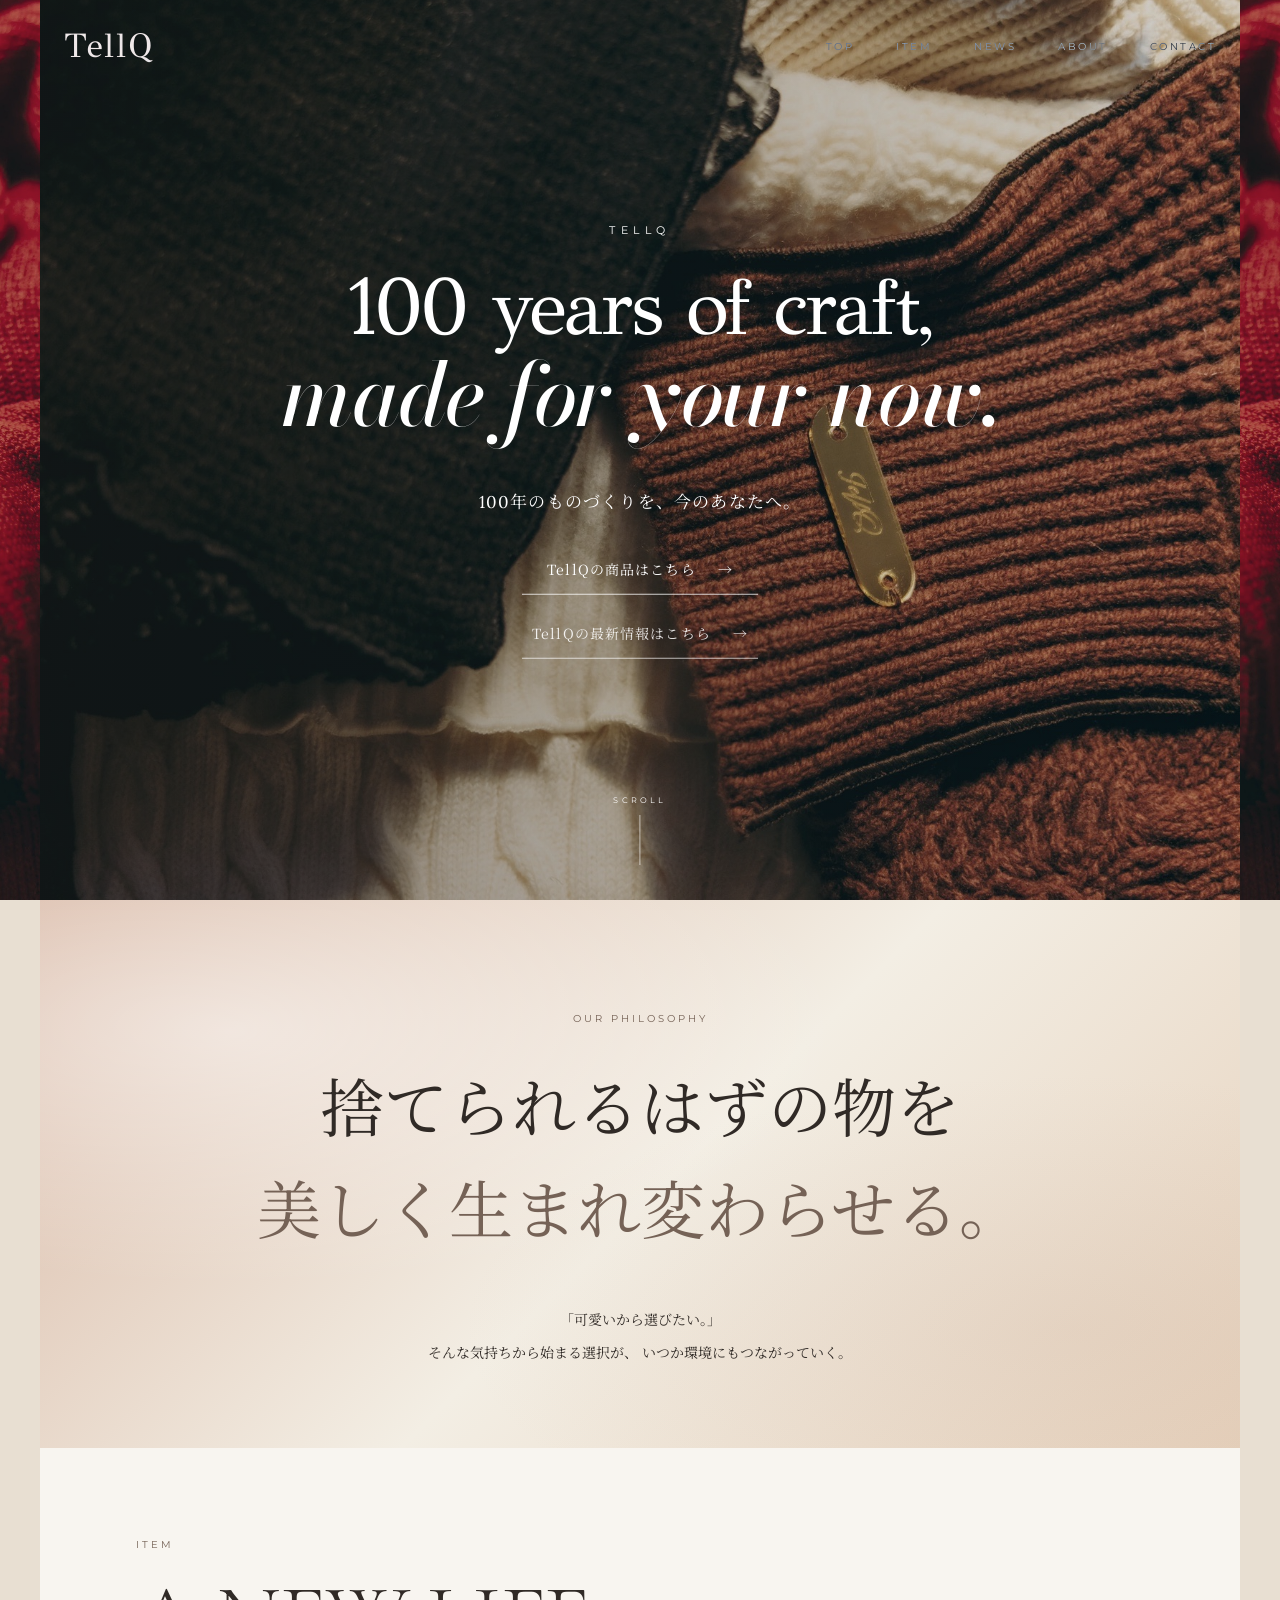
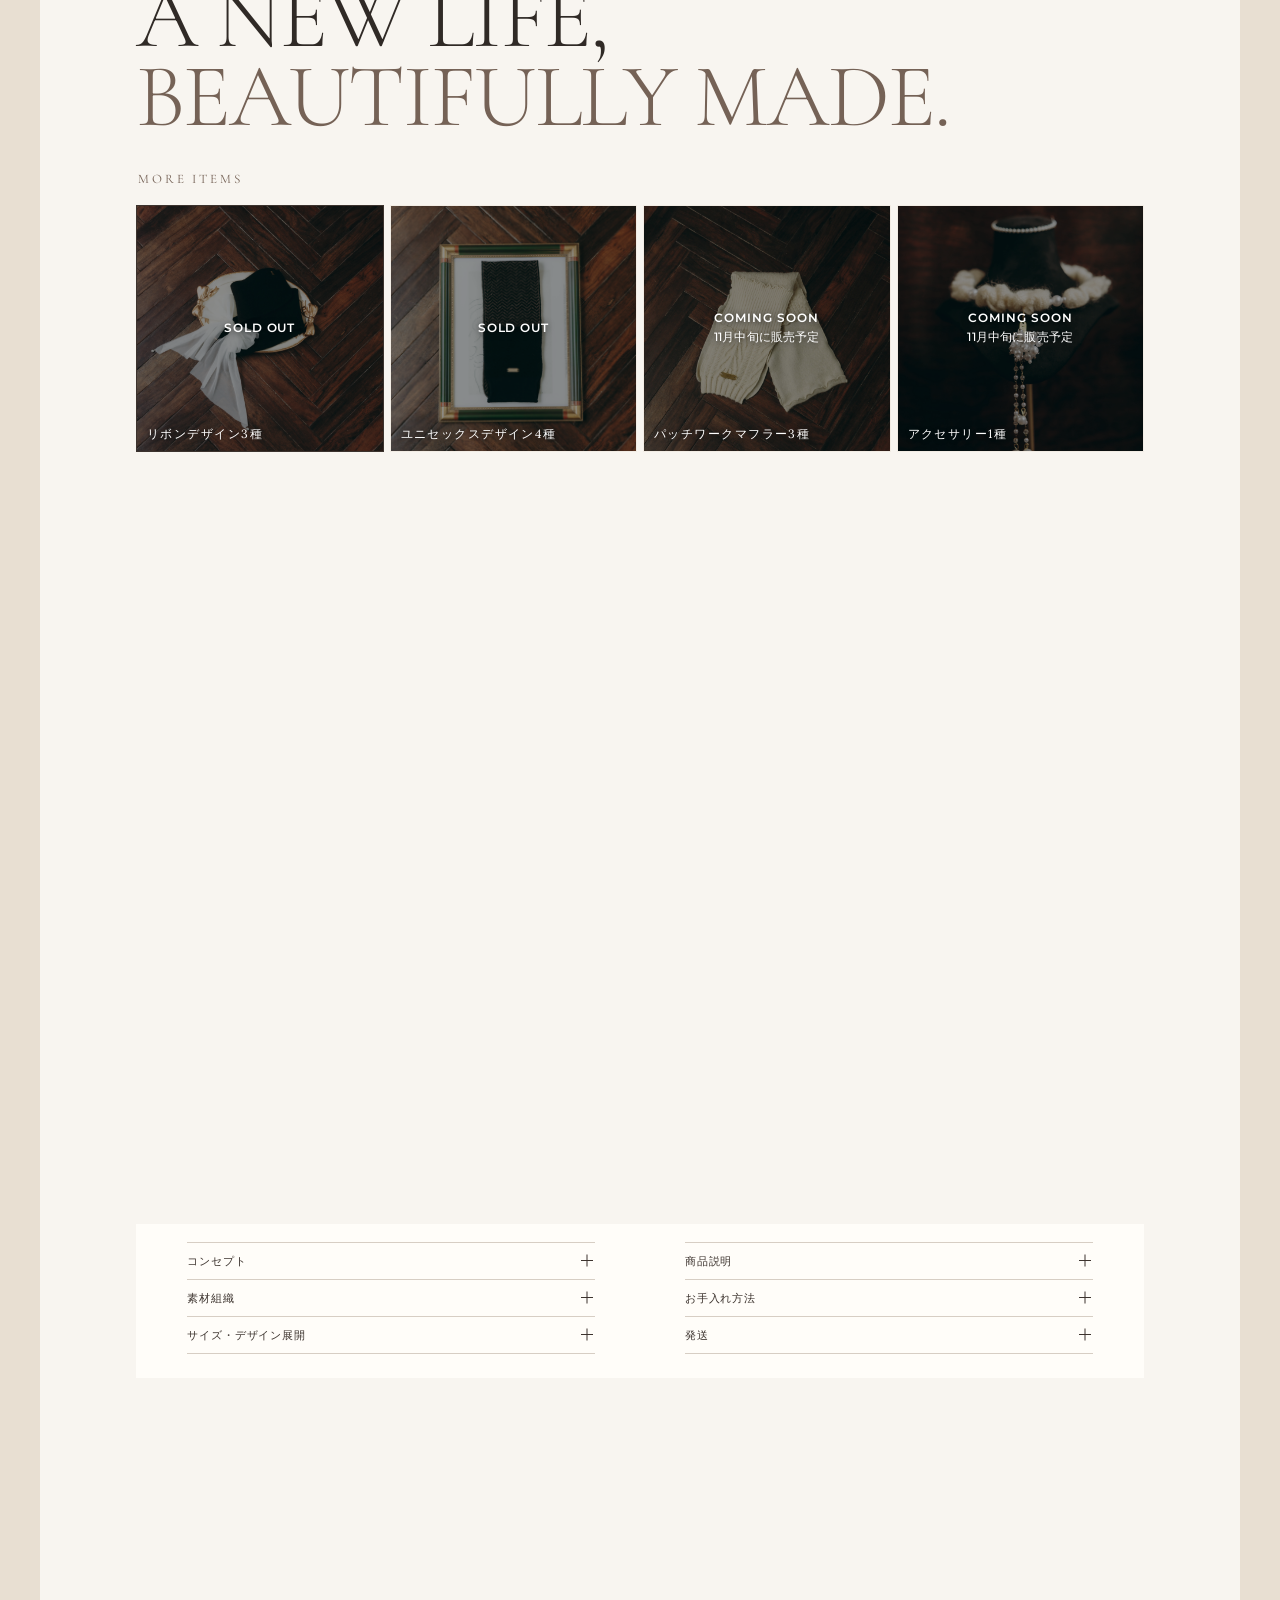
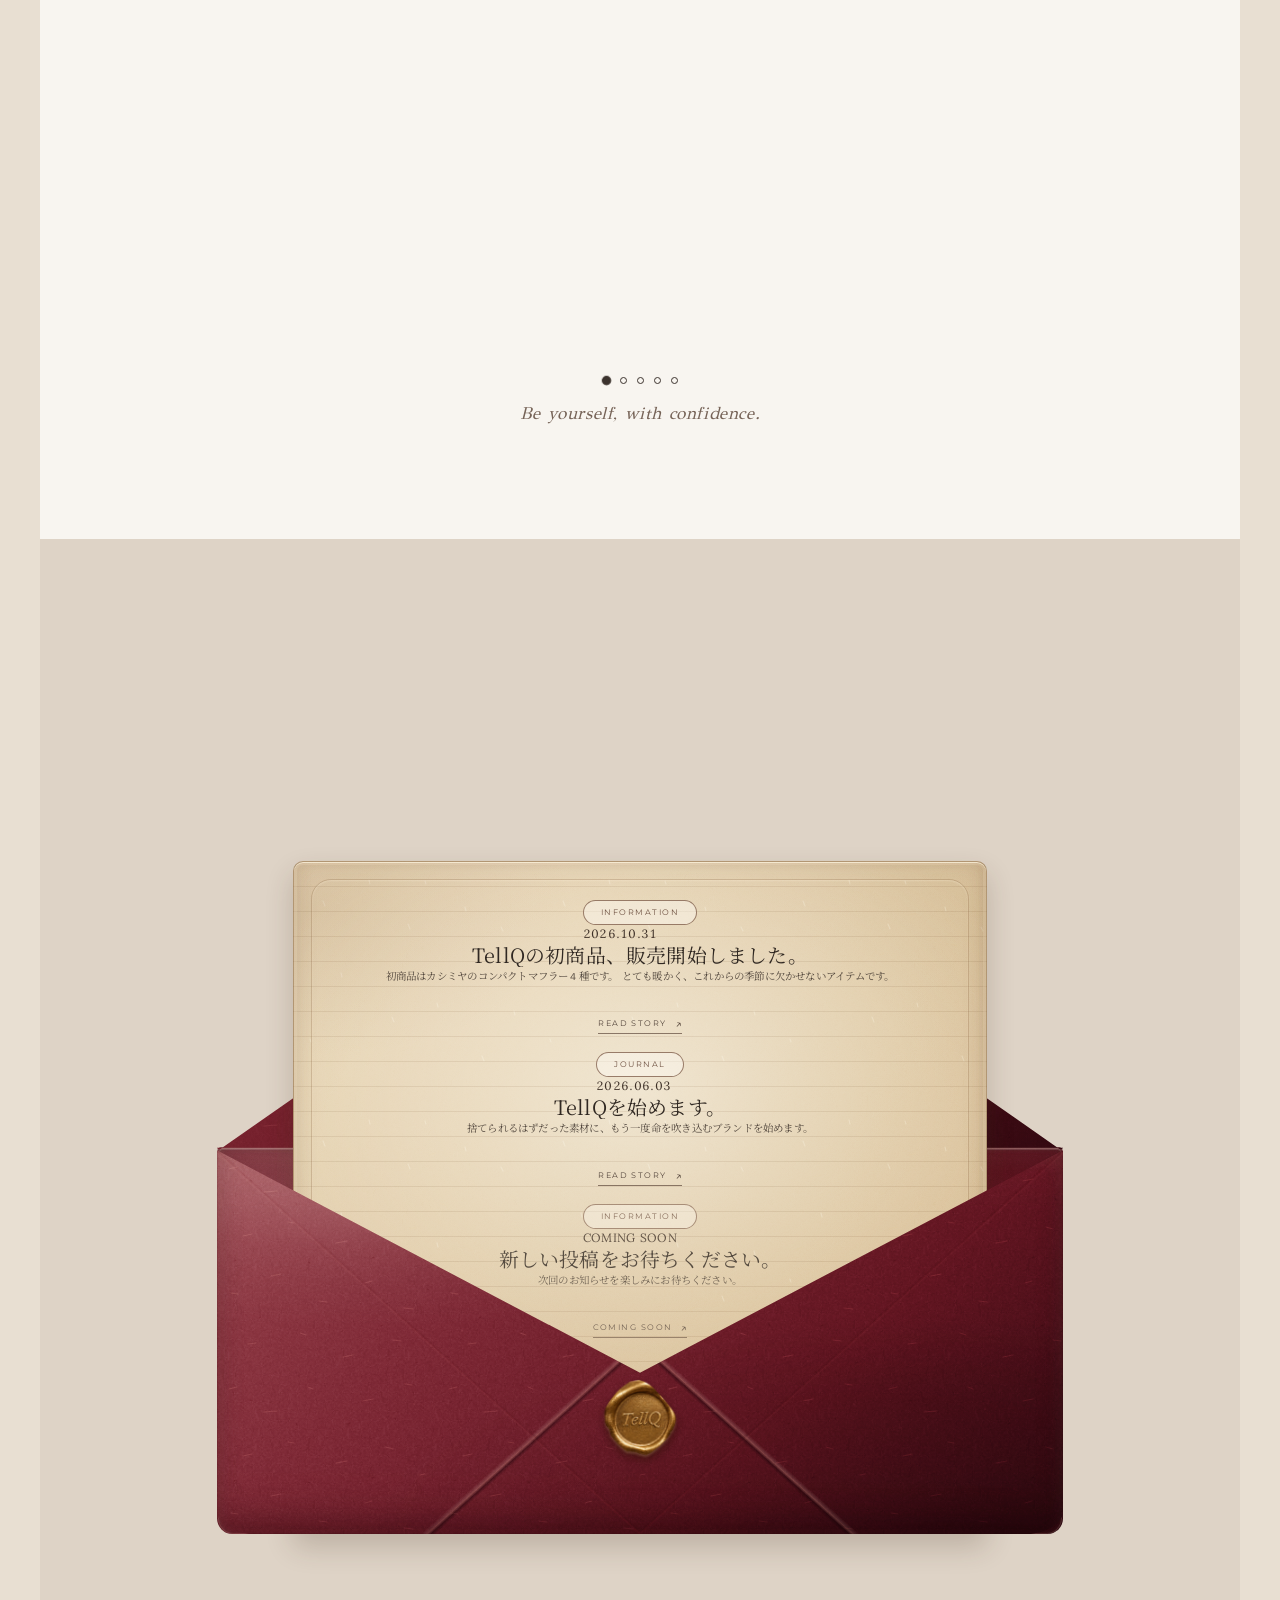
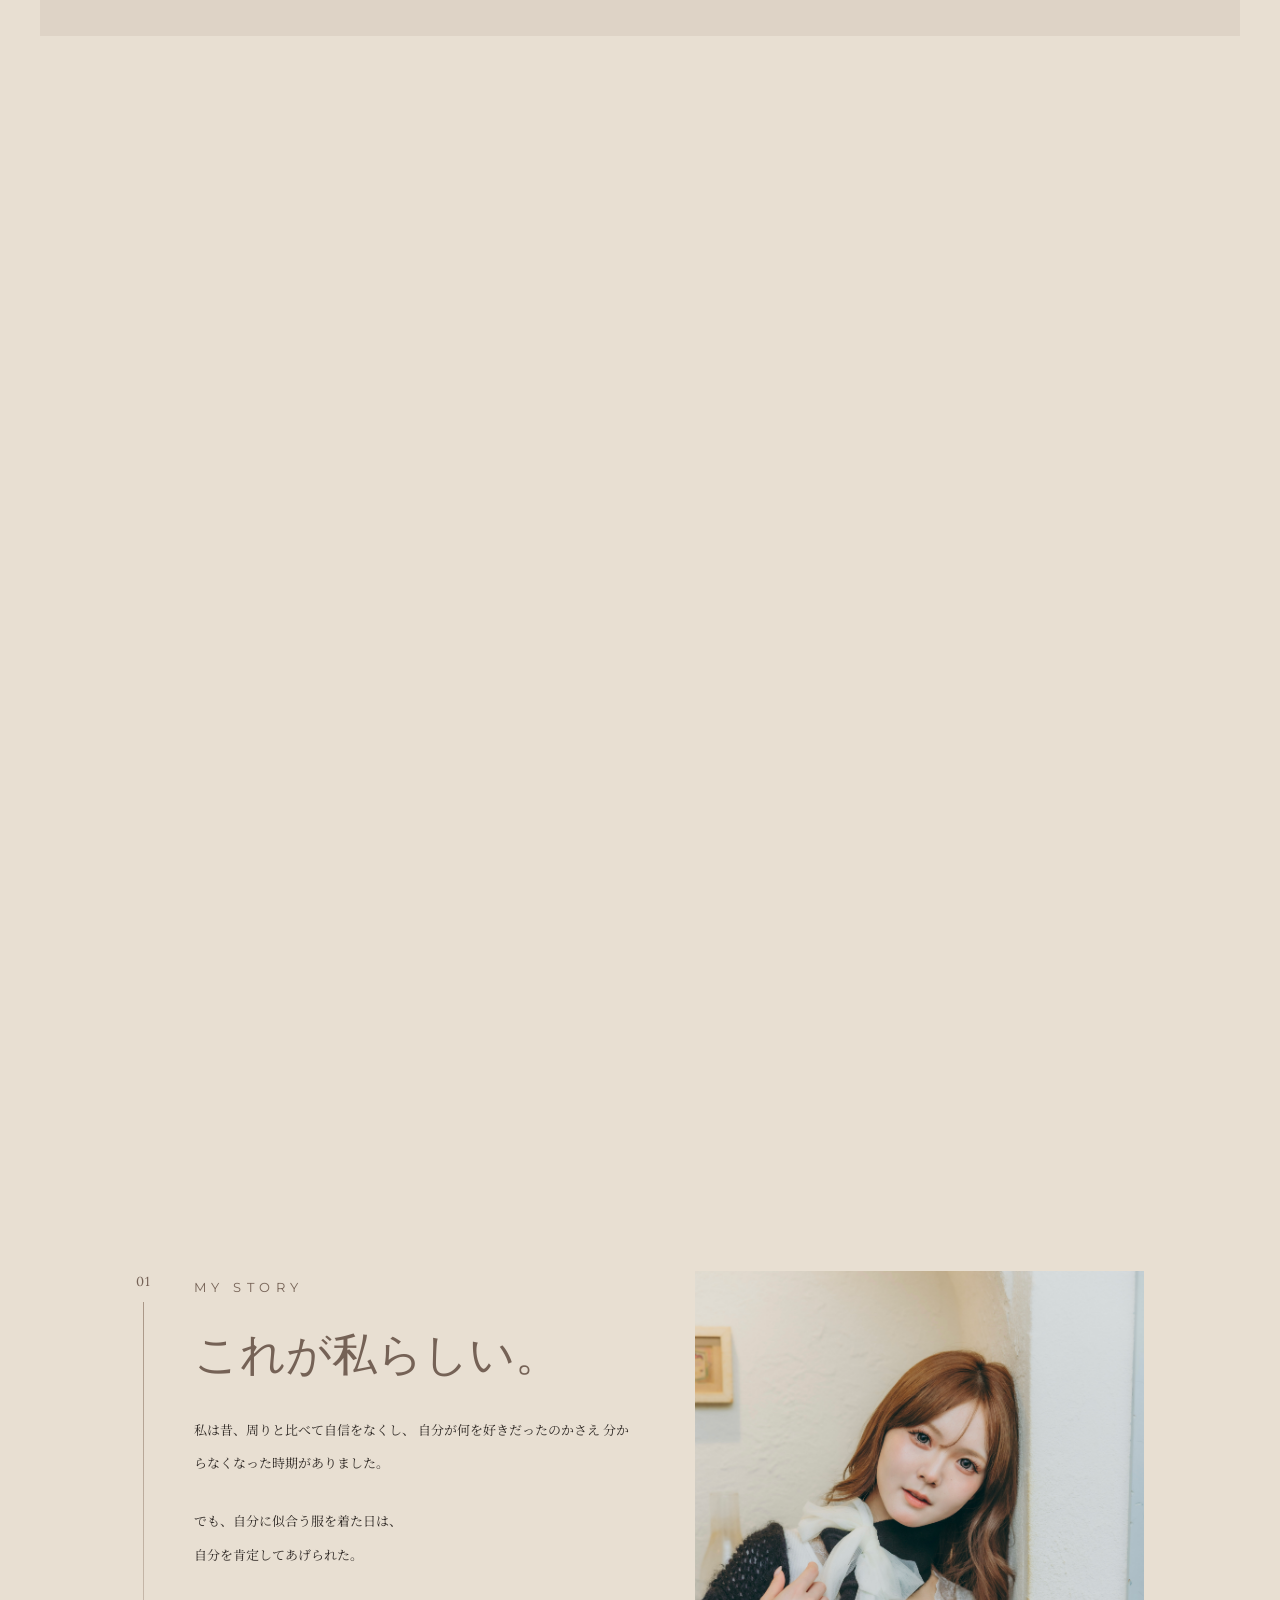
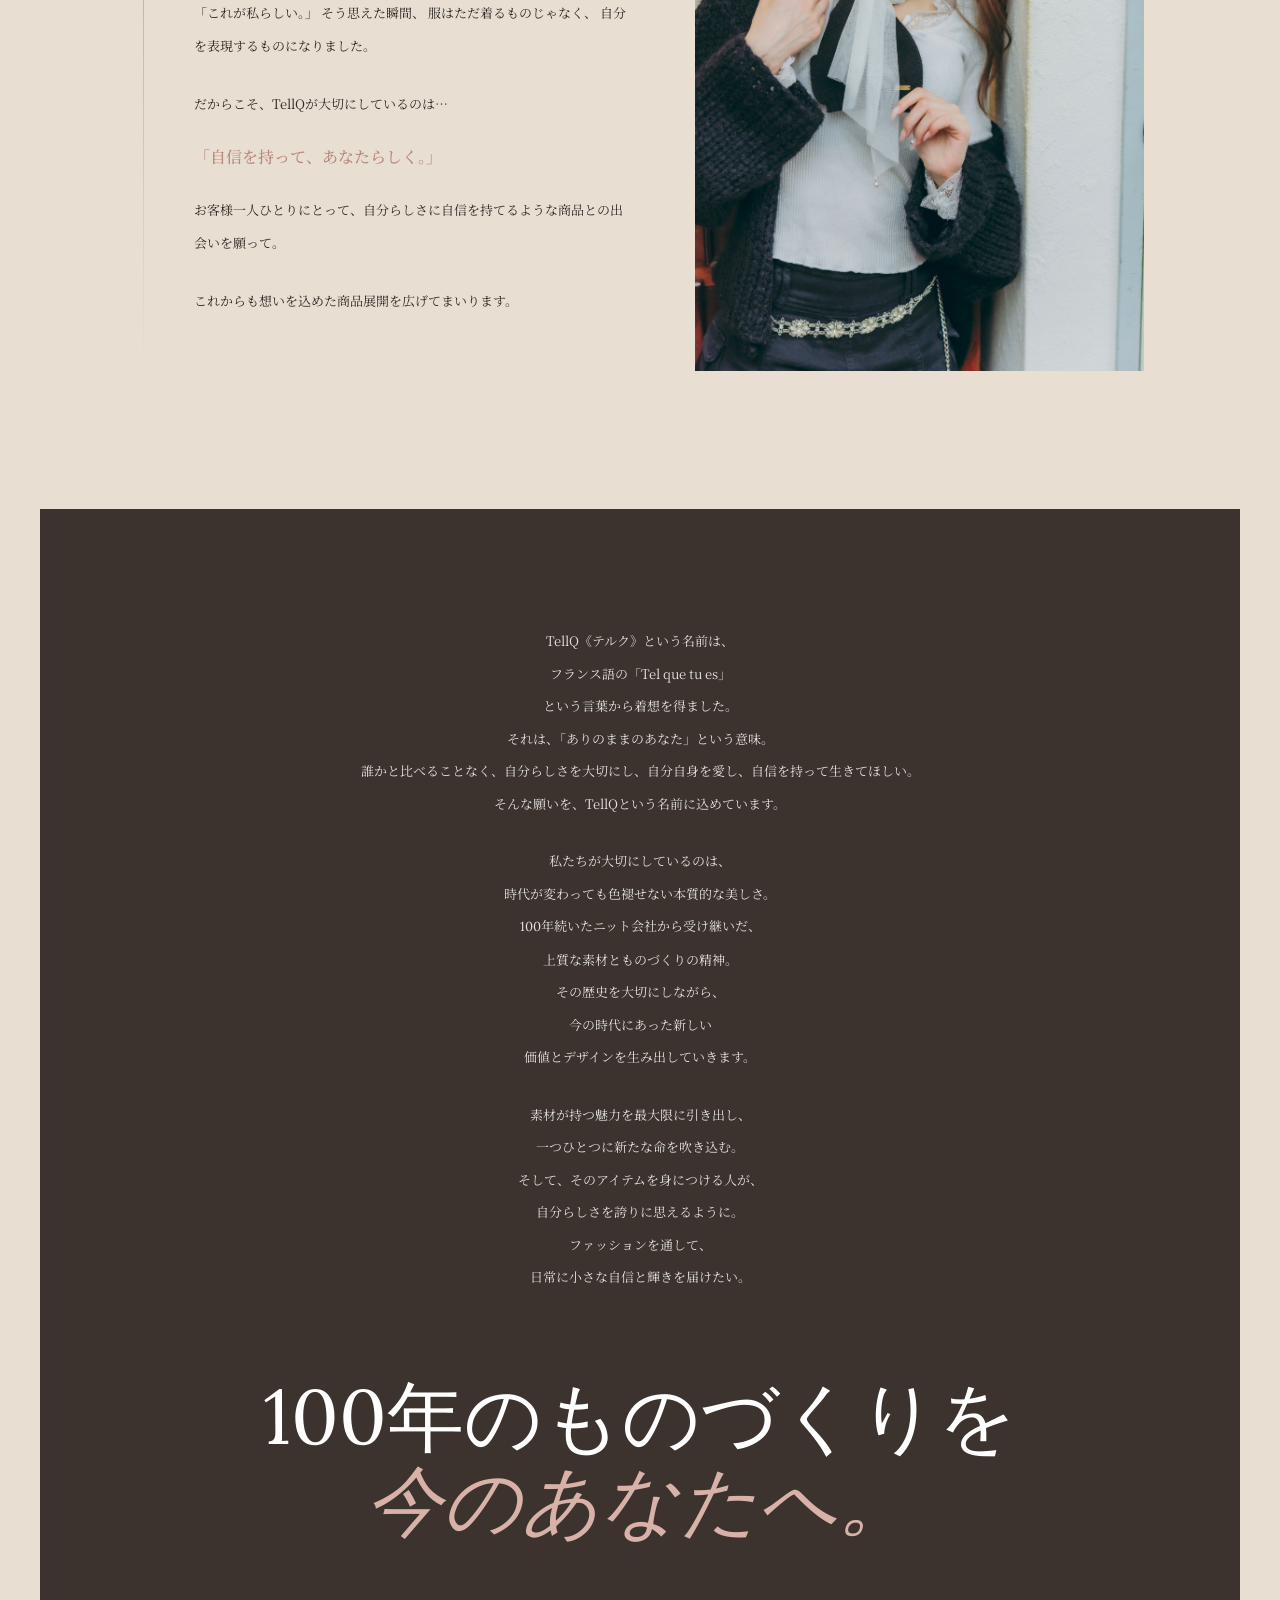
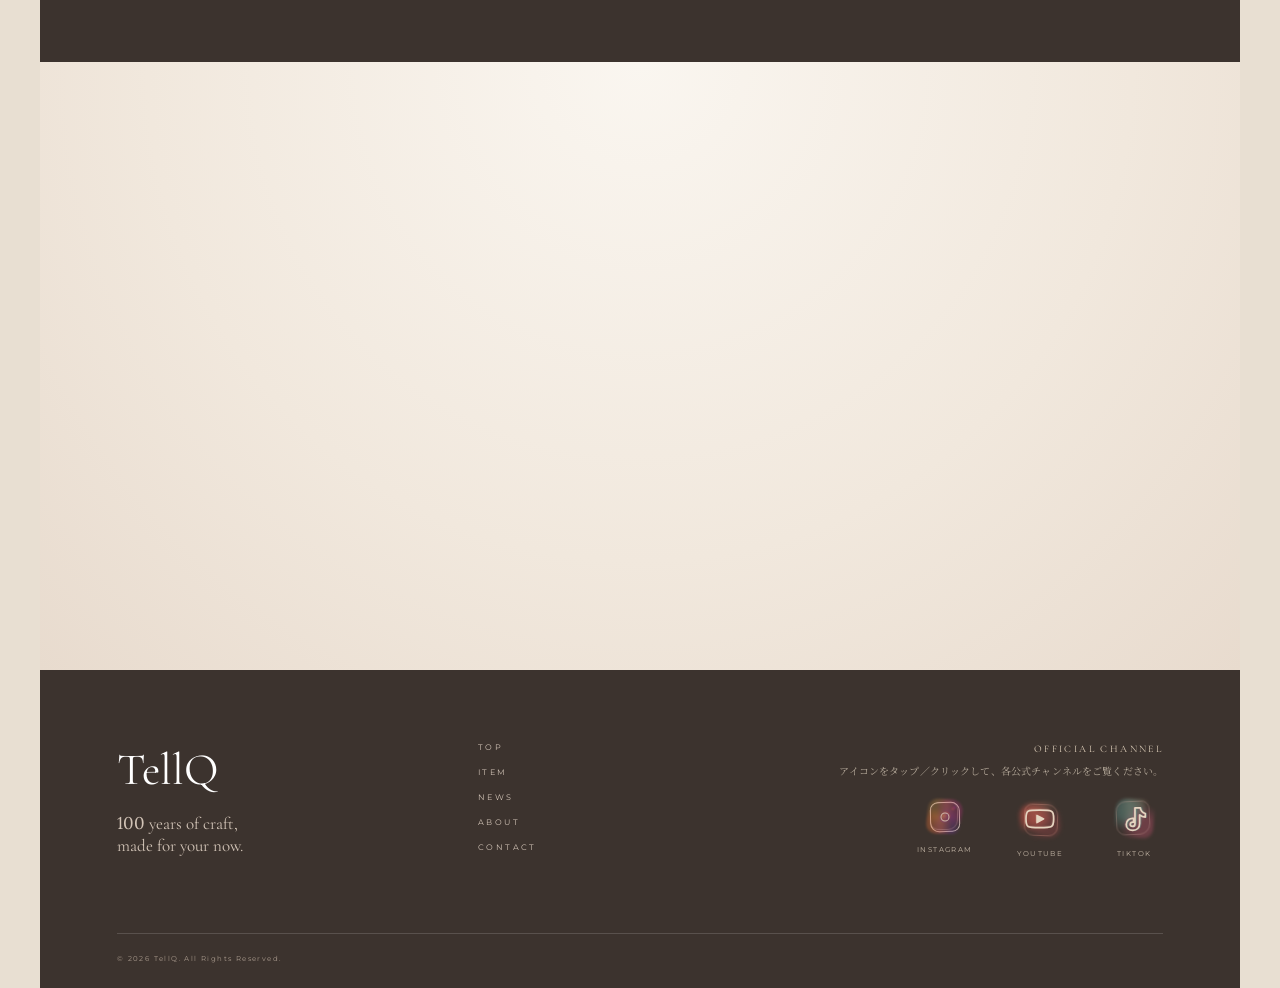
==== index.html @ e94c3a6c "Update TellQ homepage.v7.11" ====
<!DOCTYPE html>
<html lang="ja">

<head>
    <meta charset="UTF-8">
    <meta name="viewport" content="width=device-width, initial-scale=1.0">

    <title>TellQ | 100 years of craft, made for your now</title>

    <meta name="description"
        content="TellQ - 捨てられるはずの物を美しく生まれ変わらせる。100年のものづくりを、今のあなたへ。">

    <link rel="stylesheet" href="style.css?v=7.10">

    <!-- Google Fonts -->
    <link rel="preconnect" href="https://fonts.googleapis.com">
    <link rel="preconnect" href="https://fonts.gstatic.com" crossorigin>

    <link
        href="https://fonts.googleapis.com/css2?family=Cormorant+Garamond:wght@300;400;500;600&family=Lora:wght@400;500;600&family=Noto+Serif+JP:wght@300;400;500;600&family=Montserrat:wght@300;400;500&family=Fraunces:ital,opsz,wght,SOFT,WONK@0,9..144,300..600,0..100,0..1;1,9..144,300..600,0..100,0..1&family=GFS+Didot&display=swap"
        rel="stylesheet">
    <!-- Bodoni Moda Italic: TOP headline -->
    <link href="https://fonts.googleapis.com/css2?family=Bodoni+Moda:ital,opsz,wght@1,6..96,400..900&display=swap" rel="stylesheet">
    <!-- Cormorant Garamond Italic: refined, legible serif italic for the lower TOP headline -->
    <link href="https://fonts.googleapis.com/css2?family=Cormorant+Garamond:ital,wght@1,400;1,500;1,600&display=swap" rel="stylesheet">
</head>

<body>

    <div class="side-background side-background-left" aria-hidden="true"></div>
    <div class="side-background side-background-right" aria-hidden="true"></div>

    <!-- =========================================
         FIXED SIDE BACKGROUNDS / PARALLAX

         左右の背景は固定され、中央のコンテンツだけが
         その上をスクロールするように見えます。
         画像は test0001.jpg を使用しています。
    ========================================== -->
    <!-- =========================
         HEADER
    ========================== -->

    <header class="header">

        <div class="header-inner">

            <a href="#top" class="logo">
                TellQ
            </a>

            <nav class="nav">

                <a href="#top">TOP</a>
                <a href="#products">ITEM</a>
                <a href="#news">NEWS</a>
                <a href="#about">ABOUT</a>
                <a href="#contact">CONTACT</a>

            </nav>

            <button class="menu-button" aria-label="メニュー">
                <span></span>
                <span></span>
            </button>

        </div>

    </header>


    <!-- =========================
         MOBILE MENU
    ========================== -->

    <div class="mobile-menu">

        <a href="#top">TOP</a>
        <a href="#products">ITEM</a>
        <a href="#news">NEWS</a>
        <a href="#about">ABOUT</a>
        <a href="#contact">CONTACT</a>

    </div>


    <main>

        <!-- =========================
             HERO / TOP
        ========================== -->

        <section id="top" class="hero">

            <div class="hero-image">

                <!-- =========================================
                     HERO SLIDESHOW IMAGE INSERT HERE

                     初期状態は5枚とも test0001.jpg です。
                     後から script.js の HERO_IMAGES を変更すると
                     5枚の画像を自由に差し替えられます。
                ========================================== -->
                <div class="hero-slides" aria-hidden="true">
                    <img class="hero-slide active" src="test0001.jpg" alt="TellQ">
                    <img class="hero-slide" src="test0001.jpg" alt="TellQ">
                    <img class="hero-slide" src="test0001.jpg" alt="TellQ">
                    <img class="hero-slide" src="test0001.jpg" alt="TellQ">
                    <img class="hero-slide" src="test0001.jpg" alt="TellQ">
                </div>

            </div>

            <div class="hero-overlay"></div>

            <div class="hero-content">

                <p class="hero-small">TELLQ</p>

                <h1>
                    <span class="hero-heading-roman">100 years of craft,</span>
                    <em class="hero-heading-italic">made for your now.</em>
                </h1>

                <p class="hero-japanese hero-japanese-desktop">
                    100年のものづくりを、今のあなたへ。
                </p>
                <p class="hero-japanese hero-japanese-mobile">
                    100年のものづくりを、今のあなたへ。
                </p>

                <a href="#products" class="hero-button">
                    TellQの商品はこちら
                    <span>→</span>
                </a>

                <a href="#news" class="hero-button hero-button-news">
                    TellQの最新情報はこちら
                    <span>→</span>
                </a>

            </div>

            <div class="hero-scroll">
                <span>SCROLL</span>
                <div></div>
            </div>

            </section>


        <!-- =========================
             INTRO
        ========================== -->

        <section class="intro section-padding">

            <div class="intro-inner reveal">

                <p class="section-label">OUR PHILOSOPHY</p>

                <h2>
                    捨てられるはずの物を<br>
                    <span>美しく生まれ変わらせる。</span>
                </h2>

                <p class="intro-text">
                    「可愛いから選びたい。」<br/>
                    そんな気持ちから始まる選択が、
                    いつか環境にもつながっていく。
                </p>

                <!--<p class="intro-concept">
                    自信を持って、あなたらしく。
                </p>-->

            </div>

        </section>


        <!-- =========================
             PRODUCTS
        ========================== -->

        <section id="products" class="products section-padding">

            <div class="section-title reveal">

                <p class="section-label">ITEM</p>

                <h2>
                    A NEW LIFE,<br>
                    <span>BEAUTIFULLY MADE.</span>
                </h2>

            </div>

            <!-- 商品一覧の小さいアイコン（既存の商品切り替え機能を維持） -->
            <p class="more-items-label">MORE ITEMS</p>
            <div class="product-thumbnails" id="productThumbnails" aria-label="商品一覧"></div>

            <!-- PRODUCT SLIDER -->
            <!-- 商品画像は product-data.js の PRODUCT_DATA から変更できます。 -->
            <div class="product-showcase reveal">

                <div class="product-visual-column">
                    <div class="product-main">

                        <button class="product-arrow product-prev" id="productPrev" aria-label="前の商品">←</button>

                        <div class="product-image">
                            <img id="productMainImage" src="image/test-A-M-01.jpg" alt="TellQトートバッグ">
                            <div class="product-number" id="productNumber">01</div>
                        </div>

                        <button class="product-arrow product-next" id="productNext" aria-label="次の商品">→</button>

                    </div>

                    <div class="product-photo-indicator" id="productPhotoIndicator" aria-label="商品写真の表示位置" aria-live="polite">
                        <div class="product-photo-indicator-dots" id="productPhotoIndicatorDots"></div>
                        <span class="product-photo-indicator-count" id="productPhotoIndicatorCount">01 / 01</span>
                    </div>
                </div>

                <div class="product-info">
                    <p class="product-category" id="productCategory">TELLQ / UPCYCLED COLLECTION</p>

                    <h3 id="productName">TellQ<br>トートバッグ</h3>

                    <p class="product-price" id="productPrice">¥2,400 <small>(tax included)</small></p>
                    <p class="product-status" id="productStatus" data-status="available" aria-live="polite">販売中</p>

                    <div class="product-line"></div>

                    <!-- 商品説明は下部のアコーディオンに集約 -->
                    <div class="product-detail">
                        <div>
                            <span>MATERIAL</span>
                            <strong id="productMaterial">UPCYCLING KNIT</strong>
                        </div>

                        <div class="product-color-detail">
                            <span>COLOR VARIATION</span>
                            <strong id="productColorLabel">3 COLORS</strong>
                        </div>
                    </div>

                    <!-- カラー選択：商品A・Bの仮設定。黒=1枚目、白=3枚目、茶=5枚目 -->
                    <div class="product-color-swatches" id="productColorSwatches" aria-label="カラーバリエーション"></div>

                    <button class="buy-button" id="buyButton" type="button">
                        <span id="buyButtonLabel">PURCHASE</span>
                        <span id="buyButtonArrow" aria-hidden="true">→</span>
                    </button>
                </div>

            </div>

            <!-- =====================================================
                 商品説明群（全商品共通の配置／文章は商品ごとにJSで切り替え）
                 左列：コンセプト・商品説明・素材組織
                 右列：サイズ・デザイン展開・お手入れ方法・発送
                 各列を独立させ、片側の開閉で反対側に空白ができない構造です。
            ====================================================== -->
            <div class="product-information" id="productInformation" aria-label="商品詳細情報"></div>

            <!-- =====================================================
                 STAFF SNAP
                 画像は product-data.js の PRODUCT_DATA から自動生成します。
                 保存場所：image/
                 命名：test-[商品A～D]-S-[番号01～05].webp
                 例：image/test-A-S-01.webp
                 商品メイン画像（M）とは別管理です。
            ====================================================== -->
            <div class="staff-snap">

                <div class="staff-heading reveal">
                    <p class="section-label">STAFF SNAP</p>
                    <h3>TellQ <span>STYLE.</span></h3>
                </div>

                <div class="staff-slider reveal">
                    <div class="staff-track-window">
                        <div class="staff-track" id="staffTrack"></div>
                    </div>

                </div>

                <div class="staff-dots" id="staffDots" aria-label="スタッフスナップ選択"></div>

                <p class="staff-tagline">Be yourself, with confidence.</p>

            </div>

        </section>


        <!-- =========================
             NEWS
        ========================== -->

        <section id="news" class="news">

            <div class="news-inner">

                <div class="section-title reveal">

                    <p class="section-label">NEWS</p>

                    <h2>
                        JOURNAL &<br>
                        <span>NEWS.</span>
                    </h2>

                </div>


                <div class="news-list" id="homeJournalList" aria-live="polite">
                    <!-- JOURNAL & NEWSの記事は journal-data.js から自動生成されます。 -->
                </div>

                <div class="news-actions reveal">
                    <a class="news-view-all" href="journal.html">VIEW ALL JOURNAL &amp; NEWS <span aria-hidden="true">↗</span></a>
                </div>

            </div>

        </section>


        <!-- =========================
             ABOUT
        ========================== -->

        <section id="about" class="about">

            <div class="about-heading reveal">

                <p class="section-label">ABOUT TELLQ</p>

                <h2>
                    BEAUTY<br>
                    <span>FROM WHAT<span class="mobile-about-break"><br></span> REMAINS.</span>
                </h2>

            </div>


            <div class="about-story">

                <div class="about-image reveal">

                    <!-- =========================================
                         ABOUT IMAGE INSERT HERE

                         ファイル名：test0001.jpg
                         後から src のファイル名を変更できます。
                    ========================================== -->
                    <div class="image-frame">
                        <img src="image/mono.JPG" alt="TellQのものづくり">
                    </div>

                </div>


                <div class="about-text reveal">

                    <p class="lead">
                        ファッションの未来を、</br>もっと美しく
                    </p>

                    <p>
                        TellQが大切にしているのは、環境のために我慢して選ぶのではなく、
                        心から「可愛い」「欲しい」と思えるものづくりです。
                    </p>

                    <p>
                        実家の100年続いたニット工場に残されていた、百貨店品質のカシミヤや高級ニット素材。
                        使われずに眠っていたそれらの素材を、独自の感性とデザインで新しい価値へと生まれ変わらせます。
                    </p>

                    <p>
                        リメイクは、環境のためだけのものではありません。
                        まずは可愛いと思って手に取ってもらい長く愛用して欲しい。
                        そして、皆さんがTellQの商品を選んで下さることが、廃棄されるはずだった素材に新たな命を与え、
                        自然環境への配慮につながっていく。
                    </p>

                    <p>
                        「可愛いから選んだ」その選択が、未来にもやさしいものだった。
                    </p>

                    <p>
                        TellQは、ファッションを楽しむことと環境への配慮が自然に結びつく、新しい価値観を届けます。
                    </p>

                </div>

            </div>


            <div class="about-second">

                <div class="about-second-text reveal">

                    <p class="section-label">MY STORY</p>

                    <h3>
                        これが私らしい。
                    </h3>

                    <p>
                        私は昔、周りと比べて自信をなくし、
                        自分が何を好きだったのかさえ
                        分からなくなった時期がありました。
                    </p>

                    <p>
                        でも、自分に似合う服を着た日は、</br>
                        自分を肯定してあげられた。
                    </p>

                    <p>
                        「これが私らしい。」
                        そう思えた瞬間、
                        服はただ着るものじゃなく、
                        自分を表現するものになりました。
                    </p>

                    <p>
                        だからこそ、TellQが大切にしているのは…
                    </p>

                    <p>
                        <strong><h4>「自信を持って、あなたらしく。」</h4></strong>
                    </p>

                    <p>
                        お客様一人ひとりにとって、自分らしさに自信を持てるような商品との出会いを願って。
                    </p>

                    <p>
                        これからも想いを込めた商品展開を広げてまいります。
                    </p>

                </div>


                <div class="about-second-quote reveal">

                    <img src="image/Test0099.jpg" alt="TellQ / PHILOSOPHY" class="about-second-quote-image">

                </div>

            </div>


            <div class="about-final reveal">

                <div class="about-final-inner">

                    <p>
                        TellQ《テルク》という名前は、</br>
                        フランス語の「Tel que tu es」</br>
                        という言葉から着想を得ました。</br>
                        それは、「ありのままのあなた」という意味。</br>
                        誰かと比べることなく、自分らしさを大切にし、自分自身を愛し、自信を持って生きてほしい。</br>
                        そんな願いを、TellQという名前に込めています。
                    </p>

                    <p>
                        私たちが大切にしているのは、</br>
                        時代が変わっても色褪せない本質的な美しさ。</br>
                        100年続いたニット会社から受け継いだ、</br>
                        上質な素材とものづくりの精神。</br>
                        その歴史を大切にしながら、</br>
                        今の時代にあった新しい</br>
                        価値とデザインを生み出していきます。
                    </p>

                    <p>
                        素材が持つ魅力を最大限に引き出し、</br>
                        一つひとつに新たな命を吹き込む。</br>
                        そして、そのアイテムを身につける人が、</br>
                        自分らしさを誇りに思えるように。</br>
                        ファッションを通して、</br>
                        日常に小さな自信と輝きを届けたい。
                    </p>

                    <h3>
                        100年のものづくりを<br>
                        <em>今のあなたへ。</em>
                    </h3>

                </div>

            </div>

        </section>



        <!-- =========================
             CONTACT / INSTAGRAM DM + FAQ
             Instagramへの導線とお問い合わせを一つにまとめています。
        ========================== -->

        <section id="contact" class="contact section-padding">

            <div class="contact-inner">

                <div class="contact-heading reveal">
                    <p class="section-label">CONTACT</p>

                    <h2>
                        LET'S TALK<br>
                        <span>WITH TELLQ.</span>
                    </h2>

                    <p class="contact-lead">
                        商品について気になることや、ブランドへのご質問など、<br class="contact-desktop-break">
                        InstagramのDMからお気軽にお声がけください。
                    </p>
                </div>

                <div class="contact-details reveal">
                    <p class="contact-faq-label">BEFORE YOU MESSAGE</p>
                    <h3>こんなご質問をお待ちしています。</h3>

                    <div class="contact-faq-list">
                        <details class="contact-faq-item">
                            <summary>商品の素材・サイズ・色について</summary>
                            <p>素材の特徴やサイズ感、カラーバリエーションなど、購入前に確認しておきたいことをご相談いただけます。</p>
                        </details>

                        <details class="contact-faq-item">
                            <summary>販売時期・在庫・発送について</summary>
                            <p>販売状況や発送について気になることがあれば、お問い合わせください。確認のうえ、順次お返事します。</p>
                        </details>

                        <details class="contact-faq-item">
                            <summary>TellQやアップサイクルについて</summary>
                            <p>ブランドのことや、素材を生まれ変わらせるものづくりについてのご質問・ご感想も歓迎しています。</p>
                        </details>
                    </div>

                    <div class="contact-instagram-note">
                        <span class="instagram-icon" aria-hidden="true"><span class="instagram-icon-dot"></span></span>
                        <p>メッセージはInstagramのDMでお送りください。</p>
                    </div>

                    <a href="https://ig.me/m/tellq_you_" target="_blank" rel="noopener noreferrer"
                        class="instagram-button contact-instagram-button">
                        <span>@TELLQ</span>
                        <span>Instagram DM</span>
                        <span class="instagram-arrow">↗</span>
                    </a>
                </div>

            </div>

        </section>

    </main>


    <!-- =========================
         FOOTER
    ========================== -->

    <footer class="footer">

        <div class="footer-inner">

            <div class="footer-brand">

                <div class="footer-logo">
                    TellQ
                </div>

                <p>
                    100 years of craft,<br>
                    made for your now.
                </p>

            </div>


            <div class="footer-nav">

                <a href="#top">TOP</a>
                <a href="#products">ITEM</a>
                <a href="#news">NEWS</a>
                <a href="#about">ABOUT</a>
                <a href="#contact">CONTACT</a>

            </div>


            <div class="footer-social">

                <div class="footer-social-intro">
                    <p class="footer-social-heading">OFFICIAL CHANNEL</p>
                    <p class="footer-social-guide">アイコンをタップ／クリックして、各公式チャンネルをご覧ください。</p>
                </div>

                <div class="footer-social-links" aria-label="TellQ公式SNS">

                    <a class="footer-social-link"
                       href="https://www.instagram.com/tellq_you_?dlrf=OXVha3EwbWx5OXhh"
                       target="_blank"
                       rel="noopener noreferrer"
                       aria-label="Instagram（仮リンク）"
                       title="Instagram">
                        <span class="instagram-icon footer-instagram-icon" aria-hidden="true">
                            <span class="instagram-icon-dot"></span>
                        </span>
                        <span class="footer-social-label">INSTAGRAM</span>
                    </a>

                    <a class="footer-social-link"
                       href="https://youtube.com/@korenuu...?si=zLop8RUGh8aKfAM5"
                       target="_blank"
                       rel="noopener noreferrer"
                       aria-label="YouTube（仮リンク）"
                       title="YouTube">
                        <span class="footer-youtube-icon" aria-hidden="true">
                            <svg viewBox="0 0 34 30" focusable="false">
                                <path d="M5.1 7.2 C7.8 5.9 25.8 5.8 28.7 7.4
                                         C31.3 8.8 31.5 20.9 28.4 22.5
                                         C25.6 24 8 24.1 5.1 22.5
                                         C2.2 20.9 2.4 8.7 5.1 7.2Z"
                                      fill="none" stroke="currentColor"
                                      stroke-width="1.7" stroke-linejoin="round"/>
                                <path d="M14.1 10.8 C13.8 10.5 13.2 10.8 13.2 11.3
                                         L13.2 18.8 C13.2 19.4 13.8 19.6 14.3 19.2
                                         L21.1 15.4 C21.6 15.1 21.5 14.6 21 14.3Z"
                                      fill="currentColor"/>
                            </svg>
                        </span>
                        <span class="footer-social-label">YOUTUBE</span>
                    </a>

                    <a class="footer-social-link"
                       href="http://www.tiktok.com/@tellq_you_"
                       target="_blank"
                       rel="noopener noreferrer"
                       aria-label="TikTok（仮リンク）"
                       title="TikTok">
                        <span class="footer-tiktok-icon" aria-hidden="true">
                            <svg viewBox="0 0 32 32" focusable="false">
                                <path d="M18.2 4.1 H22 C22.5 7.2 24.1 9.1 27.1 9.8
                                         V13.5 C24.9 13.4 22.9 12.6 21.3 11.3
                                         V20.1 C21.3 24.4 18.5 27.2 14.2 27.2
                                         C10.3 27.2 7.5 24.7 7.5 21.1
                                         C7.5 17.1 10.9 14.3 15.1 14.8
                                         V18.7 C13.1 18.3 11.6 19.2 11.6 21
                                         C11.6 22.3 12.6 23.2 14 23.2
                                         C15.7 23.2 16.5 22.1 16.5 20.1
                                         V4.1 H18.2Z"
                                      fill="none" stroke="currentColor"
                                      stroke-width="1.8" stroke-linecap="round"
                                      stroke-linejoin="round"/>
                            </svg>
                        </span>
                        <span class="footer-social-label">TIKTOK</span>
                    </a>

                </div>

            </div>

        </div>


        <div class="footer-bottom">

            <p>
                © <span id="current-year"></span> TellQ. All Rights Reserved.
            </p>

        </div>

    </footer>


    <!-- =========================
         HIDDEN STORY PAGE
         5回のロゴクリックで開きます
    ========================== -->
    <div class="secret-page" id="secretPage" aria-hidden="true">
        <div class="secret-page-overlay" id="secretPageOverlay"></div>

        <div class="secret-page-content" role="dialog" aria-modal="true" aria-labelledby="secretPageTitle">
            <button class="secret-page-close" id="secretPageClose" aria-label="閉じる">×</button>

            <div class="secret-page-inner">
                <p class="section-label">A LITTLE SECRET</p>

                <h2 id="secretPageTitle">
                    <span class="secret-title-line secret-title-line-first">WELCOME TO</span>
                    <em class="secret-title-line secret-title-line-second">THE SECRET PAGE.</em>
                </h2>

                <div class="secret-intro">
                    <p>
                        このページを見つけてくれたあなたは、<br>
                        TellQの商品をお迎えしてくださった、大切なお客様です。<br>
                        数あるブランドの中からTellQを見つけ、<br>
                        商品を購入してくださり、本当にありがとうございます。
                    </p>

                    <p>
                        皆さんのお手元に商品が届いたことで、<br>
                        「100年の歴史を今のあなたへ」<br>
                        という夢がひとつ叶いました。<br>
                        そして、皆さんの笑顔や温かいお言葉が、<br>
                        これからの私の糧になっていくと思います。
                    </p>

                    <p>
                        ここから先は、普段のSNSではなかなかお見せすることのない、TellQのもうひとつの物語です。<br>
                        表では綺麗な部分ばかりを発信していますが、ここまで来るまでに、何度も何度も困難がありました。<br>
                        自信をなくすことも、不安になることもたくさんありました。
                    </p>

                    <p>
                        シークレットページでは、そんな普段は見せることのない、泥臭い部分も赤裸々に発信していきます。<br>
                        商品が生まれるまでの裏側や、悩み、失敗、挑戦。そして、まだ誰にも話していないことも。<br>
                        このページを見つけてくれた皆さんだからこそ、知ってもらいたいことを、ここに綴っていきます。<br>
                        ここでしか見られないTellQの姿を通して、もっと身近に感じていただき、今お手元にある商品にも、さらに愛着を持っていただけたら嬉しいです。
                    </p>

                    <p>
                        ここから先は、TellQをお迎えしてくれた<br>
                        あなたにだけ届ける物語。
                    </p>

                    <p>
                        これからも、どうぞよろしくお願いします。
                    </p>

                </div>

                <div class="secret-images">
                    <figure>
                        <img src="image/SE1.JPG" alt="TellQ デザイン案・試作写真 01">
                        <figcaption>DESIGN NOTE / 01</figcaption>
                    </figure>
                    <!--<figure>
                        <img src="image/SE2.JPG" alt="TellQ デザイン案・試作写真 02">
                        <figcaption>PROTOTYPE / 02</figcaption>
                    </figure> -->
                </div>

                <div class="secret-story">
                    <p class="secret-story-label">FROM THE PROCESS</p>

                    <h3>自信から出た不安</h3>

                    <p>
                        私は幼い頃からものづくりが好きで、ミシンも幼稚園の頃から母に教えてもらっていました。<br>
                        そんな環境で育った私は、自分の欲しいものは自分で作る、そんな日々を過ごしてきました。<br>
                        その延長で文化服装学院に進学し、卒業後もものづくりに励んできました。
                    </p>

                    <p>
                        TellQを立ち上げた当初も、自分で何度も試作品を作り、<br>
                        納得がいくまで試行錯誤を繰り返していました。<br>
                        しかし、最初に立ちはだかった壁は、自分には量産の経験も、<br>
                        既製品を作った経験もないということでした。<br>
                        自分が好きなものを作ることと、お客様に届けられる品質の商品を作ることは、全く違う。<br>
                        そのことに気づいた瞬間、一気に不安が押し寄せてきました。
                    </p>

                    <p>
                        「私一人ではブランドを続けていけないかもしれない」<br>
                    </p>

                    <p>
                        自分の力を過信していたことにも気づき、正直、とてもショックでした。
                        でも、そのときふと思い出したんです。<br>
                        私がこれまで自信を持ってものづくりを続けてこられたのは、<br>
                        いつも隣で母が支えてくれていたからだということを。<br>
                        分からないことがあれば、すぐに母に聞きに行く。無理なお願いをしても、
                        母はいつも器用に手直ししてくれました。<br>
                        振り返れば、私のものづくりの原点には、いつも母の存在がありました。<br>
                        だからこそ、これからのTellQも母と一緒に作っていきたい。<br>
                        そう強く思うようになりました。
                    </p>

                    <p>
                        自分一人の力だけではなく、生産のプロである母の力が必要だったのです。
                        2026年8月、母を説得し、9月からTellQのチームの一員として協力してもらえることになりました。<br>
                        一緒にブランドを作ってくれること、本当に感謝しています。<br>
                        ママ、ありがとう。<br>
                        そして10月31日、無事に皆さんへ販売開始をお知らせすることができました。
                        ここまで来られたことが、心から嬉しいです。
                    </p>

                    <p>
                        今では家族と過ごす時間も増え、以前よりも充実した気持ちでものづくりに向き合えています。<br>
                        一人で頑張ることだけが、自分の力ではない。<br>
                        誰かと支え合いながら、一緒に何かを作り上げていくことも、大切なものづくりの形なのだと気づきました。<br>
                    </p>

                    <p>
                        そんなかけがえのない時間と、<br>
                        支えてくれる家族への感謝を大切にしながら、<br>
                        これからも一つひとつの商品を作り続けていきます。
                    </p>

                    <p class="secret-final">
                        それまでは、次の更新をお楽しみに<br>
                        <em>We are still becoming.</em>
                    </p>
                </div>

                <!-- SECRET PAGE VIDEO CLIPS: サムネイル画像は image/Test-SE-01.JPG を使用 -->
                <section class="secret-video-section" aria-label="TellQ 動画の記録">
                    <p class="secret-story-label">MOVING MEMORIES</p>
                    <div class="secret-video-grid">
                        <article class="secret-video-card">
                            <button class="secret-video-frame" type="button" data-video-id="Gf3rqxO3U3I" data-start="504" data-end="542" aria-label="動画を8分24秒から9分02秒まで再生">
                                <img class="secret-video-cover" src="image/Test-SE-01.JPG" alt="動画を再生する">
                                <span class="secret-video-play" aria-hidden="true">▶</span>
                                <span class="secret-video-player" aria-hidden="true"></span>
                            </button>
                            <p class="secret-video-caption">文化服装学院での記録</p>
                            <a class="secret-video-source" href="https://youtu.be/Gf3rqxO3U3I" target="_blank" rel="noopener noreferrer">YouTubeで動画を見る <span aria-hidden="true">↗</span></a>
                        </article>
                    </div>
                </section>
            </div>
        </div>
    </div>


    <!-- =========================
         PURCHASE MODAL
    ========================== -->

    <!-- STAFF SNAP IMAGE LIGHTBOX -->
    <div class="staff-lightbox" id="staffLightbox" aria-hidden="true">
        <button class="staff-lightbox-close" id="staffLightboxClose" aria-label="閉じる">×</button>
        <!-- 拡大表示の初期画像もStaff Snapと同じWebP形式に統一 -->
        <img id="staffLightboxImage" src="image/test-A-S-01.webp" alt="スタッフスナップ拡大画像">
    </div>

    <div class="modal" id="purchaseModal">

        <div class="modal-overlay"></div>

        <div class="modal-content">

            <button class="modal-close" id="modalClose">
                ×
            </button>

            <p class="section-label">
                PURCHASE
            </p>

            <h2 id="modalProductName">
                TellQ<br>
                トートバッグ
            </h2>

            <p class="modal-price" id="modalProductPrice">
                ¥2,400
            </p>

            <p>
                商品の購入に進みます。
            </p>

            <a class="modal-button" id="modalBaseLink" href="https://thebase.in/" target="_blank" rel="noopener noreferrer">
                BASEで購入する <span>→</span>
            </a>

        </div>

    </div>


    <!-- =========================
         BACK TO TOP
    ========================== -->

    <button class="back-to-top" id="backToTop">
        ↑
    </button>


    <script src="product-data.js?v=6.30"></script>
    <script src="journal-data.js?v=6.84"></script>
    <script src="script.js?v=6.90"></script>

</body>

</html>
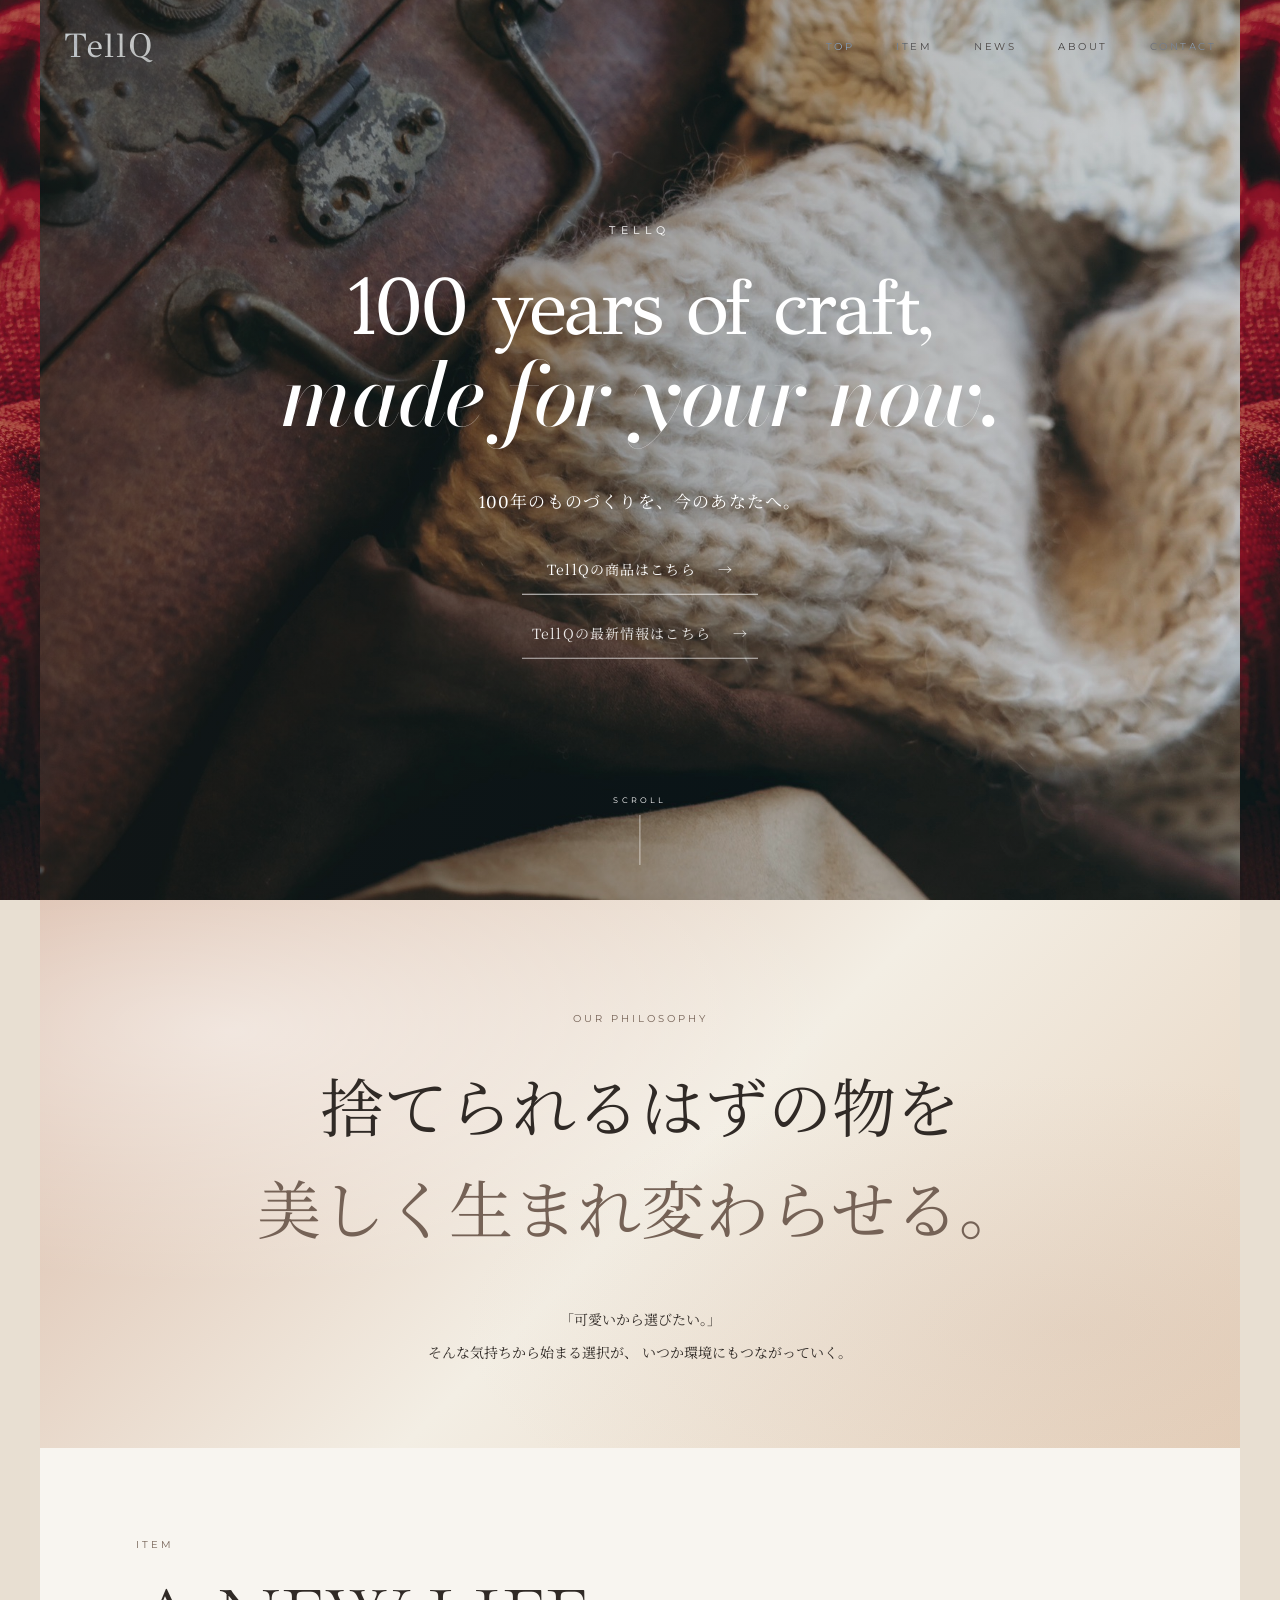
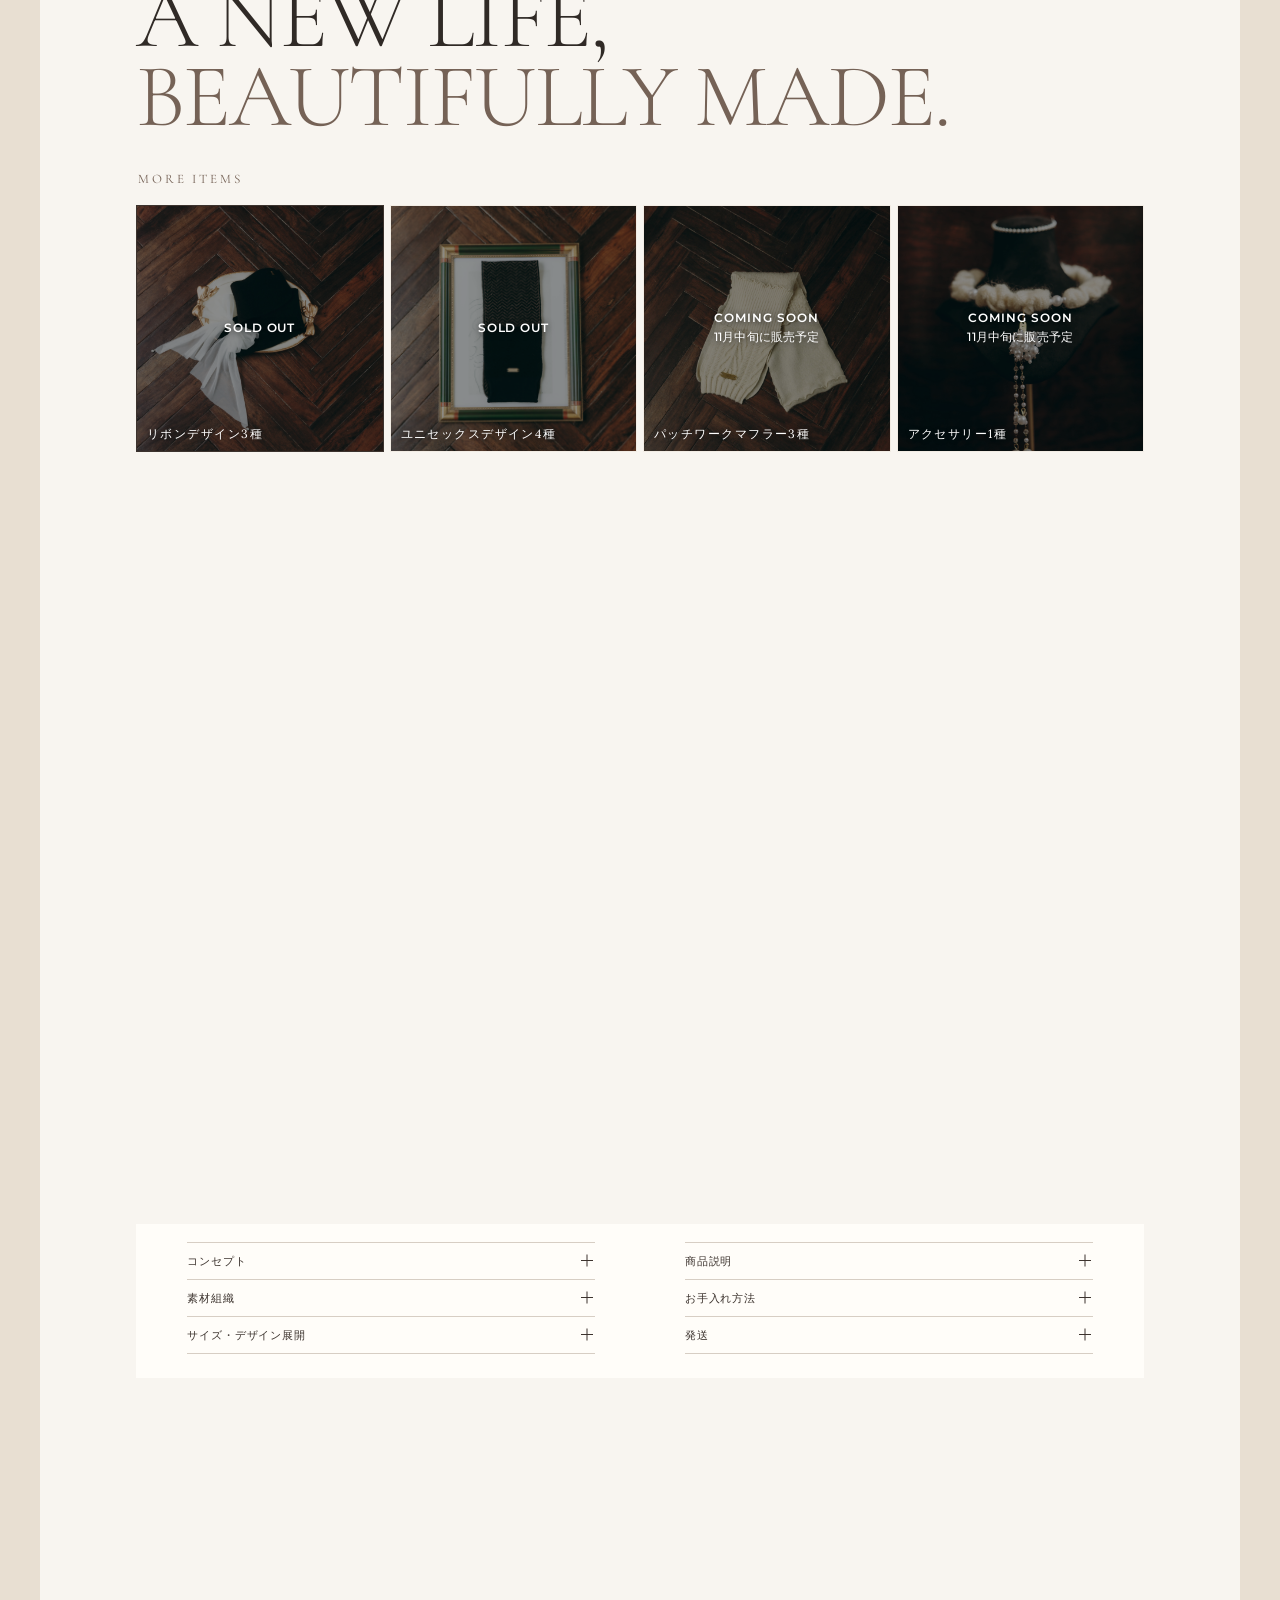
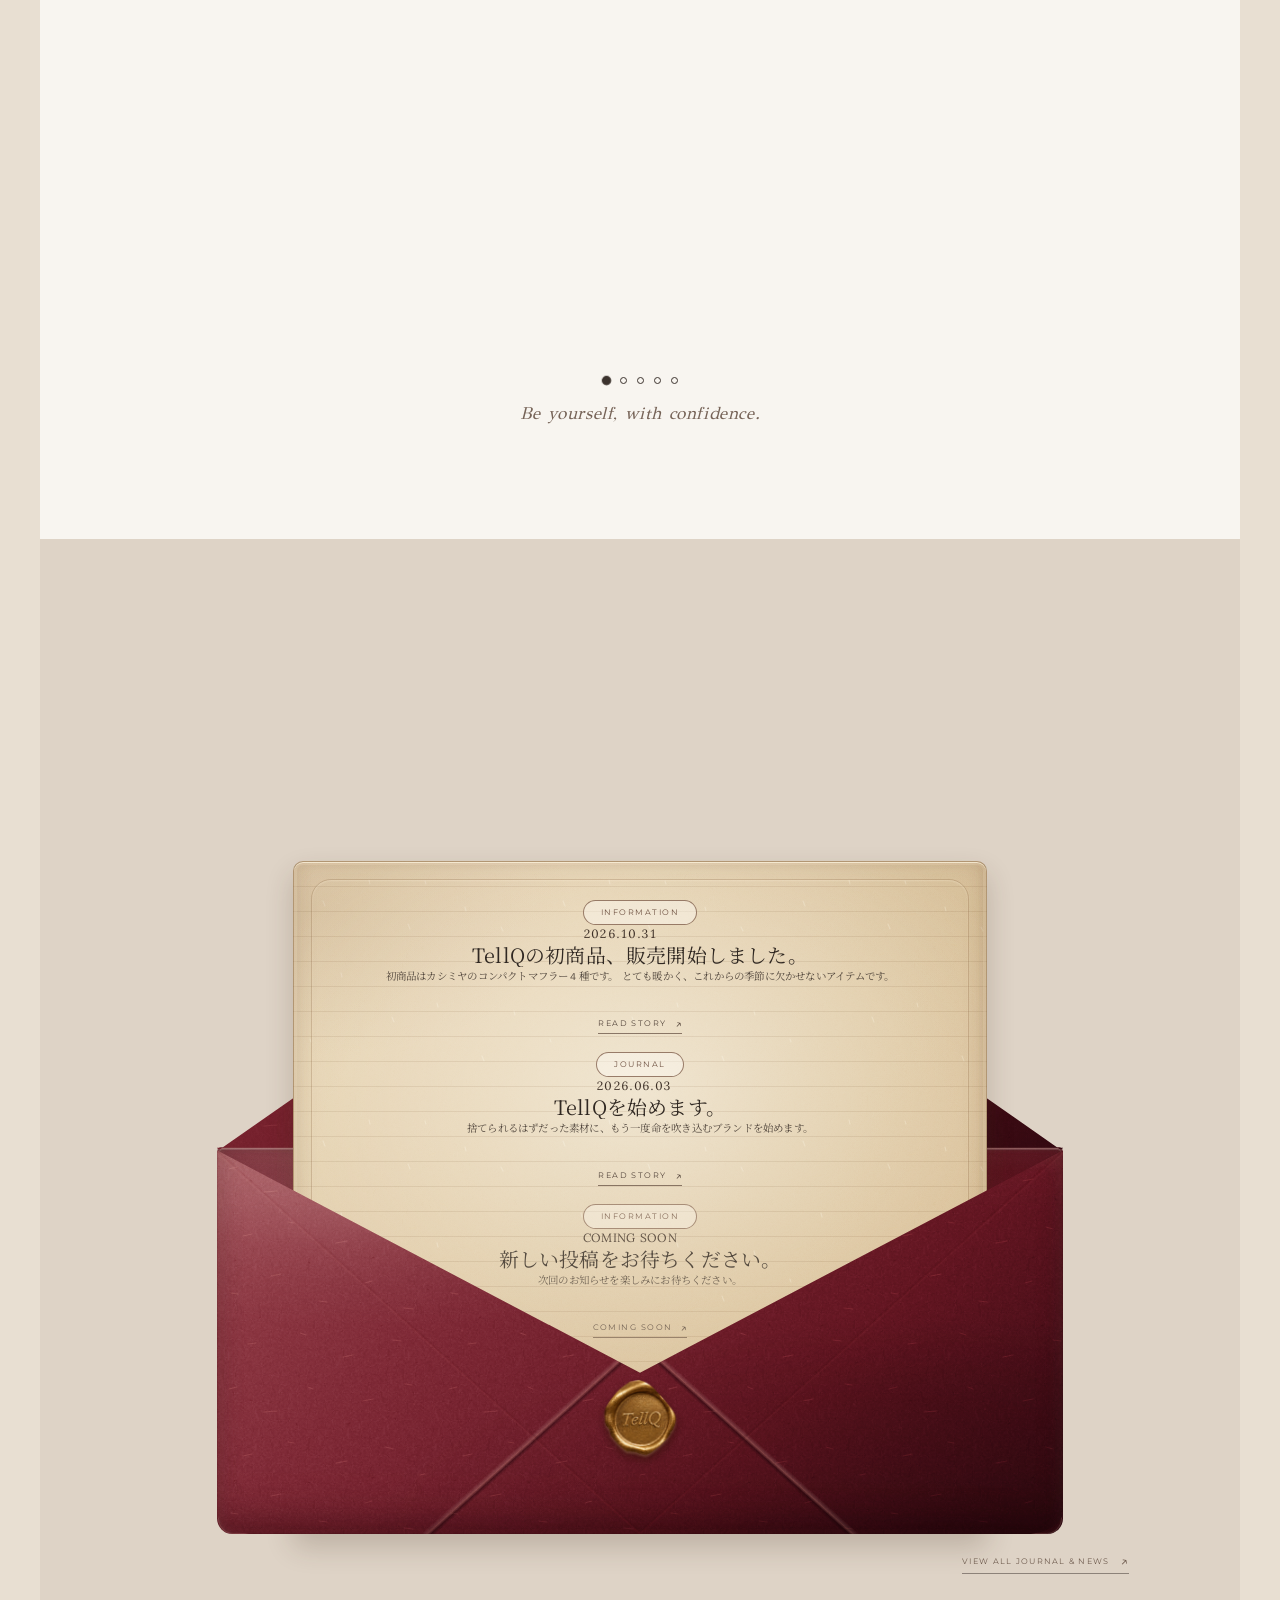
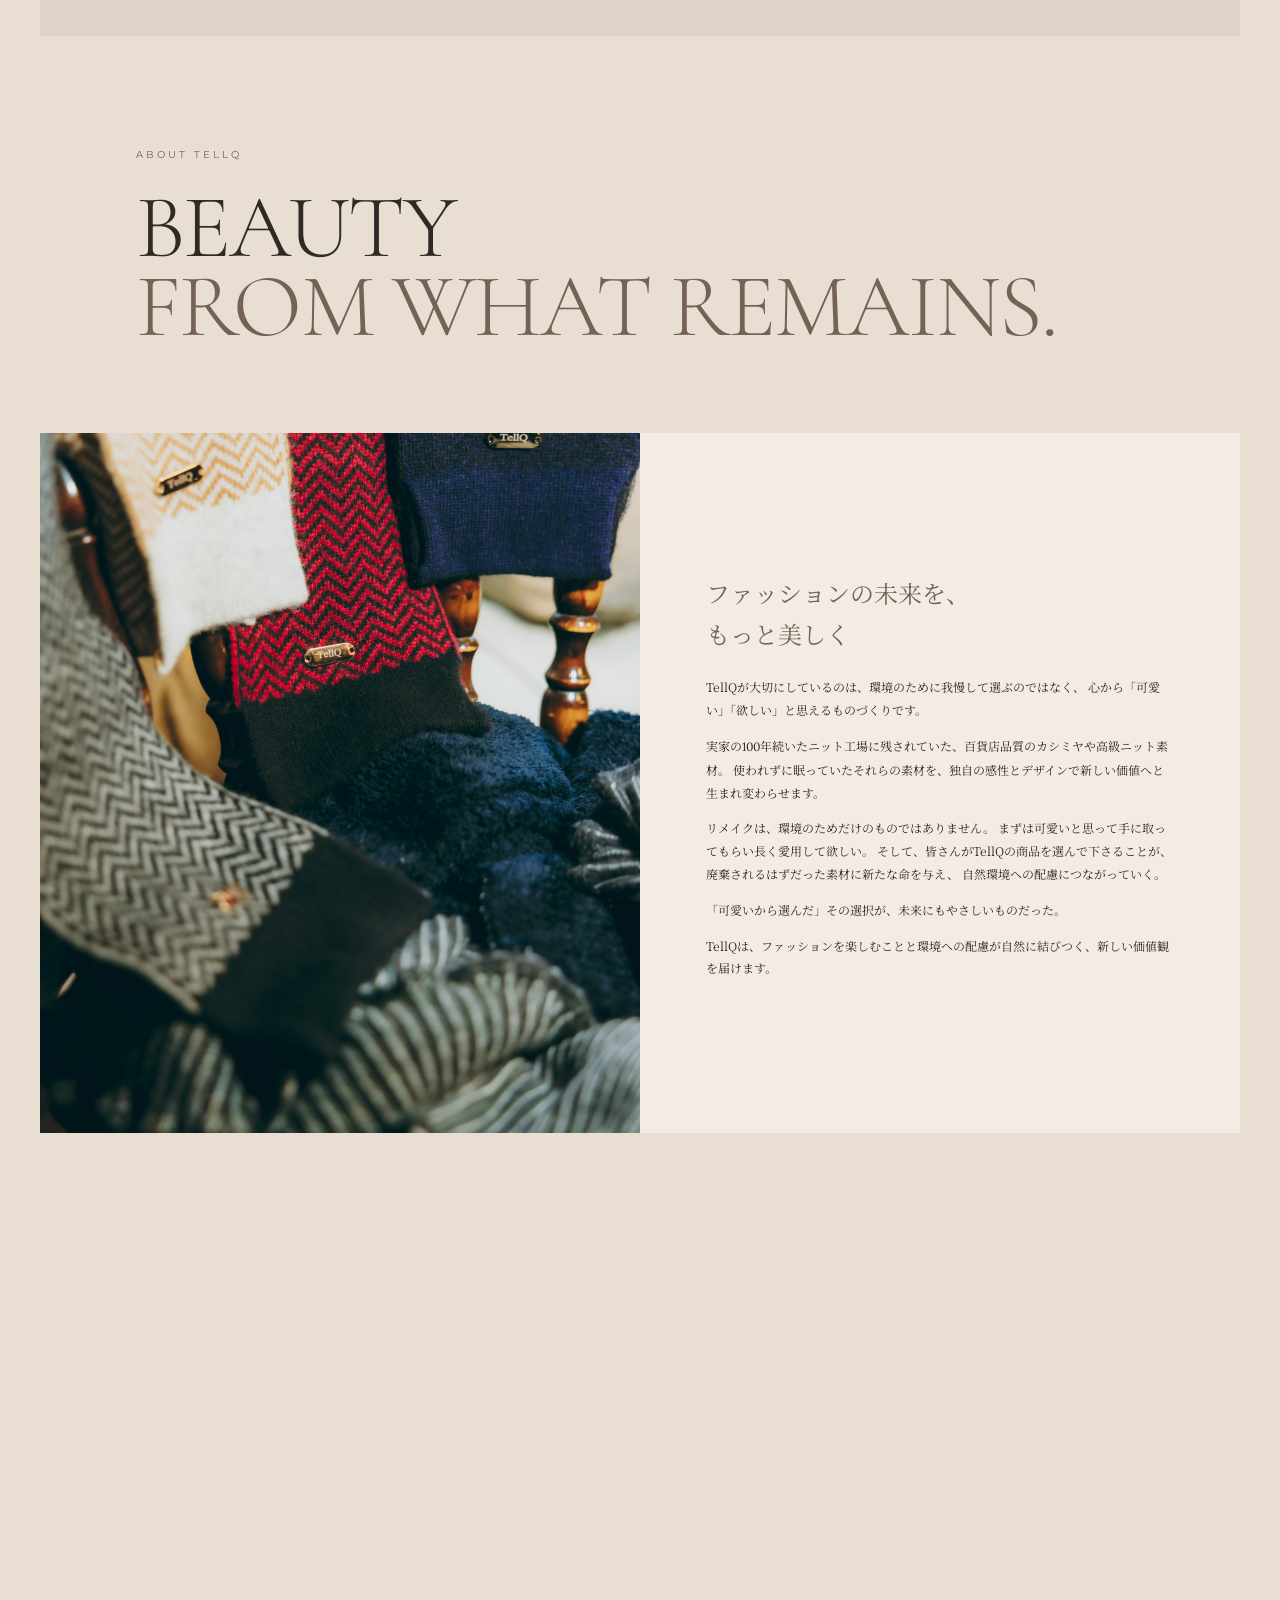
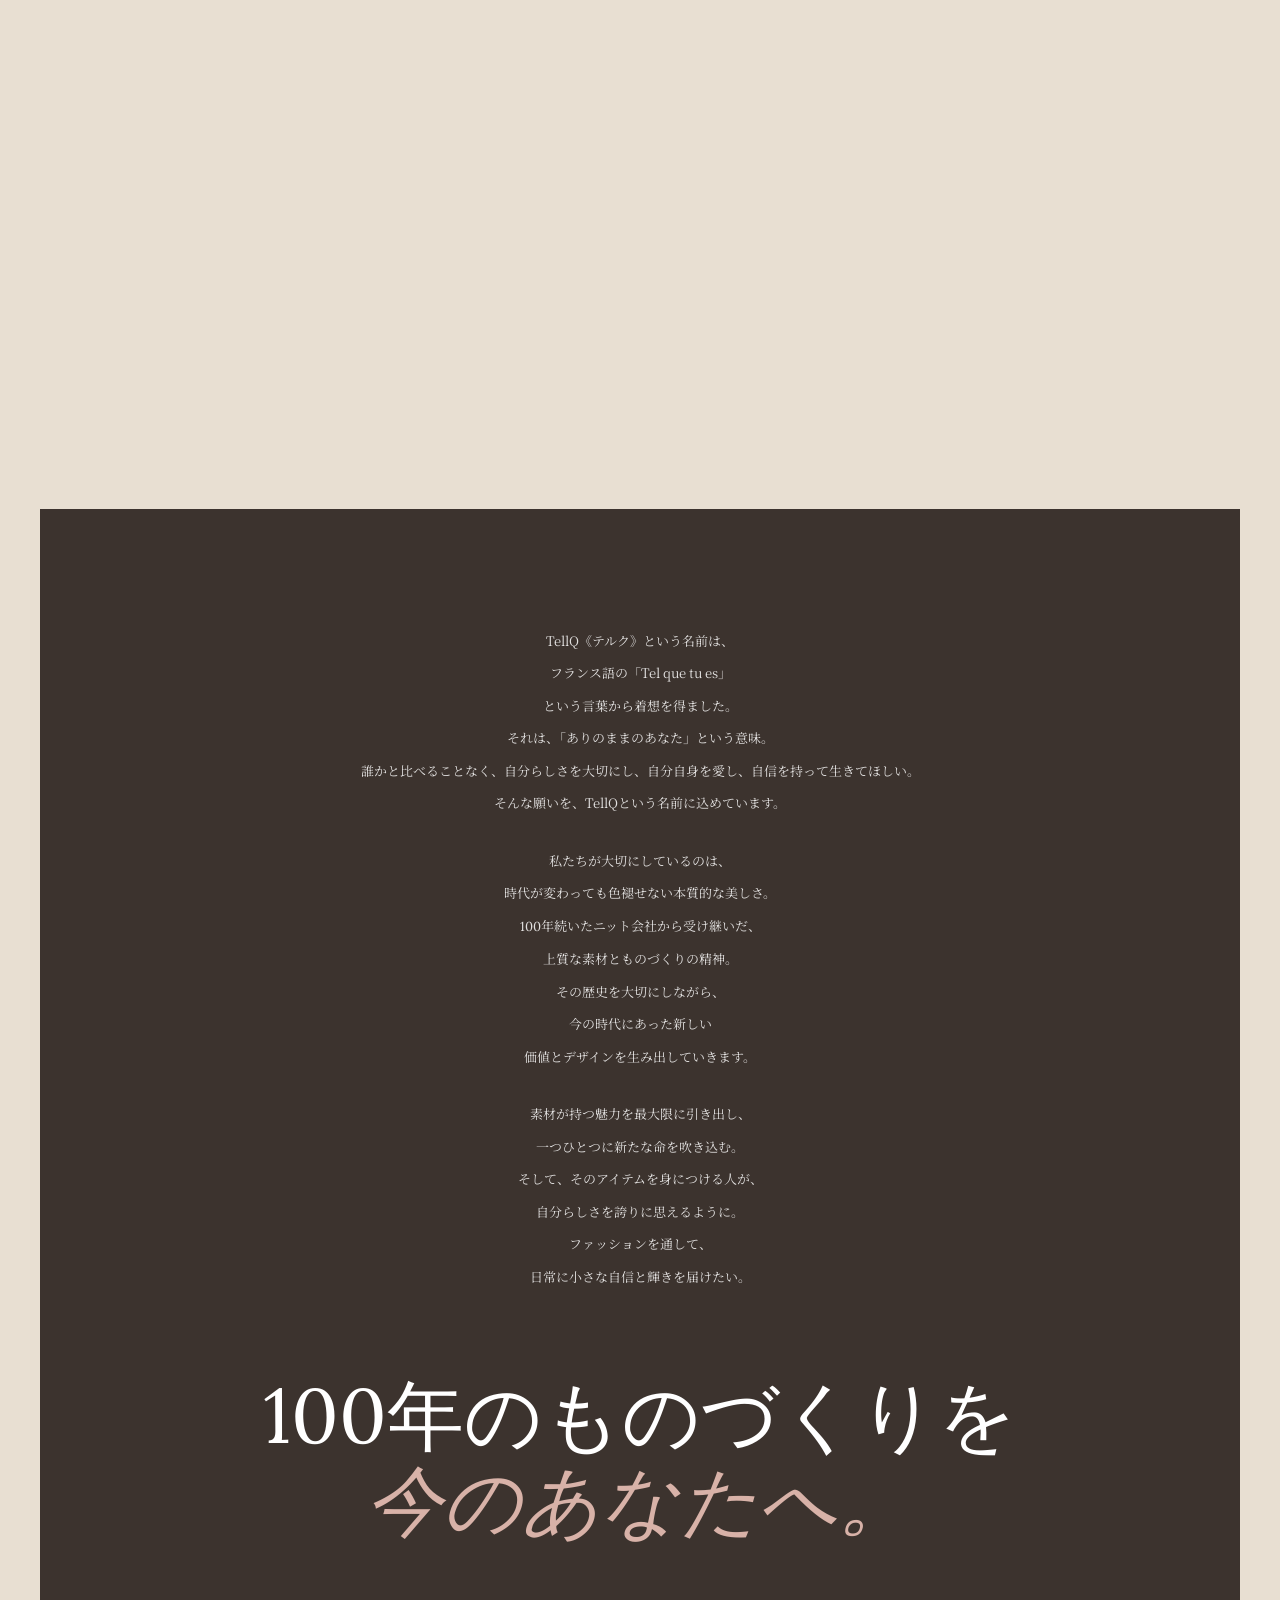
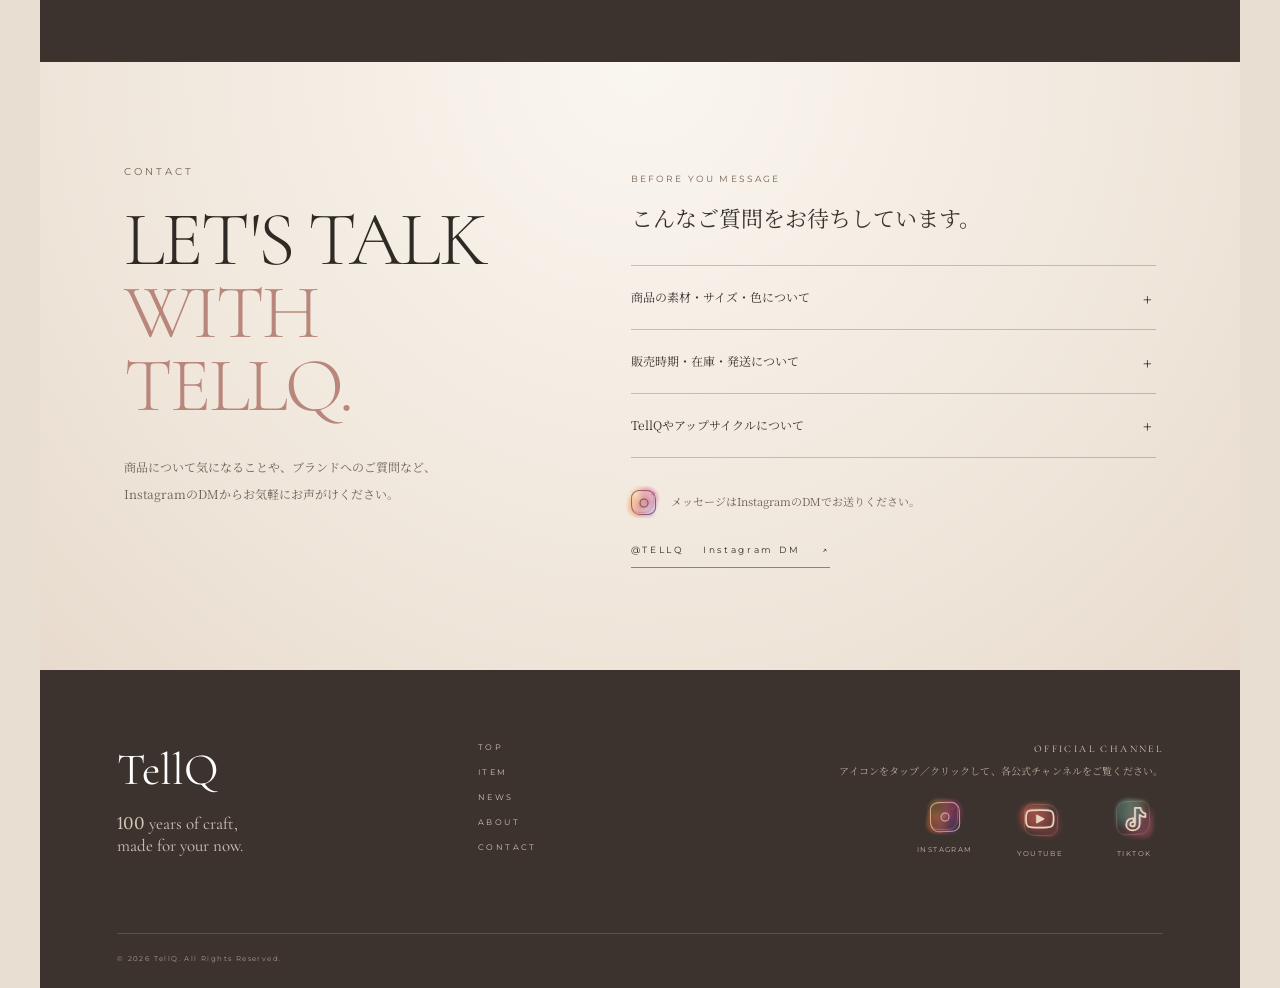
==== commit afdd3665: "Update TellQ homepage.v7.11.1" ====
--- a/index.html
+++ b/index.html
@@ -813,7 +813,7 @@
                     </p>
 
                     <p class="secret-final">
-                        それまでは、次の更新をお楽しみに<br>
+                        次の更新をお楽しみに<br>
                         <em>We are still becoming.</em>
                     </p>
                 </div>
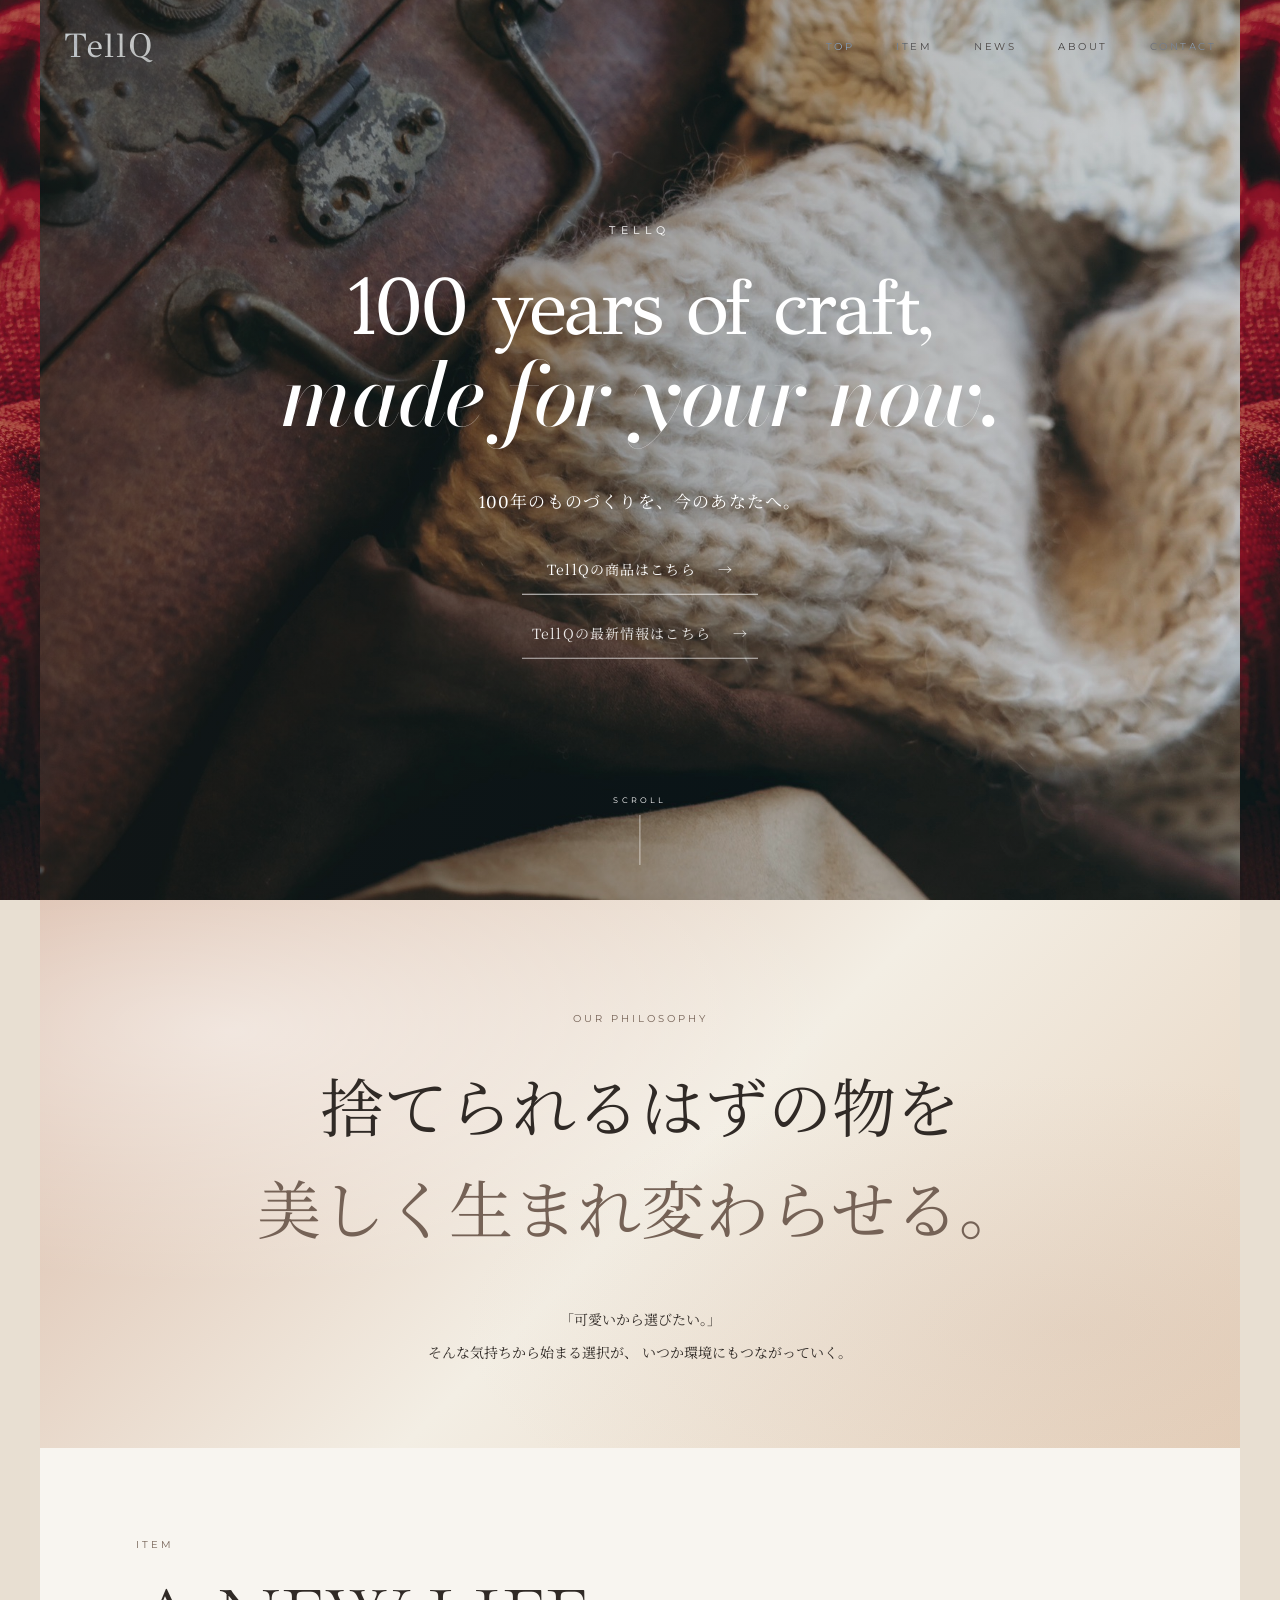
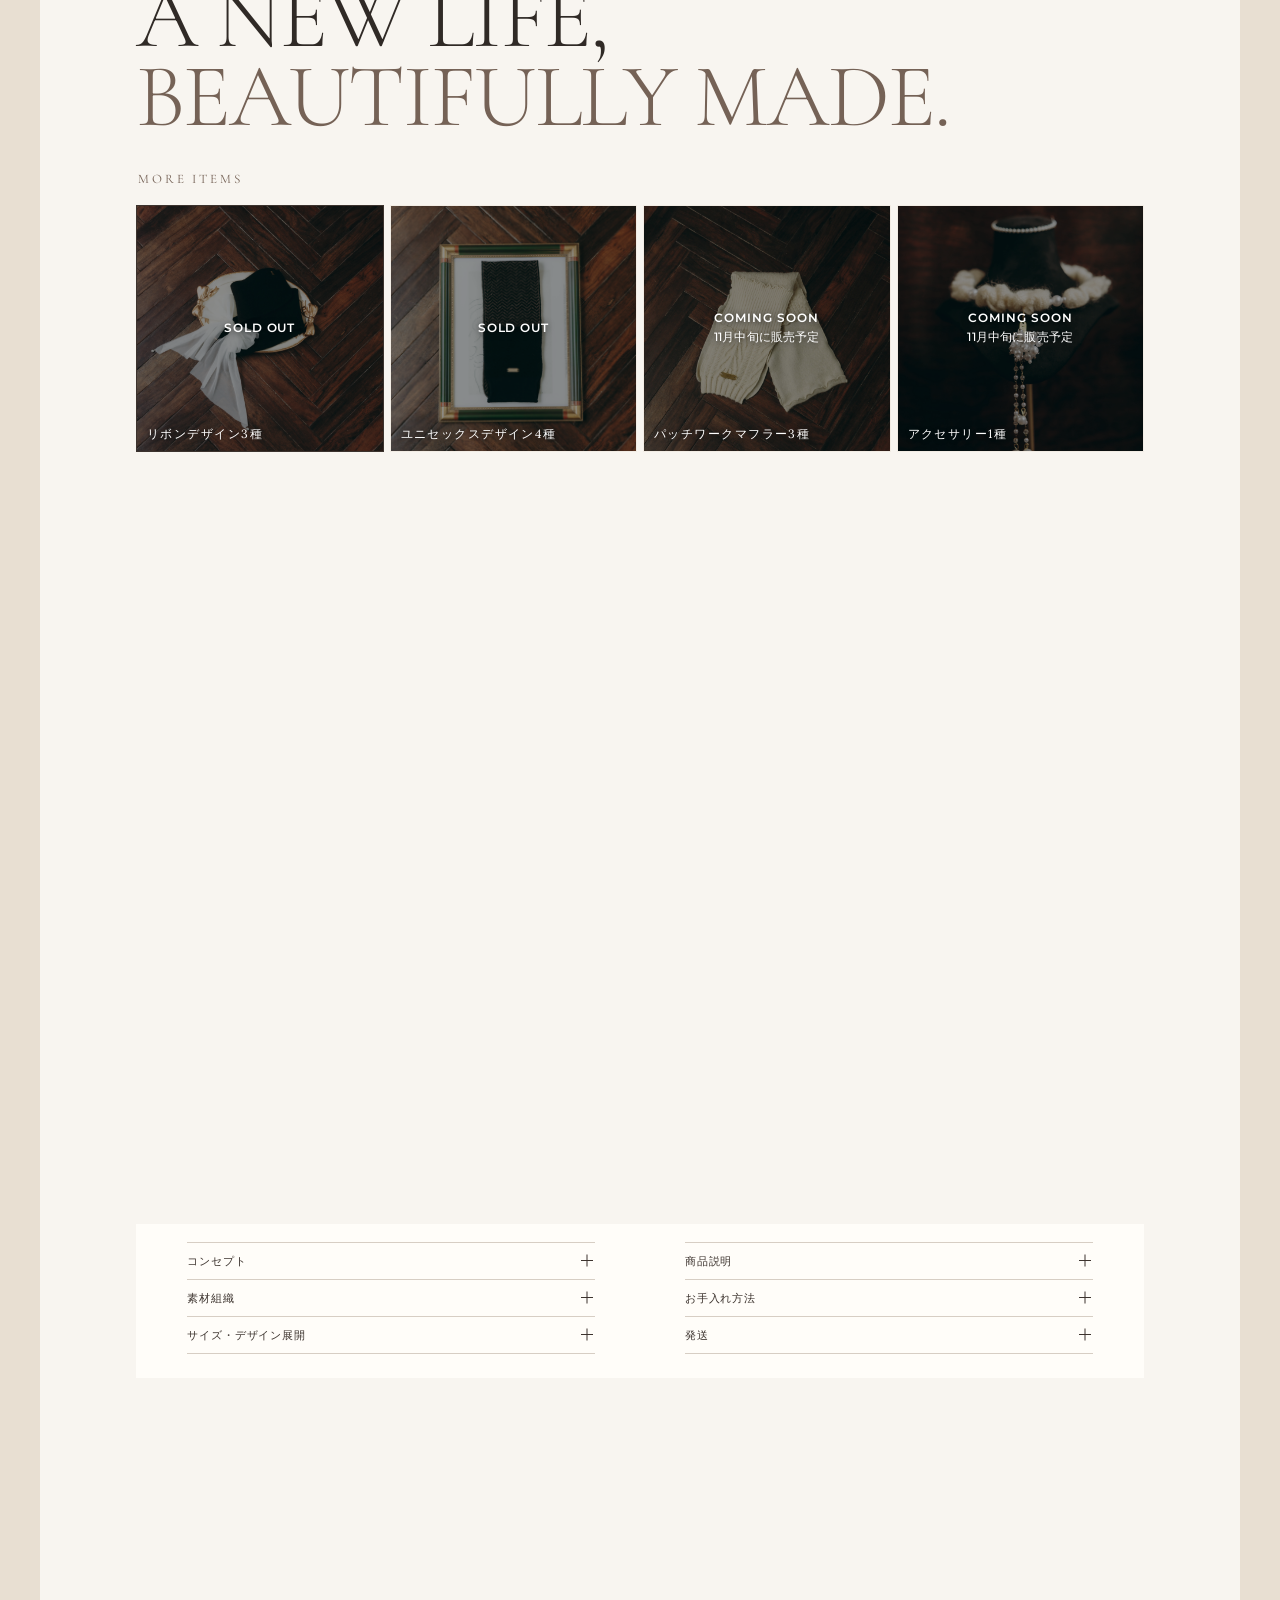
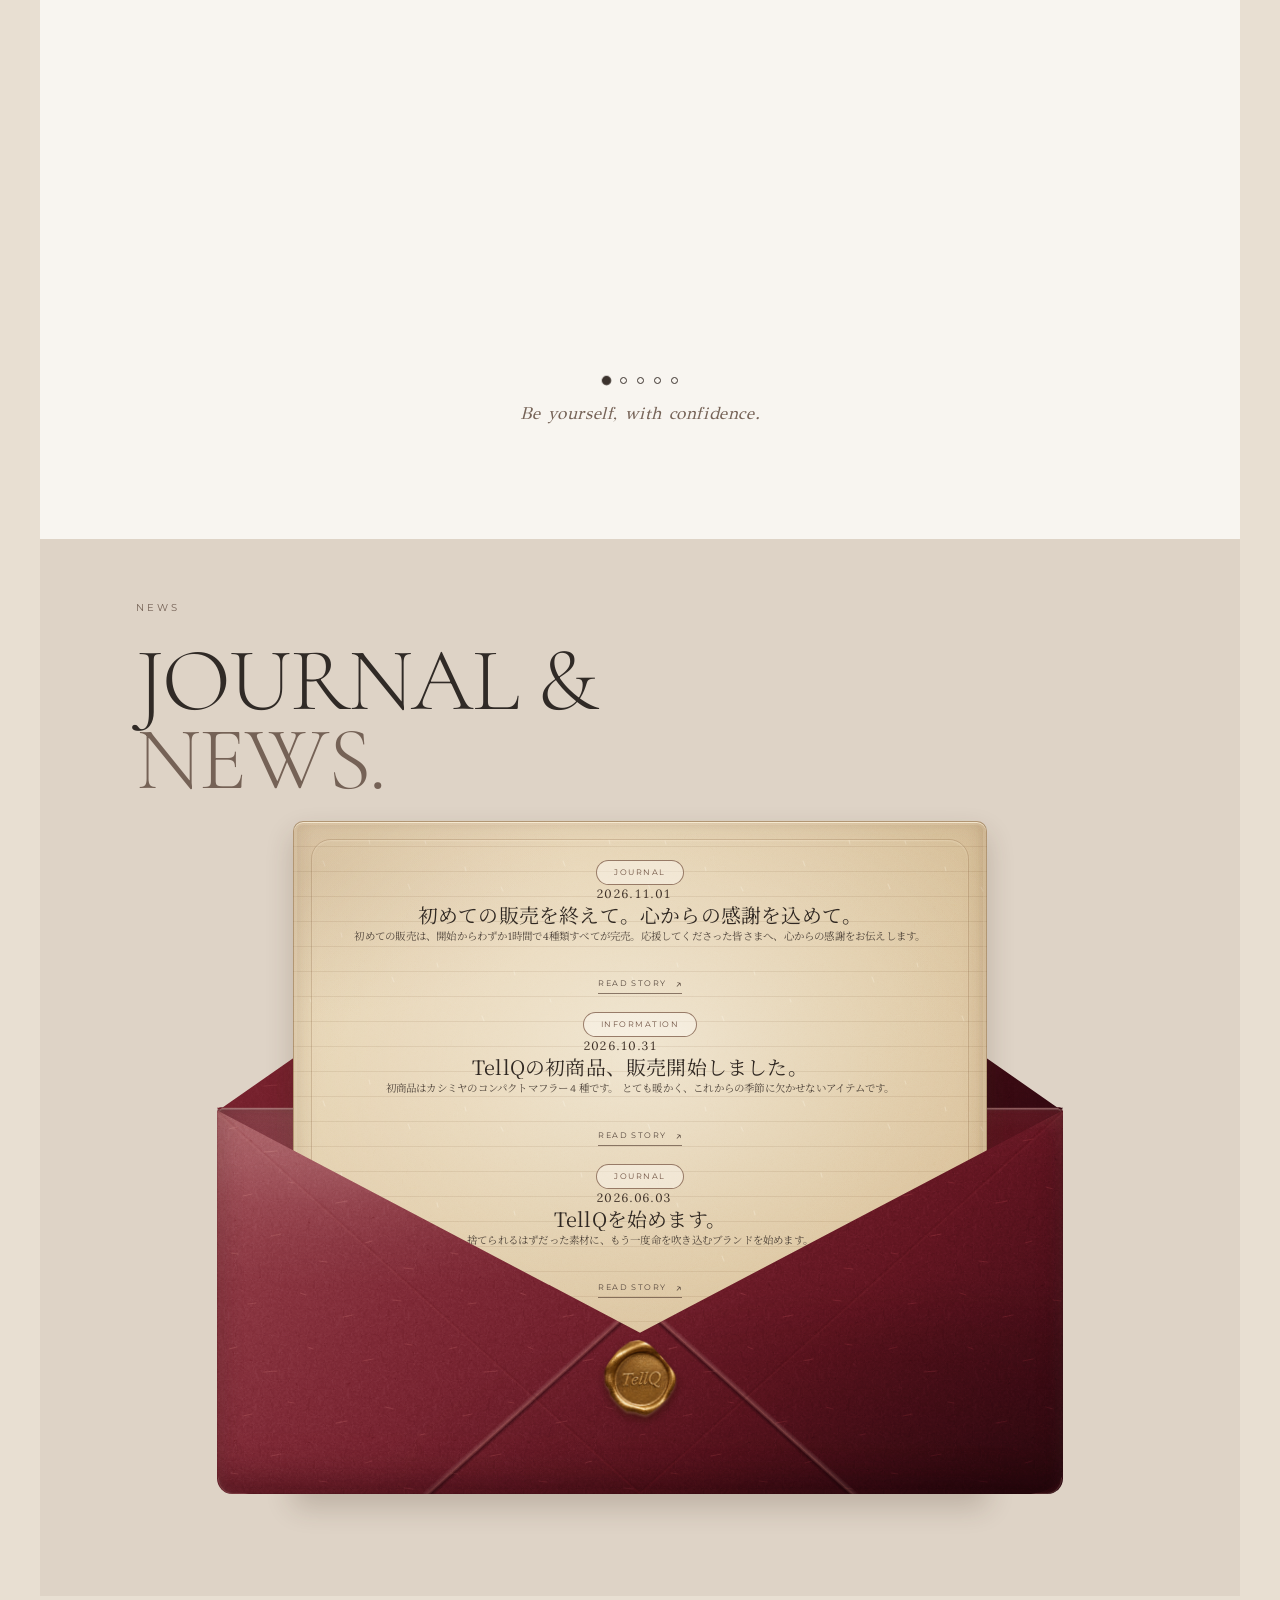
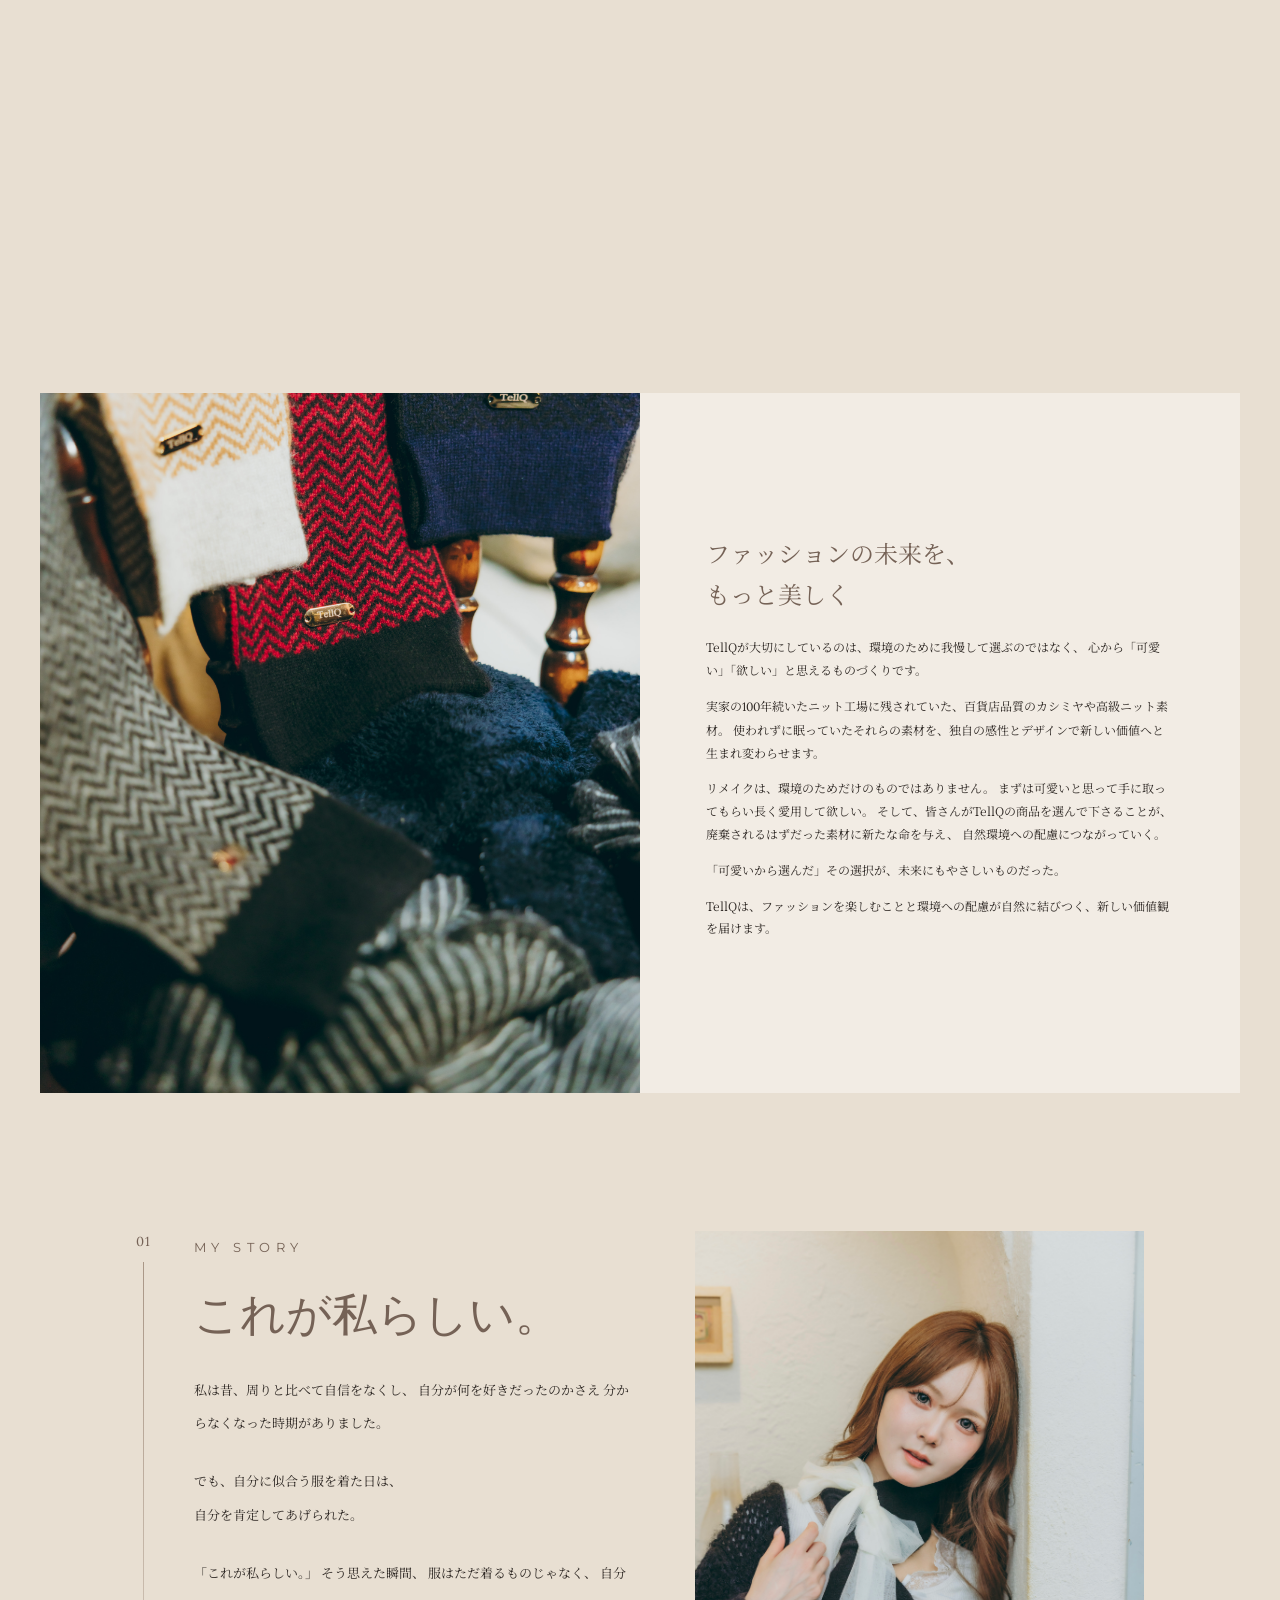
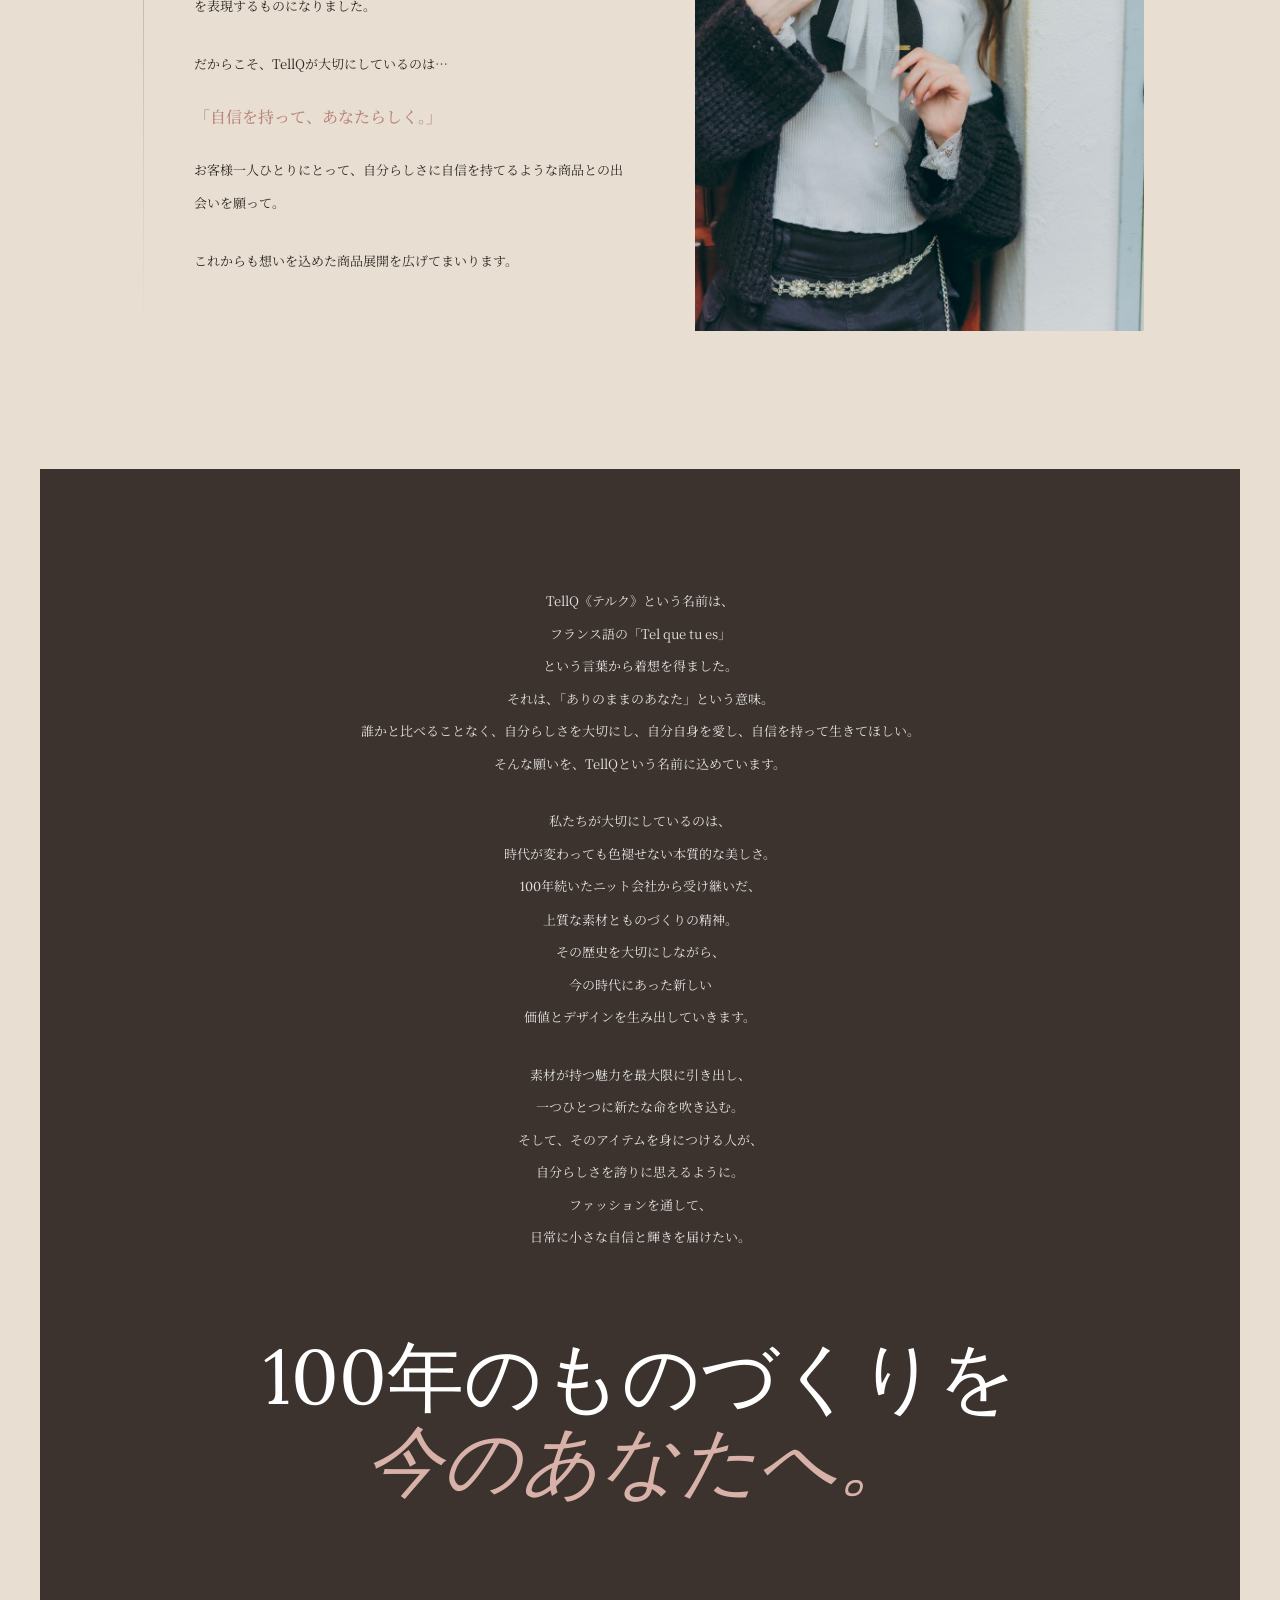
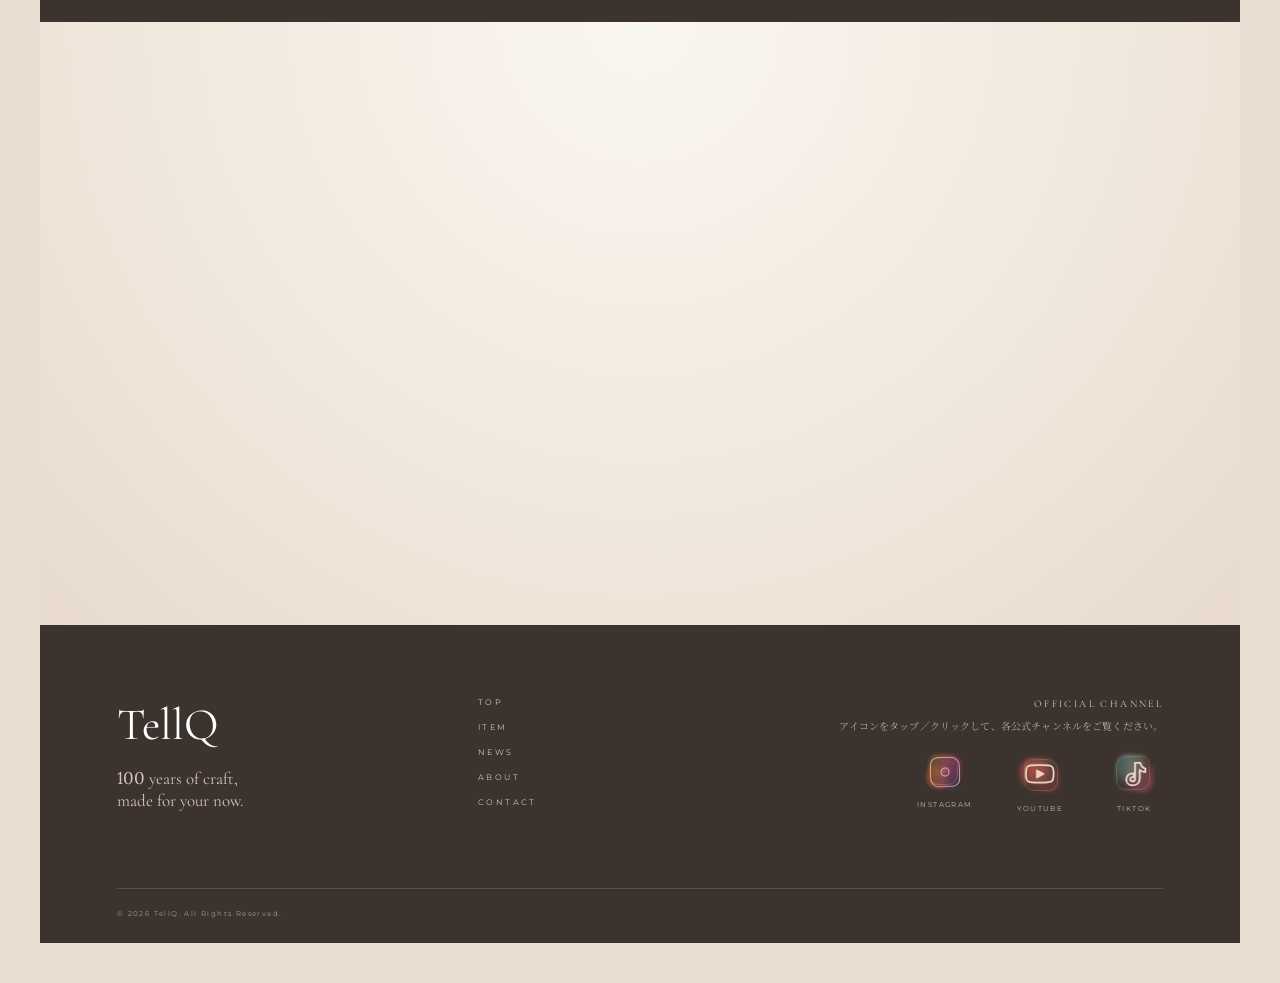
==== commit 5f101b8d: "Update TellQ homepage.v7.13" ====
--- a/index.html
+++ b/index.html
@@ -10,7 +10,7 @@
     <meta name="description"
         content="TellQ - 捨てられるはずの物を美しく生まれ変わらせる。100年のものづくりを、今のあなたへ。">
 
-    <link rel="stylesheet" href="style.css?v=7.10">
+    <link rel="stylesheet" href="style.css?v=7.12">
 
     <!-- Google Fonts -->
     <link rel="preconnect" href="https://fonts.googleapis.com">
@@ -547,7 +547,6 @@
                     </div>
 
                     <div class="contact-instagram-note">
-                        <span class="instagram-icon" aria-hidden="true"><span class="instagram-icon-dot"></span></span>
                         <p>メッセージはInstagramのDMでお送りください。</p>
                     </div>
 
@@ -895,7 +894,7 @@
 
 
     <script src="product-data.js?v=6.30"></script>
-    <script src="journal-data.js?v=6.84"></script>
+    <script src="journal-data.js?v=7.13"></script>
     <script src="script.js?v=6.90"></script>
 
 </body>
--- a/style.css
+++ b/style.css
@@ -4351,16 +4351,8 @@
 }
 
 .contact-instagram-note {
-    display: flex;
-    align-items: center;
-    gap: 15px;
+    display: block;
     margin: 32px 0 20px;
-}
-
-.contact-instagram-note .instagram-icon {
-    width: 25px;
-    height: 25px;
-    flex-basis: 25px;
 }
 
 .contact-instagram-note p {
@@ -15994,3 +15986,17 @@
         letter-spacing: 0;
     }
 }
+
+/* =========================================================
+   TELLQ v7.12 — Mobile Contact / footer social arrangement
+   ---------------------------------------------------------
+   - Remove the Instagram mark above the Contact DM link.
+   - On smartphone widths, place OFFICIAL CHANNEL directly below
+     Contact and immediately before the large TellQ footer brand.
+   - Desktop and tablet footer order remains unchanged.
+========================================================= */
+@media (max-width: 600px) {
+    .footer-social {
+        order: -1;
+    }
+}
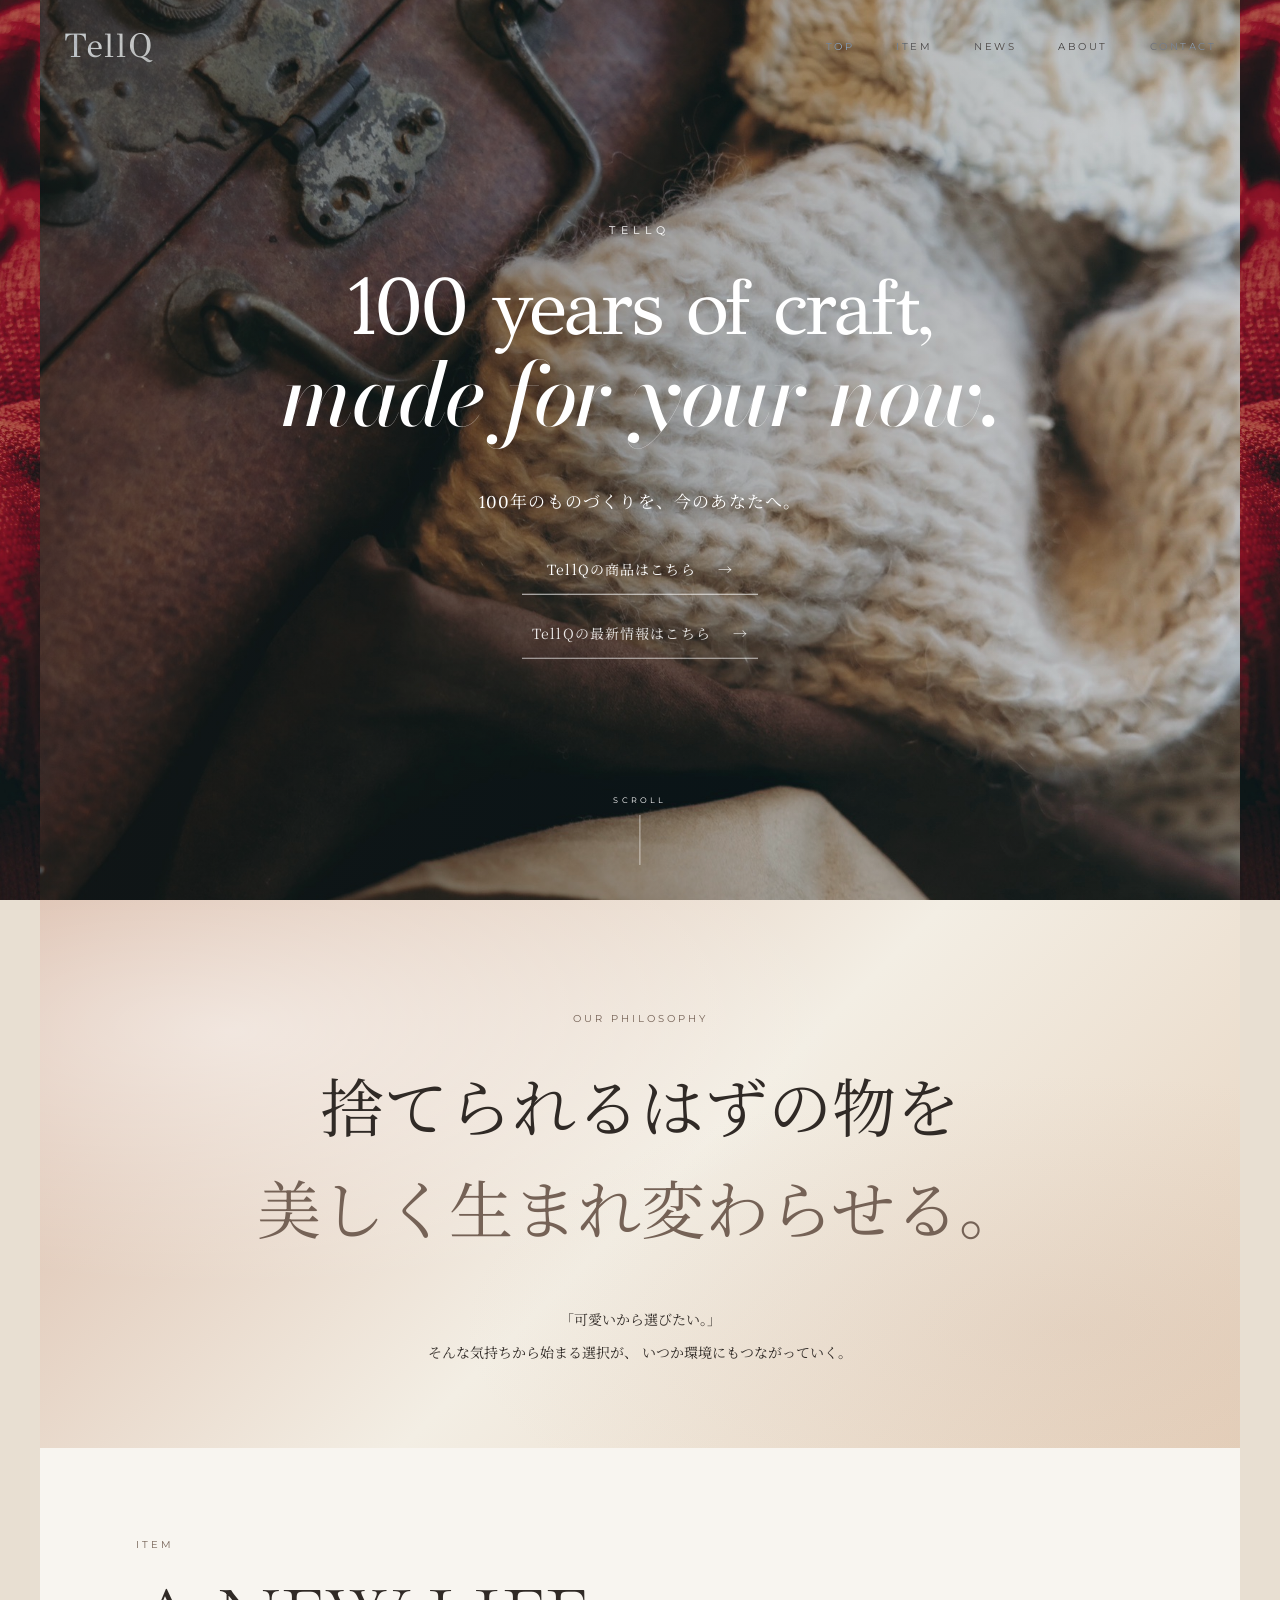
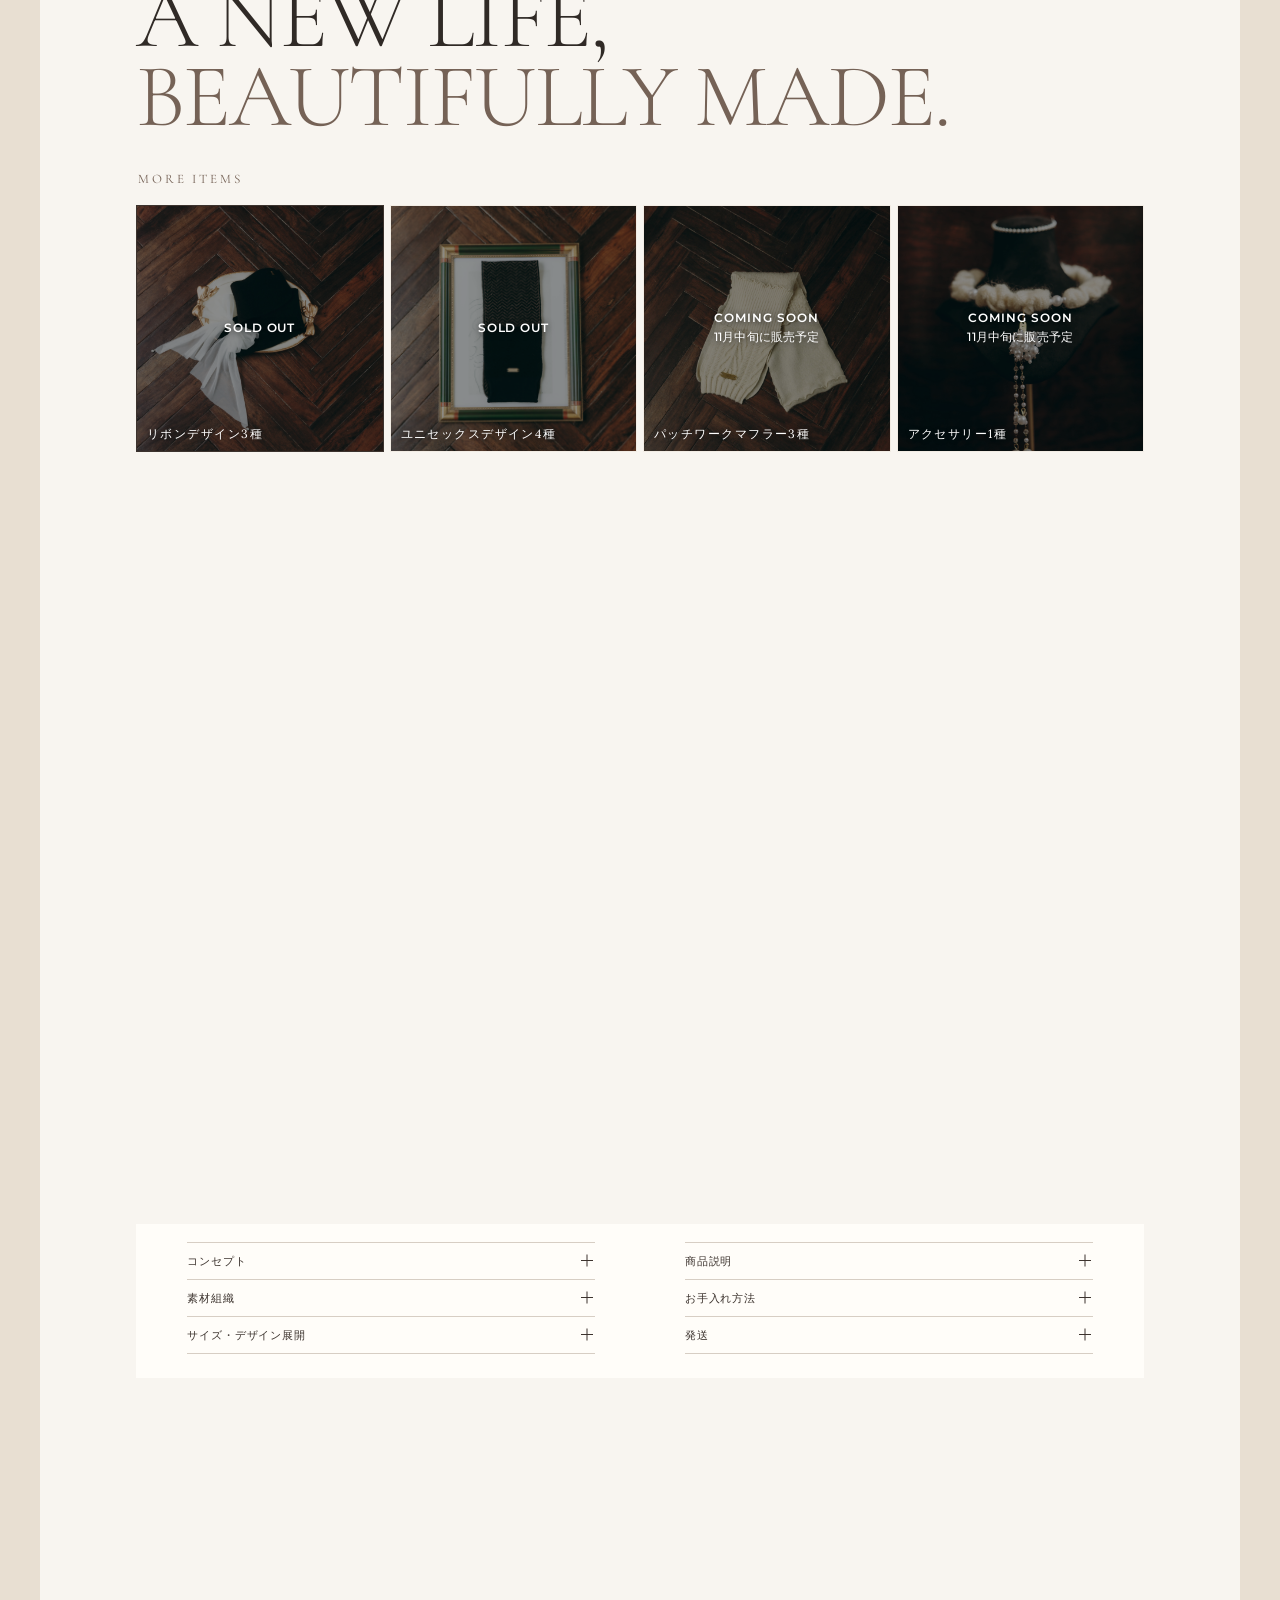
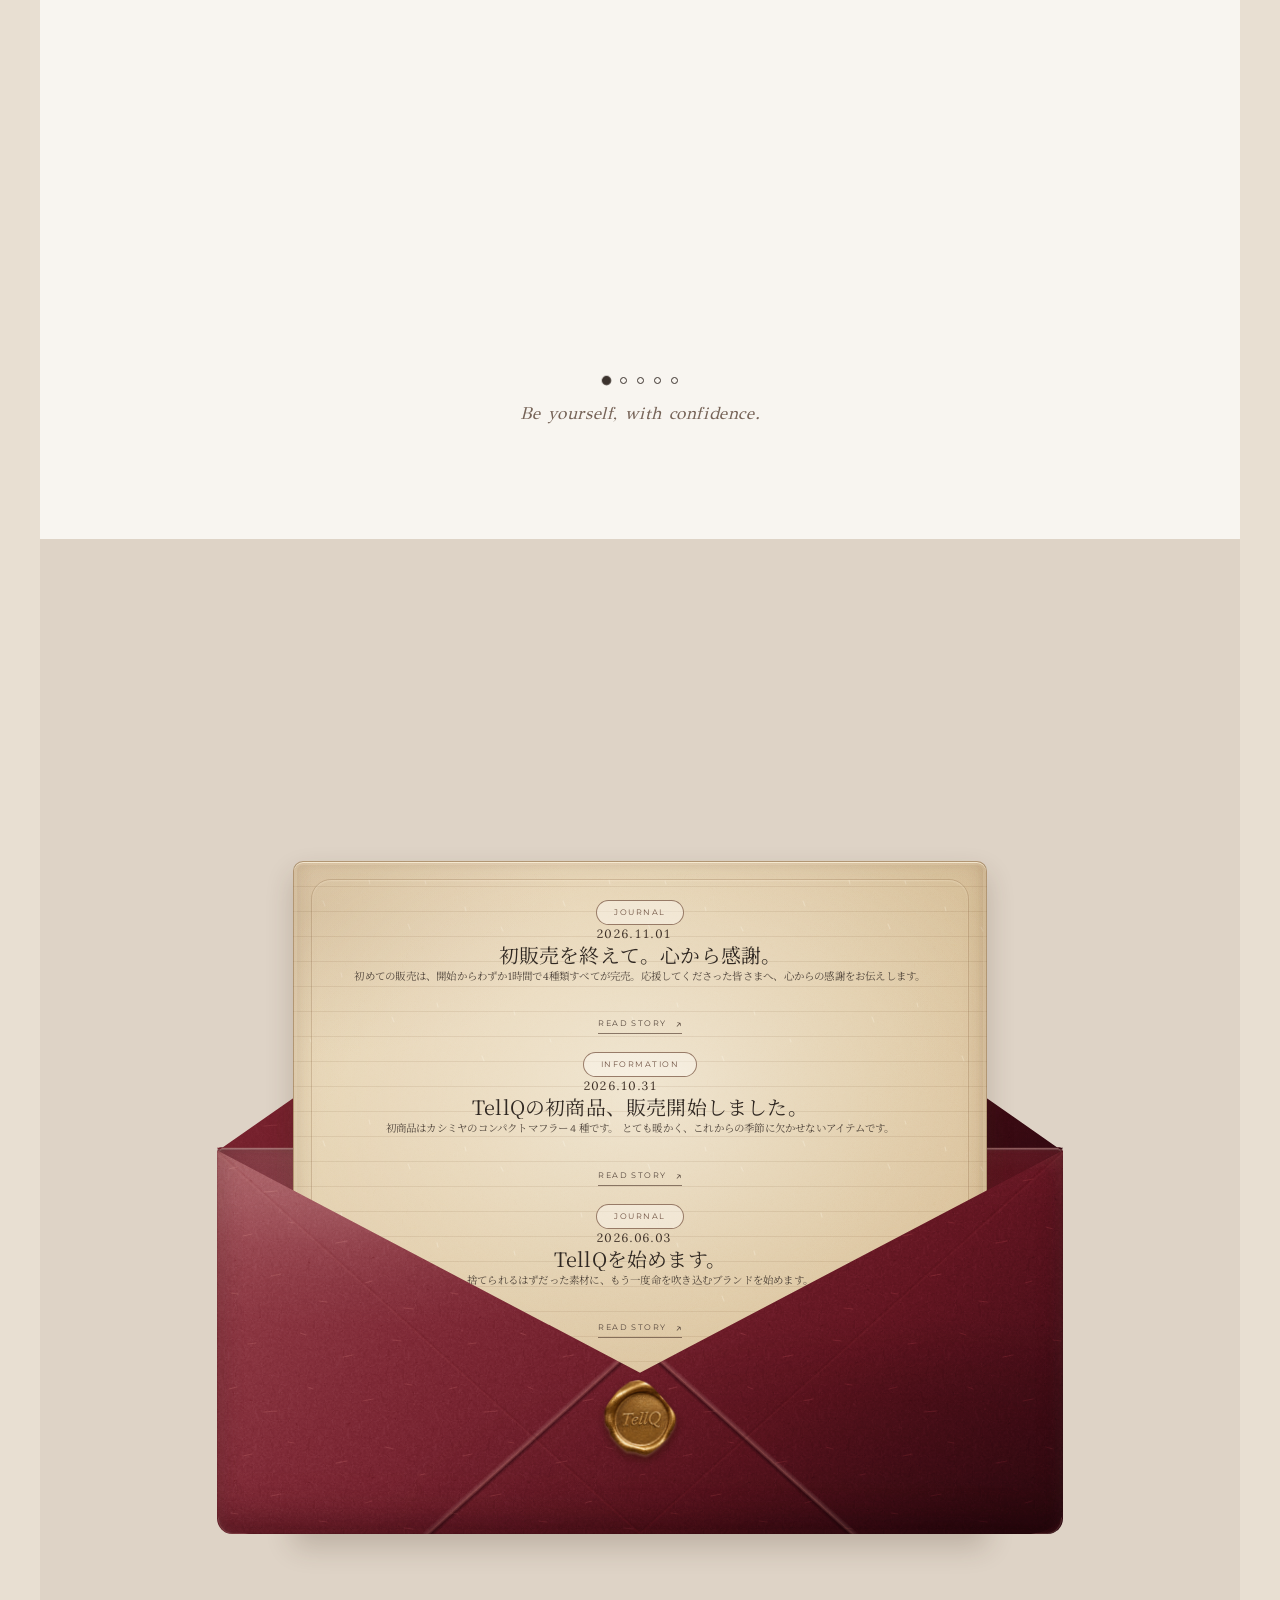
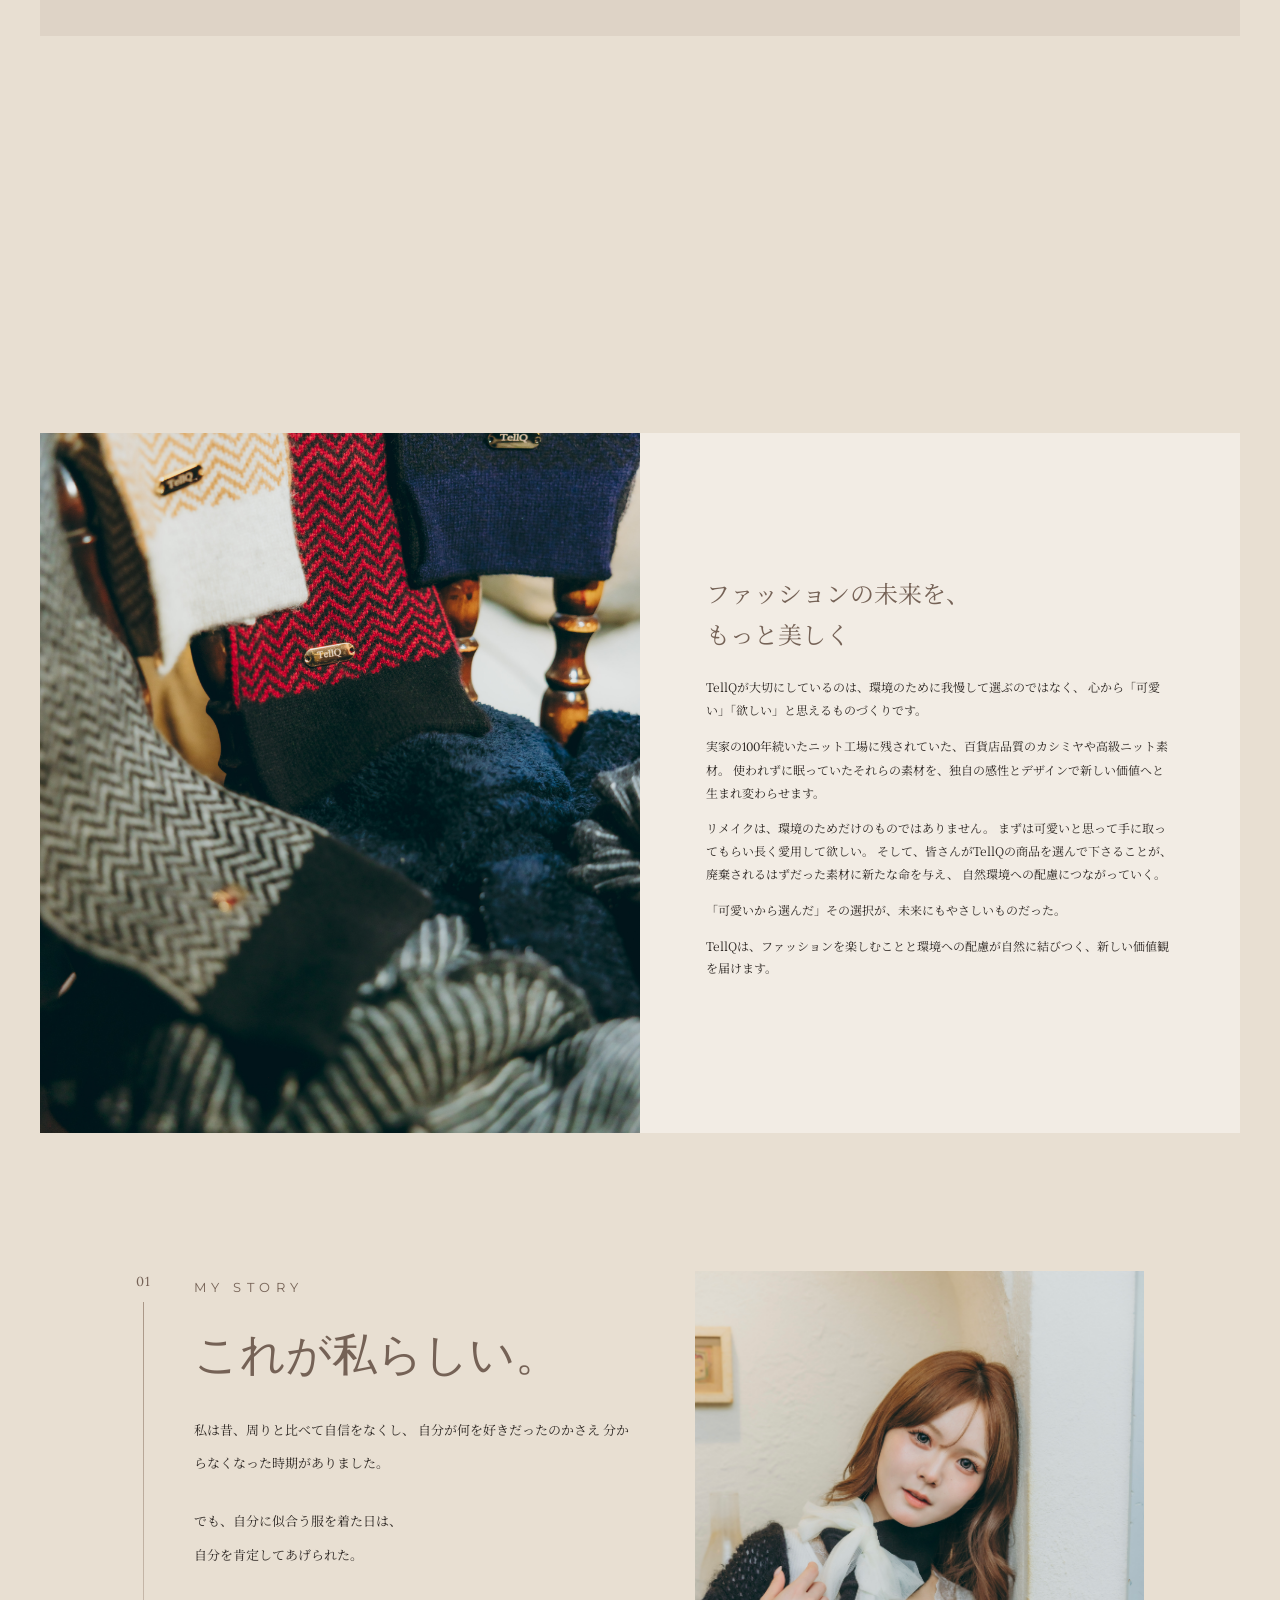
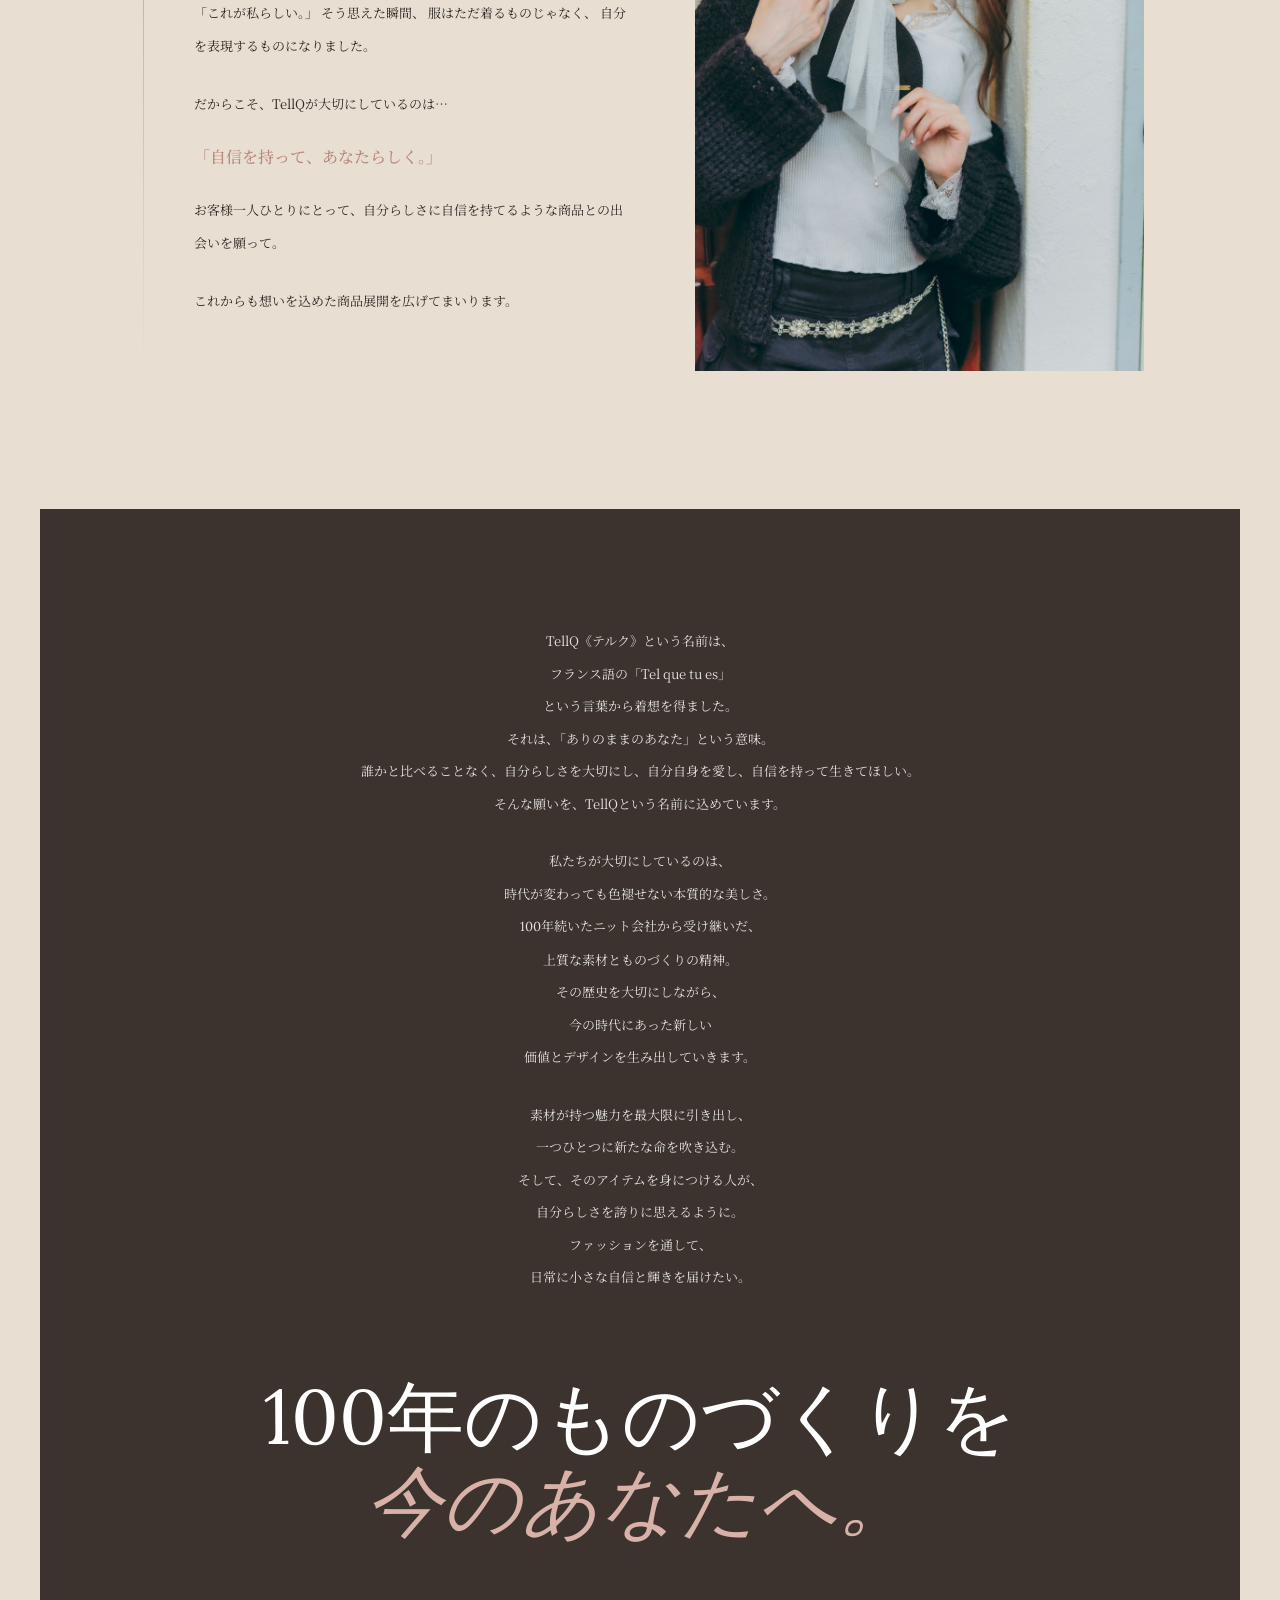
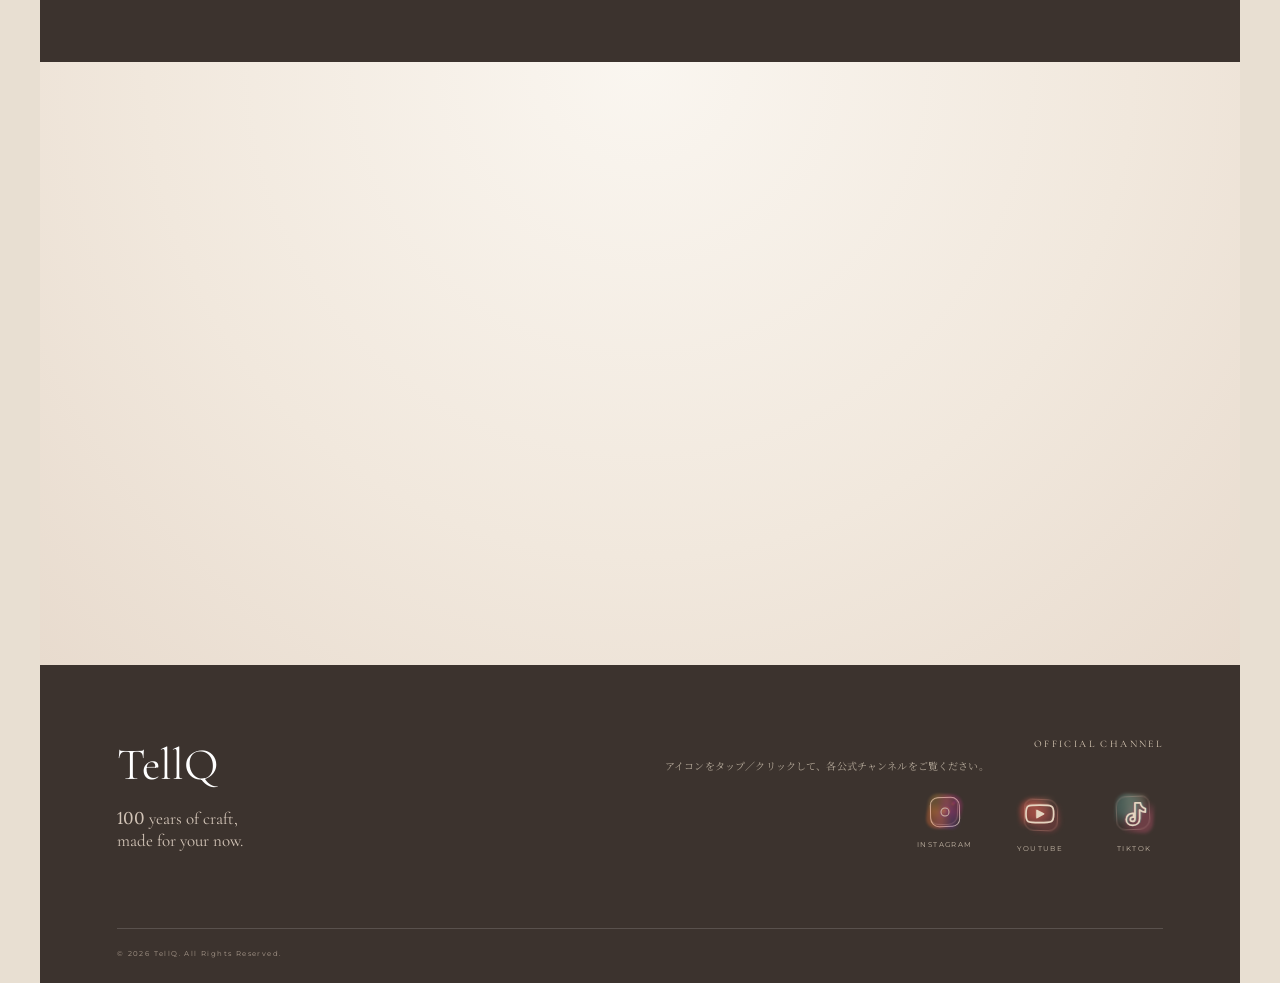
==== commit 6a94ac38: "Update TellQ homepage.v7.15" ====
--- a/index.html
+++ b/index.html
@@ -10,7 +10,7 @@
     <meta name="description"
         content="TellQ - 捨てられるはずの物を美しく生まれ変わらせる。100年のものづくりを、今のあなたへ。">
 
-    <link rel="stylesheet" href="style.css?v=7.12">
+    <link rel="stylesheet" href="style.css?v=7.15">
 
     <!-- Google Fonts -->
     <link rel="preconnect" href="https://fonts.googleapis.com">
@@ -585,18 +585,6 @@
                 </p>
 
             </div>
-
-
-            <div class="footer-nav">
-
-                <a href="#top">TOP</a>
-                <a href="#products">ITEM</a>
-                <a href="#news">NEWS</a>
-                <a href="#about">ABOUT</a>
-                <a href="#contact">CONTACT</a>
-
-            </div>
-
 
             <div class="footer-social">
 
--- a/style.css
+++ b/style.css
@@ -1445,7 +1445,7 @@
 
 .footer-inner {
     display: grid;
-    grid-template-columns: 1fr 1fr 1fr;
+    grid-template-columns: minmax(0, 1fr) minmax(0, 1fr);
     gap: 50px;
     align-items: start;
 }
@@ -1465,13 +1465,6 @@
     color: #d2c4b7;
 }
 
-.footer-nav {
-    display: flex;
-    flex-direction: column;
-    gap: 15px;
-}
-
-.footer-nav a,
 .footer-social a {
     font-family: var(--sans);
     font-size: 8px;
@@ -1482,7 +1475,6 @@
     transition: color 0.3s ease;
 }
 
-.footer-nav a:hover,
 .footer-social a:hover {
     color: white;
 }
@@ -5206,25 +5198,16 @@
     font-size: 8px;
     letter-spacing: .16em;
 }
+/* NEWS記事詳細タイトル：文字サイズはこの font-size を変更すると調整できます。 */
 .journal-detail h1 {
-    position: relative;
     max-width: 760px;
     margin: 0 0 30px;
     padding-bottom: 27px;
     color: #40372f;
-    font-size: clamp(32px, 5.2vw, 58px);
+    font-size: clamp(30px, 4.8vw, 52px);
     line-height: 1.34;
     letter-spacing: .015em;
     overflow-wrap: anywhere;
-}
-.journal-detail h1::after {
-    content: "";
-    position: absolute;
-    left: 0;
-    bottom: 0;
-    width: 74px;
-    height: 1px;
-    background: var(--detail-accent);
 }
 .journal-detail-image {
     width: 100%;
@@ -5349,7 +5332,8 @@
     .journal-detail-kicker { gap: 9px; margin-bottom: 25px; font-size: 8px; }
     .journal-detail-kicker i { width: 23px; }
     .journal-detail-meta { margin-bottom: 18px; }
-    .journal-detail h1 { margin-bottom: 24px; padding-bottom: 21px; font-size: clamp(29px, 8vw, 38px); }
+    /* スマホ表示のタイトルサイズもここで調整できます。 */
+    .journal-detail h1 { margin-bottom: 24px; padding-bottom: 21px; font-size: clamp(27px, 7.5vw, 34px); }
     .journal-detail-image { max-height: 390px; margin-bottom: 25px; padding: 6px; }
     .journal-detail-content { padding-top: 25px; }
     .journal-detail-content p { font-size: 12px; line-height: 2.35; text-align: left; }
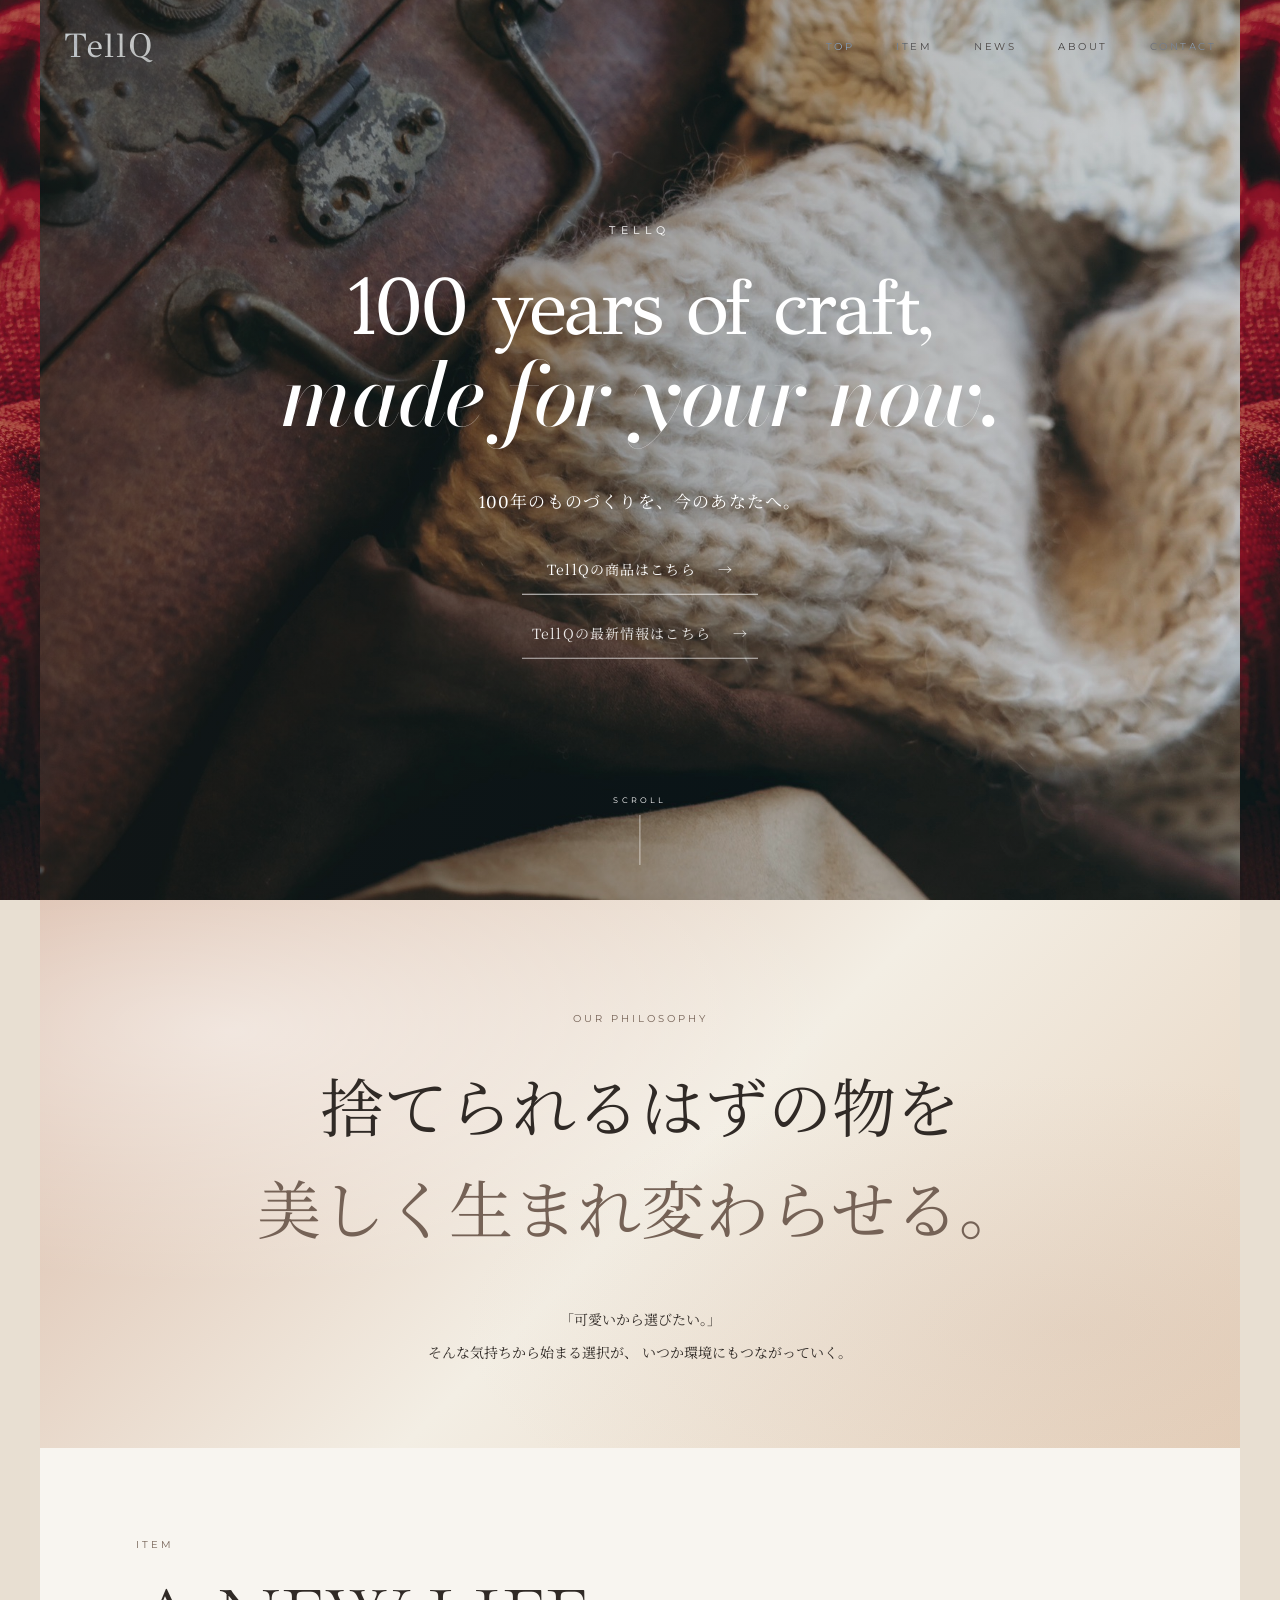
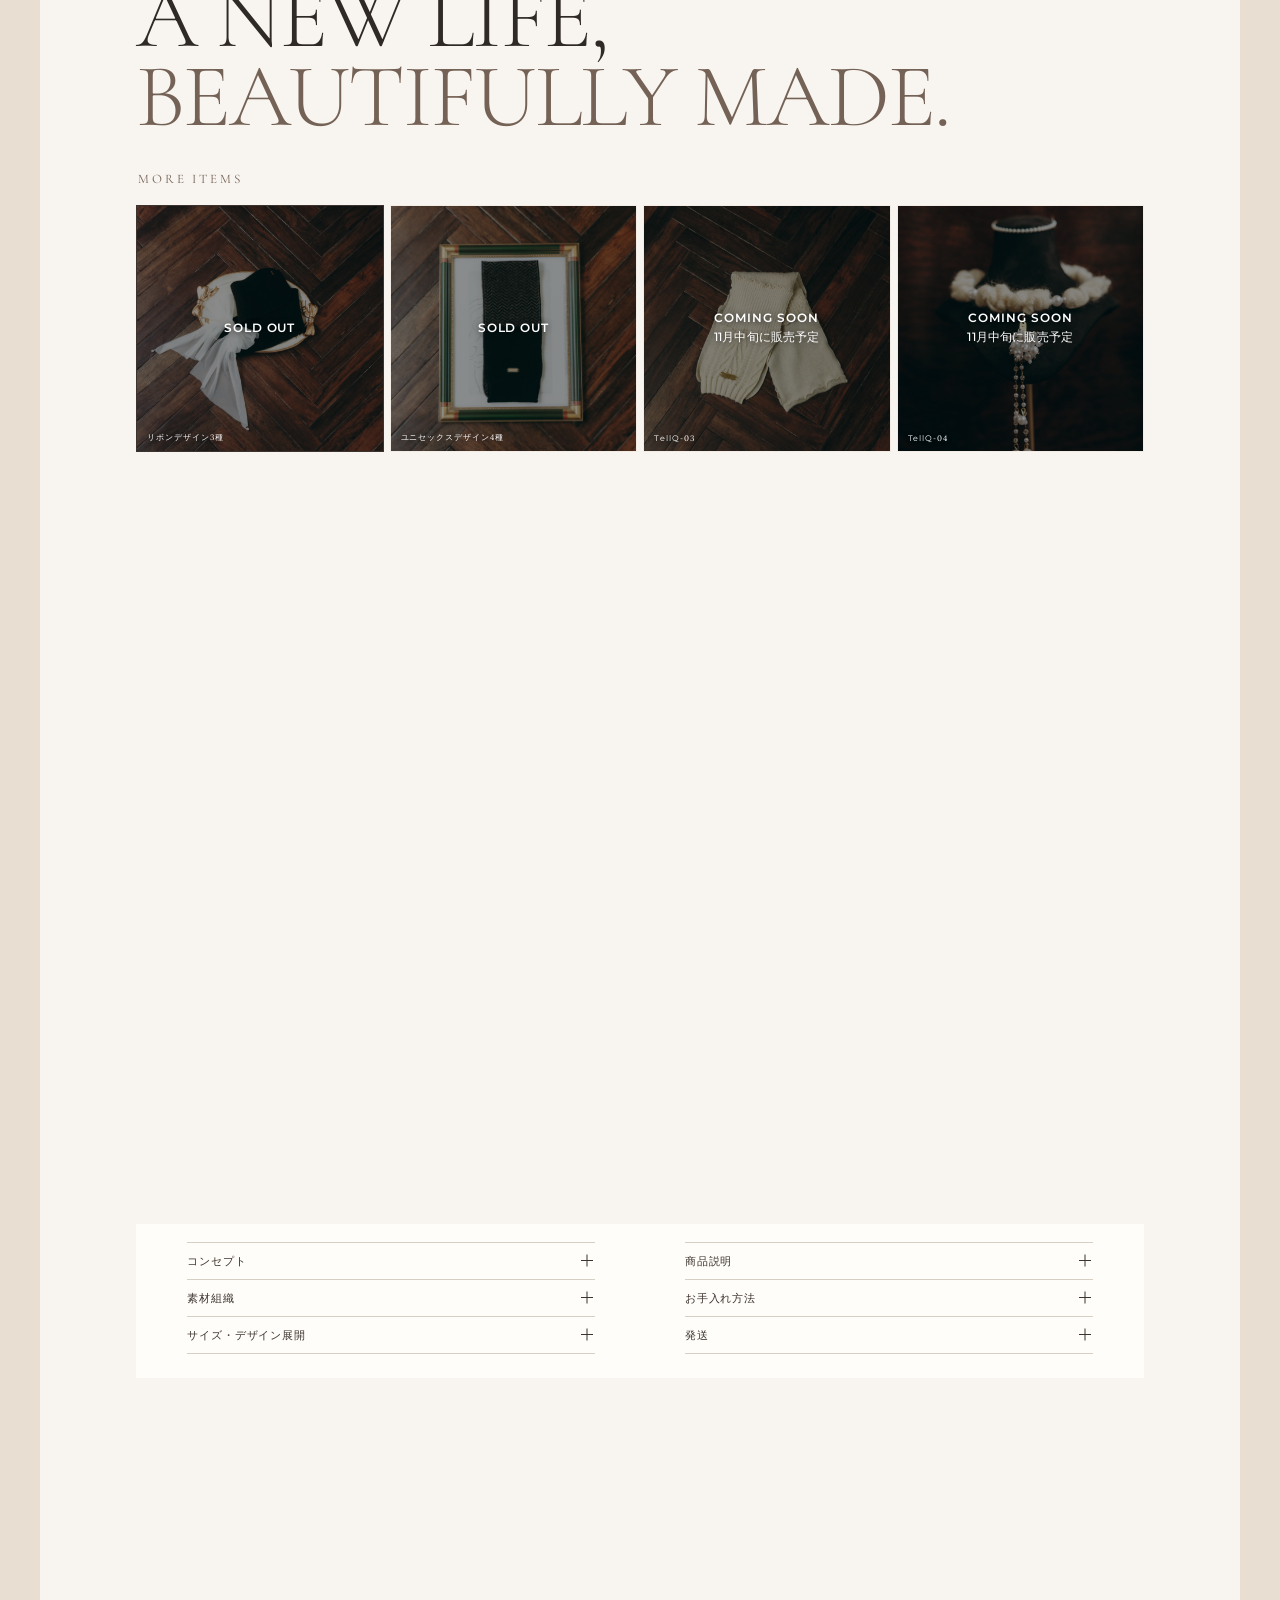
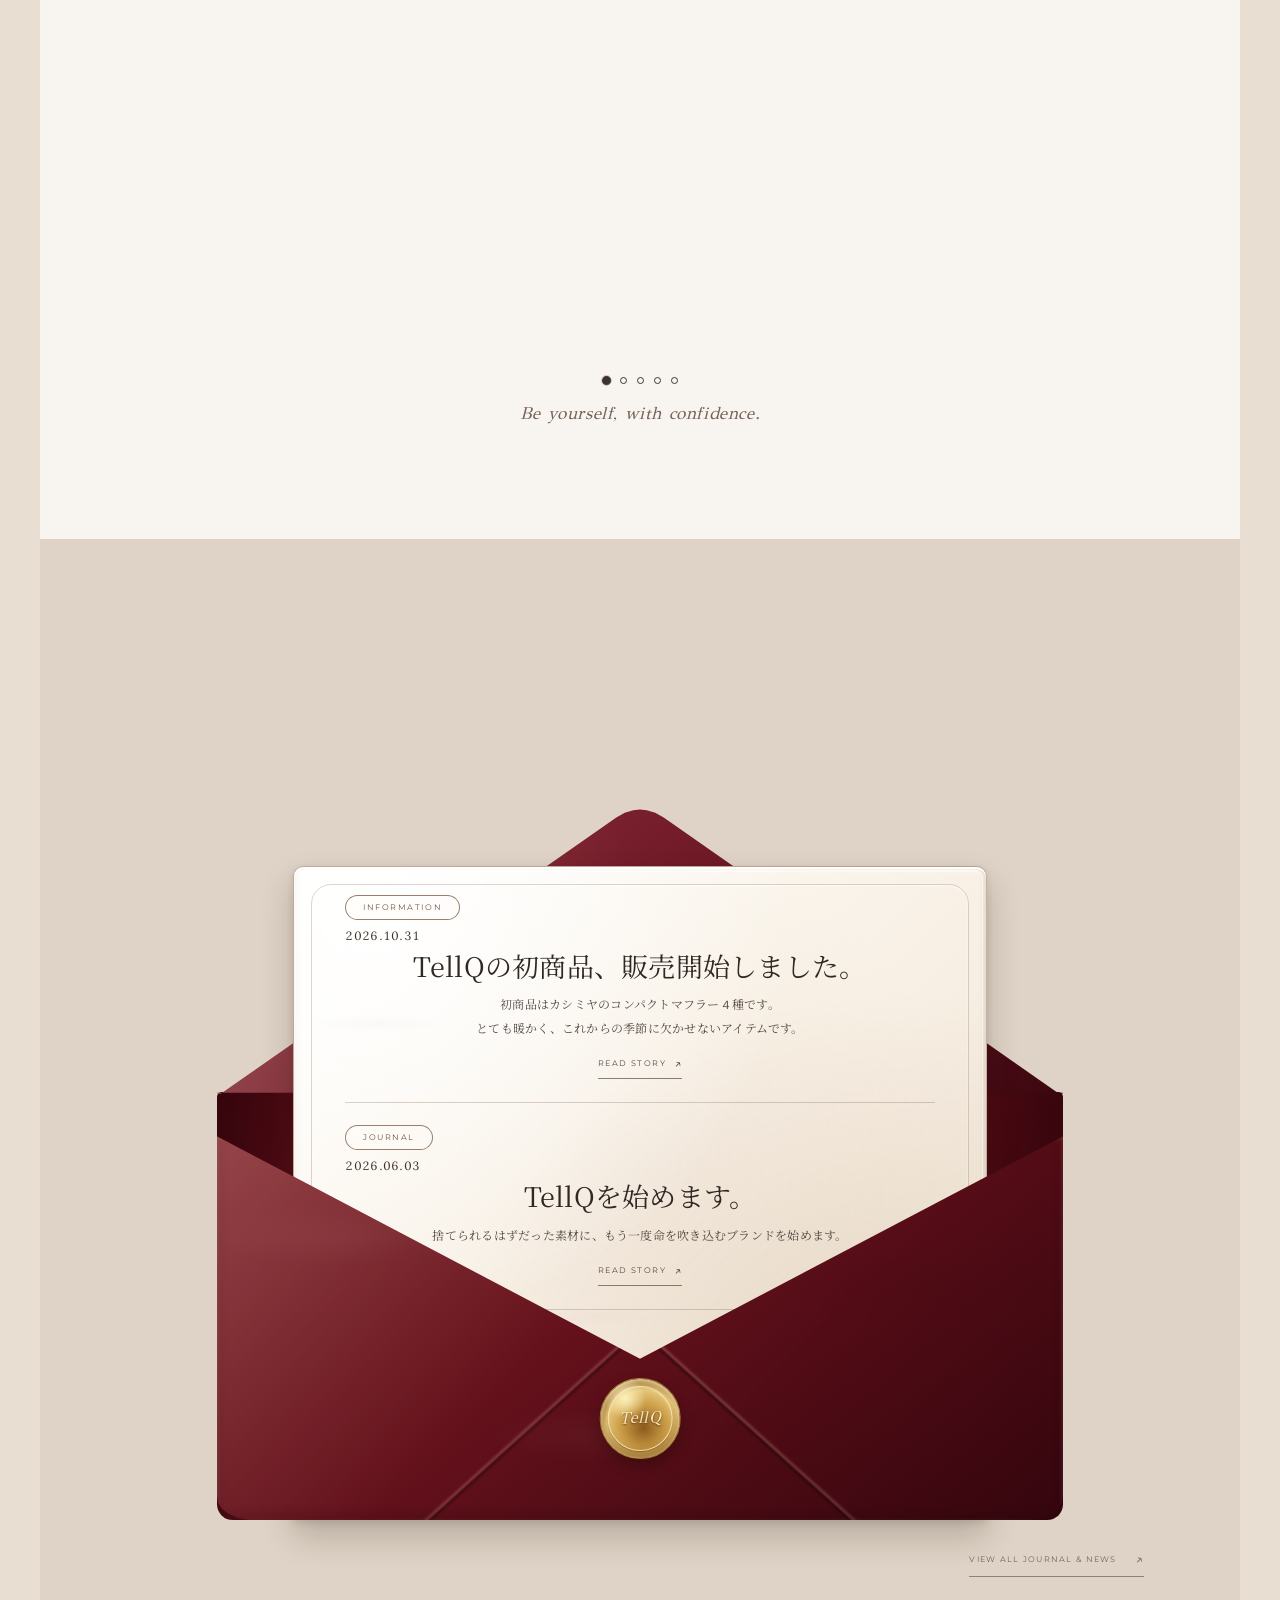
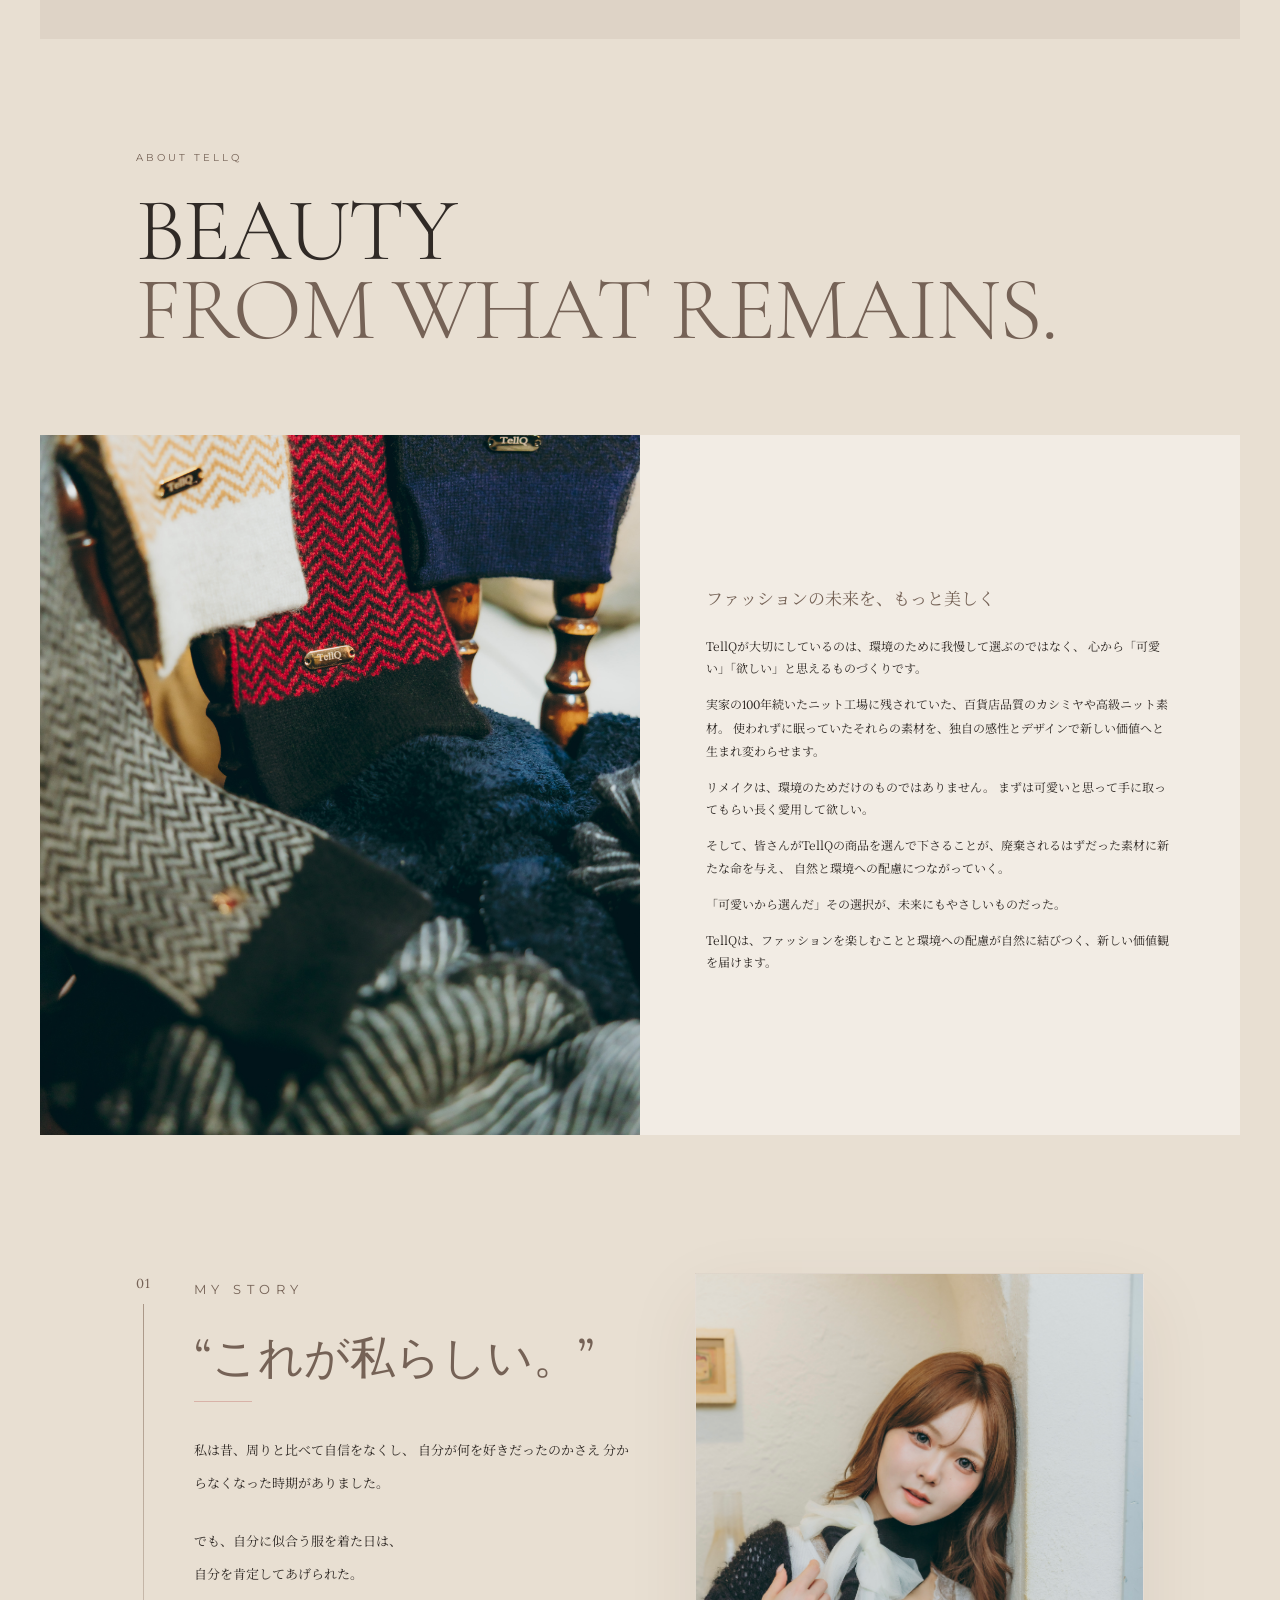
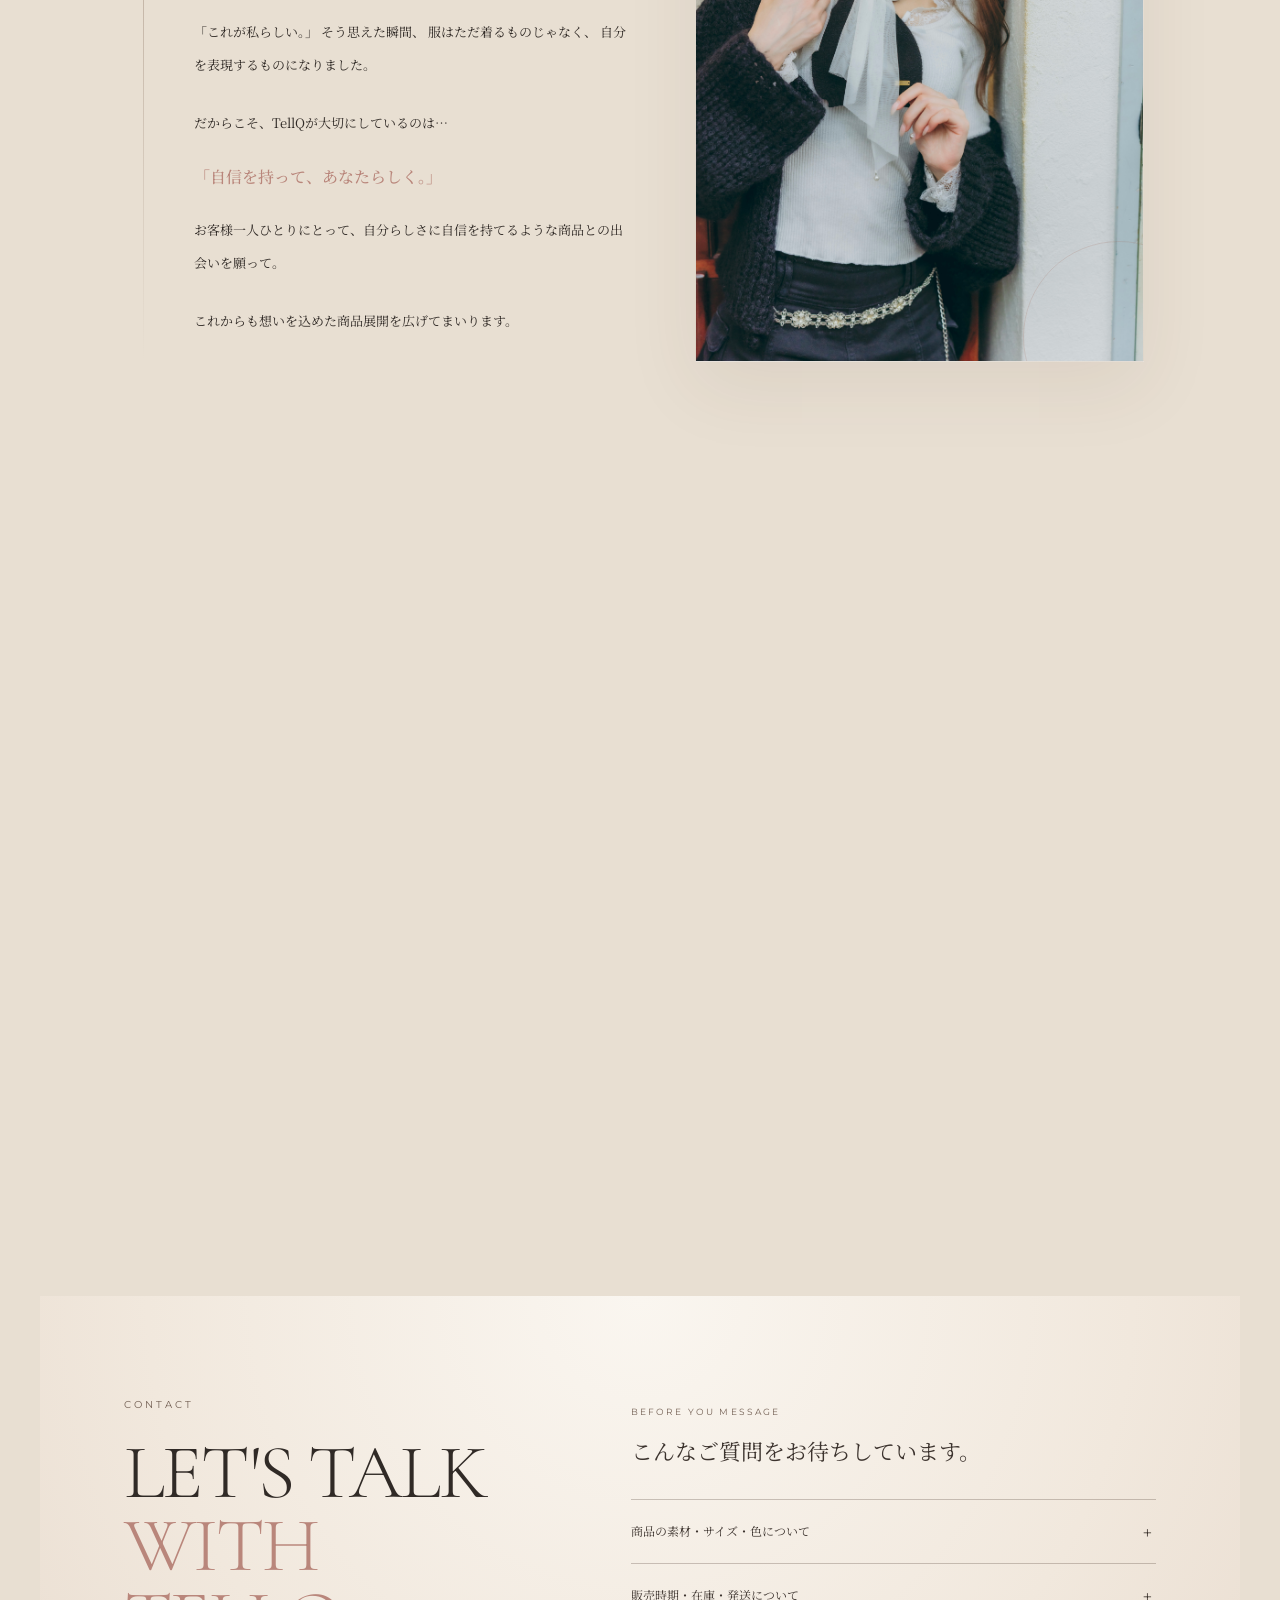
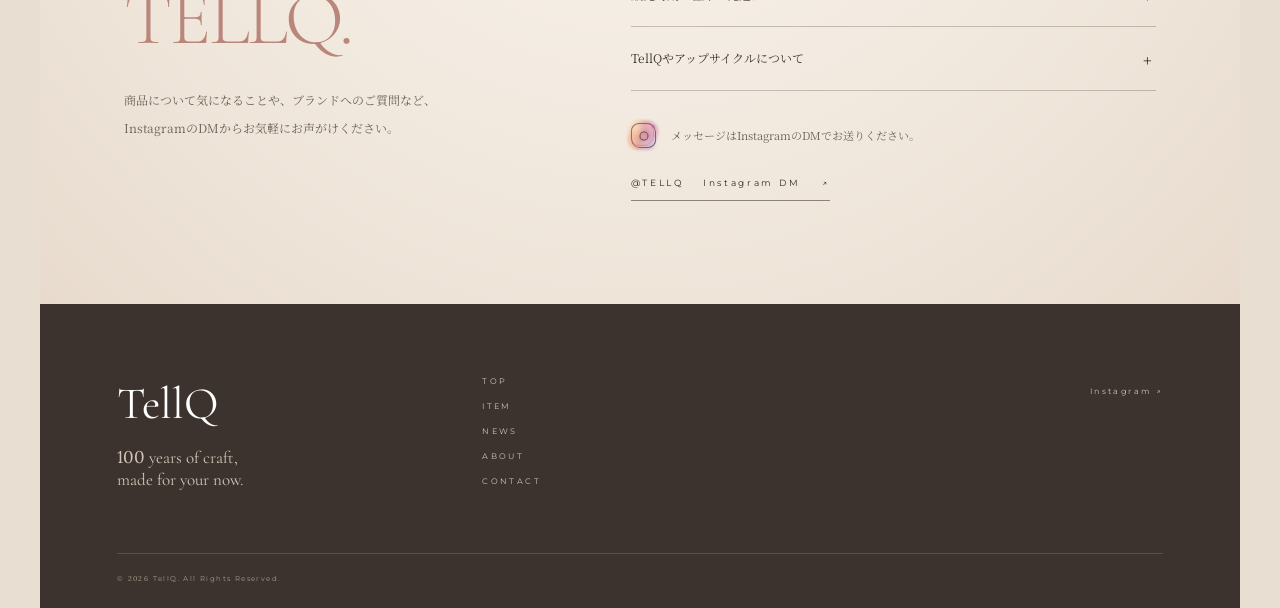
==== commit 382a66ce: "Update TellQ homepage.v.7.17" ====
--- a/index.html
+++ b/index.html
@@ -2,7 +2,15 @@
 <html lang="ja">
 
 <head>
-    <meta charset="UTF-8">
+        <!-- Google tag (gtag.js) - Google Analytics -->
+    <script async src="https://www.googletagmanager.com/gtag/js?id=G-C6D4V7547G"></script>
+    <script>
+        window.dataLayer = window.dataLayer || [];
+        function gtag(){dataLayer.push(arguments);}
+        gtag('js', new Date());
+        gtag('config', 'G-C6D4V7547G');
+    </script>
+<meta charset="UTF-8">
     <meta name="viewport" content="width=device-width, initial-scale=1.0">
 
     <title>TellQ | 100 years of craft, made for your now</title>
@@ -10,7 +18,7 @@
     <meta name="description"
         content="TellQ - 捨てられるはずの物を美しく生まれ変わらせる。100年のものづくりを、今のあなたへ。">
 
-    <link rel="stylesheet" href="style.css?v=7.15">
+    <link rel="stylesheet" href="style.css?v=7.17">
 
     <!-- Google Fonts -->
     <link rel="preconnect" href="https://fonts.googleapis.com">
@@ -324,7 +332,6 @@
                 <div class="news-actions reveal">
                     <a class="news-view-all" href="journal.html">VIEW ALL JOURNAL &amp; NEWS <span aria-hidden="true">↗</span></a>
                 </div>
-
             </div>
 
         </section>
@@ -368,7 +375,7 @@
                 <div class="about-text reveal">
 
                     <p class="lead">
-                        ファッションの未来を、</br>もっと美しく
+                        ファッションの未来を、もっと美しく
                     </p>
 
                     <p>
@@ -384,8 +391,11 @@
                     <p>
                         リメイクは、環境のためだけのものではありません。
                         まずは可愛いと思って手に取ってもらい長く愛用して欲しい。
+                    </p>
+
+                    <p>
                         そして、皆さんがTellQの商品を選んで下さることが、廃棄されるはずだった素材に新たな命を与え、
-                        自然環境への配慮につながっていく。
+                        自然と環境への配慮につながっていく。
                     </p>
 
                     <p>
@@ -408,7 +418,7 @@
                     <p class="section-label">MY STORY</p>
 
                     <h3>
-                        これが私らしい。
+                        “これが私らしい。”
                     </h3>
 
                     <p>
@@ -462,31 +472,23 @@
                 <div class="about-final-inner">
 
                     <p>
-                        TellQ《テルク》という名前は、</br>
-                        フランス語の「Tel que tu es」</br>
-                        という言葉から着想を得ました。</br>
+                        TellQ《テルク》という名前は、フランス語の
+                        「Tel que tu es」という言葉から着想を得ました。</br>
                         それは、「ありのままのあなた」という意味。</br>
                         誰かと比べることなく、自分らしさを大切にし、自分自身を愛し、自信を持って生きてほしい。</br>
                         そんな願いを、TellQという名前に込めています。
                     </p>
 
                     <p>
-                        私たちが大切にしているのは、</br>
-                        時代が変わっても色褪せない本質的な美しさ。</br>
-                        100年続いたニット会社から受け継いだ、</br>
-                        上質な素材とものづくりの精神。</br>
-                        その歴史を大切にしながら、</br>
-                        今の時代にあった新しい</br>
-                        価値とデザインを生み出していきます。
-                    </p>
-
-                    <p>
-                        素材が持つ魅力を最大限に引き出し、</br>
-                        一つひとつに新たな命を吹き込む。</br>
-                        そして、そのアイテムを身につける人が、</br>
-                        自分らしさを誇りに思えるように。</br>
-                        ファッションを通して、</br>
-                        日常に小さな自信と輝きを届けたい。
+                        私たちが大切にしているのは、時代が変わっても色褪せない本質的な美しさ。
+                        100年続いたニット会社から受け継いだ、上質な素材とものづくりの精神。その歴史を大切にしながら、
+                        今の時代にあった新しい価値とデザインを生み出していきます。
+                    </p>
+
+                    <p>
+                        素材が持つ魅力を最大限に引き出し、一つひとつに新たな命を吹き込む。
+                        そして、そのアイテムを身につける人が、自分らしさを誇りに思えるように。
+                        ファッションを通して、日常に小さな自信と輝きを届けたい。
                     </p>
 
                     <h3>
@@ -547,6 +549,7 @@
                     </div>
 
                     <div class="contact-instagram-note">
+                        <span class="instagram-icon" aria-hidden="true"><span class="instagram-icon-dot"></span></span>
                         <p>メッセージはInstagramのDMでお送りください。</p>
                     </div>
 
@@ -586,76 +589,24 @@
 
             </div>
 
+
+            <div class="footer-nav">
+
+                <a href="#top">TOP</a>
+                <a href="#products">ITEM</a>
+                <a href="#news">NEWS</a>
+                <a href="#about">ABOUT</a>
+                <a href="#contact">CONTACT</a>
+
+            </div>
+
+
             <div class="footer-social">
 
-                <div class="footer-social-intro">
-                    <p class="footer-social-heading">OFFICIAL CHANNEL</p>
-                    <p class="footer-social-guide">アイコンをタップ／クリックして、各公式チャンネルをご覧ください。</p>
-                </div>
-
-                <div class="footer-social-links" aria-label="TellQ公式SNS">
-
-                    <a class="footer-social-link"
-                       href="https://www.instagram.com/tellq_you_?dlrf=OXVha3EwbWx5OXhh"
-                       target="_blank"
-                       rel="noopener noreferrer"
-                       aria-label="Instagram（仮リンク）"
-                       title="Instagram">
-                        <span class="instagram-icon footer-instagram-icon" aria-hidden="true">
-                            <span class="instagram-icon-dot"></span>
-                        </span>
-                        <span class="footer-social-label">INSTAGRAM</span>
-                    </a>
-
-                    <a class="footer-social-link"
-                       href="https://youtube.com/@korenuu...?si=zLop8RUGh8aKfAM5"
-                       target="_blank"
-                       rel="noopener noreferrer"
-                       aria-label="YouTube（仮リンク）"
-                       title="YouTube">
-                        <span class="footer-youtube-icon" aria-hidden="true">
-                            <svg viewBox="0 0 34 30" focusable="false">
-                                <path d="M5.1 7.2 C7.8 5.9 25.8 5.8 28.7 7.4
-                                         C31.3 8.8 31.5 20.9 28.4 22.5
-                                         C25.6 24 8 24.1 5.1 22.5
-                                         C2.2 20.9 2.4 8.7 5.1 7.2Z"
-                                      fill="none" stroke="currentColor"
-                                      stroke-width="1.7" stroke-linejoin="round"/>
-                                <path d="M14.1 10.8 C13.8 10.5 13.2 10.8 13.2 11.3
-                                         L13.2 18.8 C13.2 19.4 13.8 19.6 14.3 19.2
-                                         L21.1 15.4 C21.6 15.1 21.5 14.6 21 14.3Z"
-                                      fill="currentColor"/>
-                            </svg>
-                        </span>
-                        <span class="footer-social-label">YOUTUBE</span>
-                    </a>
-
-                    <a class="footer-social-link"
-                       href="http://www.tiktok.com/@tellq_you_"
-                       target="_blank"
-                       rel="noopener noreferrer"
-                       aria-label="TikTok（仮リンク）"
-                       title="TikTok">
-                        <span class="footer-tiktok-icon" aria-hidden="true">
-                            <svg viewBox="0 0 32 32" focusable="false">
-                                <path d="M18.2 4.1 H22 C22.5 7.2 24.1 9.1 27.1 9.8
-                                         V13.5 C24.9 13.4 22.9 12.6 21.3 11.3
-                                         V20.1 C21.3 24.4 18.5 27.2 14.2 27.2
-                                         C10.3 27.2 7.5 24.7 7.5 21.1
-                                         C7.5 17.1 10.9 14.3 15.1 14.8
-                                         V18.7 C13.1 18.3 11.6 19.2 11.6 21
-                                         C11.6 22.3 12.6 23.2 14 23.2
-                                         C15.7 23.2 16.5 22.1 16.5 20.1
-                                         V4.1 H18.2Z"
-                                      fill="none" stroke="currentColor"
-                                      stroke-width="1.8" stroke-linecap="round"
-                                      stroke-linejoin="round"/>
-                            </svg>
-                        </span>
-                        <span class="footer-social-label">TIKTOK</span>
-                    </a>
-
-                </div>
+                <a href="https://www.instagram.com/tellq_you_/" target="_blank"
+                    rel="noopener noreferrer">
+                    Instagram ↗
+                </a>
 
             </div>
 
@@ -687,48 +638,27 @@
                 <p class="section-label">A LITTLE SECRET</p>
 
                 <h2 id="secretPageTitle">
-                    <span class="secret-title-line secret-title-line-first">WELCOME TO</span>
-                    <em class="secret-title-line secret-title-line-second">THE SECRET PAGE.</em>
+                    TELLQ IS STILL<br>
+                    <em>becoming.</em>
                 </h2>
 
                 <div class="secret-intro">
                     <p>
-                        このページを見つけてくれたあなたは、<br>
-                        TellQの商品をお迎えしてくださった、大切なお客様です。<br>
-                        数あるブランドの中からTellQを見つけ、<br>
-                        商品を購入してくださり、本当にありがとうございます。
-                    </p>
-
-                    <p>
-                        皆さんのお手元に商品が届いたことで、<br>
-                        「100年の歴史を今のあなたへ」<br>
-                        という夢がひとつ叶いました。<br>
-                        そして、皆さんの笑顔や温かいお言葉が、<br>
-                        これからの私の糧になっていくと思います。
-                    </p>
-
-                    <p>
-                        ここから先は、普段のSNSではなかなかお見せすることのない、TellQのもうひとつの物語です。<br>
-                        表では綺麗な部分ばかりを発信していますが、ここまで来るまでに、何度も何度も困難がありました。<br>
-                        自信をなくすことも、不安になることもたくさんありました。
-                    </p>
-
-                    <p>
-                        シークレットページでは、そんな普段は見せることのない、泥臭い部分も赤裸々に発信していきます。<br>
-                        商品が生まれるまでの裏側や、悩み、失敗、挑戦。そして、まだ誰にも話していないことも。<br>
-                        このページを見つけてくれた皆さんだからこそ、知ってもらいたいことを、ここに綴っていきます。<br>
-                        ここでしか見られないTellQの姿を通して、もっと身近に感じていただき、今お手元にある商品にも、さらに愛着を持っていただけたら嬉しいです。
-                    </p>
-
-                    <p>
-                        ここから先は、TellQをお迎えしてくれた<br>
-                        あなたにだけ届ける物語。
-                    </p>
-
-                    <p>
-                        これからも、どうぞよろしくお願いします。
-                    </p>
-
+                        もし、このページを見つけたなら。<br>
+                        きっとあなたは、TellQの小さな変化に気づいてくれる人です。
+                    </p>
+
+                    <p>
+                        実は、このサイトはまだ完成していません。<br>
+                        ここにあるデザインも、言葉も、商品の形も、
+                        これから少しずつ変わっていきます。
+                    </p>
+
+                    <p>
+                        TellQは、捨てられるはずだったものを
+                        新しい形へ生まれ変わらせるブランド。
+                        だからこそ、ブランドそのものも一度で完成する必要はないと考えています。
+                    </p>
                 </div>
 
                 <div class="secret-images">
@@ -736,71 +666,43 @@
                         <img src="image/SE1.JPG" alt="TellQ デザイン案・試作写真 01">
                         <figcaption>DESIGN NOTE / 01</figcaption>
                     </figure>
-                    <!--<figure>
+                    <figure>
                         <img src="image/SE2.JPG" alt="TellQ デザイン案・試作写真 02">
                         <figcaption>PROTOTYPE / 02</figcaption>
-                    </figure> -->
+                    </figure>
                 </div>
 
                 <div class="secret-story">
                     <p class="secret-story-label">FROM THE PROCESS</p>
 
-                    <h3>自信から出た不安</h3>
-
-                    <p>
-                        私は幼い頃からものづくりが好きで、ミシンも幼稚園の頃から母に教えてもらっていました。<br>
-                        そんな環境で育った私は、自分の欲しいものは自分で作る、そんな日々を過ごしてきました。<br>
-                        その延長で文化服装学院に進学し、卒業後もものづくりに励んできました。
-                    </p>
-
-                    <p>
-                        TellQを立ち上げた当初も、自分で何度も試作品を作り、<br>
-                        納得がいくまで試行錯誤を繰り返していました。<br>
-                        しかし、最初に立ちはだかった壁は、自分には量産の経験も、<br>
-                        既製品を作った経験もないということでした。<br>
-                        自分が好きなものを作ることと、お客様に届けられる品質の商品を作ることは、全く違う。<br>
-                        そのことに気づいた瞬間、一気に不安が押し寄せてきました。
-                    </p>
-
-                    <p>
-                        「私一人ではブランドを続けていけないかもしれない」<br>
-                    </p>
-
-                    <p>
-                        自分の力を過信していたことにも気づき、正直、とてもショックでした。
-                        でも、そのときふと思い出したんです。<br>
-                        私がこれまで自信を持ってものづくりを続けてこられたのは、<br>
-                        いつも隣で母が支えてくれていたからだということを。<br>
-                        分からないことがあれば、すぐに母に聞きに行く。無理なお願いをしても、
-                        母はいつも器用に手直ししてくれました。<br>
-                        振り返れば、私のものづくりの原点には、いつも母の存在がありました。<br>
-                        だからこそ、これからのTellQも母と一緒に作っていきたい。<br>
-                        そう強く思うようになりました。
-                    </p>
-
-                    <p>
-                        自分一人の力だけではなく、生産のプロである母の力が必要だったのです。
-                        2026年8月、母を説得し、9月からTellQのチームの一員として協力してもらえることになりました。<br>
-                        一緒にブランドを作ってくれること、本当に感謝しています。<br>
-                        ママ、ありがとう。<br>
-                        そして10月31日、無事に皆さんへ販売開始をお知らせすることができました。
-                        ここまで来られたことが、心から嬉しいです。
-                    </p>
-
-                    <p>
-                        今では家族と過ごす時間も増え、以前よりも充実した気持ちでものづくりに向き合えています。<br>
-                        一人で頑張ることだけが、自分の力ではない。<br>
-                        誰かと支え合いながら、一緒に何かを作り上げていくことも、大切なものづくりの形なのだと気づきました。<br>
-                    </p>
-
-                    <p>
-                        そんなかけがえのない時間と、<br>
-                        支えてくれる家族への感謝を大切にしながら、<br>
-                        これからも一つひとつの商品を作り続けていきます。
+                    <h3>最初の試作は、<br>思っていたよりもずっと不格好でした。</h3>
+
+                    <p>
+                        最初に考えていたのは、できるだけ素材の元の表情を残したまま、
+                        シンプルなバッグに仕立てることでした。ところが実際に形にしてみると、
+                        生地の厚みや伸び方が場所によって違い、同じ寸法で裁断しても少しずつ表情が変わりました。
+                    </p>
+
+                    <p>
+                        そこで、ばらつきを欠点として隠すのではなく、
+                        それぞれの素材に合わせてパーツの位置を調整することにしました。
+                        持ち手の幅を何度も変え、ポケットの位置を数センチずつ動かし、
+                        「きれいに揃える」よりも「素材が一番きれいに見える」形を探しました。
+                    </p>
+
+                    <p>
+                        その途中で、採用しなかったデザインもいくつも生まれました。
+                        でも、その試行錯誤があったからこそ、TellQらしい形が少しずつ見えてきた。
+                        このページに載せている写真も、そんな途中の記録です。
+                    </p>
+
+                    <p>
+                        そして、このページがいつかなくなったとき。<br>
+                        それが、TellQのサイトが「完成した日」なのかもしれません。
                     </p>
 
                     <p class="secret-final">
-                        次の更新をお楽しみに<br>
+                        それまでは、まだ途中。<br>
                         <em>We are still becoming.</em>
                     </p>
                 </div>
@@ -882,8 +784,8 @@
 
 
     <script src="product-data.js?v=6.30"></script>
-    <script src="journal-data.js?v=7.13"></script>
-    <script src="script.js?v=6.90"></script>
+    <script src="journal-data.js?v=6.30"></script>
+    <script src="script.js?v=6.44"></script>
 
 </body>
 
--- a/style.css
+++ b/style.css
@@ -969,7 +969,7 @@
     left: 10px;
     bottom: 8px;
     font-family: var(--sans);
-    font-size: 9px;
+    font-size: 8px;
     letter-spacing: 0.12em;
     color: white;
     text-shadow: 0 1px 5px rgba(0,0,0,0.45);
@@ -1445,7 +1445,7 @@
 
 .footer-inner {
     display: grid;
-    grid-template-columns: minmax(0, 1fr) minmax(0, 1fr);
+    grid-template-columns: 1fr 1fr 1fr;
     gap: 50px;
     align-items: start;
 }
@@ -1465,6 +1465,13 @@
     color: #d2c4b7;
 }
 
+.footer-nav {
+    display: flex;
+    flex-direction: column;
+    gap: 15px;
+}
+
+.footer-nav a,
 .footer-social a {
     font-family: var(--sans);
     font-size: 8px;
@@ -1475,6 +1482,7 @@
     transition: color 0.3s ease;
 }
 
+.footer-nav a:hover,
 .footer-social a:hover {
     color: white;
 }
@@ -1537,7 +1545,7 @@
     }
 
     .product-thumb > span:not(.product-thumb-status) {
-        font-size: 7px;
+        font-size: 6px;
         left: 6px;
         bottom: 5px;
     }
@@ -2981,7 +2989,7 @@
     }
 
     .product-thumb > span:not(.product-thumb-status) {
-        font-size: 6px;
+        font-size: 5.5px;
         left: 5px;
         bottom: 5px;
     }
@@ -4343,8 +4351,16 @@
 }
 
 .contact-instagram-note {
-    display: block;
+    display: flex;
+    align-items: center;
+    gap: 15px;
     margin: 32px 0 20px;
+}
+
+.contact-instagram-note .instagram-icon {
+    width: 25px;
+    height: 25px;
+    flex-basis: 25px;
 }
 
 .contact-instagram-note p {
@@ -5198,16 +5214,25 @@
     font-size: 8px;
     letter-spacing: .16em;
 }
-/* NEWS記事詳細タイトル：文字サイズはこの font-size を変更すると調整できます。 */
 .journal-detail h1 {
+    position: relative;
     max-width: 760px;
     margin: 0 0 30px;
     padding-bottom: 27px;
     color: #40372f;
-    font-size: clamp(30px, 4.8vw, 52px);
+    font-size: clamp(32px, 5.2vw, 58px);
     line-height: 1.34;
     letter-spacing: .015em;
     overflow-wrap: anywhere;
+}
+.journal-detail h1::after {
+    content: "";
+    position: absolute;
+    left: 0;
+    bottom: 0;
+    width: 74px;
+    height: 1px;
+    background: var(--detail-accent);
 }
 .journal-detail-image {
     width: 100%;
@@ -5332,8 +5357,7 @@
     .journal-detail-kicker { gap: 9px; margin-bottom: 25px; font-size: 8px; }
     .journal-detail-kicker i { width: 23px; }
     .journal-detail-meta { margin-bottom: 18px; }
-    /* スマホ表示のタイトルサイズもここで調整できます。 */
-    .journal-detail h1 { margin-bottom: 24px; padding-bottom: 21px; font-size: clamp(27px, 7.5vw, 34px); }
+    .journal-detail h1 { margin-bottom: 24px; padding-bottom: 21px; font-size: clamp(29px, 8vw, 38px); }
     .journal-detail-image { max-height: 390px; margin-bottom: 25px; padding: 6px; }
     .journal-detail-content { padding-top: 25px; }
     .journal-detail-content p { font-size: 12px; line-height: 2.35; text-align: left; }
@@ -10112,5875 +10136,3 @@
         font-size: clamp(29px, 9vw, 34px) !important;
     }
 }
-
-
-/* =========================================================
-   TELLQ v6.71 — Keep the existing burgundy envelope artwork fixed
-   ---------------------------------------------------------
-   - The existing wine-red connector, rear triangle, front V flap and seal
-     keep the same visual proportions regardless of the number of articles.
-   - The letter remains in normal document flow and can continue below the envelope.
-   - Desktop: 2 articles on the letter; mobile: 1 article on the letter.
-   - Additional articles continue on the same paper style below the envelope.
-   - Only article spacing is tightened; existing colors, textures and shapes remain.
-========================================================= */
-
-/* The shell geometry is based on the v6.50 reference proportions at 860px:
-   rear triangle 33.72cqw, rear offset 6.74cqw, and front pocket 45.35cqw.
-   Their combined shell height is 72.33cqw, independent of article content. */
-.journal-envelope-back {
-    --journal-envelope-fixed-back-offset: 58px;
-    --journal-envelope-fixed-shell-height: 540px;
-    top: calc(0px - var(--journal-envelope-fixed-back-offset)) !important;
-    right: 0 !important;
-    bottom: auto !important;
-    left: 0 !important;
-    width: 100% !important;
-    height: calc(var(--journal-envelope-fixed-shell-height) + var(--journal-envelope-fixed-back-offset)) !important;
-}
-
-.journal-envelope-connector {
-    top: calc(var(--journal-envelope-triangle-height) - 2px) !important;
-    right: 0 !important;
-    bottom: auto !important;
-    left: 0 !important;
-    height: calc(
-        var(--journal-envelope-fixed-shell-height)
-        - var(--journal-envelope-triangle-height)
-        + var(--journal-envelope-fixed-back-offset)
-        + 2px
-    ) !important;
-    min-height: 0 !important;
-}
-
-.journal-letter {
-    min-height: var(--journal-envelope-fixed-shell-height, 540px) !important;
-}
-
-.journal-envelope-front {
-    --journal-envelope-fixed-front-height: 390px;
-    top: calc(var(--journal-envelope-fixed-shell-height, 540px) - var(--journal-envelope-fixed-front-height)) !important;
-    right: 0 !important;
-    bottom: auto !important;
-    left: 0 !important;
-    height: var(--journal-envelope-fixed-front-height) !important;
-}
-
-.journal-envelope-seal {
-    --journal-envelope-fixed-seal-size: 82px;
-    --journal-envelope-fixed-seal-bottom: 62px;
-    top: calc(
-        var(--journal-envelope-fixed-shell-height, 540px)
-        - var(--journal-envelope-fixed-seal-bottom)
-        - var(--journal-envelope-fixed-seal-size)
-    ) !important;
-    bottom: auto !important;
-    width: var(--journal-envelope-fixed-seal-size) !important;
-}
-
-/* Continuation paper starts after the fixed envelope, so extra stories remain
-   readable without extending or shifting any burgundy/red envelope component. */
-.journal-article-continuation {
-    position: relative;
-    z-index: 6;
-    width: 82%;
-    min-width: 0;
-    margin: 0 auto;
-    padding: 17px clamp(22px, 5.2vw, 58px) 19px;
-    border: 1px solid rgba(163, 139, 119, .32);
-    border-top: 0;
-    border-radius: 0 0 6px 6px;
-    background:
-        repeating-linear-gradient(0deg, rgba(139,117,98,.018) 0 1px, transparent 1px 4px),
-        radial-gradient(ellipse at 12% 8%, rgba(255,255,255,.96) 0%, rgba(255,255,255,0) 48%),
-        radial-gradient(ellipse at 88% 82%, rgba(174,137,103,.16) 0%, rgba(174,137,103,0) 54%),
-        radial-gradient(ellipse at 48% 46%, rgba(222,204,179,.13) 0%, rgba(222,204,179,0) 66%),
-        linear-gradient(135deg, #fffefa 0%, #f8f0e5 54%, #eee1d1 100%);
-    box-shadow: 0 8px 22px rgba(78,57,43,.10), inset 0 1px 0 rgba(255,255,255,.95);
-}
-
-/* Compact article spacing while preserving all existing type, color and alignment. */
-.journal-envelope .journal-archive-card,
-.news-list .journal-archive-card {
-    padding-bottom: 12px !important;
-}
-
-.journal-envelope .journal-archive-card:not(:last-child),
-.journal-envelope .journal-archive-card:last-child,
-.news-list .journal-archive-card:not(:last-child),
-.news-list .journal-archive-card:last-child {
-    margin-bottom: 10px !important;
-    padding-bottom: 11px !important;
-}
-
-.journal-envelope .journal-archive-category,
-.news-list .journal-archive-category {
-    margin-bottom: 8px !important;
-}
-
-.journal-envelope .journal-archive-date,
-.news-list .journal-archive-date {
-    margin-bottom: 5px !important;
-}
-
-.journal-envelope .journal-archive-card h2,
-.news-list .journal-archive-card h2 {
-    margin-bottom: 5px !important;
-}
-
-.journal-envelope .journal-archive-card p,
-.news-list .journal-archive-card p {
-    margin-bottom: 7px !important;
-}
-
-.journal-envelope .journal-archive-card .news-read-more,
-.news-list .journal-archive-card .news-read-more {
-    margin-top: 0 !important;
-    padding-bottom: 3px !important;
-}
-
-/* MORE ITEMS: only the product label at the lower-left of each thumbnail. */
-.product-thumb > span:not(.product-thumb-status) {
-    font-size: 12px;
-}
-
-@media (max-width: 700px) {
-    .journal-envelope-back {
-        --journal-envelope-fixed-back-offset: 42px;
-        --journal-envelope-fixed-shell-height: 540px;
-        top: calc(0px - var(--journal-envelope-fixed-back-offset)) !important;
-        height: calc(var(--journal-envelope-fixed-shell-height) + var(--journal-envelope-fixed-back-offset)) !important;
-    }
-
-    .journal-envelope-front {
-        --journal-envelope-fixed-front-height: clamp(238px, 66vw, 276px);
-    }
-
-    .journal-envelope-seal {
-        --journal-envelope-fixed-seal-size: 64px;
-        --journal-envelope-fixed-seal-bottom: 59px;
-    }
-
-    .journal-letter {
-        min-height: var(--journal-envelope-fixed-shell-height, 540px) !important;
-    }
-
-    .journal-article-continuation {
-        width: 82%;
-        padding: 13px 6% 15px;
-    }
-
-    .journal-envelope .journal-archive-card,
-    .news-list .journal-archive-card {
-        padding-bottom: 9px !important;
-    }
-
-    .journal-envelope .journal-archive-card:not(:last-child),
-    .journal-envelope .journal-archive-card:last-child,
-    .news-list .journal-archive-card:not(:last-child),
-    .news-list .journal-archive-card:last-child {
-        margin-bottom: 8px !important;
-        padding-bottom: 8px !important;
-    }
-
-    .journal-envelope .journal-archive-category,
-    .news-list .journal-archive-category {
-        margin-bottom: 4px !important;
-    }
-
-    .journal-envelope .journal-archive-date,
-    .news-list .journal-archive-date {
-        margin-bottom: 4px !important;
-    }
-
-    .journal-envelope .journal-archive-card h2,
-    .news-list .journal-archive-card h2 {
-        margin-bottom: 4px !important;
-    }
-
-    .journal-envelope .journal-archive-card p,
-    .news-list .journal-archive-card p {
-        margin-bottom: 5px !important;
-    }
-
-    .product-thumb > span:not(.product-thumb-status) {
-        font-size: 7px;
-    }
-}
-
-@media (max-width: 380px) {
-    .journal-envelope-seal {
-        --journal-envelope-fixed-seal-size: 60px;
-        --journal-envelope-fixed-seal-bottom: 55px;
-    }
-
-    .product-thumb > span:not(.product-thumb-status) {
-        font-size: 6px;
-    }
-}
-
-/* Modern browsers: scale every envelope component from the envelope width.
-   The fixed shell remains the same proportion on phones and desktop screens. */
-@supports (width: 1cqw) {
-    .journal-envelope-back {
-        --journal-envelope-fixed-back-offset: 6.74cqw;
-        --journal-envelope-fixed-shell-height: calc(33.72cqw - 6.74cqw + 45.35cqw);
-        top: calc(0px - var(--journal-envelope-fixed-back-offset)) !important;
-        height: calc(var(--journal-envelope-fixed-shell-height) + var(--journal-envelope-fixed-back-offset)) !important;
-    }
-
-    .journal-envelope-connector {
-        height: calc(
-            var(--journal-envelope-fixed-shell-height)
-            - var(--journal-envelope-triangle-height)
-            + var(--journal-envelope-fixed-back-offset)
-            + 2px
-        ) !important;
-    }
-
-    .journal-letter {
-        min-height: calc(33.72cqw - 6.74cqw + 45.35cqw) !important;
-    }
-
-    .journal-envelope-front {
-        --journal-envelope-fixed-front-height: 45.35cqw;
-        top: calc((33.72cqw - 6.74cqw + 45.35cqw) - var(--journal-envelope-fixed-front-height)) !important;
-        height: var(--journal-envelope-fixed-front-height) !important;
-    }
-
-    .journal-envelope-seal {
-        --journal-envelope-fixed-seal-size: max(52px, 9.53cqw);
-        --journal-envelope-fixed-seal-bottom: max(22px, 7.21cqw);
-        top: calc(
-            33.72cqw - 6.74cqw + 45.35cqw
-            - var(--journal-envelope-fixed-seal-bottom)
-            - var(--journal-envelope-fixed-seal-size)
-        ) !important;
-        width: var(--journal-envelope-fixed-seal-size) !important;
-    }
-}
-
-
-/* v6.71 geometry calibration: retain the original desktop reference footprint
-   (860px envelope width: 290px rear triangle, 390px front flap, 622px shell). */
-.journal-envelope-back {
-    --journal-envelope-fixed-back-offset: 58px;
-    --journal-envelope-fixed-shell-height: 622px;
-}
-.journal-letter {
-    --journal-envelope-fixed-shell-height: 622px;
-    min-height: var(--journal-envelope-fixed-shell-height) !important;
-}
-.journal-envelope-front {
-    --journal-envelope-fixed-shell-height: 622px;
-    top: calc(var(--journal-envelope-fixed-shell-height) - var(--journal-envelope-fixed-front-height)) !important;
-}
-.journal-envelope-seal {
-    --journal-envelope-fixed-shell-height: 622px;
-    top: calc(
-        var(--journal-envelope-fixed-shell-height)
-        - var(--journal-envelope-fixed-seal-bottom)
-        - var(--journal-envelope-fixed-seal-size)
-    ) !important;
-}
-
-@media (max-width: 700px) {
-    .journal-envelope-back {
-        --journal-envelope-fixed-shell-height: calc(
-            clamp(182px, 49vw, 214px) - 42px + clamp(238px, 66vw, 276px)
-        );
-    }
-    .journal-letter {
-        --journal-envelope-fixed-shell-height: calc(
-            clamp(182px, 49vw, 214px) - 42px + clamp(238px, 66vw, 276px)
-        );
-        min-height: var(--journal-envelope-fixed-shell-height) !important;
-    }
-    .journal-envelope-front {
-        --journal-envelope-fixed-shell-height: calc(
-            clamp(182px, 49vw, 214px) - 42px + clamp(238px, 66vw, 276px)
-        );
-        top: calc(var(--journal-envelope-fixed-shell-height) - var(--journal-envelope-fixed-front-height)) !important;
-    }
-    .journal-envelope-seal {
-        --journal-envelope-fixed-shell-height: calc(
-            clamp(182px, 49vw, 214px) - 42px + clamp(238px, 66vw, 276px)
-        );
-        top: calc(
-            var(--journal-envelope-fixed-shell-height)
-            - var(--journal-envelope-fixed-seal-bottom)
-            - var(--journal-envelope-fixed-seal-size)
-        ) !important;
-    }
-}
-
-@supports (width: 1cqw) {
-    .journal-envelope-back {
-        --journal-envelope-fixed-shell-height: calc(33.72cqw - 6.74cqw + 45.35cqw);
-    }
-    .journal-letter {
-        --journal-envelope-fixed-shell-height: calc(33.72cqw - 6.74cqw + 45.35cqw);
-        min-height: var(--journal-envelope-fixed-shell-height) !important;
-    }
-    .journal-envelope-front {
-        --journal-envelope-fixed-shell-height: calc(33.72cqw - 6.74cqw + 45.35cqw);
-        top: calc(var(--journal-envelope-fixed-shell-height) - var(--journal-envelope-fixed-front-height)) !important;
-    }
-    .journal-envelope-seal {
-        --journal-envelope-fixed-shell-height: calc(33.72cqw - 6.74cqw + 45.35cqw);
-        top: calc(
-            var(--journal-envelope-fixed-shell-height)
-            - var(--journal-envelope-fixed-seal-bottom)
-            - var(--journal-envelope-fixed-seal-size)
-        ) !important;
-    }
-}
-
-
-/* =========================================================
-   TELLQ v6.73 — TOP NEWS: let the letter grow upward, not below the envelope
-   ---------------------------------------------------------
-   The burgundy envelope artwork retains its existing geometry and colors.
-   The outer envelope reserves only its fixed shell footprint in page flow.
-   The ivory letter is bottom-anchored; additional article cards extend its
-   upper edge upward, remaining on the same sheet above the red front flap.
-   These rules are scoped to the TOP page and do not alter the journal archive.
-========================================================= */
-
-.news-list > .journal-envelope {
-    height: auto !important;
-    min-height: 0 !important;
-    aspect-ratio: 860 / 622 !important;
-}
-
-.news-list > .journal-envelope > .journal-letter {
-    position: absolute !important;
-    top: auto !important;
-    right: auto !important;
-    bottom: 0 !important;
-    left: 9% !important;
-    height: max-content !important;
-    min-height: 100% !important;
-    margin: 0 !important;
-    overflow: visible !important;
-}
-
-
-/* =========================================================
-   TELLQ v6.76 — Fixed VIEW ALL link inside the envelope
-   ---------------------------------------------------------
-   The link is a separate envelope child, not part of the article stack.
-   Its position is measured from the envelope width and therefore does not
-   move when the number or length of article cards changes.
-   The existing envelope artwork and article layout are untouched.
-========================================================= */
-.journal-envelope > .news-view-all-envelope {
-    position: absolute !important;
-    z-index: 3 !important;
-    top: 38.2cqw !important;
-    left: 50% !important;
-    display: inline-flex !important;
-    align-items: center !important;
-    justify-content: center !important;
-    width: max-content !important;
-    max-width: 88% !important;
-    margin: 0 !important;
-    padding: 8px 0 7px !important;
-    transform: translate(-50%, -50%) !important;
-    white-space: nowrap !important;
-    text-align: center !important;
-}
-
-@media (max-width: 700px) {
-    .journal-envelope > .news-view-all-envelope {
-        top: 38.2cqw !important;
-        max-width: 90% !important;
-        font-size: 8px !important;
-        letter-spacing: .12em !important;
-        gap: 9px !important;
-    }
-}
-
-/* Fallback for browsers without container query units. */
-@supports not (width: 1cqw) {
-    .journal-envelope > .news-view-all-envelope {
-        top: 329px !important;
-    }
-
-    @media (max-width: 700px) {
-        .journal-envelope > .news-view-all-envelope {
-            top: 125px !important;
-        }
-    }
-}
-
-
-/* =========================================================
-   TELLQ v6.77 — ALL NEWS page: article list only
-   ---------------------------------------------------------
-   These rules apply only to journal.html via .journal-page.
-   The TOP page's envelope design and all its styles remain unchanged.
-========================================================= */
-
-.journal-page #journalArchiveList {
-    position: relative !important;
-    display: flex !important;
-    flex-direction: column !important;
-    gap: 0 !important;
-    width: min(100%, 940px) !important;
-    max-width: 940px !important;
-    margin: 0 auto !important;
-    padding: 0 !important;
-    border: 0 !important;
-    border-radius: 0 !important;
-    background: none !important;
-    background-image: none !important;
-    box-shadow: none !important;
-    overflow: visible !important;
-    isolation: auto !important;
-}
-
-.journal-page #journalArchiveList::before,
-.journal-page #journalArchiveList::after,
-.journal-page #journalArchiveList > .journal-archive-card::before,
-.journal-page #journalArchiveList > .journal-archive-card::after {
-    content: none !important;
-    display: none !important;
-}
-
-.journal-page #journalArchiveList > .journal-archive-card {
-    position: relative !important;
-    display: grid !important;
-    grid-template-columns: minmax(112px, 18%) minmax(0, 1fr) !important;
-    grid-template-areas:
-        "category title"
-        "date summary"
-        ". readmore";
-    align-items: start !important;
-    column-gap: clamp(20px, 3vw, 38px) !important;
-    row-gap: 0 !important;
-    width: 100% !important;
-    min-width: 0 !important;
-    min-height: 0 !important;
-    margin: 0 !important;
-    padding: 30px 12px 32px !important;
-    border: 0 !important;
-    border-bottom: 1px solid rgba(88, 69, 56, .24) !important;
-    border-radius: 0 !important;
-    background: transparent !important;
-    background-image: none !important;
-    box-shadow: none !important;
-    transform: none !important;
-    text-align: left !important;
-    transition: none !important;
-}
-
-.journal-page #journalArchiveList > .journal-archive-card:first-child {
-    border-top: 1px solid rgba(88, 69, 56, .24) !important;
-}
-
-.journal-page #journalArchiveList > .journal-archive-card > * {
-    position: relative !important;
-    min-width: 0 !important;
-    max-width: 100% !important;
-    text-align: left !important;
-    transform: none !important;
-}
-
-.journal-page #journalArchiveList .journal-archive-category {
-    grid-area: category;
-    justify-self: start;
-    display: inline-flex !important;
-    width: fit-content !important;
-    margin: 0 0 10px !important;
-}
-
-.journal-page #journalArchiveList .journal-archive-date {
-    grid-area: date;
-    display: block !important;
-    margin: 0 !important;
-    padding: 3px 0 0 !important;
-    font-size: clamp(14px, 1.35vw, 17px) !important;
-    line-height: 1.5 !important;
-}
-
-.journal-page #journalArchiveList .journal-archive-date small {
-    display: block !important;
-    margin: 7px 0 0 !important;
-}
-
-.journal-page #journalArchiveList .journal-archive-card h2 {
-    grid-area: title;
-    width: 100% !important;
-    margin: 0 0 8px !important;
-    font-size: clamp(21px, 2.25vw, 29px) !important;
-    line-height: 1.42 !important;
-}
-
-.journal-page #journalArchiveList .journal-archive-card p {
-    grid-area: summary;
-    width: 100% !important;
-    max-width: 760px !important;
-    margin: 0 0 12px !important;
-    font-size: 12px !important;
-    line-height: 1.9 !important;
-}
-
-.journal-page #journalArchiveList .journal-archive-card .news-read-more {
-    grid-area: readmore;
-    justify-self: start;
-    width: fit-content !important;
-    margin: 0 !important;
-    padding: 0 0 4px !important;
-    font-size: 8px !important;
-    line-height: 1.6 !important;
-}
-
-.journal-page #journalArchiveList .journal-archive-card:hover {
-    transform: none !important;
-    background: transparent !important;
-    box-shadow: none !important;
-}
-
-@media (max-width: 700px) {
-    .journal-page #journalArchiveList {
-        width: 100% !important;
-    }
-
-    .journal-page #journalArchiveList > .journal-archive-card {
-        grid-template-columns: minmax(0, 1fr) !important;
-        grid-template-areas:
-            "category"
-            "date"
-            "title"
-            "summary"
-            "readmore";
-        column-gap: 0 !important;
-        padding: 23px 5px 25px !important;
-    }
-
-    .journal-page #journalArchiveList .journal-archive-category {
-        margin-bottom: 8px !important;
-    }
-
-    .journal-page #journalArchiveList .journal-archive-date {
-        padding: 0 !important;
-        margin-bottom: 8px !important;
-        font-size: 14px !important;
-    }
-
-    .journal-page #journalArchiveList .journal-archive-card h2 {
-        margin-bottom: 7px !important;
-        font-size: clamp(20px, 5.3vw, 25px) !important;
-    }
-
-    .journal-page #journalArchiveList .journal-archive-card p {
-        margin-bottom: 9px !important;
-        font-size: 11px !important;
-        line-height: 1.85 !important;
-    }
-}
-
-
-/* =========================================================
-   TELLQ v6.78 — SECRET PAGE TITLE: keep the heading to two lines
-   ---------------------------------------------------------
-   Line 1: WELCOME TO
-   Line 2: THE SECRET PAGE.
-   The second line stays together and scales down on narrow screens.
-   No other secret-page content or site behavior is changed.
-========================================================= */
-
-.secret-page-inner h2 em {
-    display: block;
-    white-space: nowrap;
-    font-size: 0.9em;
-}
-
-@media (max-width: 900px) {
-    .secret-page-inner h2 em {
-        font-size: 0.75em;
-        letter-spacing: -0.045em;
-    }
-}
-
-
-/* =========================================================
-   TELLQ v6.82 — Requested typography refinements
-   ---------------------------------------------------------
-   1. Secret page heading is split into two unbreakable lines.
-      Mobile type sizes are independently reduced to prevent a third line.
-   2. Great Vibes is used for "made for your now.".
-      Google Fonts family: Great Vibes (SIL Open Font License 1.1).
-   3. ABOUT TELLQ .lead message is enlarged by one step.
-   No other content, layout, or interaction behavior is modified.
-========================================================= */
-
-/* SECRET PAGE: exactly two lines at all supported viewport widths. */
-.secret-page-inner #secretPageTitle {
-    width: 100%;
-    max-width: 100%;
-}
-
-.secret-page-inner #secretPageTitle .secret-title-line {
-    display: block !important;
-    width: 100%;
-    max-width: 100%;
-    white-space: nowrap !important;
-    overflow-wrap: normal !important;
-    word-break: keep-all !important;
-}
-
-.secret-page-inner #secretPageTitle .secret-title-line-first {
-    font-size: 1em;
-}
-
-.secret-page-inner #secretPageTitle .secret-title-line-second {
-    font-size: 0.9em;
-    font-style: italic;
-}
-
-@media (max-width: 700px) {
-    .secret-page-inner #secretPageTitle {
-        width: 100%;
-        font-size: clamp(28px, 9.2vw, 52px) !important;
-        line-height: 1.03 !important;
-        letter-spacing: -0.035em !important;
-    }
-
-    .secret-page-inner #secretPageTitle .secret-title-line-first {
-        font-size: clamp(28px, 9.2vw, 52px) !important;
-        letter-spacing: -0.035em !important;
-    }
-
-    .secret-page-inner #secretPageTitle .secret-title-line-second {
-        font-size: clamp(21px, 7.1vw, 38px) !important;
-        letter-spacing: -0.045em !important;
-    }
-}
-
-@media (max-width: 380px) {
-    .secret-page-inner #secretPageTitle {
-        font-size: clamp(26px, 8.7vw, 33px) !important;
-        line-height: 1.04 !important;
-    }
-
-    .secret-page-inner #secretPageTitle .secret-title-line-first {
-        font-size: clamp(26px, 8.7vw, 33px) !important;
-    }
-
-    .secret-page-inner #secretPageTitle .secret-title-line-second {
-        font-size: clamp(20px, 6.5vw, 24px) !important;
-        letter-spacing: -0.05em !important;
-    }
-}
-
-/* TOP HERO: Great Vibes, an ornate free calligraphic script. */
-.hero-heading-italic {
-    font-family: "Great Vibes", "Apple Chancery", "URW Chancery L", cursive !important;
-    font-style: normal !important;
-    font-weight: 400 !important;
-    letter-spacing: 0 !important;
-    font-variation-settings: normal !important;
-}
-
-/* ABOUT TELLQ: enlarge only the lead message by one typographic step. */
-.about-text .lead {
-    font-size: 24px !important;
-}
-
-@media (max-width: 700px) {
-    .about-text .lead {
-        font-size: 23px !important;
-    }
-}
-
-@media (max-width: 380px) {
-    .about-text .lead {
-        font-size: 21px !important;
-    }
-}
-
-
-/* =========================================================
-   TELLQ v6.83 — Prevent NEWS heading / envelope overlap on phones
-   ---------------------------------------------------------
-   The envelope rear triangle extends above the normal-flow top edge.
-   The NEWS title also starts its reveal animation 40px lower.
-   A larger mobile-only margin keeps both areas separate at every
-   supported phone width. The envelope artwork itself is unchanged.
-========================================================= */
-
-@media (max-width: 700px) {
-    .news-inner > .section-title {
-        position: relative !important;
-        z-index: 2 !important;
-    }
-
-    .news-inner > .news-list {
-        position: relative !important;
-        z-index: 1 !important;
-        clear: both !important;
-        margin-top: clamp(132px, 18vw, 150px) !important;
-    }
-}
-
-
-/* =========================================================
-   TELLQ v6.84 — TOP NEWS: three equal-height article slots
-   ---------------------------------------------------------
-   Article content is constrained to identical cards.
-   Summaries are clamped to two lines; the envelope artwork,
-   fixed VIEW ALL link and archive-page styles are unchanged.
-========================================================= */
-
-.news-list > .journal-envelope > .journal-letter {
-    display: flex !important;
-    flex-direction: column !important;
-    justify-content: flex-end !important;
-    gap: 0 !important;
-}
-
-.news-list > .journal-envelope .journal-archive-card {
-    box-sizing: border-box !important;
-    flex: 0 0 clamp(126px, 15.2vw, 146px) !important;
-    height: clamp(126px, 15.2vw, 146px) !important;
-    min-height: 0 !important;
-    max-height: clamp(126px, 15.2vw, 146px) !important;
-    width: 100% !important;
-    min-width: 0 !important;
-    margin: 0 !important;
-    padding: 7px 0 8px !important;
-    overflow: hidden !important;
-    display: flex !important;
-    flex-direction: column !important;
-    align-items: center !important;
-    justify-content: flex-start !important;
-    gap: 3px !important;
-    border: 0 !important;
-    border-bottom: 1px solid rgba(139, 112, 91, .30) !important;
-    background: transparent !important;
-    text-align: center !important;
-}
-
-.news-list > .journal-envelope .journal-archive-card:last-child {
-    border-bottom: 0 !important;
-}
-
-.news-list > .journal-envelope .journal-archive-category {
-    flex: 0 0 auto !important;
-    margin: 0 0 1px !important;
-    line-height: 1.2 !important;
-}
-
-.news-list > .journal-envelope .journal-archive-date {
-    flex: 0 0 auto !important;
-    margin: 0 !important;
-    padding: 0 !important;
-    line-height: 1.25 !important;
-}
-
-.news-list > .journal-envelope .journal-archive-card h2 {
-    flex: 0 0 auto !important;
-    width: 100% !important;
-    max-width: 100% !important;
-    margin: 0 !important;
-    font-size: clamp(18px, 2.05vw, 23px) !important;
-    line-height: 1.28 !important;
-    display: -webkit-box !important;
-    -webkit-box-orient: vertical !important;
-    -webkit-line-clamp: 2 !important;
-    line-clamp: 2 !important;
-    overflow: hidden !important;
-}
-
-.news-list > .journal-envelope .journal-archive-card h2 a {
-    display: block !important;
-    max-width: 100% !important;
-    overflow-wrap: anywhere !important;
-}
-
-.news-list > .journal-envelope .journal-archive-card p {
-    flex: 0 1 auto !important;
-    display: -webkit-box !important;
-    -webkit-box-orient: vertical !important;
-    -webkit-line-clamp: 2 !important;
-    line-clamp: 2 !important;
-    width: 100% !important;
-    max-width: 100% !important;
-    max-height: 2.9em !important;
-    margin: 0 !important;
-    padding: 0 3px !important;
-    overflow: hidden !important;
-    font-size: clamp(10px, 1.05vw, 12px) !important;
-    line-height: 1.45 !important;
-    text-overflow: ellipsis !important;
-    white-space: normal !important;
-}
-
-.news-list > .journal-envelope .journal-archive-card .news-read-more {
-    flex: 0 0 auto !important;
-    margin: auto 0 0 !important;
-    padding: 2px 0 2px !important;
-    font-size: 8px !important;
-    line-height: 1.2 !important;
-}
-
-.news-list > .journal-envelope .journal-archive-card .news-read-more span {
-    font-size: 12px !important;
-}
-
-.news-list > .journal-envelope .journal-archive-card.is-placeholder {
-    opacity: .78;
-}
-
-@media (max-width: 700px) {
-    .news-list > .journal-envelope .journal-archive-card {
-        flex-basis: 122px !important;
-        height: 122px !important;
-        max-height: 122px !important;
-        padding: 6px 0 7px !important;
-        gap: 2px !important;
-    }
-
-    .news-list > .journal-envelope .journal-archive-category {
-        font-size: 8px !important;
-        letter-spacing: .13em !important;
-    }
-
-    .news-list > .journal-envelope .journal-archive-date {
-        font-size: 9px !important;
-    }
-
-    .news-list > .journal-envelope .journal-archive-card h2 {
-        font-size: clamp(17px, 4.5vw, 20px) !important;
-        line-height: 1.25 !important;
-    }
-
-    .news-list > .journal-envelope .journal-archive-card p {
-        font-size: clamp(9px, 2.55vw, 10.5px) !important;
-        line-height: 1.4 !important;
-        max-height: 2.8em !important;
-    }
-
-    .news-list > .journal-envelope .journal-archive-card .news-read-more {
-        font-size: 7px !important;
-        letter-spacing: .12em !important;
-    }
-}
-
-@media (max-width: 380px) {
-    .news-list > .journal-envelope .journal-archive-card {
-        flex-basis: 116px !important;
-        height: 116px !important;
-        max-height: 116px !important;
-    }
-
-    .news-list > .journal-envelope .journal-archive-card h2 {
-        font-size: 16px !important;
-    }
-}
-
-
-/* =========================================================
-   TELLQ v6.85 — TOP NEWS card spacing, divider, and wax seal detail
-   ---------------------------------------------------------
-   1. Reserve a real two-line summary area so its second line cannot
-      collide with the READ STORY link.
-   2. Add a newspaper-like separator between the last slot and VIEW ALL.
-   3. Add small molten-wax drips behind the existing gold TellQ seal.
-   Envelope geometry, colors, article data, links and other features remain.
-========================================================= */
-
-/* Keep each fixed article slot internally separated and predictable. */
-.news-list > .journal-envelope .journal-archive-card {
-    box-sizing: border-box !important;
-    flex: 0 0 152px !important;
-    height: 152px !important;
-    min-height: 152px !important;
-    max-height: 152px !important;
-    padding: 7px 0 8px !important;
-    gap: 2px !important;
-    overflow: hidden !important;
-}
-
-.news-list > .journal-envelope .journal-archive-category {
-    flex: 0 0 auto !important;
-    margin: 0 0 1px !important;
-}
-
-.news-list > .journal-envelope .journal-archive-date {
-    flex: 0 0 auto !important;
-    margin: 0 !important;
-    padding: 0 !important;
-}
-
-.news-list > .journal-envelope .journal-archive-card h2 {
-    flex: 0 0 auto !important;
-    height: auto !important;
-    max-height: 2.4em !important;
-    margin: 0 !important;
-    overflow: hidden !important;
-    font-size: clamp(17px, 1.55vw, 20px) !important;
-    line-height: 1.2 !important;
-    display: -webkit-box !important;
-    -webkit-box-orient: vertical !important;
-    -webkit-line-clamp: 2 !important;
-    line-clamp: 2 !important;
-}
-
-.news-list > .journal-envelope .journal-archive-card p {
-    flex: 0 0 2.7em !important;
-    height: 2.7em !important;
-    min-height: 2.7em !important;
-    max-height: 2.7em !important;
-    width: 100% !important;
-    margin: 0 !important;
-    padding: 0 3px !important;
-    overflow: hidden !important;
-    font-size: clamp(9.5px, .82vw, 11px) !important;
-    line-height: 1.35 !important;
-    display: -webkit-box !important;
-    -webkit-box-orient: vertical !important;
-    -webkit-line-clamp: 2 !important;
-    line-clamp: 2 !important;
-    white-space: normal !important;
-    text-overflow: ellipsis !important;
-}
-
-.news-list > .journal-envelope .journal-archive-card .news-read-more {
-    flex: 0 0 auto !important;
-    margin: auto 0 0 !important;
-    padding: 2px 0 2px !important;
-    line-height: 1.2 !important;
-}
-
-.news-list > .journal-envelope .journal-archive-card.is-placeholder p {
-    flex-basis: 2.7em !important;
-    height: 2.7em !important;
-}
-
-/* Phone cards retain one common height with a dedicated two-line summary
-   row and a separate, non-shrinking READ STORY row. */
-@media (max-width: 700px) {
-    .news-list > .journal-envelope .journal-archive-card {
-        flex-basis: 140px !important;
-        height: 140px !important;
-        min-height: 140px !important;
-        max-height: 140px !important;
-        padding: 6px 0 7px !important;
-        gap: 2px !important;
-    }
-
-    .news-list > .journal-envelope .journal-archive-category {
-        font-size: 8px !important;
-        line-height: 1.2 !important;
-    }
-
-    .news-list > .journal-envelope .journal-archive-date {
-        font-size: 9px !important;
-        line-height: 1.2 !important;
-    }
-
-    .news-list > .journal-envelope .journal-archive-card h2 {
-        max-height: 2.4em !important;
-        font-size: clamp(16px, 4.2vw, 18px) !important;
-        line-height: 1.2 !important;
-    }
-
-    .news-list > .journal-envelope .journal-archive-card p {
-        flex-basis: 2.7em !important;
-        height: 2.7em !important;
-        min-height: 2.7em !important;
-        max-height: 2.7em !important;
-        font-size: clamp(9px, 2.45vw, 10px) !important;
-        line-height: 1.35 !important;
-    }
-
-    .news-list > .journal-envelope .journal-archive-card .news-read-more {
-        margin-top: auto !important;
-        font-size: 7px !important;
-        line-height: 1.2 !important;
-    }
-}
-
-@media (max-width: 380px) {
-    .news-list > .journal-envelope .journal-archive-card {
-        flex-basis: 136px !important;
-        height: 136px !important;
-        min-height: 136px !important;
-        max-height: 136px !important;
-    }
-
-    .news-list > .journal-envelope .journal-archive-card h2 {
-        font-size: 16px !important;
-    }
-
-    .news-list > .journal-envelope .journal-archive-card p {
-        font-size: 9px !important;
-    }
-}
-
-/* Fine separator matching the article rules, just above VIEW ALL. */
-.journal-envelope > .news-view-all-envelope {
-    position: absolute !important;
-}
-
-.journal-envelope > .news-view-all-envelope::before {
-    content: "" !important;
-    position: absolute !important;
-    top: -23px !important;
-    left: 50% !important;
-    width: min(68cqw, 620px) !important;
-    height: 0 !important;
-    border-top: 1px solid rgba(139, 112, 91, .30) !important;
-    transform: translateX(-50%) !important;
-    pointer-events: none !important;
-}
-
-@supports not (width: 1cqw) {
-    .journal-envelope > .news-view-all-envelope::before {
-        width: min(68vw, 620px) !important;
-    }
-}
-
-/* Wax drops: an irregular molten-gold tail sits behind the existing round seal.
-   The round face, TellQ lettering, scale and anchor position are preserved. */
-.journal-envelope-seal {
-    overflow: visible !important;
-    isolation: isolate !important;
-}
-
-.journal-envelope-seal::after {
-    content: "" !important;
-    position: absolute !important;
-    z-index: -1 !important;
-    left: 5% !important;
-    top: 57% !important;
-    width: 90% !important;
-    height: 58% !important;
-    border: 1px solid rgba(164, 116, 43, .88) !important;
-    background:
-        radial-gradient(ellipse at 30% 15%, rgba(255, 240, 174, .86), transparent 34%),
-        linear-gradient(135deg, #e8ca79 0%, #bd8737 38%, #e1bd68 66%, #9b6828 100%) !important;
-    clip-path: polygon(
-        0 0,
-        100% 0,
-        100% 56%,
-        91% 56%,
-        87% 100%,
-        77% 100%,
-        72% 61%,
-        60% 61%,
-        56% 86%,
-        44% 86%,
-        40% 61%,
-        27% 61%,
-        22% 96%,
-        12% 96%,
-        9% 56%,
-        0 56%
-    ) !important;
-    filter: drop-shadow(0 3px 3px rgba(64, 30, 9, .30)) !important;
-    pointer-events: none !important;
-}
-
-@media (max-width: 700px) {
-    .journal-envelope-seal::after {
-        top: 56% !important;
-        height: 60% !important;
-    }
-}
-
-
-/* =========================================================
-   TELLQ v6.86 — TOP NEWS lower spacing + rounded raised wax seal
-   ---------------------------------------------------------
-   1. Bring VIEW ALL and its divider closer to the third/COMING SOON card.
-      Divider width matches the usable width of the article separators.
-   2. Replace the previous drip-like seal extension with a softly irregular,
-      rounded and puffy wax medallion.
-   3. Raise the seal slightly toward the meeting point of paper and envelope.
-   Envelope artwork, article data, links and other functions are unchanged.
-========================================================= */
-
-/* Bring the fixed VIEW ALL block and its separator upward together.
-   32.5cqw reduces the old 38.2cqw offset proportionally on desktop and mobile. */
-.journal-envelope > .news-view-all-envelope {
-    top: 32.5cqw !important;
-}
-
-.journal-envelope > .news-view-all-envelope::before {
-    top: -23px !important;
-    width: min(calc(82cqw - 12.1cqw), 620px) !important;
-}
-
-@supports not (width: 1cqw) {
-    .journal-envelope > .news-view-all-envelope {
-        top: 275px !important;
-    }
-
-    .journal-envelope > .news-view-all-envelope::before {
-        width: min(70%, 620px) !important;
-    }
-}
-
-@media (max-width: 700px) {
-    .journal-envelope > .news-view-all-envelope {
-        top: 32.5cqw !important;
-    }
-
-    @supports not (width: 1cqw) {
-        .journal-envelope > .news-view-all-envelope {
-            top: 105px !important;
-        }
-    }
-}
-
-/* The seal is now a rounded, slightly organic wax medallion.
-   Existing gold palette and TellQ lettering remain; only surface,
-   outline and volume are refined. */
-.journal-envelope-seal {
-    --journal-envelope-fixed-seal-bottom: 76px !important;
-    top: calc(
-        var(--journal-envelope-fixed-shell-height, 622px)
-        - var(--journal-envelope-fixed-seal-bottom)
-        - var(--journal-envelope-fixed-seal-size, 82px)
-    ) !important;
-    bottom: auto !important;
-    border-radius: 48% 52% 50% 49% / 51% 48% 52% 49% !important;
-    border: 2px solid #a87931 !important;
-    background:
-        radial-gradient(ellipse at 29% 20%, rgba(255, 250, 211, .98) 0%, rgba(255, 239, 174, .72) 14%, transparent 34%),
-        radial-gradient(ellipse at 67% 76%, rgba(116, 70, 20, .48) 0%, transparent 42%),
-        radial-gradient(ellipse at 48% 48%, #f1d486 0%, #d8ad5b 47%, #b77e32 76%, #e0bd70 100%) !important;
-    box-shadow:
-        0 9px 15px rgba(29, 8, 6, .34),
-        0 2px 2px rgba(115, 73, 23, .42),
-        inset 0 3px 5px rgba(255, 250, 216, .92),
-        inset 0 -6px 10px rgba(75, 39, 10, .38),
-        inset 2px 0 4px rgba(255, 255, 220, .30) !important;
-    transform: translateX(-50%) rotate(-2deg) !important;
-}
-
-/* Follow the softly irregular outer contour instead of a perfect circle. */
-.journal-envelope-seal::before {
-    inset: 6px !important;
-    border: 1px solid rgba(255, 241, 190, .82) !important;
-    border-radius: 47% 53% 49% 51% / 50% 47% 53% 50% !important;
-    box-shadow:
-        inset 0 1px 3px rgba(255, 255, 220, .46),
-        0 1px 2px rgba(86, 48, 12, .36) !important;
-}
-
-/* Remove the former pointed drip silhouette. The irregular outer contour
-   and layered highlights create a soft, pressed-wax appearance instead. */
-.journal-envelope-seal::after {
-    content: none !important;
-    display: none !important;
-}
-
-@media (max-width: 700px) {
-    .journal-envelope-seal {
-        --journal-envelope-fixed-seal-bottom: 73px !important;
-        top: calc(
-            var(--journal-envelope-fixed-shell-height)
-            - var(--journal-envelope-fixed-seal-bottom)
-            - var(--journal-envelope-fixed-seal-size)
-        ) !important;
-    }
-}
-
-@media (max-width: 380px) {
-    .journal-envelope-seal {
-        --journal-envelope-fixed-seal-bottom: 69px !important;
-        top: calc(
-            var(--journal-envelope-fixed-shell-height)
-            - var(--journal-envelope-fixed-seal-bottom)
-            - var(--journal-envelope-fixed-seal-size)
-        ) !important;
-    }
-}
-
-
-/* =========================================================
-   TELLQ v6.87 — MOBILE ONLY: NEWS title separation + compact article stack
-   ---------------------------------------------------------
-   - Reflow the JOURNAL & NEWS heading into normal document flow.
-   - Reserve a clear gap before the envelope's raised rear triangle.
-   - On phones, show only three compact article titles.
-   - Tapping one title expands its summary and READ STORY link.
-   - Move the gold seal slightly lower on phones only.
-   Desktop NEWS layout, content data, destinations and other sections stay.
-========================================================= */
-
-@media (max-width: 700px) {
-    /* Keep the section heading in normal flow, never over the envelope. */
-    #news.news {
-        padding: 54px 6% 52px !important;
-        overflow: visible !important;
-    }
-
-    #news .news-inner {
-        display: flex !important;
-        flex-direction: column !important;
-        align-items: stretch !important;
-        width: 100% !important;
-        max-width: 100% !important;
-        margin: 0 auto !important;
-        overflow: visible !important;
-    }
-
-    #news .news-inner > .section-title,
-    #news .news-inner > .section-title.reveal {
-        position: relative !important;
-        inset: auto !important;
-        float: none !important;
-        display: block !important;
-        order: 0 !important;
-        width: 100% !important;
-        max-width: 100% !important;
-        height: auto !important;
-        margin: 0 !important;
-        padding: 0 2% !important;
-        opacity: 1 !important;
-        transform: none !important;
-        text-align: left !important;
-        overflow: visible !important;
-    }
-
-    #news .news-inner > .section-title .section-label {
-        display: block !important;
-        margin: 0 0 9px !important;
-        font-size: 8px !important;
-        line-height: 1.4 !important;
-        letter-spacing: .24em !important;
-    }
-
-    #news .news-inner > .section-title h2 {
-        position: static !important;
-        display: block !important;
-        width: 100% !important;
-        max-width: 100% !important;
-        margin: 0 !important;
-        padding: 0 !important;
-        font-size: clamp(35px, 9.6vw, 45px) !important;
-        line-height: .94 !important;
-        letter-spacing: -.035em !important;
-        text-align: left !important;
-        white-space: normal !important;
-        overflow-wrap: normal !important;
-    }
-
-    #news .news-inner > .section-title h2 span {
-        display: block !important;
-        margin: 0 !important;
-        padding: 0 !important;
-    }
-
-    /* The envelope rear flap rises 42px above the list. This top margin
-       leaves at least 70px between the heading and the visible flap. */
-    #news .news-inner > .news-list {
-        position: relative !important;
-        order: 1 !important;
-        clear: both !important;
-        float: none !important;
-        width: 100% !important;
-        max-width: 100% !important;
-        margin: clamp(112px, 25vw, 136px) auto 0 !important;
-        padding: 0 !important;
-        z-index: 1 !important;
-        overflow: visible !important;
-    }
-
-    /* Use the upper part of the existing letter as a compact stack of notes. */
-    #news .news-list > .journal-envelope > .journal-letter {
-        display: flex !important;
-        flex-direction: column !important;
-        align-items: stretch !important;
-        justify-content: flex-start !important;
-        gap: 0 !important;
-        padding: 18px 6% 172px !important;
-        overflow: visible !important;
-    }
-
-    /* Three overlapping paper tabs: titles only while collapsed. */
-    #news .news-list > .journal-envelope .journal-archive-card {
-        position: relative !important;
-        display: flex !important;
-        flex: 0 0 auto !important;
-        flex-direction: column !important;
-        align-items: stretch !important;
-        justify-content: center !important;
-        box-sizing: border-box !important;
-        width: 100% !important;
-        min-width: 0 !important;
-        min-height: 58px !important;
-        height: auto !important;
-        max-height: none !important;
-        margin: 0 0 -7px !important;
-        padding: 9px 12px !important;
-        overflow: hidden !important;
-        border: 1px solid rgba(151, 119, 96, .36) !important;
-        border-radius: 4px !important;
-        background:
-            linear-gradient(145deg, rgba(255,255,255,.98), rgba(247,239,229,.97)) !important;
-        box-shadow:
-            0 3px 8px rgba(70, 48, 34, .10),
-            inset 0 1px 0 rgba(255,255,255,.95) !important;
-        text-align: center !important;
-        transition:
-            transform .28s ease,
-            box-shadow .28s ease,
-            margin .28s ease,
-            background .28s ease !important;
-    }
-
-    #news .news-list > .journal-envelope .journal-archive-card:nth-child(2) {
-        width: 96% !important;
-        margin-left: 2% !important;
-        z-index: 4 !important;
-    }
-
-    #news .news-list > .journal-envelope .journal-archive-card:nth-child(3) {
-        width: 92% !important;
-        margin-left: 4% !important;
-        z-index: 5 !important;
-    }
-
-    #news .news-list > .journal-envelope .journal-archive-card .journal-archive-category,
-    #news .news-list > .journal-envelope .journal-archive-card .journal-archive-date,
-    #news .news-list > .journal-envelope .journal-archive-card p,
-    #news .news-list > .journal-envelope .journal-archive-card .news-read-more {
-        display: none !important;
-    }
-
-    #news .news-list > .journal-envelope .journal-archive-card h2 {
-        display: block !important;
-        flex: 0 0 auto !important;
-        width: 100% !important;
-        max-width: 100% !important;
-        max-height: 2.6em !important;
-        margin: 0 !important;
-        padding: 0 !important;
-        overflow: hidden !important;
-        color: #302822 !important;
-        font-size: clamp(14px, 3.9vw, 17px) !important;
-        font-weight: 450 !important;
-        line-height: 1.3 !important;
-        letter-spacing: .015em !important;
-        text-align: center !important;
-    }
-
-    #news .news-list > .journal-envelope .journal-archive-card h2 a {
-        display: block !important;
-        position: relative !important;
-        width: 100% !important;
-        padding: 0 20px 0 4px !important;
-        color: inherit !important;
-        text-decoration: none !important;
-        overflow-wrap: anywhere !important;
-    }
-
-    #news .news-list > .journal-envelope .journal-archive-card h2 a::after {
-        content: "+" !important;
-        position: absolute !important;
-        top: 50% !important;
-        right: 2px !important;
-        transform: translateY(-50%) !important;
-        color: #8a6e5b !important;
-        font-family: var(--sans) !important;
-        font-size: 17px !important;
-        font-weight: 300 !important;
-        line-height: 1 !important;
-    }
-
-    /* Selected note lifts forward and reveals its summary and story link. */
-    #news .news-list > .journal-envelope .journal-archive-card.is-expanded {
-        z-index: 12 !important;
-        width: 100% !important;
-        min-height: 0 !important;
-        margin: 5px 0 13px !important;
-        padding: 14px 14px 12px !important;
-        overflow: visible !important;
-        transform: translateY(-4px) scale(1.015) !important;
-        background: #fffdf9 !important;
-        box-shadow:
-            0 12px 24px rgba(65, 45, 32, .18),
-            inset 0 1px 0 rgba(255,255,255,.98) !important;
-    }
-
-    #news .news-list > .journal-envelope .journal-archive-card.is-expanded h2 {
-        max-height: none !important;
-        margin-bottom: 9px !important;
-    }
-
-    #news .news-list > .journal-envelope .journal-archive-card.is-expanded h2 a::after {
-        content: "−" !important;
-    }
-
-    #news .news-list > .journal-envelope .journal-archive-card.is-expanded p {
-        display: -webkit-box !important;
-        flex: 0 0 auto !important;
-        width: 100% !important;
-        max-width: 100% !important;
-        max-height: 2.9em !important;
-        margin: 0 0 9px !important;
-        padding: 0 2px !important;
-        overflow: hidden !important;
-        color: rgba(57, 47, 40, .86) !important;
-        font-family: var(--serif) !important;
-        font-size: 10.5px !important;
-        line-height: 1.45 !important;
-        text-align: center !important;
-        -webkit-box-orient: vertical !important;
-        -webkit-line-clamp: 2 !important;
-        line-clamp: 2 !important;
-    }
-
-    #news .news-list > .journal-envelope .journal-archive-card.is-expanded .news-read-more {
-        display: inline-flex !important;
-        flex: 0 0 auto !important;
-        align-items: center !important;
-        justify-content: center !important;
-        gap: 8px !important;
-        width: fit-content !important;
-        margin: 0 auto !important;
-        padding: 2px 0 3px !important;
-        border-bottom: 1px solid rgba(91, 69, 55, .58) !important;
-        color: #57483e !important;
-        font-family: var(--sans) !important;
-        font-size: 7px !important;
-        line-height: 1.4 !important;
-        letter-spacing: .15em !important;
-        text-decoration: none !important;
-    }
-
-    /* Only mobile seal position changes: reduce bottom offset to move it down. */
-    #news .journal-envelope-seal {
-        --journal-envelope-fixed-seal-bottom: 52px !important;
-        top: calc(
-            var(--journal-envelope-fixed-shell-height)
-            - var(--journal-envelope-fixed-seal-bottom)
-            - var(--journal-envelope-fixed-seal-size)
-        ) !important;
-    }
-}
-
-@media (max-width: 380px) {
-    #news .news-inner > .section-title h2 {
-        font-size: clamp(33px, 9.2vw, 38px) !important;
-    }
-
-    #news .news-inner > .news-list {
-        margin-top: 112px !important;
-    }
-
-    #news .news-list > .journal-envelope > .journal-letter {
-        padding-right: 5% !important;
-        padding-left: 5% !important;
-    }
-
-    #news .journal-envelope-seal {
-        --journal-envelope-fixed-seal-bottom: 48px !important;
-        top: calc(
-            var(--journal-envelope-fixed-shell-height)
-            - var(--journal-envelope-fixed-seal-bottom)
-            - var(--journal-envelope-fixed-seal-size)
-        ) !important;
-    }
-}
-
-
-/* The short mobile action label must not alter desktop article headings. */
-.mobile-news-open-label {
-    display: none !important;
-}
-
-/* =========================================================
-   TELLQ v6.88 — MOBILE ONLY: uniform, compact and non-overlapping NEWS cards
-   ---------------------------------------------------------
-   - All three collapsed article tabs have exactly the same width and height.
-   - The closed state shows a one-line title and "記事を見る".
-   - Tapping a tab expands only that article to reveal its summary and link.
-   - Expanded content remains in normal flow and can push the envelope downward.
-   - JS separately clears the heading from the envelope rear flap and paper top.
-   - Desktop layout and behavior are unchanged.
-========================================================= */
-
-@media (max-width: 700px) {
-    /* Give the heading a stable, independent block above the envelope. */
-    #news.news {
-        padding: 58px 6% 58px !important;
-        overflow: visible !important;
-    }
-
-    #news .news-inner {
-        display: flex !important;
-        flex-direction: column !important;
-        align-items: stretch !important;
-        width: 100% !important;
-        max-width: 100% !important;
-        margin: 0 auto !important;
-        overflow: visible !important;
-    }
-
-    #news .news-inner > .section-title,
-    #news .news-inner > .section-title.reveal,
-    #news .news-inner > .section-title.reveal.active {
-        position: relative !important;
-        inset: auto !important;
-        float: none !important;
-        display: block !important;
-        order: 0 !important;
-        width: 100% !important;
-        max-width: 100% !important;
-        height: auto !important;
-        margin: 0 !important;
-        padding: 0 2% !important;
-        opacity: 1 !important;
-        transform: none !important;
-        text-align: left !important;
-        overflow: visible !important;
-        z-index: 3 !important;
-    }
-
-    #news .news-inner > .section-title .section-label {
-        display: block !important;
-        margin: 0 0 9px !important;
-        font-size: 8px !important;
-        line-height: 1.4 !important;
-        letter-spacing: .24em !important;
-    }
-
-    #news .news-inner > .section-title h2 {
-        position: static !important;
-        display: block !important;
-        width: 100% !important;
-        max-width: 100% !important;
-        margin: 0 !important;
-        padding: 0 !important;
-        font-size: clamp(35px, 9.6vw, 45px) !important;
-        line-height: .94 !important;
-        letter-spacing: -.035em !important;
-        text-align: left !important;
-        white-space: normal !important;
-        overflow-wrap: normal !important;
-    }
-
-    #news .news-inner > .section-title h2 span {
-        display: block !important;
-        margin: 0 !important;
-        padding: 0 !important;
-    }
-
-    /* Start the entire envelope well below the heading.
-       JS adds any extra clearance needed by the actual rear flap/paper bounds. */
-    #news .news-inner > .news-list {
-        position: relative !important;
-        order: 1 !important;
-        clear: both !important;
-        float: none !important;
-        display: block !important;
-        width: 100% !important;
-        max-width: 100% !important;
-        margin: clamp(160px, 38vw, 190px) auto 0 !important;
-        padding: 0 !important;
-        z-index: 1 !important;
-        overflow: visible !important;
-    }
-
-    #news .news-list > .journal-envelope {
-        position: relative !important;
-        width: 100% !important;
-        max-width: 100% !important;
-        margin: 0 auto !important;
-        overflow: visible !important;
-    }
-
-    #news .news-list > .journal-envelope > .journal-letter {
-        display: flex !important;
-        flex-direction: column !important;
-        align-items: stretch !important;
-        justify-content: flex-start !important;
-        gap: 0 !important;
-        padding: 18px 6% 172px !important;
-        overflow: visible !important;
-    }
-
-    /* Every collapsed article tab has the same footprint and alignment. */
-    #news .news-list > .journal-envelope > .journal-letter > .journal-archive-card,
-    #news .news-list > .journal-envelope > .journal-letter > .journal-archive-card:nth-child(2),
-    #news .news-list > .journal-envelope > .journal-letter > .journal-archive-card:nth-child(3) {
-        position: relative !important;
-        display: flex !important;
-        flex: 0 0 48px !important;
-        flex-direction: column !important;
-        align-items: stretch !important;
-        justify-content: center !important;
-        box-sizing: border-box !important;
-        width: 100% !important;
-        min-width: 0 !important;
-        min-height: 48px !important;
-        height: 48px !important;
-        max-height: 48px !important;
-        margin: 0 0 -5px 0 !important;
-        padding: 5px 11px !important;
-        overflow: hidden !important;
-        border: 1px solid rgba(151, 119, 96, .36) !important;
-        border-radius: 4px !important;
-        background: linear-gradient(145deg, rgba(255,255,255,.99), rgba(247,239,229,.98)) !important;
-        box-shadow:
-            0 2px 6px rgba(70, 48, 34, .09),
-            inset 0 1px 0 rgba(255,255,255,.96) !important;
-        text-align: left !important;
-        transform: none !important;
-        transition:
-            height .25s ease,
-            min-height .25s ease,
-            margin .25s ease,
-            padding .25s ease,
-            box-shadow .25s ease,
-            background .25s ease !important;
-    }
-
-    #news .news-list > .journal-envelope > .journal-letter > .journal-archive-card:nth-child(1) {
-        z-index: 3 !important;
-    }
-
-    #news .news-list > .journal-envelope > .journal-letter > .journal-archive-card:nth-child(2) {
-        z-index: 4 !important;
-    }
-
-    #news .news-list > .journal-envelope > .journal-letter > .journal-archive-card:nth-child(3) {
-        z-index: 5 !important;
-    }
-
-    /* Keep category/date/summary/READ STORY hidden until the card is opened. */
-    #news .news-list > .journal-envelope .journal-archive-card .journal-archive-category,
-    #news .news-list > .journal-envelope .journal-archive-card .journal-archive-date,
-    #news .news-list > .journal-envelope .journal-archive-card p,
-    #news .news-list > .journal-envelope .journal-archive-card .news-read-more {
-        display: none !important;
-    }
-
-    #news .news-list > .journal-envelope .journal-archive-card h2 {
-        display: block !important;
-        flex: 0 0 auto !important;
-        width: 100% !important;
-        max-width: 100% !important;
-        max-height: 1.5em !important;
-        margin: 0 !important;
-        padding: 0 !important;
-        overflow: hidden !important;
-        color: #302822 !important;
-        font-size: clamp(14px, 3.8vw, 16px) !important;
-        font-weight: 450 !important;
-        line-height: 1.4 !important;
-        letter-spacing: .01em !important;
-        text-align: left !important;
-    }
-
-    #news .news-list > .journal-envelope .journal-archive-card h2 a {
-        display: flex !important;
-        align-items: center !important;
-        justify-content: space-between !important;
-        gap: 10px !important;
-        position: relative !important;
-        width: 100% !important;
-        min-width: 0 !important;
-        margin: 0 !important;
-        padding: 0 !important;
-        color: inherit !important;
-        text-decoration: none !important;
-    }
-
-    #news .news-list > .journal-envelope .mobile-news-title {
-        display: block !important;
-        flex: 1 1 auto !important;
-        min-width: 0 !important;
-        max-width: 100% !important;
-        overflow: hidden !important;
-        text-overflow: ellipsis !important;
-        white-space: nowrap !important;
-    }
-
-    #news .news-list > .journal-envelope .mobile-news-open-label {
-        display: inline-flex !important;
-        flex: 0 0 auto !important;
-        align-items: center !important;
-        gap: 4px !important;
-        color: #8a6e5b !important;
-        font-family: var(--sans) !important;
-        font-size: 8px !important;
-        font-weight: 500 !important;
-        letter-spacing: .04em !important;
-        white-space: nowrap !important;
-    }
-
-    #news .news-list > .journal-envelope .mobile-news-open-label::after {
-        content: "+" !important;
-        font-size: 13px !important;
-        font-weight: 300 !important;
-        line-height: 1 !important;
-    }
-
-    /* The active card grows in normal flow, never upward into the section heading. */
-    #news .news-list > .journal-envelope > .journal-letter > .journal-archive-card.is-expanded,
-    #news .news-list > .journal-envelope > .journal-letter > .journal-archive-card:nth-child(2).is-expanded,
-    #news .news-list > .journal-envelope > .journal-letter > .journal-archive-card:nth-child(3).is-expanded {
-        z-index: 12 !important;
-        flex: 0 0 auto !important;
-        width: 100% !important;
-        min-height: 0 !important;
-        height: auto !important;
-        max-height: none !important;
-        margin: 9px 0 14px !important;
-        padding: 13px 13px 11px !important;
-        overflow: visible !important;
-        transform: none !important;
-        background: #fffdf9 !important;
-        box-shadow:
-            0 9px 20px rgba(65, 45, 32, .15),
-            inset 0 1px 0 rgba(255,255,255,.98) !important;
-    }
-
-    #news .news-list > .journal-envelope .journal-archive-card.is-expanded h2 {
-        max-height: none !important;
-        margin: 0 0 9px !important;
-    }
-
-    #news .news-list > .journal-envelope .journal-archive-card.is-expanded .mobile-news-title {
-        white-space: normal !important;
-        overflow: visible !important;
-        text-overflow: clip !important;
-    }
-
-    #news .news-list > .journal-envelope .journal-archive-card.is-expanded .mobile-news-open-label::after {
-        content: "−" !important;
-    }
-
-    #news .news-list > .journal-envelope .journal-archive-card.is-expanded p {
-        display: -webkit-box !important;
-        flex: 0 0 auto !important;
-        width: 100% !important;
-        max-width: 100% !important;
-        height: auto !important;
-        max-height: 2.9em !important;
-        margin: 0 0 9px !important;
-        padding: 0 1px !important;
-        overflow: hidden !important;
-        color: rgba(57, 47, 40, .88) !important;
-        font-family: var(--serif) !important;
-        font-size: 10.5px !important;
-        line-height: 1.45 !important;
-        text-align: left !important;
-        -webkit-box-orient: vertical !important;
-        -webkit-line-clamp: 2 !important;
-        line-clamp: 2 !important;
-    }
-
-    #news .news-list > .journal-envelope .journal-archive-card.is-expanded .news-read-more {
-        display: inline-flex !important;
-        flex: 0 0 auto !important;
-        align-items: center !important;
-        justify-content: center !important;
-        gap: 8px !important;
-        width: fit-content !important;
-        margin: 0 !important;
-        padding: 2px 0 3px !important;
-        border-bottom: 1px solid rgba(91, 69, 55, .58) !important;
-        color: #57483e !important;
-        font-family: var(--sans) !important;
-        font-size: 7px !important;
-        line-height: 1.4 !important;
-        letter-spacing: .15em !important;
-        text-decoration: none !important;
-    }
-
-    /* The fixed seal remains part of the envelope. Only its mobile position
-       is kept at the existing v6.87 lower setting. */
-    #news .journal-envelope-seal {
-        --journal-envelope-fixed-seal-bottom: 52px !important;
-        top: calc(
-            var(--journal-envelope-fixed-shell-height)
-            - var(--journal-envelope-fixed-seal-bottom)
-            - var(--journal-envelope-fixed-seal-size)
-        ) !important;
-    }
-}
-
-@media (max-width: 380px) {
-    #news .news-inner > .section-title h2 {
-        font-size: clamp(33px, 9.2vw, 38px) !important;
-    }
-
-    #news .news-inner > .news-list {
-        margin-top: 160px !important;
-    }
-
-    #news .news-list > .journal-envelope > .journal-letter {
-        padding-right: 5% !important;
-        padding-left: 5% !important;
-    }
-
-    #news .journal-envelope-seal {
-        --journal-envelope-fixed-seal-bottom: 48px !important;
-        top: calc(
-            var(--journal-envelope-fixed-shell-height)
-            - var(--journal-envelope-fixed-seal-bottom)
-            - var(--journal-envelope-fixed-seal-size)
-        ) !important;
-    }
-}
-
-
-/* =========================================================
-   TELLQ v6.89 — MOBILE NEWS: visible dates, tighter cards, stable envelope
-   ---------------------------------------------------------
-   - Preserve the three article cards' equal width.
-   - Show the publication date even while each card is closed.
-   - Keep the closed cards compact and reduce the expanded card's height.
-   - Avoid layout-size transitions and stabilize the envelope layers on scroll.
-   - Mobile only; desktop styles and all other sections remain untouched.
-========================================================= */
-@media (max-width: 700px) {
-    #news .news-list > .journal-envelope > .journal-letter > .journal-archive-card,
-    #news .news-list > .journal-envelope > .journal-letter > .journal-archive-card:nth-child(2),
-    #news .news-list > .journal-envelope > .journal-letter > .journal-archive-card:nth-child(3) {
-        flex: 0 0 62px !important;
-        min-height: 62px !important;
-        height: 62px !important;
-        max-height: 62px !important;
-        margin: 0 0 -5px 0 !important;
-        padding: 5px 10px !important;
-        transition: box-shadow .16s ease, background .16s ease !important;
-        scroll-margin-block: 12px;
-    }
-
-    /* Date remains visible in the closed state, directly above the title. */
-    #news .news-list > .journal-envelope .journal-archive-card .journal-archive-date {
-        display: block !important;
-        flex: 0 0 auto !important;
-        width: 100% !important;
-        margin: 0 0 2px !important;
-        padding: 0 !important;
-        color: rgba(79, 62, 49, .82) !important;
-        font-family: var(--lora) !important;
-        font-size: 8px !important;
-        line-height: 1.2 !important;
-        letter-spacing: .045em !important;
-        text-align: left !important;
-    }
-
-    #news .news-list > .journal-envelope .journal-archive-card h2 {
-        max-height: 1.45em !important;
-        margin: 0 !important;
-        font-size: clamp(13px, 3.55vw, 15px) !important;
-        line-height: 1.35 !important;
-    }
-
-    #news .news-list > .journal-envelope .mobile-news-open-label {
-        font-size: 7.5px !important;
-        letter-spacing: .025em !important;
-    }
-
-    /* Expanded card: short, predictable content block with no tall stretch. */
-    #news .news-list > .journal-envelope > .journal-letter > .journal-archive-card.is-expanded,
-    #news .news-list > .journal-envelope > .journal-letter > .journal-archive-card:nth-child(2).is-expanded,
-    #news .news-list > .journal-envelope > .journal-letter > .journal-archive-card:nth-child(3).is-expanded {
-        flex: 0 0 auto !important;
-        min-height: 0 !important;
-        height: auto !important;
-        max-height: 126px !important;
-        margin: 5px 0 8px !important;
-        padding: 9px 11px 8px !important;
-        overflow: hidden !important;
-        transition: box-shadow .16s ease, background .16s ease !important;
-    }
-
-    #news .news-list > .journal-envelope .journal-archive-card.is-expanded .journal-archive-date {
-        display: block !important;
-        margin-bottom: 3px !important;
-        font-size: 8px !important;
-    }
-
-    #news .news-list > .journal-envelope .journal-archive-card.is-expanded h2 {
-        max-height: 2.65em !important;
-        margin: 0 0 4px !important;
-        font-size: clamp(13px, 3.6vw, 15px) !important;
-        line-height: 1.3 !important;
-    }
-
-    #news .news-list > .journal-envelope .journal-archive-card.is-expanded p {
-        max-height: 2.75em !important;
-        margin: 0 0 5px !important;
-        font-size: 9.5px !important;
-        line-height: 1.38 !important;
-        -webkit-line-clamp: 2 !important;
-        line-clamp: 2 !important;
-    }
-
-    #news .news-list > .journal-envelope .journal-archive-card.is-expanded .news-read-more {
-        margin-top: 0 !important;
-        padding: 1px 0 2px !important;
-        font-size: 6.5px !important;
-        line-height: 1.25 !important;
-    }
-
-    /* Reduce mobile scroll repaint jitter on the layered envelope artwork. */
-    #news .news-list > .journal-envelope,
-    #news .news-list > .journal-envelope > .journal-envelope-back,
-    #news .news-list > .journal-envelope > .journal-letter,
-    #news .news-list > .journal-envelope > .journal-envelope-front,
-    #news .news-list > .journal-envelope > .journal-envelope-seal {
-        -webkit-backface-visibility: hidden !important;
-        backface-visibility: hidden !important;
-    }
-
-    #news .news-list > .journal-envelope {
-        transform: translate3d(0, 0, 0) !important;
-        isolation: isolate !important;
-    }
-
-    #news .news-list > .journal-envelope > .journal-envelope-back,
-    #news .news-list > .journal-envelope > .journal-envelope-front {
-        transform: translateZ(0) !important;
-    }
-}
-
-
-/* =========================================================
-   TELLQ v6.90 — NEWS: VIEW ALL outside envelope, tighter article stack,
-   inline category/date, stable scroll rendering
-   ---------------------------------------------------------
-   - VIEW ALL is a sibling below the envelope, aligned to the right edge.
-   - The released lower paper space is used by the three article cards.
-   - Mobile article cards remain equal width and compact.
-   - Date and category are shown together in the closed state.
-   - A selected card expands only as much as needed.
-   - Remove forced GPU transforms/backface layers that can jitter on iOS scroll.
-   - Existing article count, destinations, archive behavior and desktop content remain.
-========================================================= */
-
-/* VIEW ALL returns to its external right-aligned position. */
-#news .news-actions {
-    display: flex;
-    justify-content: flex-end;
-    width: 100%;
-    margin: 13px 0 0 !important;
-    padding: 0 1.5% 0 0;
-}
-
-#news .news-actions .news-view-all {
-    display: inline-flex;
-    align-items: center;
-    justify-content: flex-end;
-    gap: 10px;
-    margin: 0 !important;
-    padding: 7px 0 5px !important;
-    color: #6f5c4f !important;
-    text-decoration: none !important;
-}
-
-#news .news-actions .news-view-all span {
-    font-size: 14px;
-    line-height: 1;
-}
-
-@media (max-width: 700px) {
-    #news .news-inner > .section-title {
-        position: relative !important;
-        z-index: 3 !important;
-    }
-
-    #news .news-inner > .news-list {
-        z-index: 1 !important;
-        overflow: visible !important;
-    }
-
-    /* The VIEW ALL link is outside the letter now; use the freed paper space. */
-    #news .news-list > .journal-envelope > .journal-letter {
-        display: flex !important;
-        flex-direction: column !important;
-        justify-content: space-between !important;
-        align-items: stretch !important;
-        padding: 22px 6% 128px !important;
-        overflow: visible !important;
-    }
-
-    /* Three same-width article tabs. */
-    #news .news-list > .journal-envelope > .journal-letter > .journal-archive-card,
-    #news .news-list > .journal-envelope > .journal-letter > .journal-archive-card:nth-child(2),
-    #news .news-list > .journal-envelope > .journal-letter > .journal-archive-card:nth-child(3) {
-        position: relative !important;
-        display: flex !important;
-        flex: 0 0 58px !important;
-        flex-direction: column !important;
-        align-items: stretch !important;
-        justify-content: center !important;
-        box-sizing: border-box !important;
-        width: 100% !important;
-        min-width: 0 !important;
-        min-height: 58px !important;
-        height: 58px !important;
-        max-height: 58px !important;
-        margin: 0 !important;
-        padding: 5px 10px !important;
-        overflow: hidden !important;
-        border: 1px solid rgba(151, 119, 96, .36) !important;
-        border-radius: 4px !important;
-        background: linear-gradient(145deg, rgba(255,255,255,.99), rgba(247,239,229,.98)) !important;
-        box-shadow:
-            0 2px 5px rgba(70, 48, 34, .08),
-            inset 0 1px 0 rgba(255,255,255,.96) !important;
-        text-align: left !important;
-        transform: none !important;
-        transition: none !important;
-        overflow-anchor: none !important;
-    }
-
-    #news .news-list > .journal-envelope > .journal-letter > .journal-archive-card:nth-child(1) {
-        z-index: 3 !important;
-    }
-
-    #news .news-list > .journal-envelope > .journal-letter > .journal-archive-card:nth-child(2) {
-        z-index: 4 !important;
-    }
-
-    #news .news-list > .journal-envelope > .journal-letter > .journal-archive-card:nth-child(3) {
-        z-index: 5 !important;
-    }
-
-    /* Category and date are shown together before opening the card. */
-    #news .news-list > .journal-envelope .mobile-news-meta {
-        display: flex !important;
-        flex: 0 0 auto !important;
-        align-items: center !important;
-        justify-content: flex-start !important;
-        gap: 8px !important;
-        width: 100% !important;
-        min-width: 0 !important;
-        margin: 0 0 3px !important;
-        padding: 0 !important;
-        line-height: 1.1 !important;
-    }
-
-    #news .news-list > .journal-envelope .mobile-news-meta .journal-archive-category {
-        display: inline-flex !important;
-        flex: 0 0 auto !important;
-        align-items: center !important;
-        justify-content: flex-start !important;
-        width: auto !important;
-        min-height: 0 !important;
-        margin: 0 !important;
-        padding: 0 !important;
-        border: 0 !important;
-        border-radius: 0 !important;
-        background: transparent !important;
-        color: #8b6d58 !important;
-        font-family: var(--sans) !important;
-        font-size: 6.5px !important;
-        font-weight: 500 !important;
-        letter-spacing: .12em !important;
-        line-height: 1.2 !important;
-        white-space: nowrap !important;
-    }
-
-    #news .news-list > .journal-envelope .journal-archive-card .journal-archive-date {
-        display: inline-flex !important;
-        flex: 0 0 auto !important;
-        align-items: center !important;
-        width: auto !important;
-        margin: 0 !important;
-        padding: 0 !important;
-        color: rgba(79, 62, 49, .82) !important;
-        font-family: var(--lora) !important;
-        font-size: 7px !important;
-        line-height: 1.2 !important;
-        letter-spacing: .04em !important;
-        text-align: left !important;
-        white-space: nowrap !important;
-    }
-
-    #news .news-list > .journal-envelope .journal-archive-card .journal-archive-date small {
-        margin-left: 5px !important;
-    }
-
-    #news .news-list > .journal-envelope .journal-archive-card h2 {
-        display: block !important;
-        flex: 0 0 auto !important;
-        width: 100% !important;
-        max-width: 100% !important;
-        max-height: 1.35em !important;
-        margin: 0 !important;
-        padding: 0 !important;
-        overflow: hidden !important;
-        color: #302822 !important;
-        font-size: clamp(13px, 3.45vw, 15px) !important;
-        font-weight: 450 !important;
-        line-height: 1.3 !important;
-        letter-spacing: .005em !important;
-        text-align: left !important;
-    }
-
-    #news .news-list > .journal-envelope .journal-archive-card h2 a {
-        display: flex !important;
-        align-items: center !important;
-        justify-content: space-between !important;
-        gap: 8px !important;
-        width: 100% !important;
-        min-width: 0 !important;
-        margin: 0 !important;
-        padding: 0 !important;
-        color: inherit !important;
-        text-decoration: none !important;
-    }
-
-    #news .news-list > .journal-envelope .mobile-news-title {
-        display: block !important;
-        flex: 1 1 auto !important;
-        min-width: 0 !important;
-        max-width: 100% !important;
-        overflow: hidden !important;
-        text-overflow: ellipsis !important;
-        white-space: nowrap !important;
-    }
-
-    #news .news-list > .journal-envelope .mobile-news-open-label {
-        display: inline-flex !important;
-        flex: 0 0 auto !important;
-        align-items: center !important;
-        gap: 4px !important;
-        color: #8a6e5b !important;
-        font-family: var(--sans) !important;
-        font-size: 7px !important;
-        font-weight: 500 !important;
-        letter-spacing: .025em !important;
-        white-space: nowrap !important;
-    }
-
-    #news .news-list > .journal-envelope .mobile-news-open-label::after {
-        content: "＋" !important;
-        font-size: 12px !important;
-        font-weight: 400 !important;
-        line-height: 1 !important;
-    }
-
-    /* Expanded card remains compact and never scales or animates on scroll. */
-    #news .news-list > .journal-envelope > .journal-letter > .journal-archive-card.is-expanded,
-    #news .news-list > .journal-envelope > .journal-letter > .journal-archive-card:nth-child(2).is-expanded,
-    #news .news-list > .journal-envelope > .journal-letter > .journal-archive-card:nth-child(3).is-expanded {
-        z-index: 12 !important;
-        flex: 0 0 auto !important;
-        width: 100% !important;
-        min-height: 0 !important;
-        height: auto !important;
-        max-height: 112px !important;
-        margin: 0 !important;
-        padding: 8px 10px 7px !important;
-        overflow: hidden !important;
-        transform: none !important;
-        transition: none !important;
-        background: #fffdf9 !important;
-        box-shadow:
-            0 5px 12px rgba(65, 45, 32, .13),
-            inset 0 1px 0 rgba(255,255,255,.98) !important;
-    }
-
-    #news .news-list > .journal-envelope .journal-archive-card.is-expanded h2 {
-        max-height: 2.6em !important;
-        margin: 0 0 4px !important;
-    }
-
-    #news .news-list > .journal-envelope .journal-archive-card.is-expanded .mobile-news-title {
-        white-space: normal !important;
-        overflow: visible !important;
-        text-overflow: clip !important;
-    }
-
-    #news .news-list > .journal-envelope .journal-archive-card.is-expanded .mobile-news-open-label::after {
-        content: "－" !important;
-    }
-
-    #news .news-list > .journal-envelope .journal-archive-card.is-expanded p {
-        display: -webkit-box !important;
-        flex: 0 0 auto !important;
-        width: 100% !important;
-        max-width: 100% !important;
-        height: auto !important;
-        max-height: 2.75em !important;
-        margin: 0 0 5px !important;
-        padding: 0 !important;
-        overflow: hidden !important;
-        color: rgba(57, 47, 40, .88) !important;
-        font-family: var(--serif) !important;
-        font-size: 9px !important;
-        line-height: 1.36 !important;
-        text-align: left !important;
-        -webkit-box-orient: vertical !important;
-        -webkit-line-clamp: 2 !important;
-        line-clamp: 2 !important;
-    }
-
-    #news .news-list > .journal-envelope .journal-archive-card.is-expanded .news-read-more {
-        display: inline-flex !important;
-        flex: 0 0 auto !important;
-        align-items: center !important;
-        justify-content: center !important;
-        gap: 7px !important;
-        width: fit-content !important;
-        margin: 0 !important;
-        padding: 1px 0 2px !important;
-        border-bottom: 1px solid rgba(91, 69, 55, .52) !important;
-        color: #57483e !important;
-        font-family: var(--sans) !important;
-        font-size: 6.5px !important;
-        line-height: 1.25 !important;
-        letter-spacing: .13em !important;
-        text-decoration: none !important;
-    }
-
-    /* VIEW ALL sits outside the envelope at the far right. */
-    #news .news-actions {
-        display: flex !important;
-        align-items: center !important;
-        justify-content: flex-end !important;
-        width: 100% !important;
-        margin: 10px 0 0 !important;
-        padding: 0 2% 0 0 !important;
-        position: relative !important;
-        z-index: 6 !important;
-        overflow: visible !important;
-    }
-
-    #news .news-actions .news-view-all {
-        display: inline-flex !important;
-        align-items: center !important;
-        justify-content: flex-end !important;
-        gap: 8px !important;
-        margin: 0 !important;
-        padding: 5px 0 !important;
-        font-size: 7px !important;
-        letter-spacing: .12em !important;
-        white-space: nowrap !important;
-    }
-
-    /* Remove forced GPU promotion transforms that can jitter during iOS scroll. */
-    #news,
-    #news .news-inner,
-    #news .news-list,
-    #news .journal-envelope,
-    #news .journal-envelope-back,
-    #news .journal-letter,
-    #news .journal-envelope-front,
-    #news .journal-envelope-seal {
-        overflow-anchor: none !important;
-        will-change: auto !important;
-        -webkit-backface-visibility: visible !important;
-        backface-visibility: visible !important;
-    }
-
-    #news .journal-envelope {
-        -webkit-transform: none !important;
-        transform: none !important;
-        isolation: isolate !important;
-    }
-
-    #news .journal-envelope-back,
-    #news .journal-envelope-front,
-    #news .journal-letter {
-        -webkit-transform: none !important;
-        transform: none !important;
-    }
-
-    /* Keep existing artwork shadows without forcing a composited transform layer. */
-    #news .journal-envelope-back {
-        -webkit-filter: drop-shadow(0 3px 5px rgba(83, 60, 45, .17)) !important;
-    }
-
-    #news .journal-envelope-front {
-        -webkit-filter: drop-shadow(0 -5px 10px rgba(35, 3, 8, .18)) !important;
-    }
-}
-
-@media (max-width: 380px) {
-    #news .news-actions {
-        margin-top: 8px !important;
-        padding-right: 1% !important;
-    }
-
-    #news .news-actions .news-view-all {
-        font-size: 6.5px !important;
-        letter-spacing: .10em !important;
-    }
-}
-
-
-/* =========================================================
-   TELLQ v6.91 — MY STORY image / underline + TOP headline font
-   ---------------------------------------------------------
-   - Remove the decorative underline under "これが私らしい。".
-   - Match the MY STORY photo frame's dimensions and crop behavior
-     to the ABOUT TELLQ photo at desktop, tablet and mobile sizes.
-   - Restore the previous Bodoni Moda Italic face for
-     "made for your now." as shown in the supplied reference image.
-   Only these requested visual details are changed.
-========================================================= */
-
-/* MY STORY: remove only the underline beneath the section heading. */
-.about-second-text h3::after {
-    content: none !important;
-    display: none !important;
-}
-
-/* Keep the following paragraph at a similar distance after removing the line. */
-.about-second-text h3 {
-    margin-bottom: 31px !important;
-}
-
-/* MY STORY photo: same full-bleed image-frame treatment as ABOUT TELLQ. */
-.about-second-quote {
-    position: relative !important;
-    display: block !important;
-    width: 100% !important;
-    height: 700px !important;
-    min-height: 700px !important;
-    max-height: none !important;
-    padding: 0 !important;
-    overflow: hidden !important;
-    background: transparent !important;
-    border: 0 !important;
-    border-radius: 0 !important;
-    box-shadow: none !important;
-}
-
-.about-second-quote-image {
-    display: block !important;
-    width: 100% !important;
-    height: 100% !important;
-    min-height: 100% !important;
-    max-height: none !important;
-    object-fit: cover !important;
-    object-position: center !important;
-}
-
-/* Remove the previous decorative circle so the photo treatment matches ABOUT. */
-.about-second-quote::after {
-    content: none !important;
-    display: none !important;
-}
-
-/* Match the final ABOUT image frame values at the same responsive breakpoints. */
-@media (max-width: 900px) {
-    .about-second-quote {
-        height: min(115vw, 520px) !important;
-        min-height: 360px !important;
-        max-height: 520px !important;
-    }
-}
-
-@media (max-width: 600px) {
-    .about-second-quote {
-        height: 108vw !important;
-        min-height: 320px !important;
-        max-height: 470px !important;
-    }
-}
-
-/* TOP HERO: restore the previous Bodoni Moda Italic styling. */
-.hero-heading-italic {
-    font-family: "Bodoni Moda", "GFS Didot", "Bodoni MT", serif !important;
-    font-style: italic !important;
-    font-weight: 500 !important;
-    font-variation-settings: normal !important;
-    letter-spacing: -0.02em !important;
-    font-optical-sizing: auto !important;
-}
-
-
-/* =========================================================
-   TELLQ v6.92 — Mobile MY STORY photo ratio + elevated envelope material
-   ---------------------------------------------------------
-   - On phones only, make the MY STORY image the same full-bleed width,
-     height and crop ratio as the ABOUT TELLQ image.
-   - Refine the existing burgundy envelope with a deeper wine finish,
-     subtle satin-like highlights, natural fibre variation and embossed folds.
-   - Preserve envelope geometry, colours family, paper layout, seal placement,
-     article cards, links, article interactions and all other functionality.
-========================================================= */
-
-/* MY STORY photo: mirror the full-width ABOUT photo frame on phones.
-   ABOUT uses width:100vw and height:clamp(320px,108vw,470px) at this breakpoint.
-   The negative margin offsets the ABOUT SECOND inner padding (8%, or 7% on
-   extra-small phones), so both images have the same rendered dimensions. */
-@media (max-width: 700px) {
-    .about-second-quote {
-        width: 100vw !important;
-        max-width: none !important;
-        height: min(115vw, 520px) !important;
-        min-height: 360px !important;
-        max-height: 520px !important;
-        margin-left: calc(50% - 50vw) !important;
-        margin-right: calc(50% - 50vw) !important;
-        padding: 0 !important;
-        overflow: hidden !important;
-    }
-
-    .about-second-quote-image {
-        display: block !important;
-        width: 100% !important;
-        height: 100% !important;
-        min-height: 100% !important;
-        max-height: 100% !important;
-        object-fit: cover !important;
-        object-position: center !important;
-    }
-}
-
-/* ABOUT TELLQ switches to 108vw with a 320–470px clamp below 600px.
-   Mirror that exact phone-size rule for MY STORY. */
-@media (max-width: 600px) {
-    .about-second-quote {
-        height: clamp(320px, 108vw, 470px) !important;
-        min-height: 320px !important;
-        max-height: 470px !important;
-    }
-}
-
-/* Rear triangular flap: deeper oxblood colour with a soft, natural sheen.
-   Only the painted surface changes; the existing clip-path and fixed geometry remain. */
-.journal-envelope-back::before {
-    background:
-        radial-gradient(ellipse 48% 27% at 48% 7%,
-            rgba(255, 224, 207, .18) 0%,
-            rgba(255, 224, 207, .055) 34%,
-            transparent 100%),
-        radial-gradient(ellipse 74% 40% at 23% 77%,
-            rgba(153, 44, 59, .16) 0%,
-            transparent 100%),
-        radial-gradient(ellipse 48% 31% at 91% 76%,
-            rgba(22, 1, 7, .17) 0%,
-            transparent 100%),
-        repeating-linear-gradient(117deg,
-            rgba(255, 232, 218, .012) 0,
-            rgba(255, 232, 218, .012) .6px,
-            transparent .6px,
-            transparent 5px),
-        linear-gradient(108deg,
-            rgba(255, 220, 199, .16) 0%,
-            rgba(255, 220, 199, .015) 44%,
-            rgba(20, 1, 6, .23) 100%),
-        linear-gradient(145deg,
-            #922c3a 0%,
-            #741827 42%,
-            #4f0c18 73%,
-            #35060f 100%) !important;
-    background-blend-mode:
-        screen, soft-light, multiply, soft-light, screen, normal !important;
-    filter: drop-shadow(0 6px 10px rgba(31, 2, 8, .28)) !important;
-}
-
-/* The burgundy connector is the visible envelope body behind the letter.
-   Its existing height, position, corner shape and overlap are untouched. */
-.journal-envelope-connector {
-    background-image:
-        radial-gradient(ellipse 48% 62% at 18% 7%,
-            rgba(255, 214, 193, .16) 0%,
-            rgba(255, 214, 193, .035) 42%,
-            transparent 100%),
-        radial-gradient(ellipse 58% 68% at 87% 92%,
-            rgba(19, 1, 6, .22) 0%,
-            transparent 100%),
-        radial-gradient(ellipse 42% 44% at 53% 47%,
-            rgba(158, 44, 60, .11) 0%,
-            transparent 100%),
-        repeating-linear-gradient(121deg,
-            rgba(255, 231, 214, .012) 0,
-            rgba(255, 231, 214, .012) .65px,
-            transparent .65px,
-            transparent 5px),
-        linear-gradient(105deg,
-            rgba(255, 223, 203, .10) 0%,
-            transparent 34%,
-            rgba(22, 1, 7, .13) 100%),
-        linear-gradient(112deg,
-            #500914 0%,
-            #7c1b2b 29%,
-            #681120 58%,
-            #390710 100%) !important;
-    background-position: 0 0, 0 0, 0 0, 0 0, 0 0, 0 0 !important;
-    background-size:
-        100% 100%, 100% 100%, 100% 100%,
-        100% 100%, 100% 100%, 100% 100% !important;
-    background-repeat: no-repeat !important;
-    box-shadow:
-        inset 0 1px 0 rgba(255, 220, 201, .22),
-        inset 0 8px 16px rgba(255, 214, 194, .025),
-        inset 0 -12px 22px rgba(18, 1, 6, .16) !important;
-}
-
-/* Subtle embossed rim on the connector: a fine upper highlight and recessed sides. */
-.journal-envelope-connector::before {
-    content: "" !important;
-    position: absolute !important;
-    z-index: 2 !important;
-    inset: 1px 1px 0 !important;
-    border: 1px solid rgba(244, 194, 176, .12) !important;
-    border-top-color: rgba(255, 226, 211, .26) !important;
-    border-bottom: 0 !important;
-    border-radius: inherit !important;
-    box-shadow:
-        inset 0 1px 0 rgba(255, 235, 220, .10),
-        inset 1px 0 3px rgba(255, 224, 207, .04),
-        inset -1px 0 3px rgba(17, 1, 6, .12) !important;
-    pointer-events: none !important;
-}
-
-/* Soft organic mottling catches light irregularly, avoiding a plastic or striped look. */
-.journal-envelope-connector::after {
-    content: "" !important;
-    position: absolute !important;
-    z-index: 1 !important;
-    inset: 0 !important;
-    background:
-        radial-gradient(ellipse 21% 14% at 12% 29%,
-            rgba(255, 224, 207, .055) 0%,
-            transparent 100%),
-        radial-gradient(ellipse 27% 18% at 70% 63%,
-            rgba(24, 1, 6, .055) 0%,
-            transparent 100%),
-        radial-gradient(ellipse 15% 11% at 43% 88%,
-            rgba(255, 225, 209, .035) 0%,
-            transparent 100%);
-    opacity: .82 !important;
-    mix-blend-mode: soft-light !important;
-    pointer-events: none !important;
-}
-
-/* Front pocket: preserve the broad V and burgundy palette, adding a richer
-   polished-paper sheen and a soft depth gradient at the lower folded edge. */
-.journal-envelope-front {
-    background:
-        linear-gradient(42deg,
-            transparent 49.35%,
-            rgba(28, 2, 7, .46) 49.75%,
-            rgba(231, 163, 143, .30) 50.03%,
-            transparent 50.42%),
-        linear-gradient(-42deg,
-            transparent 49.35%,
-            rgba(28, 2, 7, .44) 49.75%,
-            rgba(231, 163, 143, .27) 50.03%,
-            transparent 50.42%),
-        radial-gradient(ellipse 70% 42% at 16% 10%,
-            rgba(255, 218, 199, .19) 0%,
-            rgba(255, 218, 199, .04) 50%,
-            transparent 100%),
-        radial-gradient(ellipse 66% 46% at 88% 92%,
-            rgba(23, 1, 7, .23) 0%,
-            transparent 100%),
-        linear-gradient(133deg,
-            #8b2937 0%,
-            #741725 33%,
-            #5f101d 64%,
-            #39070f 100%) !important;
-    background-blend-mode: normal, normal, screen, multiply, normal !important;
-    filter:
-        drop-shadow(0 -6px 12px rgba(35, 3, 8, .22))
-        drop-shadow(0 9px 14px rgba(30, 2, 7, .10)) !important;
-}
-
-/* Natural surface finish on the front flap: gentle irregular reflections and
-   delicate fibre-like marks, with no visible repeating grid. */
-.journal-envelope-front::before {
-    background:
-        radial-gradient(ellipse 17% 9% at 13% 22%,
-            rgba(255, 230, 214, .075) 0%,
-            transparent 100%),
-        radial-gradient(ellipse 22% 11% at 79% 36%,
-            rgba(24, 1, 6, .075) 0%,
-            transparent 100%),
-        radial-gradient(ellipse 13% 8% at 47% 79%,
-            rgba(255, 228, 209, .045) 0%,
-            transparent 100%),
-        radial-gradient(ellipse 30% 20% at 36% 18%,
-            rgba(255, 235, 220, .055) 0%,
-            transparent 100%),
-        repeating-linear-gradient(113deg,
-            rgba(255, 235, 221, .014) 0,
-            rgba(255, 235, 221, .014) .65px,
-            transparent .65px,
-            transparent 5px),
-        linear-gradient(135deg,
-            rgba(255, 230, 210, .24) 0%,
-            rgba(255, 230, 210, .045) 43%,
-            rgba(23, 2, 7, .24) 100%) !important;
-    background-blend-mode:
-        screen, multiply, soft-light, screen, soft-light, normal !important;
-    box-shadow:
-        inset 0 2px 7px rgba(255, 225, 207, .20),
-        inset 0 -9px 18px rgba(25, 2, 7, .20),
-        inset 0 1px 0 rgba(255, 239, 226, .14) !important;
-}
-
-/* A fine, low-contrast embossed edge follows the existing V-shaped fold.
-   It adds a crafted paper finish without changing the pocket silhouette. */
-.journal-envelope-front::after {
-    content: "" !important;
-    position: absolute !important;
-    z-index: 2 !important;
-    inset: 0 !important;
-    background:
-        linear-gradient(42deg,
-            transparent 49.48%,
-            rgba(255, 223, 202, .16) 49.82%,
-            rgba(31, 2, 8, .16) 50.12%,
-            transparent 50.48%) left top / 50% 100% no-repeat,
-        linear-gradient(-42deg,
-            transparent 49.48%,
-            rgba(255, 223, 202, .15) 49.82%,
-            rgba(31, 2, 8, .15) 50.12%,
-            transparent 50.48%) right top / 50% 100% no-repeat,
-        linear-gradient(180deg,
-            rgba(255, 239, 226, .10) 0%,
-            transparent 17%,
-            transparent 82%,
-            rgba(20, 1, 6, .12) 100%);
-    opacity: .78 !important;
-    pointer-events: none !important;
-}
-
-/* Keep the original paper sheet, article layout, seal, fold geometry and links intact. */
-
-
-/* =========================================================
-   TELLQ v6.93 — Premium tactile stationery finish for the NEWS envelope
-   ---------------------------------------------------------
-   Inspired by the supplied deep-wine envelope reference:
-   - rich oxblood / burgundy stock with a soft matte-satin finish
-   - fine paper/fibre grain embedded as a tiny repeating texture
-   - natural light falloff and restrained highlights
-   - crisp, softly embossed folds and layered paper edges
-   Shape, dimensions, layering order, seal, articles, links and behavior
-   remain exactly as in v6.92.
-========================================================= */
-
-:root {
-    --tellq-envelope-wine-1: #791d2b;
-    --tellq-envelope-wine-2: #5d101d;
-    --tellq-envelope-wine-3: #3d0812;
-    --tellq-envelope-wine-shadow: #26050b;
-    --tellq-envelope-grain: url("[data-uri]");
-}
-
-/* Rear triangular flap: use a single deep wine stock tone with a soft
-   light-catching crown and deeper edges. Keep its existing triangular clip-path. */
-.journal-envelope-back::before {
-    background-image:
-        radial-gradient(ellipse 36% 32% at 50% 12%,
-            rgba(255, 226, 211, .20) 0%,
-            rgba(255, 226, 211, .075) 38%,
-            transparent 100%),
-        linear-gradient(90deg,
-            rgba(31, 3, 9, .18) 0%,
-            transparent 24%,
-            rgba(255, 221, 203, .075) 51%,
-            transparent 74%,
-            rgba(24, 2, 7, .27) 100%),
-        var(--tellq-envelope-grain),
-        linear-gradient(145deg,
-            #8b2b3a 0%,
-            #741b2a 34%,
-            #5a101d 70%,
-            #35070f 100%) !important;
-    background-size:
-        100% 100%,
-        100% 100%,
-        160px 160px,
-        100% 100% !important;
-    background-repeat:
-        no-repeat,
-        no-repeat,
-        repeat,
-        no-repeat !important;
-    background-blend-mode:
-        screen,
-        multiply,
-        soft-light,
-        normal !important;
-    filter:
-        drop-shadow(0 4px 7px rgba(26, 2, 7, .26))
-        drop-shadow(0 1px 0 rgba(255, 225, 207, .08)) !important;
-}
-
-/* Rear body/connector: a continuous, dense burgundy paper stock.
-   Broad tonal shifts suggest natural light across thick, uncoated paper. */
-.journal-envelope-connector {
-    background-image:
-        radial-gradient(ellipse 62% 38% at 21% 5%,
-            rgba(255, 219, 199, .16) 0%,
-            rgba(255, 219, 199, .045) 44%,
-            transparent 100%),
-        radial-gradient(ellipse 54% 54% at 88% 86%,
-            rgba(18, 1, 6, .26) 0%,
-            transparent 100%),
-        linear-gradient(104deg,
-            rgba(255, 229, 211, .085) 0%,
-            transparent 34%,
-            rgba(18, 1, 6, .12) 100%),
-        var(--tellq-envelope-grain),
-        linear-gradient(116deg,
-            #5a0d19 0%,
-            #741b2a 28%,
-            #641321 57%,
-            #390810 100%) !important;
-    background-size:
-        100% 100%,
-        100% 100%,
-        100% 100%,
-        160px 160px,
-        100% 100% !important;
-    background-repeat:
-        no-repeat,
-        no-repeat,
-        no-repeat,
-        repeat,
-        no-repeat !important;
-    background-blend-mode:
-        screen,
-        multiply,
-        soft-light,
-        soft-light,
-        normal !important;
-    box-shadow:
-        inset 0 1px 0 rgba(255, 229, 212, .18),
-        inset 0 11px 24px rgba(255, 213, 194, .035),
-        inset 0 -16px 26px rgba(24, 1, 7, .22),
-        inset 1px 0 7px rgba(255, 219, 201, .045),
-        inset -1px 0 8px rgba(20, 1, 6, .14) !important;
-}
-
-/* The connector's fine top rim reads as a pressed/creased paper edge. */
-.journal-envelope-connector::before {
-    border: 1px solid rgba(246, 210, 191, .14) !important;
-    border-top-color: rgba(255, 235, 223, .30) !important;
-    box-shadow:
-        inset 0 1px 0 rgba(255, 241, 231, .15),
-        inset 0 3px 7px rgba(255, 224, 207, .035),
-        inset 1px 0 4px rgba(255, 225, 208, .045),
-        inset -1px 0 5px rgba(23, 1, 6, .15) !important;
-}
-
-/* The connector grain is intentionally quiet: it should be felt, not seen
-   as a repeated graphic pattern. */
-.journal-envelope-connector::after {
-    background-image:
-        radial-gradient(ellipse 32% 22% at 14% 26%,
-            rgba(255, 228, 211, .06) 0%,
-            transparent 100%),
-        radial-gradient(ellipse 26% 18% at 78% 71%,
-            rgba(20, 1, 6, .07) 0%,
-            transparent 100%),
-        var(--tellq-envelope-grain) !important;
-    background-size: 100% 100%, 100% 100%, 160px 160px !important;
-    background-repeat: no-repeat, no-repeat, repeat !important;
-    background-blend-mode: screen, multiply, soft-light !important;
-    opacity: .52 !important;
-    mix-blend-mode: soft-light !important;
-}
-
-/* Front pocket/flap: natural wine-red paper with directional light and
-   deep, soft fold shadows. The existing V-shaped silhouette is untouched. */
-.journal-envelope-front {
-    background-image:
-        linear-gradient(42deg,
-            transparent 49.35%,
-            rgba(27, 2, 8, .58) 49.72%,
-            rgba(226, 166, 146, .34) 49.98%,
-            rgba(255, 223, 207, .12) 50.10%,
-            transparent 50.44%),
-        linear-gradient(-42deg,
-            transparent 49.35%,
-            rgba(27, 2, 8, .56) 49.72%,
-            rgba(226, 166, 146, .30) 49.98%,
-            rgba(255, 223, 207, .11) 50.10%,
-            transparent 50.44%),
-        radial-gradient(ellipse 68% 34% at 14% 6%,
-            rgba(255, 223, 207, .19) 0%,
-            rgba(255, 223, 207, .055) 43%,
-            transparent 100%),
-        radial-gradient(ellipse 72% 56% at 89% 100%,
-            rgba(19, 1, 6, .29) 0%,
-            transparent 100%),
-        linear-gradient(106deg,
-            rgba(255, 226, 208, .12) 0%,
-            transparent 33%,
-            rgba(23, 1, 7, .18) 100%),
-        linear-gradient(135deg,
-            #8b2938 0%,
-            #751a29 30%,
-            #5d101d 63%,
-            #33070f 100%) !important;
-    background-blend-mode:
-        normal,
-        normal,
-        screen,
-        multiply,
-        soft-light,
-        normal !important;
-    box-shadow:
-        inset 0 1px 0 rgba(255, 232, 218, .25),
-        inset 0 7px 18px rgba(255, 221, 203, .075),
-        inset 0 -17px 26px rgba(22, 1, 6, .27),
-        inset 0 0 0 1px rgba(37, 2, 8, .12),
-        0 -3px 9px rgba(34, 2, 8, .15) !important;
-}
-
-/* Fine-grain paper surface on the front flap. This layer follows the existing
-   clip-path, so it never changes the envelope's shape or edge. */
-.journal-envelope-front::before {
-    background-image:
-        radial-gradient(ellipse 23% 16% at 18% 18%,
-            rgba(255, 238, 224, .095) 0%,
-            transparent 100%),
-        radial-gradient(ellipse 27% 19% at 82% 62%,
-            rgba(21, 1, 6, .10) 0%,
-            transparent 100%),
-        var(--tellq-envelope-grain),
-        linear-gradient(135deg,
-            rgba(255, 231, 214, .17) 0%,
-            rgba(255, 231, 214, .025) 46%,
-            rgba(20, 1, 6, .17) 100%) !important;
-    background-size:
-        100% 100%,
-        100% 100%,
-        160px 160px,
-        100% 100% !important;
-    background-repeat:
-        no-repeat,
-        no-repeat,
-        repeat,
-        no-repeat !important;
-    background-blend-mode:
-        screen,
-        multiply,
-        soft-light,
-        normal !important;
-    opacity: .88 !important;
-    mix-blend-mode: soft-light !important;
-    box-shadow:
-        inset 0 1px 0 rgba(255, 241, 230, .20),
-        inset 0 -10px 17px rgba(22, 1, 7, .14) !important;
-}
-
-/* Fold edges: delicate warm highlights paired with narrow oxblood recesses,
-   more like pressed paper than a shiny plastic bevel. */
-.journal-envelope-front::after {
-    background-image:
-        linear-gradient(42deg,
-            transparent 49.42%,
-            rgba(24, 1, 6, .32) 49.70%,
-            rgba(244, 196, 174, .34) 49.98%,
-            rgba(255, 233, 220, .12) 50.12%,
-            transparent 50.46%) left top / 50% 100% no-repeat,
-        linear-gradient(-42deg,
-            transparent 49.42%,
-            rgba(24, 1, 6, .30) 49.70%,
-            rgba(244, 196, 174, .31) 49.98%,
-            rgba(255, 233, 220, .11) 50.12%,
-            transparent 50.46%) right top / 50% 100% no-repeat,
-        linear-gradient(180deg,
-            rgba(255, 239, 225, .13) 0%,
-            transparent 15%,
-            transparent 86%,
-            rgba(17, 1, 6, .16) 100%) !important;
-    opacity: .82 !important;
-    mix-blend-mode: soft-light !important;
-    filter: none !important;
-}
-
-/* Refine the rear side folds: one soft raised edge, one warmer pressed crease. */
-.journal-envelope-back::after {
-    background-image:
-        linear-gradient(138deg,
-            transparent 49.28%,
-            rgba(24, 1, 6, .40) 49.66%,
-            rgba(233, 175, 153, .22) 50.00%,
-            rgba(255, 231, 214, .08) 50.14%,
-            transparent 50.52%) left bottom / 50% 70% no-repeat,
-        linear-gradient(42deg,
-            transparent 49.28%,
-            rgba(24, 1, 6, .38) 49.66%,
-            rgba(233, 175, 153, .20) 50.00%,
-            rgba(255, 231, 214, .075) 50.14%,
-            transparent 50.52%) right bottom / 50% 70% no-repeat !important;
-    opacity: .88 !important;
-}
-
-/* Keep the envelope artwork restrained on small screens too:
-   same palette and paper finish, with no added animation or moving texture. */
-@media (max-width: 700px) {
-    .journal-envelope-back::before,
-    .journal-envelope-connector,
-    .journal-envelope-front,
-    .journal-envelope-front::before {
-        background-attachment: scroll !important;
-    }
-
-    .journal-envelope-front {
-        box-shadow:
-            inset 0 1px 0 rgba(255, 232, 218, .22),
-            inset 0 5px 12px rgba(255, 221, 203, .06),
-            inset 0 -13px 20px rgba(22, 1, 6, .24),
-            inset 0 0 0 1px rgba(37, 2, 8, .12),
-            0 -2px 7px rgba(34, 2, 8, .12) !important;
-    }
-}
-
-
-/* =========================================================
-   TELLQ v6.94 — Warmer handmade paper + antique gold wax seal
-   ---------------------------------------------------------
-   Visual-only refinement of the existing NEWS envelope and seal.
-   Geometry, positioning, article layout, links and interactions are untouched.
-========================================================= */
-:root {
-    --tellq-paper-fibre-v694: url("[data-uri]");
-}
-
-/* Add a warmer, softly mottled stock beneath the existing wine colour.
-   The fine fibre tile is deliberately low-contrast, like real uncoated paper. */
-.journal-envelope-back::before {
-    background-image:
-        radial-gradient(ellipse 72% 42% at 23% 8%, rgba(255, 226, 205, .22) 0%, rgba(255, 226, 205, .07) 42%, transparent 100%),
-        radial-gradient(ellipse 66% 58% at 82% 92%, rgba(27, 3, 9, .22) 0%, transparent 100%),
-        var(--tellq-paper-fibre-v694),
-        var(--tellq-envelope-grain),
-        linear-gradient(142deg, #8a3540 0%, #76212d 31%, #641522 66%, #3b0a13 100%) !important;
-    background-size: 100% 100%, 100% 100%, 220px 220px, 180px 180px, 100% 100% !important;
-    background-repeat: no-repeat, no-repeat, repeat, repeat, no-repeat !important;
-    background-blend-mode: screen, multiply, soft-light, soft-light, normal !important;
-    filter: drop-shadow(0 4px 8px rgba(26, 2, 7, .23)) !important;
-}
-
-.journal-envelope-connector {
-    background-image:
-        radial-gradient(ellipse 70% 48% at 17% 4%, rgba(255, 225, 207, .19) 0%, transparent 74%),
-        radial-gradient(ellipse 58% 60% at 89% 88%, rgba(24, 2, 8, .23) 0%, transparent 100%),
-        linear-gradient(112deg, rgba(255, 226, 207, .09) 0%, transparent 42%, rgba(22, 2, 7, .12) 100%),
-        var(--tellq-paper-fibre-v694),
-        var(--tellq-envelope-grain),
-        linear-gradient(122deg, #641724 0%, #792632 32%, #671823 65%, #3d0b14 100%) !important;
-    background-size: 100% 100%, 100% 100%, 100% 100%, 220px 220px, 180px 180px, 100% 100% !important;
-    background-repeat: no-repeat, no-repeat, no-repeat, repeat, repeat, no-repeat !important;
-    background-blend-mode: screen, multiply, soft-light, soft-light, soft-light, normal !important;
-    box-shadow:
-        inset 0 1px 0 rgba(255, 235, 220, .22),
-        inset 0 12px 24px rgba(255, 222, 204, .045),
-        inset 0 -17px 28px rgba(24, 2, 8, .20),
-        inset 1px 0 8px rgba(255, 226, 207, .055),
-        inset -1px 0 8px rgba(20, 1, 6, .13) !important;
-}
-
-.journal-envelope-front {
-    background-image:
-        linear-gradient(42deg, transparent 49.30%, rgba(28, 3, 9, .48) 49.68%, rgba(226, 176, 155, .30) 49.98%, rgba(255, 232, 217, .15) 50.12%, transparent 50.48%),
-        linear-gradient(-42deg, transparent 49.30%, rgba(28, 3, 9, .46) 49.68%, rgba(226, 176, 155, .28) 49.98%, rgba(255, 232, 217, .14) 50.12%, transparent 50.48%),
-        radial-gradient(ellipse 74% 42% at 16% 4%, rgba(255, 224, 207, .22) 0%, rgba(255, 224, 207, .06) 50%, transparent 100%),
-        radial-gradient(ellipse 70% 56% at 88% 100%, rgba(22, 2, 8, .25) 0%, transparent 100%),
-        var(--tellq-paper-fibre-v694),
-        var(--tellq-envelope-grain),
-        linear-gradient(136deg, #913b46 0%, #7b2633 32%, #641622 68%, #390a13 100%) !important;
-    background-size: 100% 100%, 100% 100%, 100% 100%, 100% 100%, 220px 220px, 180px 180px, 100% 100% !important;
-    background-repeat: no-repeat, no-repeat, no-repeat, no-repeat, repeat, repeat, no-repeat !important;
-    background-blend-mode: normal, normal, screen, multiply, soft-light, soft-light, normal !important;
-    box-shadow:
-        inset 0 1px 0 rgba(255, 239, 228, .30),
-        inset 0 8px 20px rgba(255, 229, 212, .085),
-        inset 0 -18px 28px rgba(23, 2, 8, .24),
-        inset 0 0 0 1px rgba(42, 5, 12, .10),
-        0 -3px 10px rgba(34, 2, 8, .13) !important;
-}
-
-.journal-envelope-front::before {
-    background-image:
-        radial-gradient(ellipse 26% 18% at 17% 17%, rgba(255, 240, 227, .13) 0%, transparent 100%),
-        radial-gradient(ellipse 30% 22% at 83% 64%, rgba(25, 2, 8, .10) 0%, transparent 100%),
-        var(--tellq-paper-fibre-v694),
-        var(--tellq-envelope-grain),
-        linear-gradient(136deg, rgba(255, 239, 226, .18) 0%, rgba(255, 231, 214, .025) 48%, rgba(22, 2, 8, .15) 100%) !important;
-    background-size: 100% 100%, 100% 100%, 220px 220px, 180px 180px, 100% 100% !important;
-    background-repeat: no-repeat, no-repeat, repeat, repeat, no-repeat !important;
-    background-blend-mode: screen, multiply, soft-light, soft-light, normal !important;
-    opacity: .94 !important;
-    mix-blend-mode: soft-light !important;
-}
-
-/* A soft, imperfect wax disc: warm antique gold, raised rim and a gently
-   recessed centre. The existing TellQ lettering remains in the same place. */
-.journal-envelope-seal {
-    border: 2px solid #9b6a2d !important;
-    border-radius: 48% 52% 51% 47% / 51% 48% 52% 49% !important;
-    background:
-        radial-gradient(ellipse 34% 24% at 27% 18%, rgba(255, 250, 218, .96) 0%, rgba(255, 239, 184, .62) 45%, transparent 100%),
-        radial-gradient(ellipse 72% 66% at 53% 45%, rgba(244, 213, 139, .92) 0%, rgba(213, 169, 85, .94) 43%, rgba(157, 103, 39, .96) 77%, rgba(119, 73, 25, .98) 100%),
-        radial-gradient(ellipse 42% 36% at 74% 82%, rgba(104, 61, 20, .42) 0%, transparent 100%),
-        linear-gradient(138deg, #f0d58c 0%, #bd873b 48%, #e0b96b 74%, #946026 100%) !important;
-    box-shadow:
-        0 8px 13px rgba(36, 13, 5, .34),
-        0 2px 3px rgba(112, 70, 22, .38),
-        inset 0 3px 5px rgba(255, 250, 218, .88),
-        inset 0 -7px 11px rgba(82, 46, 14, .40),
-        inset 2px 0 5px rgba(255, 255, 224, .34),
-        inset -2px -1px 5px rgba(102, 62, 20, .22) !important;
-    color: #fff0c9 !important;
-    text-shadow:
-        0 1px 1px rgba(91, 55, 17, .82),
-        0 -1px 1px rgba(255, 247, 211, .54) !important;
-}
-
-.journal-envelope-seal::before {
-    inset: 5px !important;
-    border: 1px solid rgba(255, 239, 187, .88) !important;
-    border-radius: 47% 53% 49% 51% / 50% 47% 53% 50% !important;
-    box-shadow:
-        inset 0 1px 3px rgba(255, 255, 225, .58),
-        inset 0 -2px 3px rgba(106, 66, 20, .24),
-        0 1px 2px rgba(78, 44, 13, .42) !important;
-}
-
-.journal-envelope-seal::after {
-    content: "" !important;
-    display: block !important;
-    position: absolute !important;
-    inset: 2px !important;
-    border: 1px solid rgba(126, 81, 27, .34) !important;
-    border-radius: 49% 51% 48% 52% / 52% 49% 51% 48% !important;
-    box-shadow: inset 0 0 0 1px rgba(255, 244, 207, .22) !important;
-    pointer-events: none !important;
-}
-
-@media (max-width: 700px) {
-    .journal-envelope-back::before,
-    .journal-envelope-connector,
-    .journal-envelope-front,
-    .journal-envelope-front::before {
-        background-attachment: scroll !important;
-    }
-}
-
-
-/* =========================================================
-   TELLQ v6.95 — Photorealistic antique-gold wax seal
-   ---------------------------------------------------------
-   A cut-out, high-detail wax seal surface is embedded directly in CSS.
-   It has an irregular melted-wax perimeter, a thick raised rim,
-   a softly recessed centre, aged gold patina and an engraved TellQ mark.
-   Only the seal's face is replaced; its existing size, position,
-   envelope geometry, article layout, links and interactions are untouched.
-========================================================= */
-
-.journal-envelope-seal {
-    border: 0 !important;
-    border-radius: 0 !important;
-    background-color: transparent !important;
-    background-image: url("[data-uri]") !important;
-    background-position: center center !important;
-    background-size: 100% 100% !important;
-    background-repeat: no-repeat !important;
-    box-shadow: none !important;
-    color: transparent !important;
-    font-size: 0 !important;
-    text-shadow: none !important;
-    filter:
-        drop-shadow(0 2px 1px rgba(255, 221, 151, .22))
-        drop-shadow(0 5px 5px rgba(30, 9, 3, .43))
-        drop-shadow(0 1px 1px rgba(66, 34, 9, .34)) !important;
-    overflow: visible !important;
-    isolation: isolate !important;
-}
-
-/* The realistic wax image already contains its irregular rim and inset edge. */
-.journal-envelope-seal::before,
-.journal-envelope-seal::after {
-    content: none !important;
-    display: none !important;
-}
-
-/* Keep the high-detail seal stable on phones; do not add scroll transforms. */
-@media (max-width: 700px) {
-    .journal-envelope-seal {
-        background-attachment: scroll !important;
-        filter:
-            drop-shadow(0 2px 1px rgba(255, 221, 151, .20))
-            drop-shadow(0 4px 4px rgba(30, 9, 3, .40)) !important;
-    }
-}
-
-
-/* =========================================================
-   TELLQ v6.96 — Letter-paper finish for the three TOP NEWS articles
-   ---------------------------------------------------------
-   Inspired by warm handmade correspondence paper:
-   - softly aged ivory stock with natural warm tonal variation
-   - fine cotton/pulp fibres embedded as a low-contrast grain tile
-   - a subtle inset paper rule and softly pressed outer edge
-   - gentle paper-on-paper shadows, not a plastic UI-card gloss
-   Only the three article surfaces are styled; article geometry,
-   dates, category, summary, expansion, links and envelope are preserved.
-========================================================= */
-
-.news-list > .journal-envelope .journal-archive-card {
-    border: 1px solid rgba(153, 123, 94, .34) !important;
-    border-radius: 3px !important;
-    background-color: #f8f1e6 !important;
-    background-image:
-        linear-gradient(112deg,
-            rgba(255, 255, 250, .86) 0%,
-            rgba(255, 251, 242, .46) 35%,
-            rgba(225, 207, 181, .20) 100%),
-        radial-gradient(ellipse 80% 70% at 12% 4%,
-            rgba(255, 255, 250, .64) 0%,
-            transparent 100%),
-        radial-gradient(ellipse 75% 78% at 94% 98%,
-            rgba(175, 142, 107, .15) 0%,
-            transparent 100%),
-        var(--tellq-newsletter-paper-grain, url("[data-uri]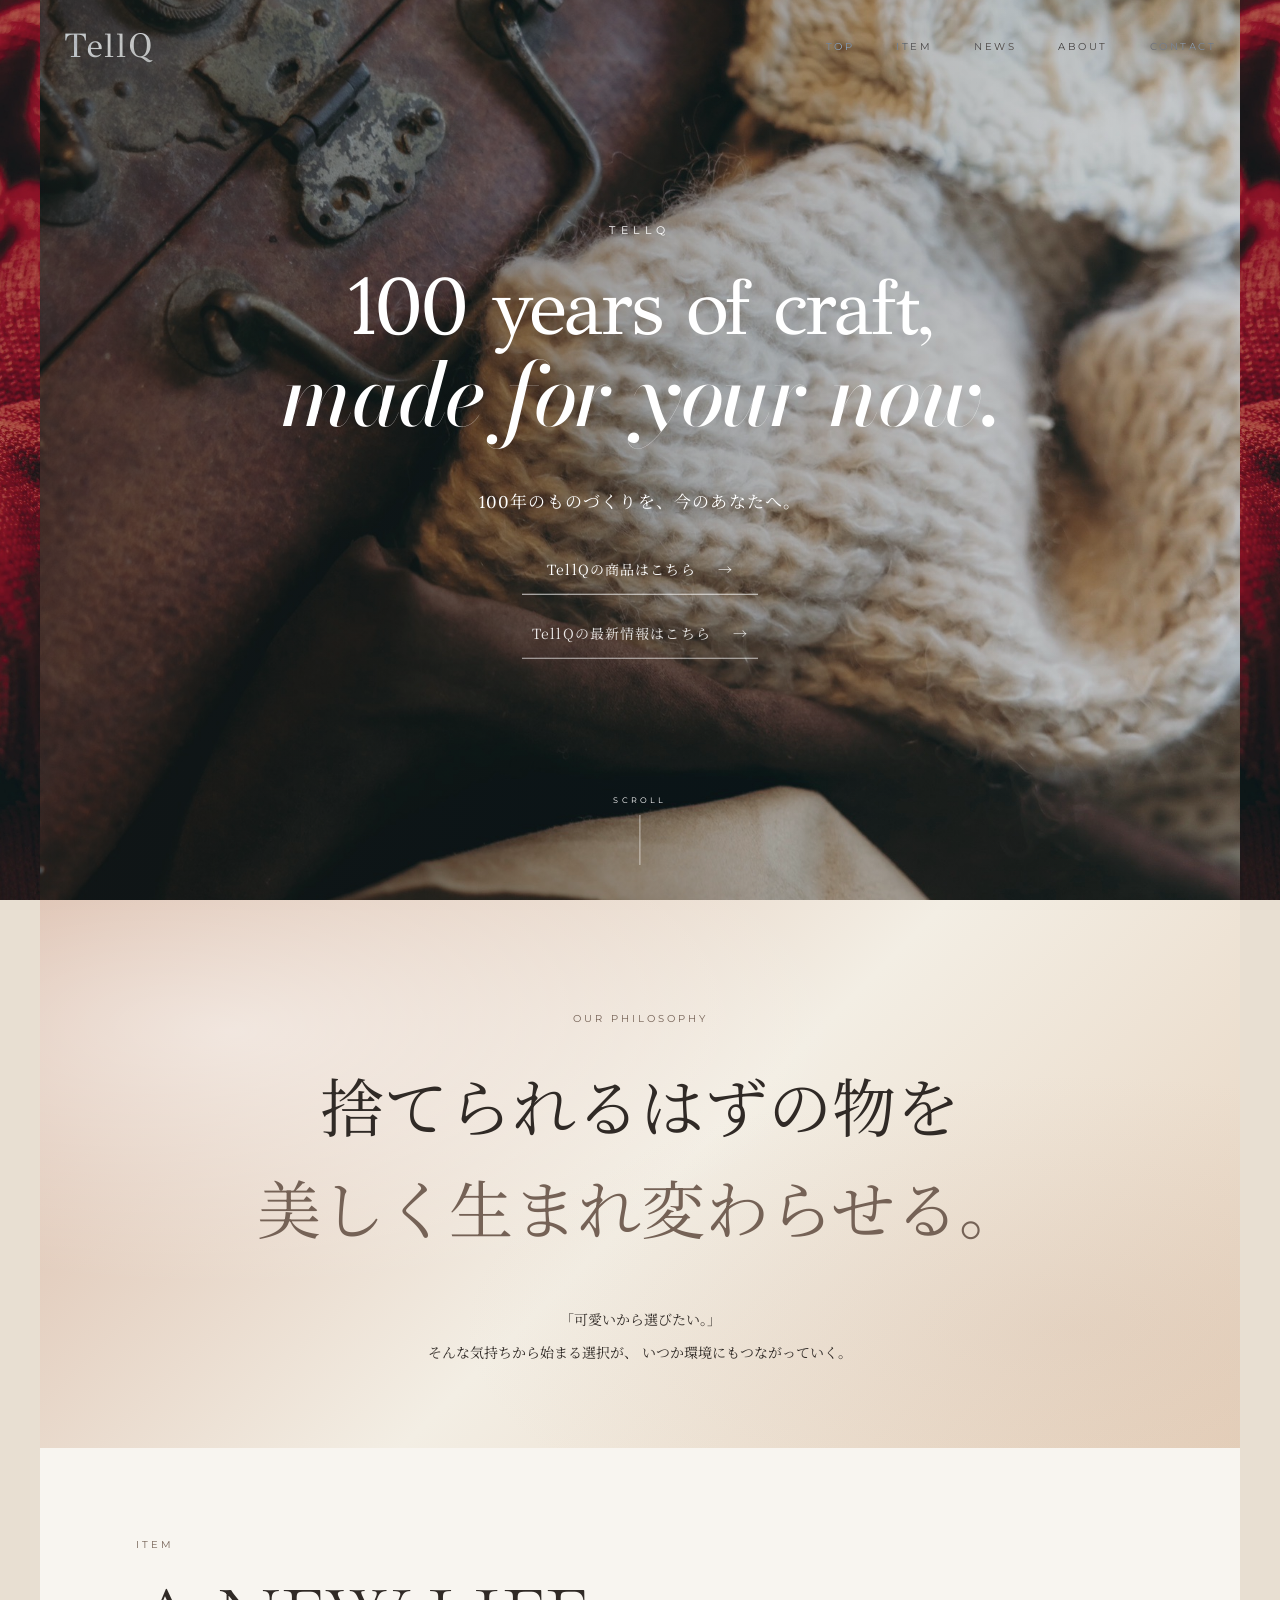
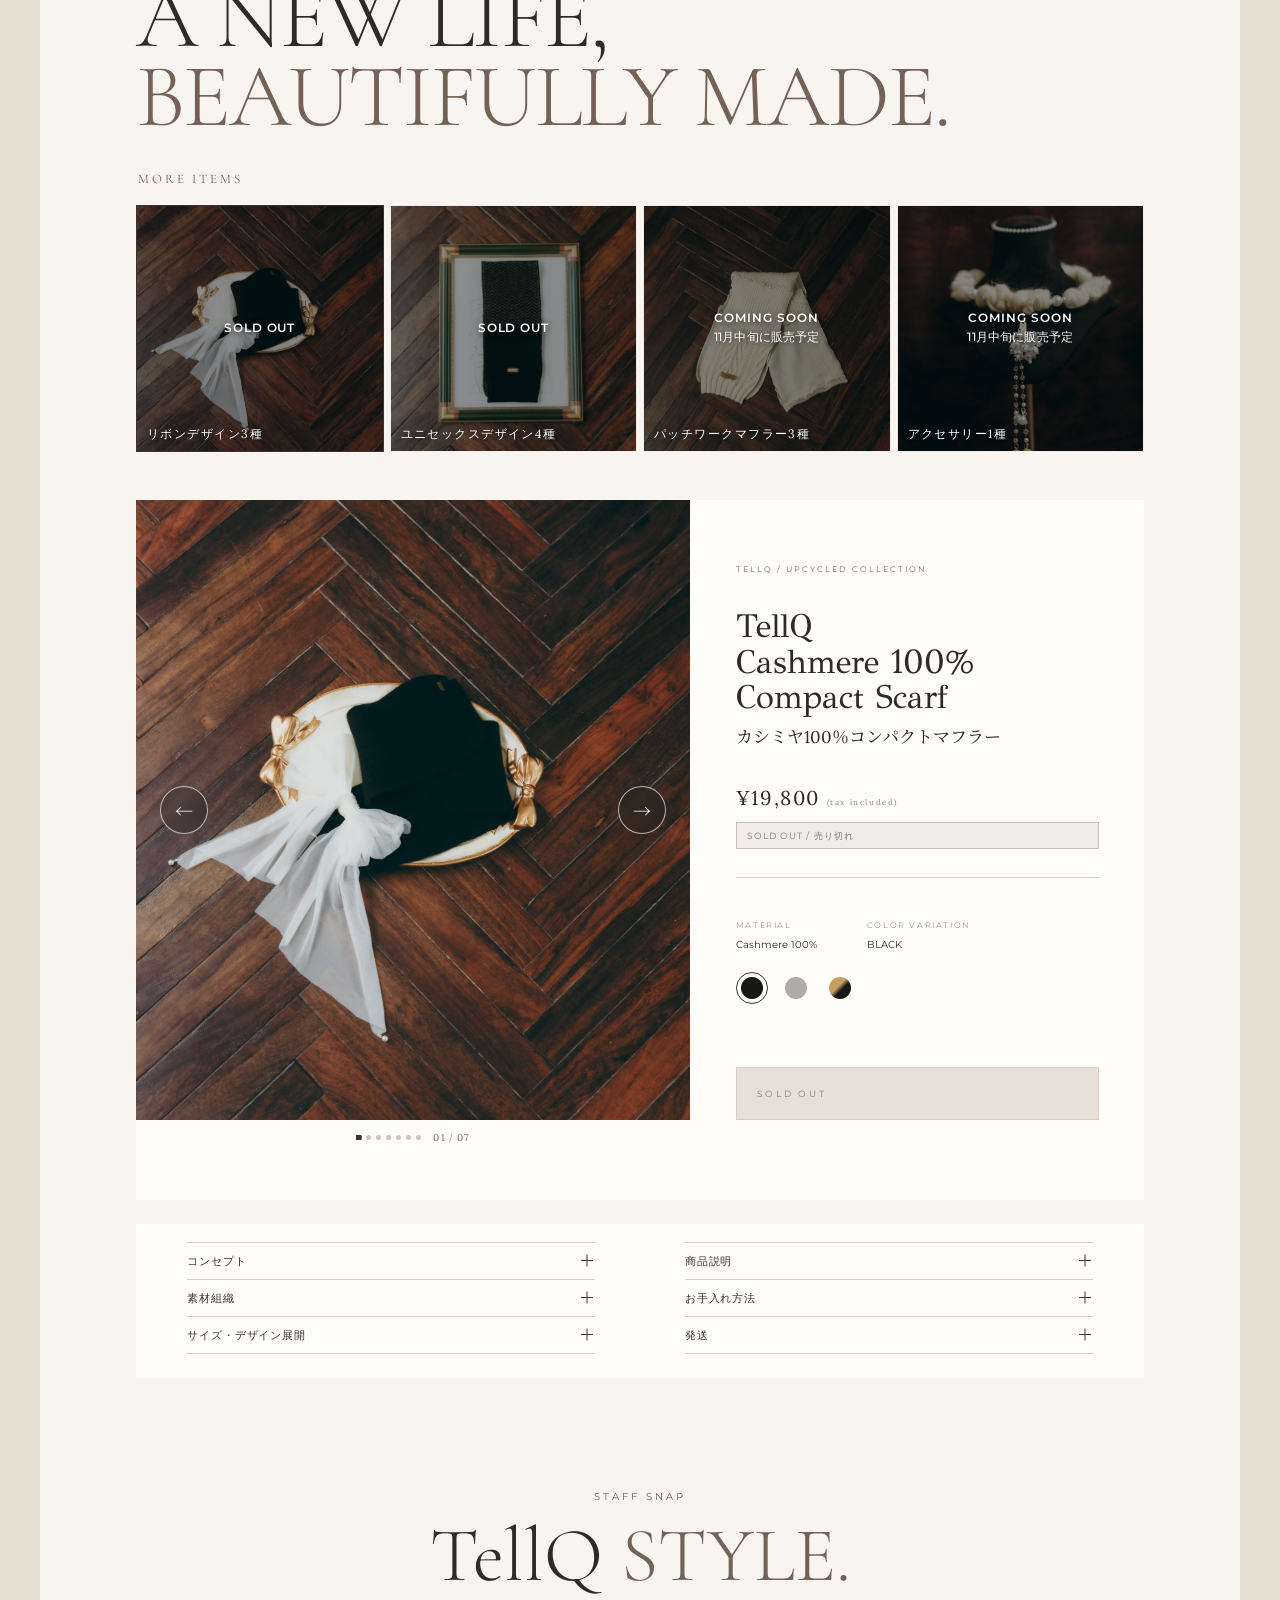
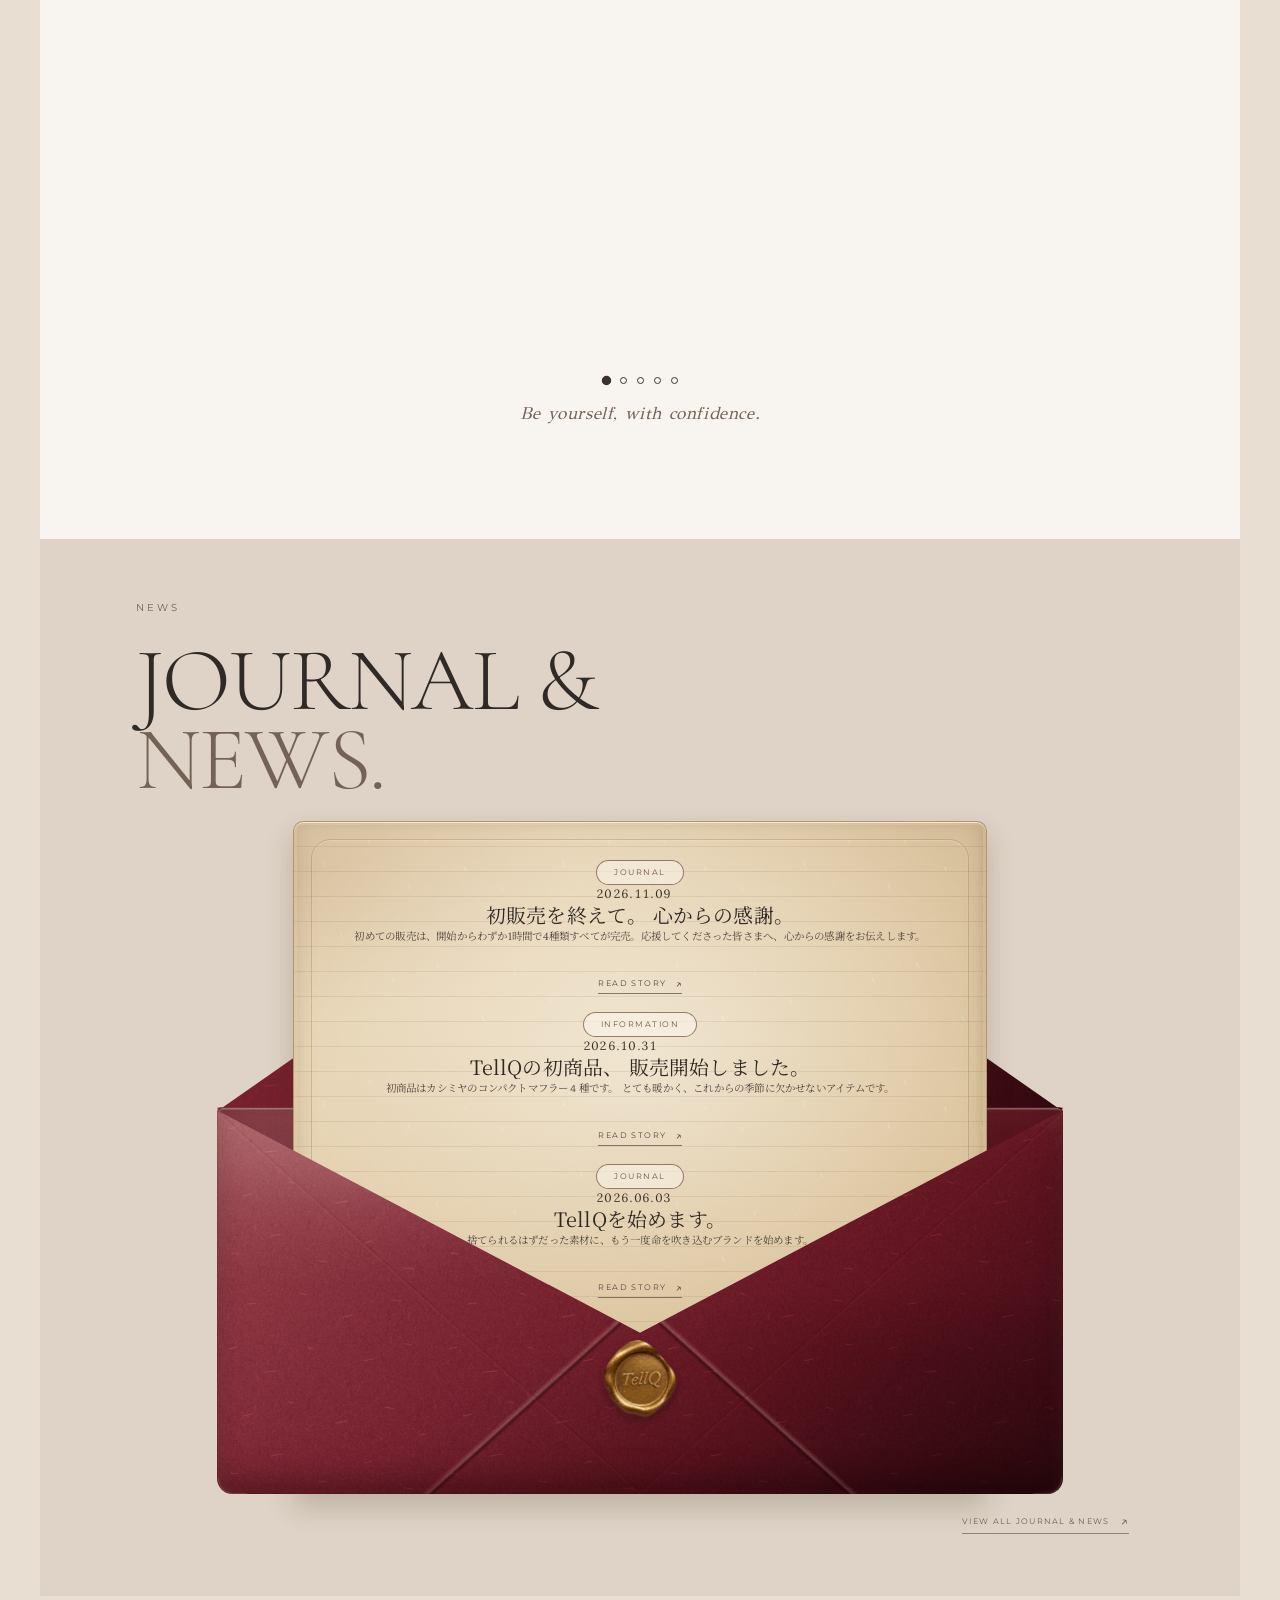
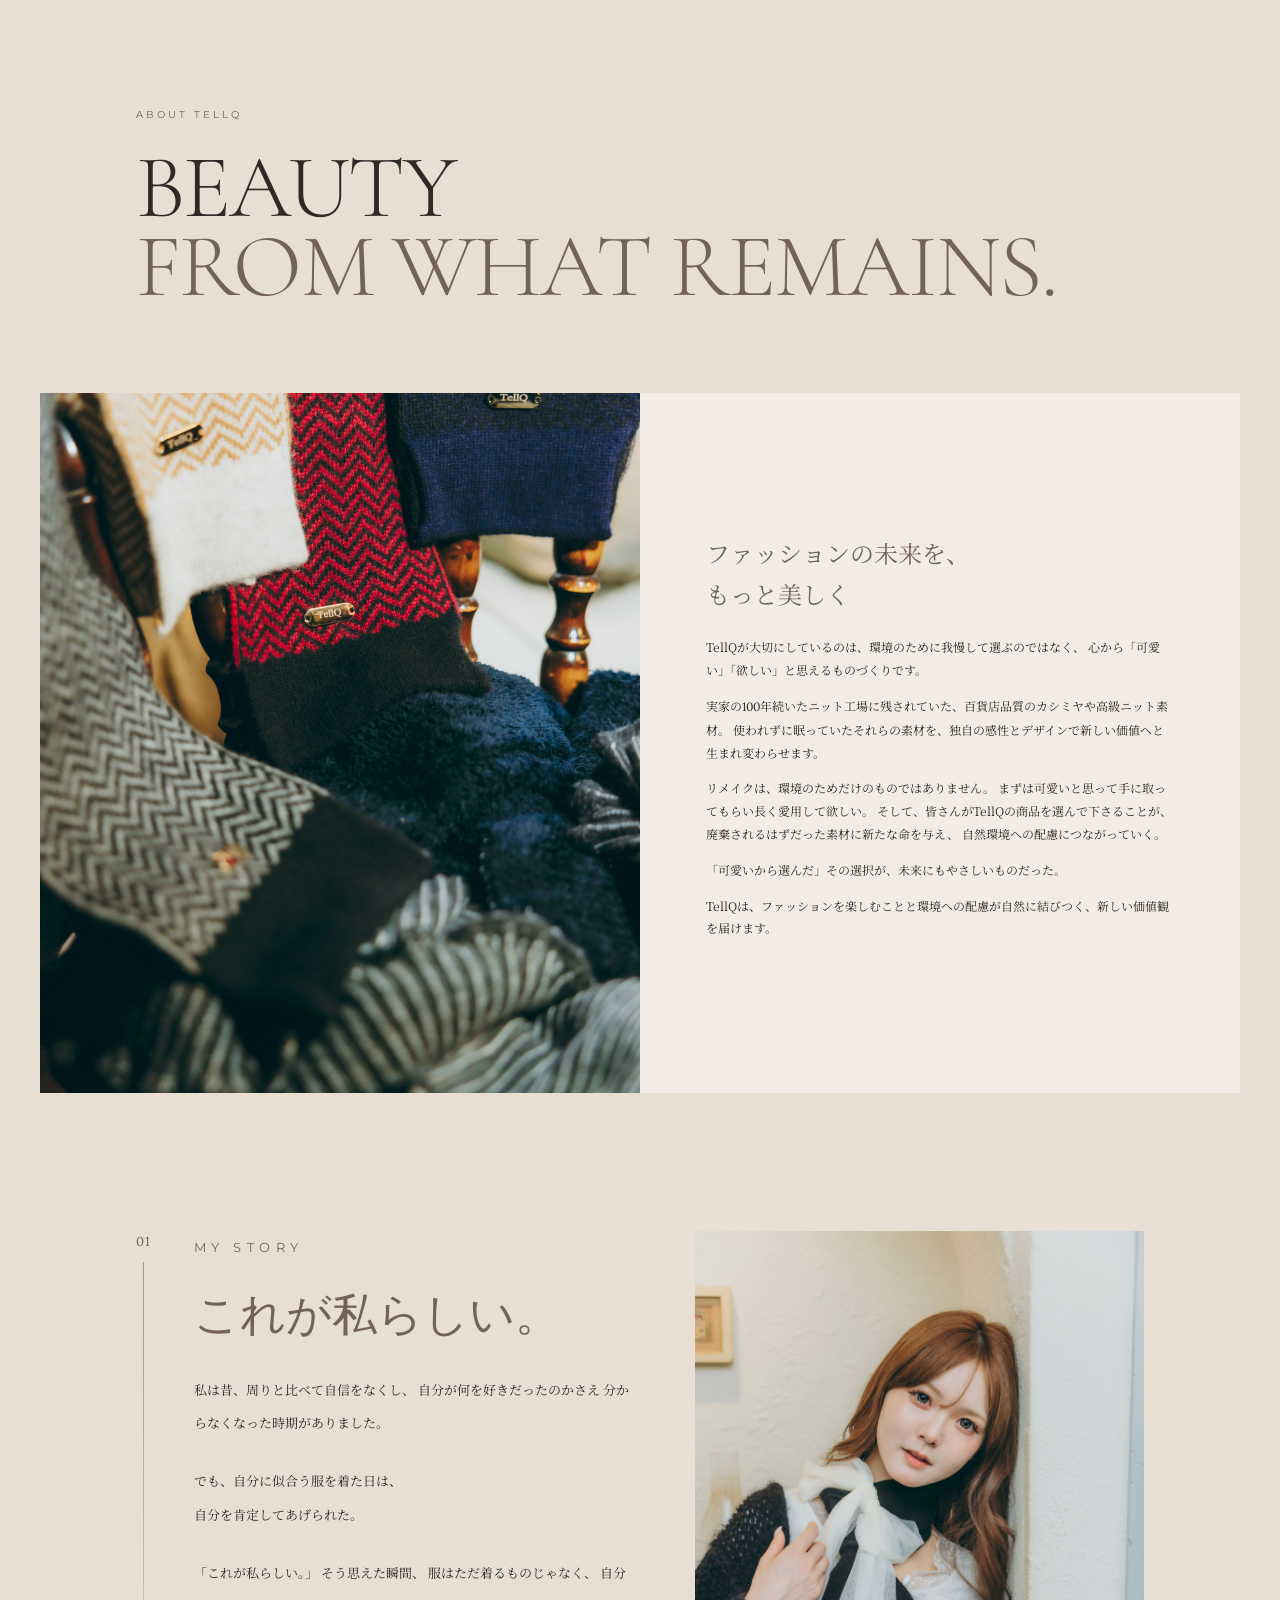
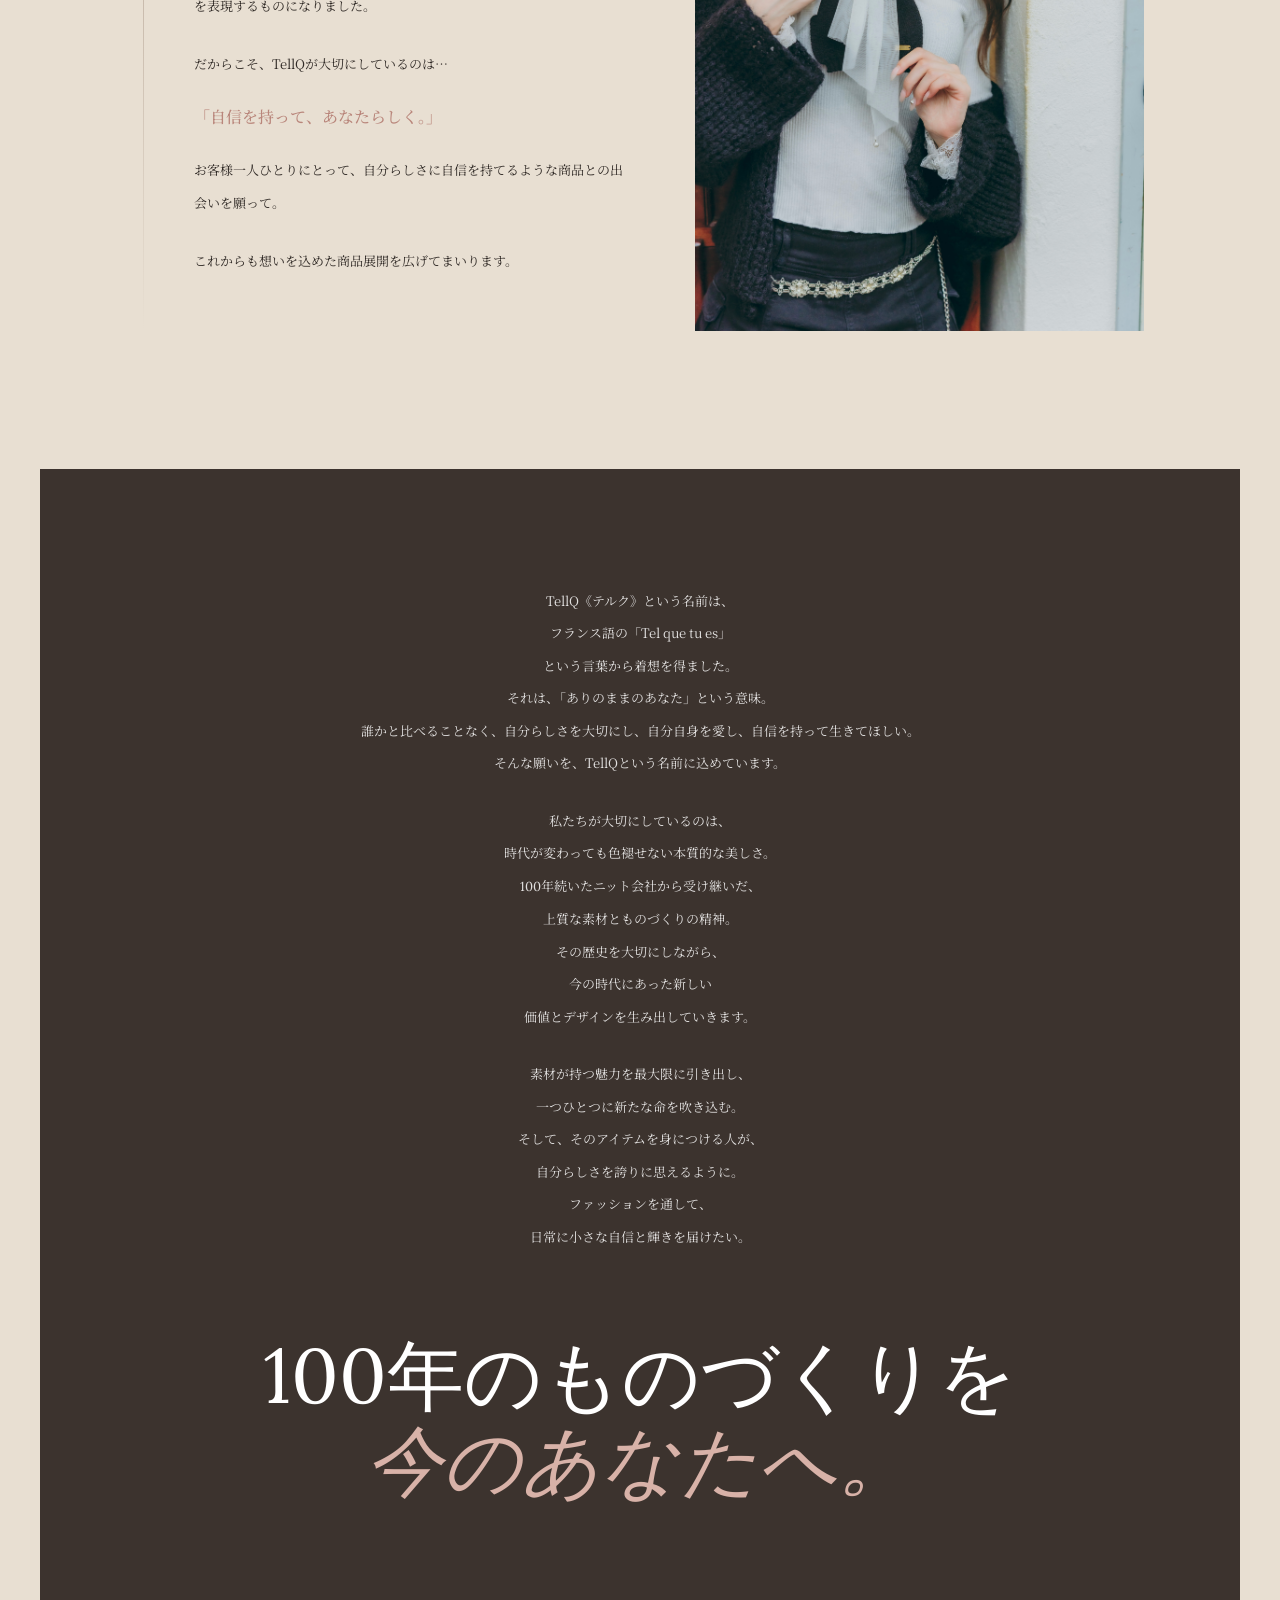
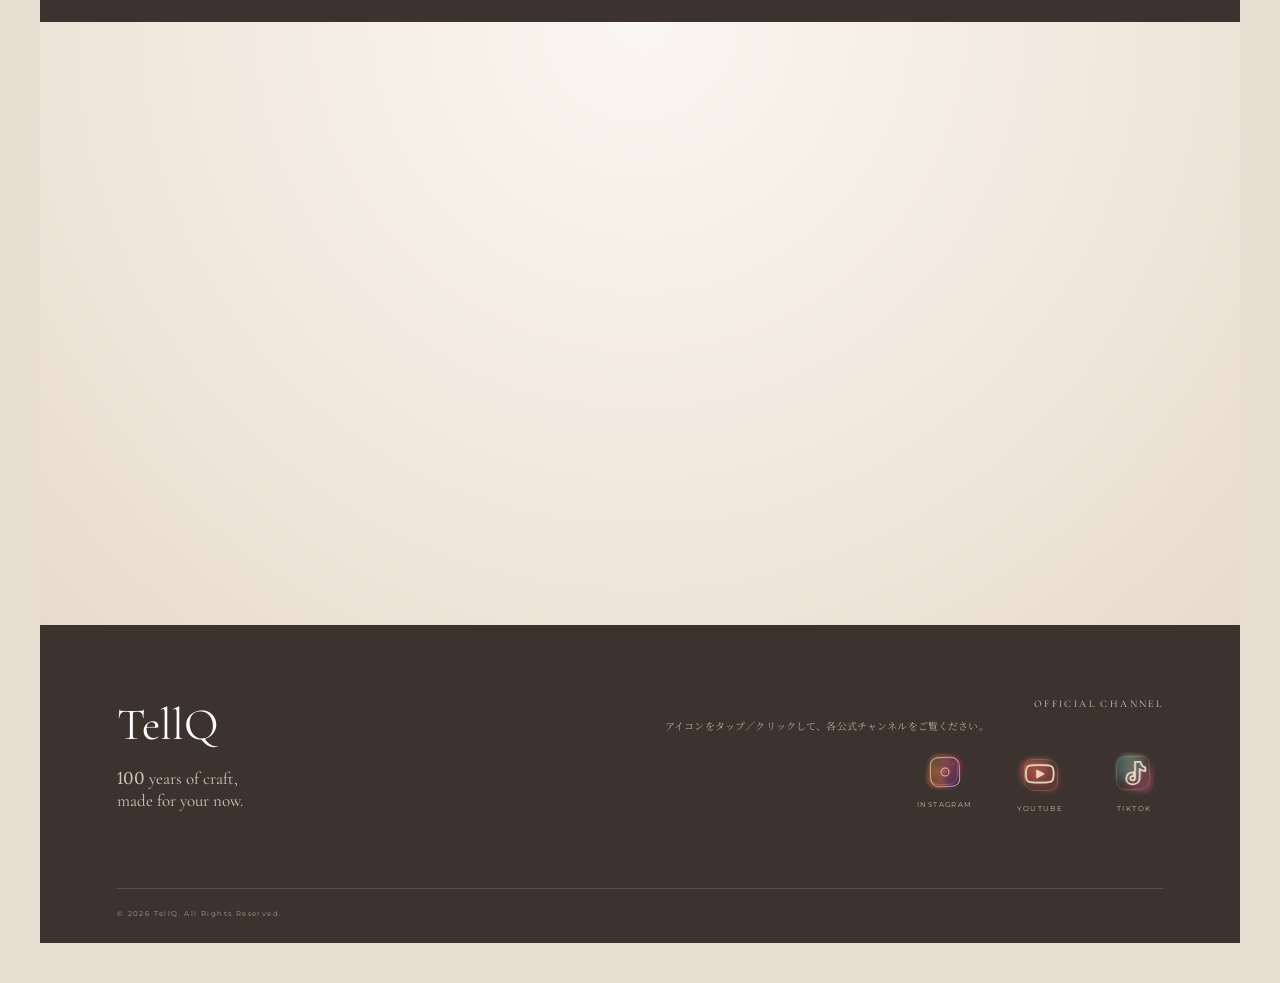
==== commit de17eb25: "Update TellQ homepage.v7.18" ====
--- a/index.html
+++ b/index.html
@@ -2,15 +2,7 @@
 <html lang="ja">
 
 <head>
-        <!-- Google tag (gtag.js) - Google Analytics -->
-    <script async src="https://www.googletagmanager.com/gtag/js?id=G-C6D4V7547G"></script>
-    <script>
-        window.dataLayer = window.dataLayer || [];
-        function gtag(){dataLayer.push(arguments);}
-        gtag('js', new Date());
-        gtag('config', 'G-C6D4V7547G');
-    </script>
-<meta charset="UTF-8">
+    <meta charset="UTF-8">
     <meta name="viewport" content="width=device-width, initial-scale=1.0">
 
     <title>TellQ | 100 years of craft, made for your now</title>
@@ -18,7 +10,7 @@
     <meta name="description"
         content="TellQ - 捨てられるはずの物を美しく生まれ変わらせる。100年のものづくりを、今のあなたへ。">
 
-    <link rel="stylesheet" href="style.css?v=7.17">
+    <link rel="stylesheet" href="style.css?v=7.15">
 
     <!-- Google Fonts -->
     <link rel="preconnect" href="https://fonts.googleapis.com">
@@ -332,6 +324,7 @@
                 <div class="news-actions reveal">
                     <a class="news-view-all" href="journal.html">VIEW ALL JOURNAL &amp; NEWS <span aria-hidden="true">↗</span></a>
                 </div>
+
             </div>
 
         </section>
@@ -375,7 +368,7 @@
                 <div class="about-text reveal">
 
                     <p class="lead">
-                        ファッションの未来を、もっと美しく
+                        ファッションの未来を、</br>もっと美しく
                     </p>
 
                     <p>
@@ -391,11 +384,8 @@
                     <p>
                         リメイクは、環境のためだけのものではありません。
                         まずは可愛いと思って手に取ってもらい長く愛用して欲しい。
-                    </p>
-
-                    <p>
                         そして、皆さんがTellQの商品を選んで下さることが、廃棄されるはずだった素材に新たな命を与え、
-                        自然と環境への配慮につながっていく。
+                        自然環境への配慮につながっていく。
                     </p>
 
                     <p>
@@ -418,7 +408,7 @@
                     <p class="section-label">MY STORY</p>
 
                     <h3>
-                        “これが私らしい。”
+                        これが私らしい。
                     </h3>
 
                     <p>
@@ -472,23 +462,31 @@
                 <div class="about-final-inner">
 
                     <p>
-                        TellQ《テルク》という名前は、フランス語の
-                        「Tel que tu es」という言葉から着想を得ました。</br>
+                        TellQ《テルク》という名前は、</br>
+                        フランス語の「Tel que tu es」</br>
+                        という言葉から着想を得ました。</br>
                         それは、「ありのままのあなた」という意味。</br>
                         誰かと比べることなく、自分らしさを大切にし、自分自身を愛し、自信を持って生きてほしい。</br>
                         そんな願いを、TellQという名前に込めています。
                     </p>
 
                     <p>
-                        私たちが大切にしているのは、時代が変わっても色褪せない本質的な美しさ。
-                        100年続いたニット会社から受け継いだ、上質な素材とものづくりの精神。その歴史を大切にしながら、
-                        今の時代にあった新しい価値とデザインを生み出していきます。
-                    </p>
-
-                    <p>
-                        素材が持つ魅力を最大限に引き出し、一つひとつに新たな命を吹き込む。
-                        そして、そのアイテムを身につける人が、自分らしさを誇りに思えるように。
-                        ファッションを通して、日常に小さな自信と輝きを届けたい。
+                        私たちが大切にしているのは、</br>
+                        時代が変わっても色褪せない本質的な美しさ。</br>
+                        100年続いたニット会社から受け継いだ、</br>
+                        上質な素材とものづくりの精神。</br>
+                        その歴史を大切にしながら、</br>
+                        今の時代にあった新しい</br>
+                        価値とデザインを生み出していきます。
+                    </p>
+
+                    <p>
+                        素材が持つ魅力を最大限に引き出し、</br>
+                        一つひとつに新たな命を吹き込む。</br>
+                        そして、そのアイテムを身につける人が、</br>
+                        自分らしさを誇りに思えるように。</br>
+                        ファッションを通して、</br>
+                        日常に小さな自信と輝きを届けたい。
                     </p>
 
                     <h3>
@@ -549,7 +547,6 @@
                     </div>
 
                     <div class="contact-instagram-note">
-                        <span class="instagram-icon" aria-hidden="true"><span class="instagram-icon-dot"></span></span>
                         <p>メッセージはInstagramのDMでお送りください。</p>
                     </div>
 
@@ -589,24 +586,76 @@
 
             </div>
 
-
-            <div class="footer-nav">
-
-                <a href="#top">TOP</a>
-                <a href="#products">ITEM</a>
-                <a href="#news">NEWS</a>
-                <a href="#about">ABOUT</a>
-                <a href="#contact">CONTACT</a>
-
-            </div>
-
-
             <div class="footer-social">
 
-                <a href="https://www.instagram.com/tellq_you_/" target="_blank"
-                    rel="noopener noreferrer">
-                    Instagram ↗
-                </a>
+                <div class="footer-social-intro">
+                    <p class="footer-social-heading">OFFICIAL CHANNEL</p>
+                    <p class="footer-social-guide">アイコンをタップ／クリックして、各公式チャンネルをご覧ください。</p>
+                </div>
+
+                <div class="footer-social-links" aria-label="TellQ公式SNS">
+
+                    <a class="footer-social-link"
+                       href="https://www.instagram.com/tellq_you_?dlrf=OXVha3EwbWx5OXhh"
+                       target="_blank"
+                       rel="noopener noreferrer"
+                       aria-label="Instagram（仮リンク）"
+                       title="Instagram">
+                        <span class="instagram-icon footer-instagram-icon" aria-hidden="true">
+                            <span class="instagram-icon-dot"></span>
+                        </span>
+                        <span class="footer-social-label">INSTAGRAM</span>
+                    </a>
+
+                    <a class="footer-social-link"
+                       href="https://youtube.com/@korenuu...?si=zLop8RUGh8aKfAM5"
+                       target="_blank"
+                       rel="noopener noreferrer"
+                       aria-label="YouTube（仮リンク）"
+                       title="YouTube">
+                        <span class="footer-youtube-icon" aria-hidden="true">
+                            <svg viewBox="0 0 34 30" focusable="false">
+                                <path d="M5.1 7.2 C7.8 5.9 25.8 5.8 28.7 7.4
+                                         C31.3 8.8 31.5 20.9 28.4 22.5
+                                         C25.6 24 8 24.1 5.1 22.5
+                                         C2.2 20.9 2.4 8.7 5.1 7.2Z"
+                                      fill="none" stroke="currentColor"
+                                      stroke-width="1.7" stroke-linejoin="round"/>
+                                <path d="M14.1 10.8 C13.8 10.5 13.2 10.8 13.2 11.3
+                                         L13.2 18.8 C13.2 19.4 13.8 19.6 14.3 19.2
+                                         L21.1 15.4 C21.6 15.1 21.5 14.6 21 14.3Z"
+                                      fill="currentColor"/>
+                            </svg>
+                        </span>
+                        <span class="footer-social-label">YOUTUBE</span>
+                    </a>
+
+                    <a class="footer-social-link"
+                       href="http://www.tiktok.com/@tellq_you_"
+                       target="_blank"
+                       rel="noopener noreferrer"
+                       aria-label="TikTok（仮リンク）"
+                       title="TikTok">
+                        <span class="footer-tiktok-icon" aria-hidden="true">
+                            <svg viewBox="0 0 32 32" focusable="false">
+                                <path d="M18.2 4.1 H22 C22.5 7.2 24.1 9.1 27.1 9.8
+                                         V13.5 C24.9 13.4 22.9 12.6 21.3 11.3
+                                         V20.1 C21.3 24.4 18.5 27.2 14.2 27.2
+                                         C10.3 27.2 7.5 24.7 7.5 21.1
+                                         C7.5 17.1 10.9 14.3 15.1 14.8
+                                         V18.7 C13.1 18.3 11.6 19.2 11.6 21
+                                         C11.6 22.3 12.6 23.2 14 23.2
+                                         C15.7 23.2 16.5 22.1 16.5 20.1
+                                         V4.1 H18.2Z"
+                                      fill="none" stroke="currentColor"
+                                      stroke-width="1.8" stroke-linecap="round"
+                                      stroke-linejoin="round"/>
+                            </svg>
+                        </span>
+                        <span class="footer-social-label">TIKTOK</span>
+                    </a>
+
+                </div>
 
             </div>
 
@@ -638,27 +687,48 @@
                 <p class="section-label">A LITTLE SECRET</p>
 
                 <h2 id="secretPageTitle">
-                    TELLQ IS STILL<br>
-                    <em>becoming.</em>
+                    <span class="secret-title-line secret-title-line-first">WELCOME TO</span>
+                    <em class="secret-title-line secret-title-line-second">THE SECRET PAGE.</em>
                 </h2>
 
                 <div class="secret-intro">
                     <p>
-                        もし、このページを見つけたなら。<br>
-                        きっとあなたは、TellQの小さな変化に気づいてくれる人です。
-                    </p>
-
-                    <p>
-                        実は、このサイトはまだ完成していません。<br>
-                        ここにあるデザインも、言葉も、商品の形も、
-                        これから少しずつ変わっていきます。
-                    </p>
-
-                    <p>
-                        TellQは、捨てられるはずだったものを
-                        新しい形へ生まれ変わらせるブランド。
-                        だからこそ、ブランドそのものも一度で完成する必要はないと考えています。
-                    </p>
+                        このページを見つけてくれたあなたは、<br>
+                        TellQの商品をお迎えしてくださった、大切なお客様です。<br>
+                        数あるブランドの中からTellQを見つけ、<br>
+                        商品を購入してくださり、本当にありがとうございます。
+                    </p>
+
+                    <p>
+                        皆さんのお手元に商品が届いたことで、<br>
+                        「100年の歴史を今のあなたへ」<br>
+                        という夢がひとつ叶いました。<br>
+                        そして、皆さんの笑顔や温かいお言葉が、<br>
+                        これからの私の糧になっていくと思います。
+                    </p>
+
+                    <p>
+                        ここから先は、普段のSNSではなかなかお見せすることのない、TellQのもうひとつの物語です。<br>
+                        表では綺麗な部分ばかりを発信していますが、ここまで来るまでに、何度も何度も困難がありました。<br>
+                        自信をなくすことも、不安になることもたくさんありました。
+                    </p>
+
+                    <p>
+                        シークレットページでは、そんな普段は見せることのない、泥臭い部分も赤裸々に発信していきます。<br>
+                        商品が生まれるまでの裏側や、悩み、失敗、挑戦。そして、まだ誰にも話していないことも。<br>
+                        このページを見つけてくれた皆さんだからこそ、知ってもらいたいことを、ここに綴っていきます。<br>
+                        ここでしか見られないTellQの姿を通して、もっと身近に感じていただき、今お手元にある商品にも、さらに愛着を持っていただけたら嬉しいです。
+                    </p>
+
+                    <p>
+                        ここから先は、TellQをお迎えしてくれた<br>
+                        あなたにだけ届ける物語。
+                    </p>
+
+                    <p>
+                        これからも、どうぞよろしくお願いします。
+                    </p>
+
                 </div>
 
                 <div class="secret-images">
@@ -666,43 +736,71 @@
                         <img src="image/SE1.JPG" alt="TellQ デザイン案・試作写真 01">
                         <figcaption>DESIGN NOTE / 01</figcaption>
                     </figure>
-                    <figure>
+                    <!--<figure>
                         <img src="image/SE2.JPG" alt="TellQ デザイン案・試作写真 02">
                         <figcaption>PROTOTYPE / 02</figcaption>
-                    </figure>
+                    </figure> -->
                 </div>
 
                 <div class="secret-story">
                     <p class="secret-story-label">FROM THE PROCESS</p>
 
-                    <h3>最初の試作は、<br>思っていたよりもずっと不格好でした。</h3>
-
-                    <p>
-                        最初に考えていたのは、できるだけ素材の元の表情を残したまま、
-                        シンプルなバッグに仕立てることでした。ところが実際に形にしてみると、
-                        生地の厚みや伸び方が場所によって違い、同じ寸法で裁断しても少しずつ表情が変わりました。
-                    </p>
-
-                    <p>
-                        そこで、ばらつきを欠点として隠すのではなく、
-                        それぞれの素材に合わせてパーツの位置を調整することにしました。
-                        持ち手の幅を何度も変え、ポケットの位置を数センチずつ動かし、
-                        「きれいに揃える」よりも「素材が一番きれいに見える」形を探しました。
-                    </p>
-
-                    <p>
-                        その途中で、採用しなかったデザインもいくつも生まれました。
-                        でも、その試行錯誤があったからこそ、TellQらしい形が少しずつ見えてきた。
-                        このページに載せている写真も、そんな途中の記録です。
-                    </p>
-
-                    <p>
-                        そして、このページがいつかなくなったとき。<br>
-                        それが、TellQのサイトが「完成した日」なのかもしれません。
+                    <h3>自信から出た不安</h3>
+
+                    <p>
+                        私は幼い頃からものづくりが好きで、ミシンも幼稚園の頃から母に教えてもらっていました。<br>
+                        そんな環境で育った私は、自分の欲しいものは自分で作る、そんな日々を過ごしてきました。<br>
+                        その延長で文化服装学院に進学し、卒業後もものづくりに励んできました。
+                    </p>
+
+                    <p>
+                        TellQを立ち上げた当初も、自分で何度も試作品を作り、<br>
+                        納得がいくまで試行錯誤を繰り返していました。<br>
+                        しかし、最初に立ちはだかった壁は、自分には量産の経験も、<br>
+                        既製品を作った経験もないということでした。<br>
+                        自分が好きなものを作ることと、お客様に届けられる品質の商品を作ることは、全く違う。<br>
+                        そのことに気づいた瞬間、一気に不安が押し寄せてきました。
+                    </p>
+
+                    <p>
+                        「私一人ではブランドを続けていけないかもしれない」<br>
+                    </p>
+
+                    <p>
+                        自分の力を過信していたことにも気づき、正直、とてもショックでした。
+                        でも、そのときふと思い出したんです。<br>
+                        私がこれまで自信を持ってものづくりを続けてこられたのは、<br>
+                        いつも隣で母が支えてくれていたからだということを。<br>
+                        分からないことがあれば、すぐに母に聞きに行く。無理なお願いをしても、
+                        母はいつも器用に手直ししてくれました。<br>
+                        振り返れば、私のものづくりの原点には、いつも母の存在がありました。<br>
+                        だからこそ、これからのTellQも母と一緒に作っていきたい。<br>
+                        そう強く思うようになりました。
+                    </p>
+
+                    <p>
+                        自分一人の力だけではなく、生産のプロである母の力が必要だったのです。
+                        2026年8月、母を説得し、9月からTellQのチームの一員として協力してもらえることになりました。<br>
+                        一緒にブランドを作ってくれること、本当に感謝しています。<br>
+                        ママ、ありがとう。<br>
+                        そして10月31日、無事に皆さんへ販売開始をお知らせすることができました。
+                        ここまで来られたことが、心から嬉しいです。
+                    </p>
+
+                    <p>
+                        今では家族と過ごす時間も増え、以前よりも充実した気持ちでものづくりに向き合えています。<br>
+                        一人で頑張ることだけが、自分の力ではない。<br>
+                        誰かと支え合いながら、一緒に何かを作り上げていくことも、大切なものづくりの形なのだと気づきました。<br>
+                    </p>
+
+                    <p>
+                        そんなかけがえのない時間と、<br>
+                        支えてくれる家族への感謝を大切にしながら、<br>
+                        これからも一つひとつの商品を作り続けていきます。
                     </p>
 
                     <p class="secret-final">
-                        それまでは、まだ途中。<br>
+                        次の更新をお楽しみに<br>
                         <em>We are still becoming.</em>
                     </p>
                 </div>
@@ -784,8 +882,8 @@
 
 
     <script src="product-data.js?v=6.30"></script>
-    <script src="journal-data.js?v=6.30"></script>
-    <script src="script.js?v=6.44"></script>
+    <script src="journal-data.js?v=7.13"></script>
+    <script src="script.js?v=6.90"></script>
 
 </body>
 
--- a/style.css
+++ b/style.css
@@ -969,7 +969,7 @@
     left: 10px;
     bottom: 8px;
     font-family: var(--sans);
-    font-size: 8px;
+    font-size: 9px;
     letter-spacing: 0.12em;
     color: white;
     text-shadow: 0 1px 5px rgba(0,0,0,0.45);
@@ -1445,7 +1445,7 @@
 
 .footer-inner {
     display: grid;
-    grid-template-columns: 1fr 1fr 1fr;
+    grid-template-columns: minmax(0, 1fr) minmax(0, 1fr);
     gap: 50px;
     align-items: start;
 }
@@ -1465,13 +1465,6 @@
     color: #d2c4b7;
 }
 
-.footer-nav {
-    display: flex;
-    flex-direction: column;
-    gap: 15px;
-}
-
-.footer-nav a,
 .footer-social a {
     font-family: var(--sans);
     font-size: 8px;
@@ -1482,7 +1475,6 @@
     transition: color 0.3s ease;
 }
 
-.footer-nav a:hover,
 .footer-social a:hover {
     color: white;
 }
@@ -1545,7 +1537,7 @@
     }
 
     .product-thumb > span:not(.product-thumb-status) {
-        font-size: 6px;
+        font-size: 7px;
         left: 6px;
         bottom: 5px;
     }
@@ -2989,7 +2981,7 @@
     }
 
     .product-thumb > span:not(.product-thumb-status) {
-        font-size: 5.5px;
+        font-size: 6px;
         left: 5px;
         bottom: 5px;
     }
@@ -4351,16 +4343,8 @@
 }
 
 .contact-instagram-note {
-    display: flex;
-    align-items: center;
-    gap: 15px;
+    display: block;
     margin: 32px 0 20px;
-}
-
-.contact-instagram-note .instagram-icon {
-    width: 25px;
-    height: 25px;
-    flex-basis: 25px;
 }
 
 .contact-instagram-note p {
@@ -5214,25 +5198,16 @@
     font-size: 8px;
     letter-spacing: .16em;
 }
+/* NEWS記事詳細タイトル：文字サイズはこの font-size を変更すると調整できます。 */
 .journal-detail h1 {
-    position: relative;
     max-width: 760px;
     margin: 0 0 30px;
     padding-bottom: 27px;
     color: #40372f;
-    font-size: clamp(32px, 5.2vw, 58px);
+    font-size: clamp(30px, 4.8vw, 52px);
     line-height: 1.34;
     letter-spacing: .015em;
     overflow-wrap: anywhere;
-}
-.journal-detail h1::after {
-    content: "";
-    position: absolute;
-    left: 0;
-    bottom: 0;
-    width: 74px;
-    height: 1px;
-    background: var(--detail-accent);
 }
 .journal-detail-image {
     width: 100%;
@@ -5357,7 +5332,8 @@
     .journal-detail-kicker { gap: 9px; margin-bottom: 25px; font-size: 8px; }
     .journal-detail-kicker i { width: 23px; }
     .journal-detail-meta { margin-bottom: 18px; }
-    .journal-detail h1 { margin-bottom: 24px; padding-bottom: 21px; font-size: clamp(29px, 8vw, 38px); }
+    /* スマホ表示のタイトルサイズもここで調整できます。 */
+    .journal-detail h1 { margin-bottom: 24px; padding-bottom: 21px; font-size: clamp(27px, 7.5vw, 34px); }
     .journal-detail-image { max-height: 390px; margin-bottom: 25px; padding: 6px; }
     .journal-detail-content { padding-top: 25px; }
     .journal-detail-content p { font-size: 12px; line-height: 2.35; text-align: left; }
@@ -10136,3 +10112,5875 @@
         font-size: clamp(29px, 9vw, 34px) !important;
     }
 }
+
+
+/* =========================================================
+   TELLQ v6.71 — Keep the existing burgundy envelope artwork fixed
+   ---------------------------------------------------------
+   - The existing wine-red connector, rear triangle, front V flap and seal
+     keep the same visual proportions regardless of the number of articles.
+   - The letter remains in normal document flow and can continue below the envelope.
+   - Desktop: 2 articles on the letter; mobile: 1 article on the letter.
+   - Additional articles continue on the same paper style below the envelope.
+   - Only article spacing is tightened; existing colors, textures and shapes remain.
+========================================================= */
+
+/* The shell geometry is based on the v6.50 reference proportions at 860px:
+   rear triangle 33.72cqw, rear offset 6.74cqw, and front pocket 45.35cqw.
+   Their combined shell height is 72.33cqw, independent of article content. */
+.journal-envelope-back {
+    --journal-envelope-fixed-back-offset: 58px;
+    --journal-envelope-fixed-shell-height: 540px;
+    top: calc(0px - var(--journal-envelope-fixed-back-offset)) !important;
+    right: 0 !important;
+    bottom: auto !important;
+    left: 0 !important;
+    width: 100% !important;
+    height: calc(var(--journal-envelope-fixed-shell-height) + var(--journal-envelope-fixed-back-offset)) !important;
+}
+
+.journal-envelope-connector {
+    top: calc(var(--journal-envelope-triangle-height) - 2px) !important;
+    right: 0 !important;
+    bottom: auto !important;
+    left: 0 !important;
+    height: calc(
+        var(--journal-envelope-fixed-shell-height)
+        - var(--journal-envelope-triangle-height)
+        + var(--journal-envelope-fixed-back-offset)
+        + 2px
+    ) !important;
+    min-height: 0 !important;
+}
+
+.journal-letter {
+    min-height: var(--journal-envelope-fixed-shell-height, 540px) !important;
+}
+
+.journal-envelope-front {
+    --journal-envelope-fixed-front-height: 390px;
+    top: calc(var(--journal-envelope-fixed-shell-height, 540px) - var(--journal-envelope-fixed-front-height)) !important;
+    right: 0 !important;
+    bottom: auto !important;
+    left: 0 !important;
+    height: var(--journal-envelope-fixed-front-height) !important;
+}
+
+.journal-envelope-seal {
+    --journal-envelope-fixed-seal-size: 82px;
+    --journal-envelope-fixed-seal-bottom: 62px;
+    top: calc(
+        var(--journal-envelope-fixed-shell-height, 540px)
+        - var(--journal-envelope-fixed-seal-bottom)
+        - var(--journal-envelope-fixed-seal-size)
+    ) !important;
+    bottom: auto !important;
+    width: var(--journal-envelope-fixed-seal-size) !important;
+}
+
+/* Continuation paper starts after the fixed envelope, so extra stories remain
+   readable without extending or shifting any burgundy/red envelope component. */
+.journal-article-continuation {
+    position: relative;
+    z-index: 6;
+    width: 82%;
+    min-width: 0;
+    margin: 0 auto;
+    padding: 17px clamp(22px, 5.2vw, 58px) 19px;
+    border: 1px solid rgba(163, 139, 119, .32);
+    border-top: 0;
+    border-radius: 0 0 6px 6px;
+    background:
+        repeating-linear-gradient(0deg, rgba(139,117,98,.018) 0 1px, transparent 1px 4px),
+        radial-gradient(ellipse at 12% 8%, rgba(255,255,255,.96) 0%, rgba(255,255,255,0) 48%),
+        radial-gradient(ellipse at 88% 82%, rgba(174,137,103,.16) 0%, rgba(174,137,103,0) 54%),
+        radial-gradient(ellipse at 48% 46%, rgba(222,204,179,.13) 0%, rgba(222,204,179,0) 66%),
+        linear-gradient(135deg, #fffefa 0%, #f8f0e5 54%, #eee1d1 100%);
+    box-shadow: 0 8px 22px rgba(78,57,43,.10), inset 0 1px 0 rgba(255,255,255,.95);
+}
+
+/* Compact article spacing while preserving all existing type, color and alignment. */
+.journal-envelope .journal-archive-card,
+.news-list .journal-archive-card {
+    padding-bottom: 12px !important;
+}
+
+.journal-envelope .journal-archive-card:not(:last-child),
+.journal-envelope .journal-archive-card:last-child,
+.news-list .journal-archive-card:not(:last-child),
+.news-list .journal-archive-card:last-child {
+    margin-bottom: 10px !important;
+    padding-bottom: 11px !important;
+}
+
+.journal-envelope .journal-archive-category,
+.news-list .journal-archive-category {
+    margin-bottom: 8px !important;
+}
+
+.journal-envelope .journal-archive-date,
+.news-list .journal-archive-date {
+    margin-bottom: 5px !important;
+}
+
+.journal-envelope .journal-archive-card h2,
+.news-list .journal-archive-card h2 {
+    margin-bottom: 5px !important;
+}
+
+.journal-envelope .journal-archive-card p,
+.news-list .journal-archive-card p {
+    margin-bottom: 7px !important;
+}
+
+.journal-envelope .journal-archive-card .news-read-more,
+.news-list .journal-archive-card .news-read-more {
+    margin-top: 0 !important;
+    padding-bottom: 3px !important;
+}
+
+/* MORE ITEMS: only the product label at the lower-left of each thumbnail. */
+.product-thumb > span:not(.product-thumb-status) {
+    font-size: 12px;
+}
+
+@media (max-width: 700px) {
+    .journal-envelope-back {
+        --journal-envelope-fixed-back-offset: 42px;
+        --journal-envelope-fixed-shell-height: 540px;
+        top: calc(0px - var(--journal-envelope-fixed-back-offset)) !important;
+        height: calc(var(--journal-envelope-fixed-shell-height) + var(--journal-envelope-fixed-back-offset)) !important;
+    }
+
+    .journal-envelope-front {
+        --journal-envelope-fixed-front-height: clamp(238px, 66vw, 276px);
+    }
+
+    .journal-envelope-seal {
+        --journal-envelope-fixed-seal-size: 64px;
+        --journal-envelope-fixed-seal-bottom: 59px;
+    }
+
+    .journal-letter {
+        min-height: var(--journal-envelope-fixed-shell-height, 540px) !important;
+    }
+
+    .journal-article-continuation {
+        width: 82%;
+        padding: 13px 6% 15px;
+    }
+
+    .journal-envelope .journal-archive-card,
+    .news-list .journal-archive-card {
+        padding-bottom: 9px !important;
+    }
+
+    .journal-envelope .journal-archive-card:not(:last-child),
+    .journal-envelope .journal-archive-card:last-child,
+    .news-list .journal-archive-card:not(:last-child),
+    .news-list .journal-archive-card:last-child {
+        margin-bottom: 8px !important;
+        padding-bottom: 8px !important;
+    }
+
+    .journal-envelope .journal-archive-category,
+    .news-list .journal-archive-category {
+        margin-bottom: 4px !important;
+    }
+
+    .journal-envelope .journal-archive-date,
+    .news-list .journal-archive-date {
+        margin-bottom: 4px !important;
+    }
+
+    .journal-envelope .journal-archive-card h2,
+    .news-list .journal-archive-card h2 {
+        margin-bottom: 4px !important;
+    }
+
+    .journal-envelope .journal-archive-card p,
+    .news-list .journal-archive-card p {
+        margin-bottom: 5px !important;
+    }
+
+    .product-thumb > span:not(.product-thumb-status) {
+        font-size: 7px;
+    }
+}
+
+@media (max-width: 380px) {
+    .journal-envelope-seal {
+        --journal-envelope-fixed-seal-size: 60px;
+        --journal-envelope-fixed-seal-bottom: 55px;
+    }
+
+    .product-thumb > span:not(.product-thumb-status) {
+        font-size: 6px;
+    }
+}
+
+/* Modern browsers: scale every envelope component from the envelope width.
+   The fixed shell remains the same proportion on phones and desktop screens. */
+@supports (width: 1cqw) {
+    .journal-envelope-back {
+        --journal-envelope-fixed-back-offset: 6.74cqw;
+        --journal-envelope-fixed-shell-height: calc(33.72cqw - 6.74cqw + 45.35cqw);
+        top: calc(0px - var(--journal-envelope-fixed-back-offset)) !important;
+        height: calc(var(--journal-envelope-fixed-shell-height) + var(--journal-envelope-fixed-back-offset)) !important;
+    }
+
+    .journal-envelope-connector {
+        height: calc(
+            var(--journal-envelope-fixed-shell-height)
+            - var(--journal-envelope-triangle-height)
+            + var(--journal-envelope-fixed-back-offset)
+            + 2px
+        ) !important;
+    }
+
+    .journal-letter {
+        min-height: calc(33.72cqw - 6.74cqw + 45.35cqw) !important;
+    }
+
+    .journal-envelope-front {
+        --journal-envelope-fixed-front-height: 45.35cqw;
+        top: calc((33.72cqw - 6.74cqw + 45.35cqw) - var(--journal-envelope-fixed-front-height)) !important;
+        height: var(--journal-envelope-fixed-front-height) !important;
+    }
+
+    .journal-envelope-seal {
+        --journal-envelope-fixed-seal-size: max(52px, 9.53cqw);
+        --journal-envelope-fixed-seal-bottom: max(22px, 7.21cqw);
+        top: calc(
+            33.72cqw - 6.74cqw + 45.35cqw
+            - var(--journal-envelope-fixed-seal-bottom)
+            - var(--journal-envelope-fixed-seal-size)
+        ) !important;
+        width: var(--journal-envelope-fixed-seal-size) !important;
+    }
+}
+
+
+/* v6.71 geometry calibration: retain the original desktop reference footprint
+   (860px envelope width: 290px rear triangle, 390px front flap, 622px shell). */
+.journal-envelope-back {
+    --journal-envelope-fixed-back-offset: 58px;
+    --journal-envelope-fixed-shell-height: 622px;
+}
+.journal-letter {
+    --journal-envelope-fixed-shell-height: 622px;
+    min-height: var(--journal-envelope-fixed-shell-height) !important;
+}
+.journal-envelope-front {
+    --journal-envelope-fixed-shell-height: 622px;
+    top: calc(var(--journal-envelope-fixed-shell-height) - var(--journal-envelope-fixed-front-height)) !important;
+}
+.journal-envelope-seal {
+    --journal-envelope-fixed-shell-height: 622px;
+    top: calc(
+        var(--journal-envelope-fixed-shell-height)
+        - var(--journal-envelope-fixed-seal-bottom)
+        - var(--journal-envelope-fixed-seal-size)
+    ) !important;
+}
+
+@media (max-width: 700px) {
+    .journal-envelope-back {
+        --journal-envelope-fixed-shell-height: calc(
+            clamp(182px, 49vw, 214px) - 42px + clamp(238px, 66vw, 276px)
+        );
+    }
+    .journal-letter {
+        --journal-envelope-fixed-shell-height: calc(
+            clamp(182px, 49vw, 214px) - 42px + clamp(238px, 66vw, 276px)
+        );
+        min-height: var(--journal-envelope-fixed-shell-height) !important;
+    }
+    .journal-envelope-front {
+        --journal-envelope-fixed-shell-height: calc(
+            clamp(182px, 49vw, 214px) - 42px + clamp(238px, 66vw, 276px)
+        );
+        top: calc(var(--journal-envelope-fixed-shell-height) - var(--journal-envelope-fixed-front-height)) !important;
+    }
+    .journal-envelope-seal {
+        --journal-envelope-fixed-shell-height: calc(
+            clamp(182px, 49vw, 214px) - 42px + clamp(238px, 66vw, 276px)
+        );
+        top: calc(
+            var(--journal-envelope-fixed-shell-height)
+            - var(--journal-envelope-fixed-seal-bottom)
+            - var(--journal-envelope-fixed-seal-size)
+        ) !important;
+    }
+}
+
+@supports (width: 1cqw) {
+    .journal-envelope-back {
+        --journal-envelope-fixed-shell-height: calc(33.72cqw - 6.74cqw + 45.35cqw);
+    }
+    .journal-letter {
+        --journal-envelope-fixed-shell-height: calc(33.72cqw - 6.74cqw + 45.35cqw);
+        min-height: var(--journal-envelope-fixed-shell-height) !important;
+    }
+    .journal-envelope-front {
+        --journal-envelope-fixed-shell-height: calc(33.72cqw - 6.74cqw + 45.35cqw);
+        top: calc(var(--journal-envelope-fixed-shell-height) - var(--journal-envelope-fixed-front-height)) !important;
+    }
+    .journal-envelope-seal {
+        --journal-envelope-fixed-shell-height: calc(33.72cqw - 6.74cqw + 45.35cqw);
+        top: calc(
+            var(--journal-envelope-fixed-shell-height)
+            - var(--journal-envelope-fixed-seal-bottom)
+            - var(--journal-envelope-fixed-seal-size)
+        ) !important;
+    }
+}
+
+
+/* =========================================================
+   TELLQ v6.73 — TOP NEWS: let the letter grow upward, not below the envelope
+   ---------------------------------------------------------
+   The burgundy envelope artwork retains its existing geometry and colors.
+   The outer envelope reserves only its fixed shell footprint in page flow.
+   The ivory letter is bottom-anchored; additional article cards extend its
+   upper edge upward, remaining on the same sheet above the red front flap.
+   These rules are scoped to the TOP page and do not alter the journal archive.
+========================================================= */
+
+.news-list > .journal-envelope {
+    height: auto !important;
+    min-height: 0 !important;
+    aspect-ratio: 860 / 622 !important;
+}
+
+.news-list > .journal-envelope > .journal-letter {
+    position: absolute !important;
+    top: auto !important;
+    right: auto !important;
+    bottom: 0 !important;
+    left: 9% !important;
+    height: max-content !important;
+    min-height: 100% !important;
+    margin: 0 !important;
+    overflow: visible !important;
+}
+
+
+/* =========================================================
+   TELLQ v6.76 — Fixed VIEW ALL link inside the envelope
+   ---------------------------------------------------------
+   The link is a separate envelope child, not part of the article stack.
+   Its position is measured from the envelope width and therefore does not
+   move when the number or length of article cards changes.
+   The existing envelope artwork and article layout are untouched.
+========================================================= */
+.journal-envelope > .news-view-all-envelope {
+    position: absolute !important;
+    z-index: 3 !important;
+    top: 38.2cqw !important;
+    left: 50% !important;
+    display: inline-flex !important;
+    align-items: center !important;
+    justify-content: center !important;
+    width: max-content !important;
+    max-width: 88% !important;
+    margin: 0 !important;
+    padding: 8px 0 7px !important;
+    transform: translate(-50%, -50%) !important;
+    white-space: nowrap !important;
+    text-align: center !important;
+}
+
+@media (max-width: 700px) {
+    .journal-envelope > .news-view-all-envelope {
+        top: 38.2cqw !important;
+        max-width: 90% !important;
+        font-size: 8px !important;
+        letter-spacing: .12em !important;
+        gap: 9px !important;
+    }
+}
+
+/* Fallback for browsers without container query units. */
+@supports not (width: 1cqw) {
+    .journal-envelope > .news-view-all-envelope {
+        top: 329px !important;
+    }
+
+    @media (max-width: 700px) {
+        .journal-envelope > .news-view-all-envelope {
+            top: 125px !important;
+        }
+    }
+}
+
+
+/* =========================================================
+   TELLQ v6.77 — ALL NEWS page: article list only
+   ---------------------------------------------------------
+   These rules apply only to journal.html via .journal-page.
+   The TOP page's envelope design and all its styles remain unchanged.
+========================================================= */
+
+.journal-page #journalArchiveList {
+    position: relative !important;
+    display: flex !important;
+    flex-direction: column !important;
+    gap: 0 !important;
+    width: min(100%, 940px) !important;
+    max-width: 940px !important;
+    margin: 0 auto !important;
+    padding: 0 !important;
+    border: 0 !important;
+    border-radius: 0 !important;
+    background: none !important;
+    background-image: none !important;
+    box-shadow: none !important;
+    overflow: visible !important;
+    isolation: auto !important;
+}
+
+.journal-page #journalArchiveList::before,
+.journal-page #journalArchiveList::after,
+.journal-page #journalArchiveList > .journal-archive-card::before,
+.journal-page #journalArchiveList > .journal-archive-card::after {
+    content: none !important;
+    display: none !important;
+}
+
+.journal-page #journalArchiveList > .journal-archive-card {
+    position: relative !important;
+    display: grid !important;
+    grid-template-columns: minmax(112px, 18%) minmax(0, 1fr) !important;
+    grid-template-areas:
+        "category title"
+        "date summary"
+        ". readmore";
+    align-items: start !important;
+    column-gap: clamp(20px, 3vw, 38px) !important;
+    row-gap: 0 !important;
+    width: 100% !important;
+    min-width: 0 !important;
+    min-height: 0 !important;
+    margin: 0 !important;
+    padding: 30px 12px 32px !important;
+    border: 0 !important;
+    border-bottom: 1px solid rgba(88, 69, 56, .24) !important;
+    border-radius: 0 !important;
+    background: transparent !important;
+    background-image: none !important;
+    box-shadow: none !important;
+    transform: none !important;
+    text-align: left !important;
+    transition: none !important;
+}
+
+.journal-page #journalArchiveList > .journal-archive-card:first-child {
+    border-top: 1px solid rgba(88, 69, 56, .24) !important;
+}
+
+.journal-page #journalArchiveList > .journal-archive-card > * {
+    position: relative !important;
+    min-width: 0 !important;
+    max-width: 100% !important;
+    text-align: left !important;
+    transform: none !important;
+}
+
+.journal-page #journalArchiveList .journal-archive-category {
+    grid-area: category;
+    justify-self: start;
+    display: inline-flex !important;
+    width: fit-content !important;
+    margin: 0 0 10px !important;
+}
+
+.journal-page #journalArchiveList .journal-archive-date {
+    grid-area: date;
+    display: block !important;
+    margin: 0 !important;
+    padding: 3px 0 0 !important;
+    font-size: clamp(14px, 1.35vw, 17px) !important;
+    line-height: 1.5 !important;
+}
+
+.journal-page #journalArchiveList .journal-archive-date small {
+    display: block !important;
+    margin: 7px 0 0 !important;
+}
+
+.journal-page #journalArchiveList .journal-archive-card h2 {
+    grid-area: title;
+    width: 100% !important;
+    margin: 0 0 8px !important;
+    font-size: clamp(21px, 2.25vw, 29px) !important;
+    line-height: 1.42 !important;
+}
+
+.journal-page #journalArchiveList .journal-archive-card p {
+    grid-area: summary;
+    width: 100% !important;
+    max-width: 760px !important;
+    margin: 0 0 12px !important;
+    font-size: 12px !important;
+    line-height: 1.9 !important;
+}
+
+.journal-page #journalArchiveList .journal-archive-card .news-read-more {
+    grid-area: readmore;
+    justify-self: start;
+    width: fit-content !important;
+    margin: 0 !important;
+    padding: 0 0 4px !important;
+    font-size: 8px !important;
+    line-height: 1.6 !important;
+}
+
+.journal-page #journalArchiveList .journal-archive-card:hover {
+    transform: none !important;
+    background: transparent !important;
+    box-shadow: none !important;
+}
+
+@media (max-width: 700px) {
+    .journal-page #journalArchiveList {
+        width: 100% !important;
+    }
+
+    .journal-page #journalArchiveList > .journal-archive-card {
+        grid-template-columns: minmax(0, 1fr) !important;
+        grid-template-areas:
+            "category"
+            "date"
+            "title"
+            "summary"
+            "readmore";
+        column-gap: 0 !important;
+        padding: 23px 5px 25px !important;
+    }
+
+    .journal-page #journalArchiveList .journal-archive-category {
+        margin-bottom: 8px !important;
+    }
+
+    .journal-page #journalArchiveList .journal-archive-date {
+        padding: 0 !important;
+        margin-bottom: 8px !important;
+        font-size: 14px !important;
+    }
+
+    .journal-page #journalArchiveList .journal-archive-card h2 {
+        margin-bottom: 7px !important;
+        font-size: clamp(20px, 5.3vw, 25px) !important;
+    }
+
+    .journal-page #journalArchiveList .journal-archive-card p {
+        margin-bottom: 9px !important;
+        font-size: 11px !important;
+        line-height: 1.85 !important;
+    }
+}
+
+
+/* =========================================================
+   TELLQ v6.78 — SECRET PAGE TITLE: keep the heading to two lines
+   ---------------------------------------------------------
+   Line 1: WELCOME TO
+   Line 2: THE SECRET PAGE.
+   The second line stays together and scales down on narrow screens.
+   No other secret-page content or site behavior is changed.
+========================================================= */
+
+.secret-page-inner h2 em {
+    display: block;
+    white-space: nowrap;
+    font-size: 0.9em;
+}
+
+@media (max-width: 900px) {
+    .secret-page-inner h2 em {
+        font-size: 0.75em;
+        letter-spacing: -0.045em;
+    }
+}
+
+
+/* =========================================================
+   TELLQ v6.82 — Requested typography refinements
+   ---------------------------------------------------------
+   1. Secret page heading is split into two unbreakable lines.
+      Mobile type sizes are independently reduced to prevent a third line.
+   2. Great Vibes is used for "made for your now.".
+      Google Fonts family: Great Vibes (SIL Open Font License 1.1).
+   3. ABOUT TELLQ .lead message is enlarged by one step.
+   No other content, layout, or interaction behavior is modified.
+========================================================= */
+
+/* SECRET PAGE: exactly two lines at all supported viewport widths. */
+.secret-page-inner #secretPageTitle {
+    width: 100%;
+    max-width: 100%;
+}
+
+.secret-page-inner #secretPageTitle .secret-title-line {
+    display: block !important;
+    width: 100%;
+    max-width: 100%;
+    white-space: nowrap !important;
+    overflow-wrap: normal !important;
+    word-break: keep-all !important;
+}
+
+.secret-page-inner #secretPageTitle .secret-title-line-first {
+    font-size: 1em;
+}
+
+.secret-page-inner #secretPageTitle .secret-title-line-second {
+    font-size: 0.9em;
+    font-style: italic;
+}
+
+@media (max-width: 700px) {
+    .secret-page-inner #secretPageTitle {
+        width: 100%;
+        font-size: clamp(28px, 9.2vw, 52px) !important;
+        line-height: 1.03 !important;
+        letter-spacing: -0.035em !important;
+    }
+
+    .secret-page-inner #secretPageTitle .secret-title-line-first {
+        font-size: clamp(28px, 9.2vw, 52px) !important;
+        letter-spacing: -0.035em !important;
+    }
+
+    .secret-page-inner #secretPageTitle .secret-title-line-second {
+        font-size: clamp(21px, 7.1vw, 38px) !important;
+        letter-spacing: -0.045em !important;
+    }
+}
+
+@media (max-width: 380px) {
+    .secret-page-inner #secretPageTitle {
+        font-size: clamp(26px, 8.7vw, 33px) !important;
+        line-height: 1.04 !important;
+    }
+
+    .secret-page-inner #secretPageTitle .secret-title-line-first {
+        font-size: clamp(26px, 8.7vw, 33px) !important;
+    }
+
+    .secret-page-inner #secretPageTitle .secret-title-line-second {
+        font-size: clamp(20px, 6.5vw, 24px) !important;
+        letter-spacing: -0.05em !important;
+    }
+}
+
+/* TOP HERO: Great Vibes, an ornate free calligraphic script. */
+.hero-heading-italic {
+    font-family: "Great Vibes", "Apple Chancery", "URW Chancery L", cursive !important;
+    font-style: normal !important;
+    font-weight: 400 !important;
+    letter-spacing: 0 !important;
+    font-variation-settings: normal !important;
+}
+
+/* ABOUT TELLQ: enlarge only the lead message by one typographic step. */
+.about-text .lead {
+    font-size: 24px !important;
+}
+
+@media (max-width: 700px) {
+    .about-text .lead {
+        font-size: 23px !important;
+    }
+}
+
+@media (max-width: 380px) {
+    .about-text .lead {
+        font-size: 21px !important;
+    }
+}
+
+
+/* =========================================================
+   TELLQ v6.83 — Prevent NEWS heading / envelope overlap on phones
+   ---------------------------------------------------------
+   The envelope rear triangle extends above the normal-flow top edge.
+   The NEWS title also starts its reveal animation 40px lower.
+   A larger mobile-only margin keeps both areas separate at every
+   supported phone width. The envelope artwork itself is unchanged.
+========================================================= */
+
+@media (max-width: 700px) {
+    .news-inner > .section-title {
+        position: relative !important;
+        z-index: 2 !important;
+    }
+
+    .news-inner > .news-list {
+        position: relative !important;
+        z-index: 1 !important;
+        clear: both !important;
+        margin-top: clamp(132px, 18vw, 150px) !important;
+    }
+}
+
+
+/* =========================================================
+   TELLQ v6.84 — TOP NEWS: three equal-height article slots
+   ---------------------------------------------------------
+   Article content is constrained to identical cards.
+   Summaries are clamped to two lines; the envelope artwork,
+   fixed VIEW ALL link and archive-page styles are unchanged.
+========================================================= */
+
+.news-list > .journal-envelope > .journal-letter {
+    display: flex !important;
+    flex-direction: column !important;
+    justify-content: flex-end !important;
+    gap: 0 !important;
+}
+
+.news-list > .journal-envelope .journal-archive-card {
+    box-sizing: border-box !important;
+    flex: 0 0 clamp(126px, 15.2vw, 146px) !important;
+    height: clamp(126px, 15.2vw, 146px) !important;
+    min-height: 0 !important;
+    max-height: clamp(126px, 15.2vw, 146px) !important;
+    width: 100% !important;
+    min-width: 0 !important;
+    margin: 0 !important;
+    padding: 7px 0 8px !important;
+    overflow: hidden !important;
+    display: flex !important;
+    flex-direction: column !important;
+    align-items: center !important;
+    justify-content: flex-start !important;
+    gap: 3px !important;
+    border: 0 !important;
+    border-bottom: 1px solid rgba(139, 112, 91, .30) !important;
+    background: transparent !important;
+    text-align: center !important;
+}
+
+.news-list > .journal-envelope .journal-archive-card:last-child {
+    border-bottom: 0 !important;
+}
+
+.news-list > .journal-envelope .journal-archive-category {
+    flex: 0 0 auto !important;
+    margin: 0 0 1px !important;
+    line-height: 1.2 !important;
+}
+
+.news-list > .journal-envelope .journal-archive-date {
+    flex: 0 0 auto !important;
+    margin: 0 !important;
+    padding: 0 !important;
+    line-height: 1.25 !important;
+}
+
+.news-list > .journal-envelope .journal-archive-card h2 {
+    flex: 0 0 auto !important;
+    width: 100% !important;
+    max-width: 100% !important;
+    margin: 0 !important;
+    font-size: clamp(18px, 2.05vw, 23px) !important;
+    line-height: 1.28 !important;
+    display: -webkit-box !important;
+    -webkit-box-orient: vertical !important;
+    -webkit-line-clamp: 2 !important;
+    line-clamp: 2 !important;
+    overflow: hidden !important;
+}
+
+.news-list > .journal-envelope .journal-archive-card h2 a {
+    display: block !important;
+    max-width: 100% !important;
+    overflow-wrap: anywhere !important;
+}
+
+.news-list > .journal-envelope .journal-archive-card p {
+    flex: 0 1 auto !important;
+    display: -webkit-box !important;
+    -webkit-box-orient: vertical !important;
+    -webkit-line-clamp: 2 !important;
+    line-clamp: 2 !important;
+    width: 100% !important;
+    max-width: 100% !important;
+    max-height: 2.9em !important;
+    margin: 0 !important;
+    padding: 0 3px !important;
+    overflow: hidden !important;
+    font-size: clamp(10px, 1.05vw, 12px) !important;
+    line-height: 1.45 !important;
+    text-overflow: ellipsis !important;
+    white-space: normal !important;
+}
+
+.news-list > .journal-envelope .journal-archive-card .news-read-more {
+    flex: 0 0 auto !important;
+    margin: auto 0 0 !important;
+    padding: 2px 0 2px !important;
+    font-size: 8px !important;
+    line-height: 1.2 !important;
+}
+
+.news-list > .journal-envelope .journal-archive-card .news-read-more span {
+    font-size: 12px !important;
+}
+
+.news-list > .journal-envelope .journal-archive-card.is-placeholder {
+    opacity: .78;
+}
+
+@media (max-width: 700px) {
+    .news-list > .journal-envelope .journal-archive-card {
+        flex-basis: 122px !important;
+        height: 122px !important;
+        max-height: 122px !important;
+        padding: 6px 0 7px !important;
+        gap: 2px !important;
+    }
+
+    .news-list > .journal-envelope .journal-archive-category {
+        font-size: 8px !important;
+        letter-spacing: .13em !important;
+    }
+
+    .news-list > .journal-envelope .journal-archive-date {
+        font-size: 9px !important;
+    }
+
+    .news-list > .journal-envelope .journal-archive-card h2 {
+        font-size: clamp(17px, 4.5vw, 20px) !important;
+        line-height: 1.25 !important;
+    }
+
+    .news-list > .journal-envelope .journal-archive-card p {
+        font-size: clamp(9px, 2.55vw, 10.5px) !important;
+        line-height: 1.4 !important;
+        max-height: 2.8em !important;
+    }
+
+    .news-list > .journal-envelope .journal-archive-card .news-read-more {
+        font-size: 7px !important;
+        letter-spacing: .12em !important;
+    }
+}
+
+@media (max-width: 380px) {
+    .news-list > .journal-envelope .journal-archive-card {
+        flex-basis: 116px !important;
+        height: 116px !important;
+        max-height: 116px !important;
+    }
+
+    .news-list > .journal-envelope .journal-archive-card h2 {
+        font-size: 16px !important;
+    }
+}
+
+
+/* =========================================================
+   TELLQ v6.85 — TOP NEWS card spacing, divider, and wax seal detail
+   ---------------------------------------------------------
+   1. Reserve a real two-line summary area so its second line cannot
+      collide with the READ STORY link.
+   2. Add a newspaper-like separator between the last slot and VIEW ALL.
+   3. Add small molten-wax drips behind the existing gold TellQ seal.
+   Envelope geometry, colors, article data, links and other features remain.
+========================================================= */
+
+/* Keep each fixed article slot internally separated and predictable. */
+.news-list > .journal-envelope .journal-archive-card {
+    box-sizing: border-box !important;
+    flex: 0 0 152px !important;
+    height: 152px !important;
+    min-height: 152px !important;
+    max-height: 152px !important;
+    padding: 7px 0 8px !important;
+    gap: 2px !important;
+    overflow: hidden !important;
+}
+
+.news-list > .journal-envelope .journal-archive-category {
+    flex: 0 0 auto !important;
+    margin: 0 0 1px !important;
+}
+
+.news-list > .journal-envelope .journal-archive-date {
+    flex: 0 0 auto !important;
+    margin: 0 !important;
+    padding: 0 !important;
+}
+
+.news-list > .journal-envelope .journal-archive-card h2 {
+    flex: 0 0 auto !important;
+    height: auto !important;
+    max-height: 2.4em !important;
+    margin: 0 !important;
+    overflow: hidden !important;
+    font-size: clamp(17px, 1.55vw, 20px) !important;
+    line-height: 1.2 !important;
+    display: -webkit-box !important;
+    -webkit-box-orient: vertical !important;
+    -webkit-line-clamp: 2 !important;
+    line-clamp: 2 !important;
+}
+
+.news-list > .journal-envelope .journal-archive-card p {
+    flex: 0 0 2.7em !important;
+    height: 2.7em !important;
+    min-height: 2.7em !important;
+    max-height: 2.7em !important;
+    width: 100% !important;
+    margin: 0 !important;
+    padding: 0 3px !important;
+    overflow: hidden !important;
+    font-size: clamp(9.5px, .82vw, 11px) !important;
+    line-height: 1.35 !important;
+    display: -webkit-box !important;
+    -webkit-box-orient: vertical !important;
+    -webkit-line-clamp: 2 !important;
+    line-clamp: 2 !important;
+    white-space: normal !important;
+    text-overflow: ellipsis !important;
+}
+
+.news-list > .journal-envelope .journal-archive-card .news-read-more {
+    flex: 0 0 auto !important;
+    margin: auto 0 0 !important;
+    padding: 2px 0 2px !important;
+    line-height: 1.2 !important;
+}
+
+.news-list > .journal-envelope .journal-archive-card.is-placeholder p {
+    flex-basis: 2.7em !important;
+    height: 2.7em !important;
+}
+
+/* Phone cards retain one common height with a dedicated two-line summary
+   row and a separate, non-shrinking READ STORY row. */
+@media (max-width: 700px) {
+    .news-list > .journal-envelope .journal-archive-card {
+        flex-basis: 140px !important;
+        height: 140px !important;
+        min-height: 140px !important;
+        max-height: 140px !important;
+        padding: 6px 0 7px !important;
+        gap: 2px !important;
+    }
+
+    .news-list > .journal-envelope .journal-archive-category {
+        font-size: 8px !important;
+        line-height: 1.2 !important;
+    }
+
+    .news-list > .journal-envelope .journal-archive-date {
+        font-size: 9px !important;
+        line-height: 1.2 !important;
+    }
+
+    .news-list > .journal-envelope .journal-archive-card h2 {
+        max-height: 2.4em !important;
+        font-size: clamp(16px, 4.2vw, 18px) !important;
+        line-height: 1.2 !important;
+    }
+
+    .news-list > .journal-envelope .journal-archive-card p {
+        flex-basis: 2.7em !important;
+        height: 2.7em !important;
+        min-height: 2.7em !important;
+        max-height: 2.7em !important;
+        font-size: clamp(9px, 2.45vw, 10px) !important;
+        line-height: 1.35 !important;
+    }
+
+    .news-list > .journal-envelope .journal-archive-card .news-read-more {
+        margin-top: auto !important;
+        font-size: 7px !important;
+        line-height: 1.2 !important;
+    }
+}
+
+@media (max-width: 380px) {
+    .news-list > .journal-envelope .journal-archive-card {
+        flex-basis: 136px !important;
+        height: 136px !important;
+        min-height: 136px !important;
+        max-height: 136px !important;
+    }
+
+    .news-list > .journal-envelope .journal-archive-card h2 {
+        font-size: 16px !important;
+    }
+
+    .news-list > .journal-envelope .journal-archive-card p {
+        font-size: 9px !important;
+    }
+}
+
+/* Fine separator matching the article rules, just above VIEW ALL. */
+.journal-envelope > .news-view-all-envelope {
+    position: absolute !important;
+}
+
+.journal-envelope > .news-view-all-envelope::before {
+    content: "" !important;
+    position: absolute !important;
+    top: -23px !important;
+    left: 50% !important;
+    width: min(68cqw, 620px) !important;
+    height: 0 !important;
+    border-top: 1px solid rgba(139, 112, 91, .30) !important;
+    transform: translateX(-50%) !important;
+    pointer-events: none !important;
+}
+
+@supports not (width: 1cqw) {
+    .journal-envelope > .news-view-all-envelope::before {
+        width: min(68vw, 620px) !important;
+    }
+}
+
+/* Wax drops: an irregular molten-gold tail sits behind the existing round seal.
+   The round face, TellQ lettering, scale and anchor position are preserved. */
+.journal-envelope-seal {
+    overflow: visible !important;
+    isolation: isolate !important;
+}
+
+.journal-envelope-seal::after {
+    content: "" !important;
+    position: absolute !important;
+    z-index: -1 !important;
+    left: 5% !important;
+    top: 57% !important;
+    width: 90% !important;
+    height: 58% !important;
+    border: 1px solid rgba(164, 116, 43, .88) !important;
+    background:
+        radial-gradient(ellipse at 30% 15%, rgba(255, 240, 174, .86), transparent 34%),
+        linear-gradient(135deg, #e8ca79 0%, #bd8737 38%, #e1bd68 66%, #9b6828 100%) !important;
+    clip-path: polygon(
+        0 0,
+        100% 0,
+        100% 56%,
+        91% 56%,
+        87% 100%,
+        77% 100%,
+        72% 61%,
+        60% 61%,
+        56% 86%,
+        44% 86%,
+        40% 61%,
+        27% 61%,
+        22% 96%,
+        12% 96%,
+        9% 56%,
+        0 56%
+    ) !important;
+    filter: drop-shadow(0 3px 3px rgba(64, 30, 9, .30)) !important;
+    pointer-events: none !important;
+}
+
+@media (max-width: 700px) {
+    .journal-envelope-seal::after {
+        top: 56% !important;
+        height: 60% !important;
+    }
+}
+
+
+/* =========================================================
+   TELLQ v6.86 — TOP NEWS lower spacing + rounded raised wax seal
+   ---------------------------------------------------------
+   1. Bring VIEW ALL and its divider closer to the third/COMING SOON card.
+      Divider width matches the usable width of the article separators.
+   2. Replace the previous drip-like seal extension with a softly irregular,
+      rounded and puffy wax medallion.
+   3. Raise the seal slightly toward the meeting point of paper and envelope.
+   Envelope artwork, article data, links and other functions are unchanged.
+========================================================= */
+
+/* Bring the fixed VIEW ALL block and its separator upward together.
+   32.5cqw reduces the old 38.2cqw offset proportionally on desktop and mobile. */
+.journal-envelope > .news-view-all-envelope {
+    top: 32.5cqw !important;
+}
+
+.journal-envelope > .news-view-all-envelope::before {
+    top: -23px !important;
+    width: min(calc(82cqw - 12.1cqw), 620px) !important;
+}
+
+@supports not (width: 1cqw) {
+    .journal-envelope > .news-view-all-envelope {
+        top: 275px !important;
+    }
+
+    .journal-envelope > .news-view-all-envelope::before {
+        width: min(70%, 620px) !important;
+    }
+}
+
+@media (max-width: 700px) {
+    .journal-envelope > .news-view-all-envelope {
+        top: 32.5cqw !important;
+    }
+
+    @supports not (width: 1cqw) {
+        .journal-envelope > .news-view-all-envelope {
+            top: 105px !important;
+        }
+    }
+}
+
+/* The seal is now a rounded, slightly organic wax medallion.
+   Existing gold palette and TellQ lettering remain; only surface,
+   outline and volume are refined. */
+.journal-envelope-seal {
+    --journal-envelope-fixed-seal-bottom: 76px !important;
+    top: calc(
+        var(--journal-envelope-fixed-shell-height, 622px)
+        - var(--journal-envelope-fixed-seal-bottom)
+        - var(--journal-envelope-fixed-seal-size, 82px)
+    ) !important;
+    bottom: auto !important;
+    border-radius: 48% 52% 50% 49% / 51% 48% 52% 49% !important;
+    border: 2px solid #a87931 !important;
+    background:
+        radial-gradient(ellipse at 29% 20%, rgba(255, 250, 211, .98) 0%, rgba(255, 239, 174, .72) 14%, transparent 34%),
+        radial-gradient(ellipse at 67% 76%, rgba(116, 70, 20, .48) 0%, transparent 42%),
+        radial-gradient(ellipse at 48% 48%, #f1d486 0%, #d8ad5b 47%, #b77e32 76%, #e0bd70 100%) !important;
+    box-shadow:
+        0 9px 15px rgba(29, 8, 6, .34),
+        0 2px 2px rgba(115, 73, 23, .42),
+        inset 0 3px 5px rgba(255, 250, 216, .92),
+        inset 0 -6px 10px rgba(75, 39, 10, .38),
+        inset 2px 0 4px rgba(255, 255, 220, .30) !important;
+    transform: translateX(-50%) rotate(-2deg) !important;
+}
+
+/* Follow the softly irregular outer contour instead of a perfect circle. */
+.journal-envelope-seal::before {
+    inset: 6px !important;
+    border: 1px solid rgba(255, 241, 190, .82) !important;
+    border-radius: 47% 53% 49% 51% / 50% 47% 53% 50% !important;
+    box-shadow:
+        inset 0 1px 3px rgba(255, 255, 220, .46),
+        0 1px 2px rgba(86, 48, 12, .36) !important;
+}
+
+/* Remove the former pointed drip silhouette. The irregular outer contour
+   and layered highlights create a soft, pressed-wax appearance instead. */
+.journal-envelope-seal::after {
+    content: none !important;
+    display: none !important;
+}
+
+@media (max-width: 700px) {
+    .journal-envelope-seal {
+        --journal-envelope-fixed-seal-bottom: 73px !important;
+        top: calc(
+            var(--journal-envelope-fixed-shell-height)
+            - var(--journal-envelope-fixed-seal-bottom)
+            - var(--journal-envelope-fixed-seal-size)
+        ) !important;
+    }
+}
+
+@media (max-width: 380px) {
+    .journal-envelope-seal {
+        --journal-envelope-fixed-seal-bottom: 69px !important;
+        top: calc(
+            var(--journal-envelope-fixed-shell-height)
+            - var(--journal-envelope-fixed-seal-bottom)
+            - var(--journal-envelope-fixed-seal-size)
+        ) !important;
+    }
+}
+
+
+/* =========================================================
+   TELLQ v6.87 — MOBILE ONLY: NEWS title separation + compact article stack
+   ---------------------------------------------------------
+   - Reflow the JOURNAL & NEWS heading into normal document flow.
+   - Reserve a clear gap before the envelope's raised rear triangle.
+   - On phones, show only three compact article titles.
+   - Tapping one title expands its summary and READ STORY link.
+   - Move the gold seal slightly lower on phones only.
+   Desktop NEWS layout, content data, destinations and other sections stay.
+========================================================= */
+
+@media (max-width: 700px) {
+    /* Keep the section heading in normal flow, never over the envelope. */
+    #news.news {
+        padding: 54px 6% 52px !important;
+        overflow: visible !important;
+    }
+
+    #news .news-inner {
+        display: flex !important;
+        flex-direction: column !important;
+        align-items: stretch !important;
+        width: 100% !important;
+        max-width: 100% !important;
+        margin: 0 auto !important;
+        overflow: visible !important;
+    }
+
+    #news .news-inner > .section-title,
+    #news .news-inner > .section-title.reveal {
+        position: relative !important;
+        inset: auto !important;
+        float: none !important;
+        display: block !important;
+        order: 0 !important;
+        width: 100% !important;
+        max-width: 100% !important;
+        height: auto !important;
+        margin: 0 !important;
+        padding: 0 2% !important;
+        opacity: 1 !important;
+        transform: none !important;
+        text-align: left !important;
+        overflow: visible !important;
+    }
+
+    #news .news-inner > .section-title .section-label {
+        display: block !important;
+        margin: 0 0 9px !important;
+        font-size: 8px !important;
+        line-height: 1.4 !important;
+        letter-spacing: .24em !important;
+    }
+
+    #news .news-inner > .section-title h2 {
+        position: static !important;
+        display: block !important;
+        width: 100% !important;
+        max-width: 100% !important;
+        margin: 0 !important;
+        padding: 0 !important;
+        font-size: clamp(35px, 9.6vw, 45px) !important;
+        line-height: .94 !important;
+        letter-spacing: -.035em !important;
+        text-align: left !important;
+        white-space: normal !important;
+        overflow-wrap: normal !important;
+    }
+
+    #news .news-inner > .section-title h2 span {
+        display: block !important;
+        margin: 0 !important;
+        padding: 0 !important;
+    }
+
+    /* The envelope rear flap rises 42px above the list. This top margin
+       leaves at least 70px between the heading and the visible flap. */
+    #news .news-inner > .news-list {
+        position: relative !important;
+        order: 1 !important;
+        clear: both !important;
+        float: none !important;
+        width: 100% !important;
+        max-width: 100% !important;
+        margin: clamp(112px, 25vw, 136px) auto 0 !important;
+        padding: 0 !important;
+        z-index: 1 !important;
+        overflow: visible !important;
+    }
+
+    /* Use the upper part of the existing letter as a compact stack of notes. */
+    #news .news-list > .journal-envelope > .journal-letter {
+        display: flex !important;
+        flex-direction: column !important;
+        align-items: stretch !important;
+        justify-content: flex-start !important;
+        gap: 0 !important;
+        padding: 18px 6% 172px !important;
+        overflow: visible !important;
+    }
+
+    /* Three overlapping paper tabs: titles only while collapsed. */
+    #news .news-list > .journal-envelope .journal-archive-card {
+        position: relative !important;
+        display: flex !important;
+        flex: 0 0 auto !important;
+        flex-direction: column !important;
+        align-items: stretch !important;
+        justify-content: center !important;
+        box-sizing: border-box !important;
+        width: 100% !important;
+        min-width: 0 !important;
+        min-height: 58px !important;
+        height: auto !important;
+        max-height: none !important;
+        margin: 0 0 -7px !important;
+        padding: 9px 12px !important;
+        overflow: hidden !important;
+        border: 1px solid rgba(151, 119, 96, .36) !important;
+        border-radius: 4px !important;
+        background:
+            linear-gradient(145deg, rgba(255,255,255,.98), rgba(247,239,229,.97)) !important;
+        box-shadow:
+            0 3px 8px rgba(70, 48, 34, .10),
+            inset 0 1px 0 rgba(255,255,255,.95) !important;
+        text-align: center !important;
+        transition:
+            transform .28s ease,
+            box-shadow .28s ease,
+            margin .28s ease,
+            background .28s ease !important;
+    }
+
+    #news .news-list > .journal-envelope .journal-archive-card:nth-child(2) {
+        width: 96% !important;
+        margin-left: 2% !important;
+        z-index: 4 !important;
+    }
+
+    #news .news-list > .journal-envelope .journal-archive-card:nth-child(3) {
+        width: 92% !important;
+        margin-left: 4% !important;
+        z-index: 5 !important;
+    }
+
+    #news .news-list > .journal-envelope .journal-archive-card .journal-archive-category,
+    #news .news-list > .journal-envelope .journal-archive-card .journal-archive-date,
+    #news .news-list > .journal-envelope .journal-archive-card p,
+    #news .news-list > .journal-envelope .journal-archive-card .news-read-more {
+        display: none !important;
+    }
+
+    #news .news-list > .journal-envelope .journal-archive-card h2 {
+        display: block !important;
+        flex: 0 0 auto !important;
+        width: 100% !important;
+        max-width: 100% !important;
+        max-height: 2.6em !important;
+        margin: 0 !important;
+        padding: 0 !important;
+        overflow: hidden !important;
+        color: #302822 !important;
+        font-size: clamp(14px, 3.9vw, 17px) !important;
+        font-weight: 450 !important;
+        line-height: 1.3 !important;
+        letter-spacing: .015em !important;
+        text-align: center !important;
+    }
+
+    #news .news-list > .journal-envelope .journal-archive-card h2 a {
+        display: block !important;
+        position: relative !important;
+        width: 100% !important;
+        padding: 0 20px 0 4px !important;
+        color: inherit !important;
+        text-decoration: none !important;
+        overflow-wrap: anywhere !important;
+    }
+
+    #news .news-list > .journal-envelope .journal-archive-card h2 a::after {
+        content: "+" !important;
+        position: absolute !important;
+        top: 50% !important;
+        right: 2px !important;
+        transform: translateY(-50%) !important;
+        color: #8a6e5b !important;
+        font-family: var(--sans) !important;
+        font-size: 17px !important;
+        font-weight: 300 !important;
+        line-height: 1 !important;
+    }
+
+    /* Selected note lifts forward and reveals its summary and story link. */
+    #news .news-list > .journal-envelope .journal-archive-card.is-expanded {
+        z-index: 12 !important;
+        width: 100% !important;
+        min-height: 0 !important;
+        margin: 5px 0 13px !important;
+        padding: 14px 14px 12px !important;
+        overflow: visible !important;
+        transform: translateY(-4px) scale(1.015) !important;
+        background: #fffdf9 !important;
+        box-shadow:
+            0 12px 24px rgba(65, 45, 32, .18),
+            inset 0 1px 0 rgba(255,255,255,.98) !important;
+    }
+
+    #news .news-list > .journal-envelope .journal-archive-card.is-expanded h2 {
+        max-height: none !important;
+        margin-bottom: 9px !important;
+    }
+
+    #news .news-list > .journal-envelope .journal-archive-card.is-expanded h2 a::after {
+        content: "−" !important;
+    }
+
+    #news .news-list > .journal-envelope .journal-archive-card.is-expanded p {
+        display: -webkit-box !important;
+        flex: 0 0 auto !important;
+        width: 100% !important;
+        max-width: 100% !important;
+        max-height: 2.9em !important;
+        margin: 0 0 9px !important;
+        padding: 0 2px !important;
+        overflow: hidden !important;
+        color: rgba(57, 47, 40, .86) !important;
+        font-family: var(--serif) !important;
+        font-size: 10.5px !important;
+        line-height: 1.45 !important;
+        text-align: center !important;
+        -webkit-box-orient: vertical !important;
+        -webkit-line-clamp: 2 !important;
+        line-clamp: 2 !important;
+    }
+
+    #news .news-list > .journal-envelope .journal-archive-card.is-expanded .news-read-more {
+        display: inline-flex !important;
+        flex: 0 0 auto !important;
+        align-items: center !important;
+        justify-content: center !important;
+        gap: 8px !important;
+        width: fit-content !important;
+        margin: 0 auto !important;
+        padding: 2px 0 3px !important;
+        border-bottom: 1px solid rgba(91, 69, 55, .58) !important;
+        color: #57483e !important;
+        font-family: var(--sans) !important;
+        font-size: 7px !important;
+        line-height: 1.4 !important;
+        letter-spacing: .15em !important;
+        text-decoration: none !important;
+    }
+
+    /* Only mobile seal position changes: reduce bottom offset to move it down. */
+    #news .journal-envelope-seal {
+        --journal-envelope-fixed-seal-bottom: 52px !important;
+        top: calc(
+            var(--journal-envelope-fixed-shell-height)
+            - var(--journal-envelope-fixed-seal-bottom)
+            - var(--journal-envelope-fixed-seal-size)
+        ) !important;
+    }
+}
+
+@media (max-width: 380px) {
+    #news .news-inner > .section-title h2 {
+        font-size: clamp(33px, 9.2vw, 38px) !important;
+    }
+
+    #news .news-inner > .news-list {
+        margin-top: 112px !important;
+    }
+
+    #news .news-list > .journal-envelope > .journal-letter {
+        padding-right: 5% !important;
+        padding-left: 5% !important;
+    }
+
+    #news .journal-envelope-seal {
+        --journal-envelope-fixed-seal-bottom: 48px !important;
+        top: calc(
+            var(--journal-envelope-fixed-shell-height)
+            - var(--journal-envelope-fixed-seal-bottom)
+            - var(--journal-envelope-fixed-seal-size)
+        ) !important;
+    }
+}
+
+
+/* The short mobile action label must not alter desktop article headings. */
+.mobile-news-open-label {
+    display: none !important;
+}
+
+/* =========================================================
+   TELLQ v6.88 — MOBILE ONLY: uniform, compact and non-overlapping NEWS cards
+   ---------------------------------------------------------
+   - All three collapsed article tabs have exactly the same width and height.
+   - The closed state shows a one-line title and "記事を見る".
+   - Tapping a tab expands only that article to reveal its summary and link.
+   - Expanded content remains in normal flow and can push the envelope downward.
+   - JS separately clears the heading from the envelope rear flap and paper top.
+   - Desktop layout and behavior are unchanged.
+========================================================= */
+
+@media (max-width: 700px) {
+    /* Give the heading a stable, independent block above the envelope. */
+    #news.news {
+        padding: 58px 6% 58px !important;
+        overflow: visible !important;
+    }
+
+    #news .news-inner {
+        display: flex !important;
+        flex-direction: column !important;
+        align-items: stretch !important;
+        width: 100% !important;
+        max-width: 100% !important;
+        margin: 0 auto !important;
+        overflow: visible !important;
+    }
+
+    #news .news-inner > .section-title,
+    #news .news-inner > .section-title.reveal,
+    #news .news-inner > .section-title.reveal.active {
+        position: relative !important;
+        inset: auto !important;
+        float: none !important;
+        display: block !important;
+        order: 0 !important;
+        width: 100% !important;
+        max-width: 100% !important;
+        height: auto !important;
+        margin: 0 !important;
+        padding: 0 2% !important;
+        opacity: 1 !important;
+        transform: none !important;
+        text-align: left !important;
+        overflow: visible !important;
+        z-index: 3 !important;
+    }
+
+    #news .news-inner > .section-title .section-label {
+        display: block !important;
+        margin: 0 0 9px !important;
+        font-size: 8px !important;
+        line-height: 1.4 !important;
+        letter-spacing: .24em !important;
+    }
+
+    #news .news-inner > .section-title h2 {
+        position: static !important;
+        display: block !important;
+        width: 100% !important;
+        max-width: 100% !important;
+        margin: 0 !important;
+        padding: 0 !important;
+        font-size: clamp(35px, 9.6vw, 45px) !important;
+        line-height: .94 !important;
+        letter-spacing: -.035em !important;
+        text-align: left !important;
+        white-space: normal !important;
+        overflow-wrap: normal !important;
+    }
+
+    #news .news-inner > .section-title h2 span {
+        display: block !important;
+        margin: 0 !important;
+        padding: 0 !important;
+    }
+
+    /* Start the entire envelope well below the heading.
+       JS adds any extra clearance needed by the actual rear flap/paper bounds. */
+    #news .news-inner > .news-list {
+        position: relative !important;
+        order: 1 !important;
+        clear: both !important;
+        float: none !important;
+        display: block !important;
+        width: 100% !important;
+        max-width: 100% !important;
+        margin: clamp(160px, 38vw, 190px) auto 0 !important;
+        padding: 0 !important;
+        z-index: 1 !important;
+        overflow: visible !important;
+    }
+
+    #news .news-list > .journal-envelope {
+        position: relative !important;
+        width: 100% !important;
+        max-width: 100% !important;
+        margin: 0 auto !important;
+        overflow: visible !important;
+    }
+
+    #news .news-list > .journal-envelope > .journal-letter {
+        display: flex !important;
+        flex-direction: column !important;
+        align-items: stretch !important;
+        justify-content: flex-start !important;
+        gap: 0 !important;
+        padding: 18px 6% 172px !important;
+        overflow: visible !important;
+    }
+
+    /* Every collapsed article tab has the same footprint and alignment. */
+    #news .news-list > .journal-envelope > .journal-letter > .journal-archive-card,
+    #news .news-list > .journal-envelope > .journal-letter > .journal-archive-card:nth-child(2),
+    #news .news-list > .journal-envelope > .journal-letter > .journal-archive-card:nth-child(3) {
+        position: relative !important;
+        display: flex !important;
+        flex: 0 0 48px !important;
+        flex-direction: column !important;
+        align-items: stretch !important;
+        justify-content: center !important;
+        box-sizing: border-box !important;
+        width: 100% !important;
+        min-width: 0 !important;
+        min-height: 48px !important;
+        height: 48px !important;
+        max-height: 48px !important;
+        margin: 0 0 -5px 0 !important;
+        padding: 5px 11px !important;
+        overflow: hidden !important;
+        border: 1px solid rgba(151, 119, 96, .36) !important;
+        border-radius: 4px !important;
+        background: linear-gradient(145deg, rgba(255,255,255,.99), rgba(247,239,229,.98)) !important;
+        box-shadow:
+            0 2px 6px rgba(70, 48, 34, .09),
+            inset 0 1px 0 rgba(255,255,255,.96) !important;
+        text-align: left !important;
+        transform: none !important;
+        transition:
+            height .25s ease,
+            min-height .25s ease,
+            margin .25s ease,
+            padding .25s ease,
+            box-shadow .25s ease,
+            background .25s ease !important;
+    }
+
+    #news .news-list > .journal-envelope > .journal-letter > .journal-archive-card:nth-child(1) {
+        z-index: 3 !important;
+    }
+
+    #news .news-list > .journal-envelope > .journal-letter > .journal-archive-card:nth-child(2) {
+        z-index: 4 !important;
+    }
+
+    #news .news-list > .journal-envelope > .journal-letter > .journal-archive-card:nth-child(3) {
+        z-index: 5 !important;
+    }
+
+    /* Keep category/date/summary/READ STORY hidden until the card is opened. */
+    #news .news-list > .journal-envelope .journal-archive-card .journal-archive-category,
+    #news .news-list > .journal-envelope .journal-archive-card .journal-archive-date,
+    #news .news-list > .journal-envelope .journal-archive-card p,
+    #news .news-list > .journal-envelope .journal-archive-card .news-read-more {
+        display: none !important;
+    }
+
+    #news .news-list > .journal-envelope .journal-archive-card h2 {
+        display: block !important;
+        flex: 0 0 auto !important;
+        width: 100% !important;
+        max-width: 100% !important;
+        max-height: 1.5em !important;
+        margin: 0 !important;
+        padding: 0 !important;
+        overflow: hidden !important;
+        color: #302822 !important;
+        font-size: clamp(14px, 3.8vw, 16px) !important;
+        font-weight: 450 !important;
+        line-height: 1.4 !important;
+        letter-spacing: .01em !important;
+        text-align: left !important;
+    }
+
+    #news .news-list > .journal-envelope .journal-archive-card h2 a {
+        display: flex !important;
+        align-items: center !important;
+        justify-content: space-between !important;
+        gap: 10px !important;
+        position: relative !important;
+        width: 100% !important;
+        min-width: 0 !important;
+        margin: 0 !important;
+        padding: 0 !important;
+        color: inherit !important;
+        text-decoration: none !important;
+    }
+
+    #news .news-list > .journal-envelope .mobile-news-title {
+        display: block !important;
+        flex: 1 1 auto !important;
+        min-width: 0 !important;
+        max-width: 100% !important;
+        overflow: hidden !important;
+        text-overflow: ellipsis !important;
+        white-space: nowrap !important;
+    }
+
+    #news .news-list > .journal-envelope .mobile-news-open-label {
+        display: inline-flex !important;
+        flex: 0 0 auto !important;
+        align-items: center !important;
+        gap: 4px !important;
+        color: #8a6e5b !important;
+        font-family: var(--sans) !important;
+        font-size: 8px !important;
+        font-weight: 500 !important;
+        letter-spacing: .04em !important;
+        white-space: nowrap !important;
+    }
+
+    #news .news-list > .journal-envelope .mobile-news-open-label::after {
+        content: "+" !important;
+        font-size: 13px !important;
+        font-weight: 300 !important;
+        line-height: 1 !important;
+    }
+
+    /* The active card grows in normal flow, never upward into the section heading. */
+    #news .news-list > .journal-envelope > .journal-letter > .journal-archive-card.is-expanded,
+    #news .news-list > .journal-envelope > .journal-letter > .journal-archive-card:nth-child(2).is-expanded,
+    #news .news-list > .journal-envelope > .journal-letter > .journal-archive-card:nth-child(3).is-expanded {
+        z-index: 12 !important;
+        flex: 0 0 auto !important;
+        width: 100% !important;
+        min-height: 0 !important;
+        height: auto !important;
+        max-height: none !important;
+        margin: 9px 0 14px !important;
+        padding: 13px 13px 11px !important;
+        overflow: visible !important;
+        transform: none !important;
+        background: #fffdf9 !important;
+        box-shadow:
+            0 9px 20px rgba(65, 45, 32, .15),
+            inset 0 1px 0 rgba(255,255,255,.98) !important;
+    }
+
+    #news .news-list > .journal-envelope .journal-archive-card.is-expanded h2 {
+        max-height: none !important;
+        margin: 0 0 9px !important;
+    }
+
+    #news .news-list > .journal-envelope .journal-archive-card.is-expanded .mobile-news-title {
+        white-space: normal !important;
+        overflow: visible !important;
+        text-overflow: clip !important;
+    }
+
+    #news .news-list > .journal-envelope .journal-archive-card.is-expanded .mobile-news-open-label::after {
+        content: "−" !important;
+    }
+
+    #news .news-list > .journal-envelope .journal-archive-card.is-expanded p {
+        display: -webkit-box !important;
+        flex: 0 0 auto !important;
+        width: 100% !important;
+        max-width: 100% !important;
+        height: auto !important;
+        max-height: 2.9em !important;
+        margin: 0 0 9px !important;
+        padding: 0 1px !important;
+        overflow: hidden !important;
+        color: rgba(57, 47, 40, .88) !important;
+        font-family: var(--serif) !important;
+        font-size: 10.5px !important;
+        line-height: 1.45 !important;
+        text-align: left !important;
+        -webkit-box-orient: vertical !important;
+        -webkit-line-clamp: 2 !important;
+        line-clamp: 2 !important;
+    }
+
+    #news .news-list > .journal-envelope .journal-archive-card.is-expanded .news-read-more {
+        display: inline-flex !important;
+        flex: 0 0 auto !important;
+        align-items: center !important;
+        justify-content: center !important;
+        gap: 8px !important;
+        width: fit-content !important;
+        margin: 0 !important;
+        padding: 2px 0 3px !important;
+        border-bottom: 1px solid rgba(91, 69, 55, .58) !important;
+        color: #57483e !important;
+        font-family: var(--sans) !important;
+        font-size: 7px !important;
+        line-height: 1.4 !important;
+        letter-spacing: .15em !important;
+        text-decoration: none !important;
+    }
+
+    /* The fixed seal remains part of the envelope. Only its mobile position
+       is kept at the existing v6.87 lower setting. */
+    #news .journal-envelope-seal {
+        --journal-envelope-fixed-seal-bottom: 52px !important;
+        top: calc(
+            var(--journal-envelope-fixed-shell-height)
+            - var(--journal-envelope-fixed-seal-bottom)
+            - var(--journal-envelope-fixed-seal-size)
+        ) !important;
+    }
+}
+
+@media (max-width: 380px) {
+    #news .news-inner > .section-title h2 {
+        font-size: clamp(33px, 9.2vw, 38px) !important;
+    }
+
+    #news .news-inner > .news-list {
+        margin-top: 160px !important;
+    }
+
+    #news .news-list > .journal-envelope > .journal-letter {
+        padding-right: 5% !important;
+        padding-left: 5% !important;
+    }
+
+    #news .journal-envelope-seal {
+        --journal-envelope-fixed-seal-bottom: 48px !important;
+        top: calc(
+            var(--journal-envelope-fixed-shell-height)
+            - var(--journal-envelope-fixed-seal-bottom)
+            - var(--journal-envelope-fixed-seal-size)
+        ) !important;
+    }
+}
+
+
+/* =========================================================
+   TELLQ v6.89 — MOBILE NEWS: visible dates, tighter cards, stable envelope
+   ---------------------------------------------------------
+   - Preserve the three article cards' equal width.
+   - Show the publication date even while each card is closed.
+   - Keep the closed cards compact and reduce the expanded card's height.
+   - Avoid layout-size transitions and stabilize the envelope layers on scroll.
+   - Mobile only; desktop styles and all other sections remain untouched.
+========================================================= */
+@media (max-width: 700px) {
+    #news .news-list > .journal-envelope > .journal-letter > .journal-archive-card,
+    #news .news-list > .journal-envelope > .journal-letter > .journal-archive-card:nth-child(2),
+    #news .news-list > .journal-envelope > .journal-letter > .journal-archive-card:nth-child(3) {
+        flex: 0 0 62px !important;
+        min-height: 62px !important;
+        height: 62px !important;
+        max-height: 62px !important;
+        margin: 0 0 -5px 0 !important;
+        padding: 5px 10px !important;
+        transition: box-shadow .16s ease, background .16s ease !important;
+        scroll-margin-block: 12px;
+    }
+
+    /* Date remains visible in the closed state, directly above the title. */
+    #news .news-list > .journal-envelope .journal-archive-card .journal-archive-date {
+        display: block !important;
+        flex: 0 0 auto !important;
+        width: 100% !important;
+        margin: 0 0 2px !important;
+        padding: 0 !important;
+        color: rgba(79, 62, 49, .82) !important;
+        font-family: var(--lora) !important;
+        font-size: 8px !important;
+        line-height: 1.2 !important;
+        letter-spacing: .045em !important;
+        text-align: left !important;
+    }
+
+    #news .news-list > .journal-envelope .journal-archive-card h2 {
+        max-height: 1.45em !important;
+        margin: 0 !important;
+        font-size: clamp(13px, 3.55vw, 15px) !important;
+        line-height: 1.35 !important;
+    }
+
+    #news .news-list > .journal-envelope .mobile-news-open-label {
+        font-size: 7.5px !important;
+        letter-spacing: .025em !important;
+    }
+
+    /* Expanded card: short, predictable content block with no tall stretch. */
+    #news .news-list > .journal-envelope > .journal-letter > .journal-archive-card.is-expanded,
+    #news .news-list > .journal-envelope > .journal-letter > .journal-archive-card:nth-child(2).is-expanded,
+    #news .news-list > .journal-envelope > .journal-letter > .journal-archive-card:nth-child(3).is-expanded {
+        flex: 0 0 auto !important;
+        min-height: 0 !important;
+        height: auto !important;
+        max-height: 126px !important;
+        margin: 5px 0 8px !important;
+        padding: 9px 11px 8px !important;
+        overflow: hidden !important;
+        transition: box-shadow .16s ease, background .16s ease !important;
+    }
+
+    #news .news-list > .journal-envelope .journal-archive-card.is-expanded .journal-archive-date {
+        display: block !important;
+        margin-bottom: 3px !important;
+        font-size: 8px !important;
+    }
+
+    #news .news-list > .journal-envelope .journal-archive-card.is-expanded h2 {
+        max-height: 2.65em !important;
+        margin: 0 0 4px !important;
+        font-size: clamp(13px, 3.6vw, 15px) !important;
+        line-height: 1.3 !important;
+    }
+
+    #news .news-list > .journal-envelope .journal-archive-card.is-expanded p {
+        max-height: 2.75em !important;
+        margin: 0 0 5px !important;
+        font-size: 9.5px !important;
+        line-height: 1.38 !important;
+        -webkit-line-clamp: 2 !important;
+        line-clamp: 2 !important;
+    }
+
+    #news .news-list > .journal-envelope .journal-archive-card.is-expanded .news-read-more {
+        margin-top: 0 !important;
+        padding: 1px 0 2px !important;
+        font-size: 6.5px !important;
+        line-height: 1.25 !important;
+    }
+
+    /* Reduce mobile scroll repaint jitter on the layered envelope artwork. */
+    #news .news-list > .journal-envelope,
+    #news .news-list > .journal-envelope > .journal-envelope-back,
+    #news .news-list > .journal-envelope > .journal-letter,
+    #news .news-list > .journal-envelope > .journal-envelope-front,
+    #news .news-list > .journal-envelope > .journal-envelope-seal {
+        -webkit-backface-visibility: hidden !important;
+        backface-visibility: hidden !important;
+    }
+
+    #news .news-list > .journal-envelope {
+        transform: translate3d(0, 0, 0) !important;
+        isolation: isolate !important;
+    }
+
+    #news .news-list > .journal-envelope > .journal-envelope-back,
+    #news .news-list > .journal-envelope > .journal-envelope-front {
+        transform: translateZ(0) !important;
+    }
+}
+
+
+/* =========================================================
+   TELLQ v6.90 — NEWS: VIEW ALL outside envelope, tighter article stack,
+   inline category/date, stable scroll rendering
+   ---------------------------------------------------------
+   - VIEW ALL is a sibling below the envelope, aligned to the right edge.
+   - The released lower paper space is used by the three article cards.
+   - Mobile article cards remain equal width and compact.
+   - Date and category are shown together in the closed state.
+   - A selected card expands only as much as needed.
+   - Remove forced GPU transforms/backface layers that can jitter on iOS scroll.
+   - Existing article count, destinations, archive behavior and desktop content remain.
+========================================================= */
+
+/* VIEW ALL returns to its external right-aligned position. */
+#news .news-actions {
+    display: flex;
+    justify-content: flex-end;
+    width: 100%;
+    margin: 13px 0 0 !important;
+    padding: 0 1.5% 0 0;
+}
+
+#news .news-actions .news-view-all {
+    display: inline-flex;
+    align-items: center;
+    justify-content: flex-end;
+    gap: 10px;
+    margin: 0 !important;
+    padding: 7px 0 5px !important;
+    color: #6f5c4f !important;
+    text-decoration: none !important;
+}
+
+#news .news-actions .news-view-all span {
+    font-size: 14px;
+    line-height: 1;
+}
+
+@media (max-width: 700px) {
+    #news .news-inner > .section-title {
+        position: relative !important;
+        z-index: 3 !important;
+    }
+
+    #news .news-inner > .news-list {
+        z-index: 1 !important;
+        overflow: visible !important;
+    }
+
+    /* The VIEW ALL link is outside the letter now; use the freed paper space. */
+    #news .news-list > .journal-envelope > .journal-letter {
+        display: flex !important;
+        flex-direction: column !important;
+        justify-content: space-between !important;
+        align-items: stretch !important;
+        padding: 22px 6% 128px !important;
+        overflow: visible !important;
+    }
+
+    /* Three same-width article tabs. */
+    #news .news-list > .journal-envelope > .journal-letter > .journal-archive-card,
+    #news .news-list > .journal-envelope > .journal-letter > .journal-archive-card:nth-child(2),
+    #news .news-list > .journal-envelope > .journal-letter > .journal-archive-card:nth-child(3) {
+        position: relative !important;
+        display: flex !important;
+        flex: 0 0 58px !important;
+        flex-direction: column !important;
+        align-items: stretch !important;
+        justify-content: center !important;
+        box-sizing: border-box !important;
+        width: 100% !important;
+        min-width: 0 !important;
+        min-height: 58px !important;
+        height: 58px !important;
+        max-height: 58px !important;
+        margin: 0 !important;
+        padding: 5px 10px !important;
+        overflow: hidden !important;
+        border: 1px solid rgba(151, 119, 96, .36) !important;
+        border-radius: 4px !important;
+        background: linear-gradient(145deg, rgba(255,255,255,.99), rgba(247,239,229,.98)) !important;
+        box-shadow:
+            0 2px 5px rgba(70, 48, 34, .08),
+            inset 0 1px 0 rgba(255,255,255,.96) !important;
+        text-align: left !important;
+        transform: none !important;
+        transition: none !important;
+        overflow-anchor: none !important;
+    }
+
+    #news .news-list > .journal-envelope > .journal-letter > .journal-archive-card:nth-child(1) {
+        z-index: 3 !important;
+    }
+
+    #news .news-list > .journal-envelope > .journal-letter > .journal-archive-card:nth-child(2) {
+        z-index: 4 !important;
+    }
+
+    #news .news-list > .journal-envelope > .journal-letter > .journal-archive-card:nth-child(3) {
+        z-index: 5 !important;
+    }
+
+    /* Category and date are shown together before opening the card. */
+    #news .news-list > .journal-envelope .mobile-news-meta {
+        display: flex !important;
+        flex: 0 0 auto !important;
+        align-items: center !important;
+        justify-content: flex-start !important;
+        gap: 8px !important;
+        width: 100% !important;
+        min-width: 0 !important;
+        margin: 0 0 3px !important;
+        padding: 0 !important;
+        line-height: 1.1 !important;
+    }
+
+    #news .news-list > .journal-envelope .mobile-news-meta .journal-archive-category {
+        display: inline-flex !important;
+        flex: 0 0 auto !important;
+        align-items: center !important;
+        justify-content: flex-start !important;
+        width: auto !important;
+        min-height: 0 !important;
+        margin: 0 !important;
+        padding: 0 !important;
+        border: 0 !important;
+        border-radius: 0 !important;
+        background: transparent !important;
+        color: #8b6d58 !important;
+        font-family: var(--sans) !important;
+        font-size: 6.5px !important;
+        font-weight: 500 !important;
+        letter-spacing: .12em !important;
+        line-height: 1.2 !important;
+        white-space: nowrap !important;
+    }
+
+    #news .news-list > .journal-envelope .journal-archive-card .journal-archive-date {
+        display: inline-flex !important;
+        flex: 0 0 auto !important;
+        align-items: center !important;
+        width: auto !important;
+        margin: 0 !important;
+        padding: 0 !important;
+        color: rgba(79, 62, 49, .82) !important;
+        font-family: var(--lora) !important;
+        font-size: 7px !important;
+        line-height: 1.2 !important;
+        letter-spacing: .04em !important;
+        text-align: left !important;
+        white-space: nowrap !important;
+    }
+
+    #news .news-list > .journal-envelope .journal-archive-card .journal-archive-date small {
+        margin-left: 5px !important;
+    }
+
+    #news .news-list > .journal-envelope .journal-archive-card h2 {
+        display: block !important;
+        flex: 0 0 auto !important;
+        width: 100% !important;
+        max-width: 100% !important;
+        max-height: 1.35em !important;
+        margin: 0 !important;
+        padding: 0 !important;
+        overflow: hidden !important;
+        color: #302822 !important;
+        font-size: clamp(13px, 3.45vw, 15px) !important;
+        font-weight: 450 !important;
+        line-height: 1.3 !important;
+        letter-spacing: .005em !important;
+        text-align: left !important;
+    }
+
+    #news .news-list > .journal-envelope .journal-archive-card h2 a {
+        display: flex !important;
+        align-items: center !important;
+        justify-content: space-between !important;
+        gap: 8px !important;
+        width: 100% !important;
+        min-width: 0 !important;
+        margin: 0 !important;
+        padding: 0 !important;
+        color: inherit !important;
+        text-decoration: none !important;
+    }
+
+    #news .news-list > .journal-envelope .mobile-news-title {
+        display: block !important;
+        flex: 1 1 auto !important;
+        min-width: 0 !important;
+        max-width: 100% !important;
+        overflow: hidden !important;
+        text-overflow: ellipsis !important;
+        white-space: nowrap !important;
+    }
+
+    #news .news-list > .journal-envelope .mobile-news-open-label {
+        display: inline-flex !important;
+        flex: 0 0 auto !important;
+        align-items: center !important;
+        gap: 4px !important;
+        color: #8a6e5b !important;
+        font-family: var(--sans) !important;
+        font-size: 7px !important;
+        font-weight: 500 !important;
+        letter-spacing: .025em !important;
+        white-space: nowrap !important;
+    }
+
+    #news .news-list > .journal-envelope .mobile-news-open-label::after {
+        content: "＋" !important;
+        font-size: 12px !important;
+        font-weight: 400 !important;
+        line-height: 1 !important;
+    }
+
+    /* Expanded card remains compact and never scales or animates on scroll. */
+    #news .news-list > .journal-envelope > .journal-letter > .journal-archive-card.is-expanded,
+    #news .news-list > .journal-envelope > .journal-letter > .journal-archive-card:nth-child(2).is-expanded,
+    #news .news-list > .journal-envelope > .journal-letter > .journal-archive-card:nth-child(3).is-expanded {
+        z-index: 12 !important;
+        flex: 0 0 auto !important;
+        width: 100% !important;
+        min-height: 0 !important;
+        height: auto !important;
+        max-height: 112px !important;
+        margin: 0 !important;
+        padding: 8px 10px 7px !important;
+        overflow: hidden !important;
+        transform: none !important;
+        transition: none !important;
+        background: #fffdf9 !important;
+        box-shadow:
+            0 5px 12px rgba(65, 45, 32, .13),
+            inset 0 1px 0 rgba(255,255,255,.98) !important;
+    }
+
+    #news .news-list > .journal-envelope .journal-archive-card.is-expanded h2 {
+        max-height: 2.6em !important;
+        margin: 0 0 4px !important;
+    }
+
+    #news .news-list > .journal-envelope .journal-archive-card.is-expanded .mobile-news-title {
+        white-space: normal !important;
+        overflow: visible !important;
+        text-overflow: clip !important;
+    }
+
+    #news .news-list > .journal-envelope .journal-archive-card.is-expanded .mobile-news-open-label::after {
+        content: "－" !important;
+    }
+
+    #news .news-list > .journal-envelope .journal-archive-card.is-expanded p {
+        display: -webkit-box !important;
+        flex: 0 0 auto !important;
+        width: 100% !important;
+        max-width: 100% !important;
+        height: auto !important;
+        max-height: 2.75em !important;
+        margin: 0 0 5px !important;
+        padding: 0 !important;
+        overflow: hidden !important;
+        color: rgba(57, 47, 40, .88) !important;
+        font-family: var(--serif) !important;
+        font-size: 9px !important;
+        line-height: 1.36 !important;
+        text-align: left !important;
+        -webkit-box-orient: vertical !important;
+        -webkit-line-clamp: 2 !important;
+        line-clamp: 2 !important;
+    }
+
+    #news .news-list > .journal-envelope .journal-archive-card.is-expanded .news-read-more {
+        display: inline-flex !important;
+        flex: 0 0 auto !important;
+        align-items: center !important;
+        justify-content: center !important;
+        gap: 7px !important;
+        width: fit-content !important;
+        margin: 0 !important;
+        padding: 1px 0 2px !important;
+        border-bottom: 1px solid rgba(91, 69, 55, .52) !important;
+        color: #57483e !important;
+        font-family: var(--sans) !important;
+        font-size: 6.5px !important;
+        line-height: 1.25 !important;
+        letter-spacing: .13em !important;
+        text-decoration: none !important;
+    }
+
+    /* VIEW ALL sits outside the envelope at the far right. */
+    #news .news-actions {
+        display: flex !important;
+        align-items: center !important;
+        justify-content: flex-end !important;
+        width: 100% !important;
+        margin: 10px 0 0 !important;
+        padding: 0 2% 0 0 !important;
+        position: relative !important;
+        z-index: 6 !important;
+        overflow: visible !important;
+    }
+
+    #news .news-actions .news-view-all {
+        display: inline-flex !important;
+        align-items: center !important;
+        justify-content: flex-end !important;
+        gap: 8px !important;
+        margin: 0 !important;
+        padding: 5px 0 !important;
+        font-size: 7px !important;
+        letter-spacing: .12em !important;
+        white-space: nowrap !important;
+    }
+
+    /* Remove forced GPU promotion transforms that can jitter during iOS scroll. */
+    #news,
+    #news .news-inner,
+    #news .news-list,
+    #news .journal-envelope,
+    #news .journal-envelope-back,
+    #news .journal-letter,
+    #news .journal-envelope-front,
+    #news .journal-envelope-seal {
+        overflow-anchor: none !important;
+        will-change: auto !important;
+        -webkit-backface-visibility: visible !important;
+        backface-visibility: visible !important;
+    }
+
+    #news .journal-envelope {
+        -webkit-transform: none !important;
+        transform: none !important;
+        isolation: isolate !important;
+    }
+
+    #news .journal-envelope-back,
+    #news .journal-envelope-front,
+    #news .journal-letter {
+        -webkit-transform: none !important;
+        transform: none !important;
+    }
+
+    /* Keep existing artwork shadows without forcing a composited transform layer. */
+    #news .journal-envelope-back {
+        -webkit-filter: drop-shadow(0 3px 5px rgba(83, 60, 45, .17)) !important;
+    }
+
+    #news .journal-envelope-front {
+        -webkit-filter: drop-shadow(0 -5px 10px rgba(35, 3, 8, .18)) !important;
+    }
+}
+
+@media (max-width: 380px) {
+    #news .news-actions {
+        margin-top: 8px !important;
+        padding-right: 1% !important;
+    }
+
+    #news .news-actions .news-view-all {
+        font-size: 6.5px !important;
+        letter-spacing: .10em !important;
+    }
+}
+
+
+/* =========================================================
+   TELLQ v6.91 — MY STORY image / underline + TOP headline font
+   ---------------------------------------------------------
+   - Remove the decorative underline under "これが私らしい。".
+   - Match the MY STORY photo frame's dimensions and crop behavior
+     to the ABOUT TELLQ photo at desktop, tablet and mobile sizes.
+   - Restore the previous Bodoni Moda Italic face for
+     "made for your now." as shown in the supplied reference image.
+   Only these requested visual details are changed.
+========================================================= */
+
+/* MY STORY: remove only the underline beneath the section heading. */
+.about-second-text h3::after {
+    content: none !important;
+    display: none !important;
+}
+
+/* Keep the following paragraph at a similar distance after removing the line. */
+.about-second-text h3 {
+    margin-bottom: 31px !important;
+}
+
+/* MY STORY photo: same full-bleed image-frame treatment as ABOUT TELLQ. */
+.about-second-quote {
+    position: relative !important;
+    display: block !important;
+    width: 100% !important;
+    height: 700px !important;
+    min-height: 700px !important;
+    max-height: none !important;
+    padding: 0 !important;
+    overflow: hidden !important;
+    background: transparent !important;
+    border: 0 !important;
+    border-radius: 0 !important;
+    box-shadow: none !important;
+}
+
+.about-second-quote-image {
+    display: block !important;
+    width: 100% !important;
+    height: 100% !important;
+    min-height: 100% !important;
+    max-height: none !important;
+    object-fit: cover !important;
+    object-position: center !important;
+}
+
+/* Remove the previous decorative circle so the photo treatment matches ABOUT. */
+.about-second-quote::after {
+    content: none !important;
+    display: none !important;
+}
+
+/* Match the final ABOUT image frame values at the same responsive breakpoints. */
+@media (max-width: 900px) {
+    .about-second-quote {
+        height: min(115vw, 520px) !important;
+        min-height: 360px !important;
+        max-height: 520px !important;
+    }
+}
+
+@media (max-width: 600px) {
+    .about-second-quote {
+        height: 108vw !important;
+        min-height: 320px !important;
+        max-height: 470px !important;
+    }
+}
+
+/* TOP HERO: restore the previous Bodoni Moda Italic styling. */
+.hero-heading-italic {
+    font-family: "Bodoni Moda", "GFS Didot", "Bodoni MT", serif !important;
+    font-style: italic !important;
+    font-weight: 500 !important;
+    font-variation-settings: normal !important;
+    letter-spacing: -0.02em !important;
+    font-optical-sizing: auto !important;
+}
+
+
+/* =========================================================
+   TELLQ v6.92 — Mobile MY STORY photo ratio + elevated envelope material
+   ---------------------------------------------------------
+   - On phones only, make the MY STORY image the same full-bleed width,
+     height and crop ratio as the ABOUT TELLQ image.
+   - Refine the existing burgundy envelope with a deeper wine finish,
+     subtle satin-like highlights, natural fibre variation and embossed folds.
+   - Preserve envelope geometry, colours family, paper layout, seal placement,
+     article cards, links, article interactions and all other functionality.
+========================================================= */
+
+/* MY STORY photo: mirror the full-width ABOUT photo frame on phones.
+   ABOUT uses width:100vw and height:clamp(320px,108vw,470px) at this breakpoint.
+   The negative margin offsets the ABOUT SECOND inner padding (8%, or 7% on
+   extra-small phones), so both images have the same rendered dimensions. */
+@media (max-width: 700px) {
+    .about-second-quote {
+        width: 100vw !important;
+        max-width: none !important;
+        height: min(115vw, 520px) !important;
+        min-height: 360px !important;
+        max-height: 520px !important;
+        margin-left: calc(50% - 50vw) !important;
+        margin-right: calc(50% - 50vw) !important;
+        padding: 0 !important;
+        overflow: hidden !important;
+    }
+
+    .about-second-quote-image {
+        display: block !important;
+        width: 100% !important;
+        height: 100% !important;
+        min-height: 100% !important;
+        max-height: 100% !important;
+        object-fit: cover !important;
+        object-position: center !important;
+    }
+}
+
+/* ABOUT TELLQ switches to 108vw with a 320–470px clamp below 600px.
+   Mirror that exact phone-size rule for MY STORY. */
+@media (max-width: 600px) {
+    .about-second-quote {
+        height: clamp(320px, 108vw, 470px) !important;
+        min-height: 320px !important;
+        max-height: 470px !important;
+    }
+}
+
+/* Rear triangular flap: deeper oxblood colour with a soft, natural sheen.
+   Only the painted surface changes; the existing clip-path and fixed geometry remain. */
+.journal-envelope-back::before {
+    background:
+        radial-gradient(ellipse 48% 27% at 48% 7%,
+            rgba(255, 224, 207, .18) 0%,
+            rgba(255, 224, 207, .055) 34%,
+            transparent 100%),
+        radial-gradient(ellipse 74% 40% at 23% 77%,
+            rgba(153, 44, 59, .16) 0%,
+            transparent 100%),
+        radial-gradient(ellipse 48% 31% at 91% 76%,
+            rgba(22, 1, 7, .17) 0%,
+            transparent 100%),
+        repeating-linear-gradient(117deg,
+            rgba(255, 232, 218, .012) 0,
+            rgba(255, 232, 218, .012) .6px,
+            transparent .6px,
+            transparent 5px),
+        linear-gradient(108deg,
+            rgba(255, 220, 199, .16) 0%,
+            rgba(255, 220, 199, .015) 44%,
+            rgba(20, 1, 6, .23) 100%),
+        linear-gradient(145deg,
+            #922c3a 0%,
+            #741827 42%,
+            #4f0c18 73%,
+            #35060f 100%) !important;
+    background-blend-mode:
+        screen, soft-light, multiply, soft-light, screen, normal !important;
+    filter: drop-shadow(0 6px 10px rgba(31, 2, 8, .28)) !important;
+}
+
+/* The burgundy connector is the visible envelope body behind the letter.
+   Its existing height, position, corner shape and overlap are untouched. */
+.journal-envelope-connector {
+    background-image:
+        radial-gradient(ellipse 48% 62% at 18% 7%,
+            rgba(255, 214, 193, .16) 0%,
+            rgba(255, 214, 193, .035) 42%,
+            transparent 100%),
+        radial-gradient(ellipse 58% 68% at 87% 92%,
+            rgba(19, 1, 6, .22) 0%,
+            transparent 100%),
+        radial-gradient(ellipse 42% 44% at 53% 47%,
+            rgba(158, 44, 60, .11) 0%,
+            transparent 100%),
+        repeating-linear-gradient(121deg,
+            rgba(255, 231, 214, .012) 0,
+            rgba(255, 231, 214, .012) .65px,
+            transparent .65px,
+            transparent 5px),
+        linear-gradient(105deg,
+            rgba(255, 223, 203, .10) 0%,
+            transparent 34%,
+            rgba(22, 1, 7, .13) 100%),
+        linear-gradient(112deg,
+            #500914 0%,
+            #7c1b2b 29%,
+            #681120 58%,
+            #390710 100%) !important;
+    background-position: 0 0, 0 0, 0 0, 0 0, 0 0, 0 0 !important;
+    background-size:
+        100% 100%, 100% 100%, 100% 100%,
+        100% 100%, 100% 100%, 100% 100% !important;
+    background-repeat: no-repeat !important;
+    box-shadow:
+        inset 0 1px 0 rgba(255, 220, 201, .22),
+        inset 0 8px 16px rgba(255, 214, 194, .025),
+        inset 0 -12px 22px rgba(18, 1, 6, .16) !important;
+}
+
+/* Subtle embossed rim on the connector: a fine upper highlight and recessed sides. */
+.journal-envelope-connector::before {
+    content: "" !important;
+    position: absolute !important;
+    z-index: 2 !important;
+    inset: 1px 1px 0 !important;
+    border: 1px solid rgba(244, 194, 176, .12) !important;
+    border-top-color: rgba(255, 226, 211, .26) !important;
+    border-bottom: 0 !important;
+    border-radius: inherit !important;
+    box-shadow:
+        inset 0 1px 0 rgba(255, 235, 220, .10),
+        inset 1px 0 3px rgba(255, 224, 207, .04),
+        inset -1px 0 3px rgba(17, 1, 6, .12) !important;
+    pointer-events: none !important;
+}
+
+/* Soft organic mottling catches light irregularly, avoiding a plastic or striped look. */
+.journal-envelope-connector::after {
+    content: "" !important;
+    position: absolute !important;
+    z-index: 1 !important;
+    inset: 0 !important;
+    background:
+        radial-gradient(ellipse 21% 14% at 12% 29%,
+            rgba(255, 224, 207, .055) 0%,
+            transparent 100%),
+        radial-gradient(ellipse 27% 18% at 70% 63%,
+            rgba(24, 1, 6, .055) 0%,
+            transparent 100%),
+        radial-gradient(ellipse 15% 11% at 43% 88%,
+            rgba(255, 225, 209, .035) 0%,
+            transparent 100%);
+    opacity: .82 !important;
+    mix-blend-mode: soft-light !important;
+    pointer-events: none !important;
+}
+
+/* Front pocket: preserve the broad V and burgundy palette, adding a richer
+   polished-paper sheen and a soft depth gradient at the lower folded edge. */
+.journal-envelope-front {
+    background:
+        linear-gradient(42deg,
+            transparent 49.35%,
+            rgba(28, 2, 7, .46) 49.75%,
+            rgba(231, 163, 143, .30) 50.03%,
+            transparent 50.42%),
+        linear-gradient(-42deg,
+            transparent 49.35%,
+            rgba(28, 2, 7, .44) 49.75%,
+            rgba(231, 163, 143, .27) 50.03%,
+            transparent 50.42%),
+        radial-gradient(ellipse 70% 42% at 16% 10%,
+            rgba(255, 218, 199, .19) 0%,
+            rgba(255, 218, 199, .04) 50%,
+            transparent 100%),
+        radial-gradient(ellipse 66% 46% at 88% 92%,
+            rgba(23, 1, 7, .23) 0%,
+            transparent 100%),
+        linear-gradient(133deg,
+            #8b2937 0%,
+            #741725 33%,
+            #5f101d 64%,
+            #39070f 100%) !important;
+    background-blend-mode: normal, normal, screen, multiply, normal !important;
+    filter:
+        drop-shadow(0 -6px 12px rgba(35, 3, 8, .22))
+        drop-shadow(0 9px 14px rgba(30, 2, 7, .10)) !important;
+}
+
+/* Natural surface finish on the front flap: gentle irregular reflections and
+   delicate fibre-like marks, with no visible repeating grid. */
+.journal-envelope-front::before {
+    background:
+        radial-gradient(ellipse 17% 9% at 13% 22%,
+            rgba(255, 230, 214, .075) 0%,
+            transparent 100%),
+        radial-gradient(ellipse 22% 11% at 79% 36%,
+            rgba(24, 1, 6, .075) 0%,
+            transparent 100%),
+        radial-gradient(ellipse 13% 8% at 47% 79%,
+            rgba(255, 228, 209, .045) 0%,
+            transparent 100%),
+        radial-gradient(ellipse 30% 20% at 36% 18%,
+            rgba(255, 235, 220, .055) 0%,
+            transparent 100%),
+        repeating-linear-gradient(113deg,
+            rgba(255, 235, 221, .014) 0,
+            rgba(255, 235, 221, .014) .65px,
+            transparent .65px,
+            transparent 5px),
+        linear-gradient(135deg,
+            rgba(255, 230, 210, .24) 0%,
+            rgba(255, 230, 210, .045) 43%,
+            rgba(23, 2, 7, .24) 100%) !important;
+    background-blend-mode:
+        screen, multiply, soft-light, screen, soft-light, normal !important;
+    box-shadow:
+        inset 0 2px 7px rgba(255, 225, 207, .20),
+        inset 0 -9px 18px rgba(25, 2, 7, .20),
+        inset 0 1px 0 rgba(255, 239, 226, .14) !important;
+}
+
+/* A fine, low-contrast embossed edge follows the existing V-shaped fold.
+   It adds a crafted paper finish without changing the pocket silhouette. */
+.journal-envelope-front::after {
+    content: "" !important;
+    position: absolute !important;
+    z-index: 2 !important;
+    inset: 0 !important;
+    background:
+        linear-gradient(42deg,
+            transparent 49.48%,
+            rgba(255, 223, 202, .16) 49.82%,
+            rgba(31, 2, 8, .16) 50.12%,
+            transparent 50.48%) left top / 50% 100% no-repeat,
+        linear-gradient(-42deg,
+            transparent 49.48%,
+            rgba(255, 223, 202, .15) 49.82%,
+            rgba(31, 2, 8, .15) 50.12%,
+            transparent 50.48%) right top / 50% 100% no-repeat,
+        linear-gradient(180deg,
+            rgba(255, 239, 226, .10) 0%,
+            transparent 17%,
+            transparent 82%,
+            rgba(20, 1, 6, .12) 100%);
+    opacity: .78 !important;
+    pointer-events: none !important;
+}
+
+/* Keep the original paper sheet, article layout, seal, fold geometry and links intact. */
+
+
+/* =========================================================
+   TELLQ v6.93 — Premium tactile stationery finish for the NEWS envelope
+   ---------------------------------------------------------
+   Inspired by the supplied deep-wine envelope reference:
+   - rich oxblood / burgundy stock with a soft matte-satin finish
+   - fine paper/fibre grain embedded as a tiny repeating texture
+   - natural light falloff and restrained highlights
+   - crisp, softly embossed folds and layered paper edges
+   Shape, dimensions, layering order, seal, articles, links and behavior
+   remain exactly as in v6.92.
+========================================================= */
+
+:root {
+    --tellq-envelope-wine-1: #791d2b;
+    --tellq-envelope-wine-2: #5d101d;
+    --tellq-envelope-wine-3: #3d0812;
+    --tellq-envelope-wine-shadow: #26050b;
+    --tellq-envelope-grain: url("[data-uri]");
+}
+
+/* Rear triangular flap: use a single deep wine stock tone with a soft
+   light-catching crown and deeper edges. Keep its existing triangular clip-path. */
+.journal-envelope-back::before {
+    background-image:
+        radial-gradient(ellipse 36% 32% at 50% 12%,
+            rgba(255, 226, 211, .20) 0%,
+            rgba(255, 226, 211, .075) 38%,
+            transparent 100%),
+        linear-gradient(90deg,
+            rgba(31, 3, 9, .18) 0%,
+            transparent 24%,
+            rgba(255, 221, 203, .075) 51%,
+            transparent 74%,
+            rgba(24, 2, 7, .27) 100%),
+        var(--tellq-envelope-grain),
+        linear-gradient(145deg,
+            #8b2b3a 0%,
+            #741b2a 34%,
+            #5a101d 70%,
+            #35070f 100%) !important;
+    background-size:
+        100% 100%,
+        100% 100%,
+        160px 160px,
+        100% 100% !important;
+    background-repeat:
+        no-repeat,
+        no-repeat,
+        repeat,
+        no-repeat !important;
+    background-blend-mode:
+        screen,
+        multiply,
+        soft-light,
+        normal !important;
+    filter:
+        drop-shadow(0 4px 7px rgba(26, 2, 7, .26))
+        drop-shadow(0 1px 0 rgba(255, 225, 207, .08)) !important;
+}
+
+/* Rear body/connector: a continuous, dense burgundy paper stock.
+   Broad tonal shifts suggest natural light across thick, uncoated paper. */
+.journal-envelope-connector {
+    background-image:
+        radial-gradient(ellipse 62% 38% at 21% 5%,
+            rgba(255, 219, 199, .16) 0%,
+            rgba(255, 219, 199, .045) 44%,
+            transparent 100%),
+        radial-gradient(ellipse 54% 54% at 88% 86%,
+            rgba(18, 1, 6, .26) 0%,
+            transparent 100%),
+        linear-gradient(104deg,
+            rgba(255, 229, 211, .085) 0%,
+            transparent 34%,
+            rgba(18, 1, 6, .12) 100%),
+        var(--tellq-envelope-grain),
+        linear-gradient(116deg,
+            #5a0d19 0%,
+            #741b2a 28%,
+            #641321 57%,
+            #390810 100%) !important;
+    background-size:
+        100% 100%,
+        100% 100%,
+        100% 100%,
+        160px 160px,
+        100% 100% !important;
+    background-repeat:
+        no-repeat,
+        no-repeat,
+        no-repeat,
+        repeat,
+        no-repeat !important;
+    background-blend-mode:
+        screen,
+        multiply,
+        soft-light,
+        soft-light,
+        normal !important;
+    box-shadow:
+        inset 0 1px 0 rgba(255, 229, 212, .18),
+        inset 0 11px 24px rgba(255, 213, 194, .035),
+        inset 0 -16px 26px rgba(24, 1, 7, .22),
+        inset 1px 0 7px rgba(255, 219, 201, .045),
+        inset -1px 0 8px rgba(20, 1, 6, .14) !important;
+}
+
+/* The connector's fine top rim reads as a pressed/creased paper edge. */
+.journal-envelope-connector::before {
+    border: 1px solid rgba(246, 210, 191, .14) !important;
+    border-top-color: rgba(255, 235, 223, .30) !important;
+    box-shadow:
+        inset 0 1px 0 rgba(255, 241, 231, .15),
+        inset 0 3px 7px rgba(255, 224, 207, .035),
+        inset 1px 0 4px rgba(255, 225, 208, .045),
+        inset -1px 0 5px rgba(23, 1, 6, .15) !important;
+}
+
+/* The connector grain is intentionally quiet: it should be felt, not seen
+   as a repeated graphic pattern. */
+.journal-envelope-connector::after {
+    background-image:
+        radial-gradient(ellipse 32% 22% at 14% 26%,
+            rgba(255, 228, 211, .06) 0%,
+            transparent 100%),
+        radial-gradient(ellipse 26% 18% at 78% 71%,
+            rgba(20, 1, 6, .07) 0%,
+            transparent 100%),
+        var(--tellq-envelope-grain) !important;
+    background-size: 100% 100%, 100% 100%, 160px 160px !important;
+    background-repeat: no-repeat, no-repeat, repeat !important;
+    background-blend-mode: screen, multiply, soft-light !important;
+    opacity: .52 !important;
+    mix-blend-mode: soft-light !important;
+}
+
+/* Front pocket/flap: natural wine-red paper with directional light and
+   deep, soft fold shadows. The existing V-shaped silhouette is untouched. */
+.journal-envelope-front {
+    background-image:
+        linear-gradient(42deg,
+            transparent 49.35%,
+            rgba(27, 2, 8, .58) 49.72%,
+            rgba(226, 166, 146, .34) 49.98%,
+            rgba(255, 223, 207, .12) 50.10%,
+            transparent 50.44%),
+        linear-gradient(-42deg,
+            transparent 49.35%,
+            rgba(27, 2, 8, .56) 49.72%,
+            rgba(226, 166, 146, .30) 49.98%,
+            rgba(255, 223, 207, .11) 50.10%,
+            transparent 50.44%),
+        radial-gradient(ellipse 68% 34% at 14% 6%,
+            rgba(255, 223, 207, .19) 0%,
+            rgba(255, 223, 207, .055) 43%,
+            transparent 100%),
+        radial-gradient(ellipse 72% 56% at 89% 100%,
+            rgba(19, 1, 6, .29) 0%,
+            transparent 100%),
+        linear-gradient(106deg,
+            rgba(255, 226, 208, .12) 0%,
+            transparent 33%,
+            rgba(23, 1, 7, .18) 100%),
+        linear-gradient(135deg,
+            #8b2938 0%,
+            #751a29 30%,
+            #5d101d 63%,
+            #33070f 100%) !important;
+    background-blend-mode:
+        normal,
+        normal,
+        screen,
+        multiply,
+        soft-light,
+        normal !important;
+    box-shadow:
+        inset 0 1px 0 rgba(255, 232, 218, .25),
+        inset 0 7px 18px rgba(255, 221, 203, .075),
+        inset 0 -17px 26px rgba(22, 1, 6, .27),
+        inset 0 0 0 1px rgba(37, 2, 8, .12),
+        0 -3px 9px rgba(34, 2, 8, .15) !important;
+}
+
+/* Fine-grain paper surface on the front flap. This layer follows the existing
+   clip-path, so it never changes the envelope's shape or edge. */
+.journal-envelope-front::before {
+    background-image:
+        radial-gradient(ellipse 23% 16% at 18% 18%,
+            rgba(255, 238, 224, .095) 0%,
+            transparent 100%),
+        radial-gradient(ellipse 27% 19% at 82% 62%,
+            rgba(21, 1, 6, .10) 0%,
+            transparent 100%),
+        var(--tellq-envelope-grain),
+        linear-gradient(135deg,
+            rgba(255, 231, 214, .17) 0%,
+            rgba(255, 231, 214, .025) 46%,
+            rgba(20, 1, 6, .17) 100%) !important;
+    background-size:
+        100% 100%,
+        100% 100%,
+        160px 160px,
+        100% 100% !important;
+    background-repeat:
+        no-repeat,
+        no-repeat,
+        repeat,
+        no-repeat !important;
+    background-blend-mode:
+        screen,
+        multiply,
+        soft-light,
+        normal !important;
+    opacity: .88 !important;
+    mix-blend-mode: soft-light !important;
+    box-shadow:
+        inset 0 1px 0 rgba(255, 241, 230, .20),
+        inset 0 -10px 17px rgba(22, 1, 7, .14) !important;
+}
+
+/* Fold edges: delicate warm highlights paired with narrow oxblood recesses,
+   more like pressed paper than a shiny plastic bevel. */
+.journal-envelope-front::after {
+    background-image:
+        linear-gradient(42deg,
+            transparent 49.42%,
+            rgba(24, 1, 6, .32) 49.70%,
+            rgba(244, 196, 174, .34) 49.98%,
+            rgba(255, 233, 220, .12) 50.12%,
+            transparent 50.46%) left top / 50% 100% no-repeat,
+        linear-gradient(-42deg,
+            transparent 49.42%,
+            rgba(24, 1, 6, .30) 49.70%,
+            rgba(244, 196, 174, .31) 49.98%,
+            rgba(255, 233, 220, .11) 50.12%,
+            transparent 50.46%) right top / 50% 100% no-repeat,
+        linear-gradient(180deg,
+            rgba(255, 239, 225, .13) 0%,
+            transparent 15%,
+            transparent 86%,
+            rgba(17, 1, 6, .16) 100%) !important;
+    opacity: .82 !important;
+    mix-blend-mode: soft-light !important;
+    filter: none !important;
+}
+
+/* Refine the rear side folds: one soft raised edge, one warmer pressed crease. */
+.journal-envelope-back::after {
+    background-image:
+        linear-gradient(138deg,
+            transparent 49.28%,
+            rgba(24, 1, 6, .40) 49.66%,
+            rgba(233, 175, 153, .22) 50.00%,
+            rgba(255, 231, 214, .08) 50.14%,
+            transparent 50.52%) left bottom / 50% 70% no-repeat,
+        linear-gradient(42deg,
+            transparent 49.28%,
+            rgba(24, 1, 6, .38) 49.66%,
+            rgba(233, 175, 153, .20) 50.00%,
+            rgba(255, 231, 214, .075) 50.14%,
+            transparent 50.52%) right bottom / 50% 70% no-repeat !important;
+    opacity: .88 !important;
+}
+
+/* Keep the envelope artwork restrained on small screens too:
+   same palette and paper finish, with no added animation or moving texture. */
+@media (max-width: 700px) {
+    .journal-envelope-back::before,
+    .journal-envelope-connector,
+    .journal-envelope-front,
+    .journal-envelope-front::before {
+        background-attachment: scroll !important;
+    }
+
+    .journal-envelope-front {
+        box-shadow:
+            inset 0 1px 0 rgba(255, 232, 218, .22),
+            inset 0 5px 12px rgba(255, 221, 203, .06),
+            inset 0 -13px 20px rgba(22, 1, 6, .24),
+            inset 0 0 0 1px rgba(37, 2, 8, .12),
+            0 -2px 7px rgba(34, 2, 8, .12) !important;
+    }
+}
+
+
+/* =========================================================
+   TELLQ v6.94 — Warmer handmade paper + antique gold wax seal
+   ---------------------------------------------------------
+   Visual-only refinement of the existing NEWS envelope and seal.
+   Geometry, positioning, article layout, links and interactions are untouched.
+========================================================= */
+:root {
+    --tellq-paper-fibre-v694: url("[data-uri]");
+}
+
+/* Add a warmer, softly mottled stock beneath the existing wine colour.
+   The fine fibre tile is deliberately low-contrast, like real uncoated paper. */
+.journal-envelope-back::before {
+    background-image:
+        radial-gradient(ellipse 72% 42% at 23% 8%, rgba(255, 226, 205, .22) 0%, rgba(255, 226, 205, .07) 42%, transparent 100%),
+        radial-gradient(ellipse 66% 58% at 82% 92%, rgba(27, 3, 9, .22) 0%, transparent 100%),
+        var(--tellq-paper-fibre-v694),
+        var(--tellq-envelope-grain),
+        linear-gradient(142deg, #8a3540 0%, #76212d 31%, #641522 66%, #3b0a13 100%) !important;
+    background-size: 100% 100%, 100% 100%, 220px 220px, 180px 180px, 100% 100% !important;
+    background-repeat: no-repeat, no-repeat, repeat, repeat, no-repeat !important;
+    background-blend-mode: screen, multiply, soft-light, soft-light, normal !important;
+    filter: drop-shadow(0 4px 8px rgba(26, 2, 7, .23)) !important;
+}
+
+.journal-envelope-connector {
+    background-image:
+        radial-gradient(ellipse 70% 48% at 17% 4%, rgba(255, 225, 207, .19) 0%, transparent 74%),
+        radial-gradient(ellipse 58% 60% at 89% 88%, rgba(24, 2, 8, .23) 0%, transparent 100%),
+        linear-gradient(112deg, rgba(255, 226, 207, .09) 0%, transparent 42%, rgba(22, 2, 7, .12) 100%),
+        var(--tellq-paper-fibre-v694),
+        var(--tellq-envelope-grain),
+        linear-gradient(122deg, #641724 0%, #792632 32%, #671823 65%, #3d0b14 100%) !important;
+    background-size: 100% 100%, 100% 100%, 100% 100%, 220px 220px, 180px 180px, 100% 100% !important;
+    background-repeat: no-repeat, no-repeat, no-repeat, repeat, repeat, no-repeat !important;
+    background-blend-mode: screen, multiply, soft-light, soft-light, soft-light, normal !important;
+    box-shadow:
+        inset 0 1px 0 rgba(255, 235, 220, .22),
+        inset 0 12px 24px rgba(255, 222, 204, .045),
+        inset 0 -17px 28px rgba(24, 2, 8, .20),
+        inset 1px 0 8px rgba(255, 226, 207, .055),
+        inset -1px 0 8px rgba(20, 1, 6, .13) !important;
+}
+
+.journal-envelope-front {
+    background-image:
+        linear-gradient(42deg, transparent 49.30%, rgba(28, 3, 9, .48) 49.68%, rgba(226, 176, 155, .30) 49.98%, rgba(255, 232, 217, .15) 50.12%, transparent 50.48%),
+        linear-gradient(-42deg, transparent 49.30%, rgba(28, 3, 9, .46) 49.68%, rgba(226, 176, 155, .28) 49.98%, rgba(255, 232, 217, .14) 50.12%, transparent 50.48%),
+        radial-gradient(ellipse 74% 42% at 16% 4%, rgba(255, 224, 207, .22) 0%, rgba(255, 224, 207, .06) 50%, transparent 100%),
+        radial-gradient(ellipse 70% 56% at 88% 100%, rgba(22, 2, 8, .25) 0%, transparent 100%),
+        var(--tellq-paper-fibre-v694),
+        var(--tellq-envelope-grain),
+        linear-gradient(136deg, #913b46 0%, #7b2633 32%, #641622 68%, #390a13 100%) !important;
+    background-size: 100% 100%, 100% 100%, 100% 100%, 100% 100%, 220px 220px, 180px 180px, 100% 100% !important;
+    background-repeat: no-repeat, no-repeat, no-repeat, no-repeat, repeat, repeat, no-repeat !important;
+    background-blend-mode: normal, normal, screen, multiply, soft-light, soft-light, normal !important;
+    box-shadow:
+        inset 0 1px 0 rgba(255, 239, 228, .30),
+        inset 0 8px 20px rgba(255, 229, 212, .085),
+        inset 0 -18px 28px rgba(23, 2, 8, .24),
+        inset 0 0 0 1px rgba(42, 5, 12, .10),
+        0 -3px 10px rgba(34, 2, 8, .13) !important;
+}
+
+.journal-envelope-front::before {
+    background-image:
+        radial-gradient(ellipse 26% 18% at 17% 17%, rgba(255, 240, 227, .13) 0%, transparent 100%),
+        radial-gradient(ellipse 30% 22% at 83% 64%, rgba(25, 2, 8, .10) 0%, transparent 100%),
+        var(--tellq-paper-fibre-v694),
+        var(--tellq-envelope-grain),
+        linear-gradient(136deg, rgba(255, 239, 226, .18) 0%, rgba(255, 231, 214, .025) 48%, rgba(22, 2, 8, .15) 100%) !important;
+    background-size: 100% 100%, 100% 100%, 220px 220px, 180px 180px, 100% 100% !important;
+    background-repeat: no-repeat, no-repeat, repeat, repeat, no-repeat !important;
+    background-blend-mode: screen, multiply, soft-light, soft-light, normal !important;
+    opacity: .94 !important;
+    mix-blend-mode: soft-light !important;
+}
+
+/* A soft, imperfect wax disc: warm antique gold, raised rim and a gently
+   recessed centre. The existing TellQ lettering remains in the same place. */
+.journal-envelope-seal {
+    border: 2px solid #9b6a2d !important;
+    border-radius: 48% 52% 51% 47% / 51% 48% 52% 49% !important;
+    background:
+        radial-gradient(ellipse 34% 24% at 27% 18%, rgba(255, 250, 218, .96) 0%, rgba(255, 239, 184, .62) 45%, transparent 100%),
+        radial-gradient(ellipse 72% 66% at 53% 45%, rgba(244, 213, 139, .92) 0%, rgba(213, 169, 85, .94) 43%, rgba(157, 103, 39, .96) 77%, rgba(119, 73, 25, .98) 100%),
+        radial-gradient(ellipse 42% 36% at 74% 82%, rgba(104, 61, 20, .42) 0%, transparent 100%),
+        linear-gradient(138deg, #f0d58c 0%, #bd873b 48%, #e0b96b 74%, #946026 100%) !important;
+    box-shadow:
+        0 8px 13px rgba(36, 13, 5, .34),
+        0 2px 3px rgba(112, 70, 22, .38),
+        inset 0 3px 5px rgba(255, 250, 218, .88),
+        inset 0 -7px 11px rgba(82, 46, 14, .40),
+        inset 2px 0 5px rgba(255, 255, 224, .34),
+        inset -2px -1px 5px rgba(102, 62, 20, .22) !important;
+    color: #fff0c9 !important;
+    text-shadow:
+        0 1px 1px rgba(91, 55, 17, .82),
+        0 -1px 1px rgba(255, 247, 211, .54) !important;
+}
+
+.journal-envelope-seal::before {
+    inset: 5px !important;
+    border: 1px solid rgba(255, 239, 187, .88) !important;
+    border-radius: 47% 53% 49% 51% / 50% 47% 53% 50% !important;
+    box-shadow:
+        inset 0 1px 3px rgba(255, 255, 225, .58),
+        inset 0 -2px 3px rgba(106, 66, 20, .24),
+        0 1px 2px rgba(78, 44, 13, .42) !important;
+}
+
+.journal-envelope-seal::after {
+    content: "" !important;
+    display: block !important;
+    position: absolute !important;
+    inset: 2px !important;
+    border: 1px solid rgba(126, 81, 27, .34) !important;
+    border-radius: 49% 51% 48% 52% / 52% 49% 51% 48% !important;
+    box-shadow: inset 0 0 0 1px rgba(255, 244, 207, .22) !important;
+    pointer-events: none !important;
+}
+
+@media (max-width: 700px) {
+    .journal-envelope-back::before,
+    .journal-envelope-connector,
+    .journal-envelope-front,
+    .journal-envelope-front::before {
+        background-attachment: scroll !important;
+    }
+}
+
+
+/* =========================================================
+   TELLQ v6.95 — Photorealistic antique-gold wax seal
+   ---------------------------------------------------------
+   A cut-out, high-detail wax seal surface is embedded directly in CSS.
+   It has an irregular melted-wax perimeter, a thick raised rim,
+   a softly recessed centre, aged gold patina and an engraved TellQ mark.
+   Only the seal's face is replaced; its existing size, position,
+   envelope geometry, article layout, links and interactions are untouched.
+========================================================= */
+
+.journal-envelope-seal {
+    border: 0 !important;
+    border-radius: 0 !important;
+    background-color: transparent !important;
+    background-image: url("[data-uri]") !important;
+    background-position: center center !important;
+    background-size: 100% 100% !important;
+    background-repeat: no-repeat !important;
+    box-shadow: none !important;
+    color: transparent !important;
+    font-size: 0 !important;
+    text-shadow: none !important;
+    filter:
+        drop-shadow(0 2px 1px rgba(255, 221, 151, .22))
+        drop-shadow(0 5px 5px rgba(30, 9, 3, .43))
+        drop-shadow(0 1px 1px rgba(66, 34, 9, .34)) !important;
+    overflow: visible !important;
+    isolation: isolate !important;
+}
+
+/* The realistic wax image already contains its irregular rim and inset edge. */
+.journal-envelope-seal::before,
+.journal-envelope-seal::after {
+    content: none !important;
+    display: none !important;
+}
+
+/* Keep the high-detail seal stable on phones; do not add scroll transforms. */
+@media (max-width: 700px) {
+    .journal-envelope-seal {
+        background-attachment: scroll !important;
+        filter:
+            drop-shadow(0 2px 1px rgba(255, 221, 151, .20))
+            drop-shadow(0 4px 4px rgba(30, 9, 3, .40)) !important;
+    }
+}
+
+
+/* =========================================================
+   TELLQ v6.96 — Letter-paper finish for the three TOP NEWS articles
+   ---------------------------------------------------------
+   Inspired by warm handmade correspondence paper:
+   - softly aged ivory stock with natural warm tonal variation
+   - fine cotton/pulp fibres embedded as a low-contrast grain tile
+   - a subtle inset paper rule and softly pressed outer edge
+   - gentle paper-on-paper shadows, not a plastic UI-card gloss
+   Only the three article surfaces are styled; article geometry,
+   dates, category, summary, expansion, links and envelope are preserved.
+========================================================= */
+
+.news-list > .journal-envelope .journal-archive-card {
+    border: 1px solid rgba(153, 123, 94, .34) !important;
+    border-radius: 3px !important;
+    background-color: #f8f1e6 !important;
+    background-image:
+        linear-gradient(112deg,
+            rgba(255, 255, 250, .86) 0%,
+            rgba(255, 251, 242, .46) 35%,
+            rgba(225, 207, 181, .20) 100%),
+        radial-gradient(ellipse 80% 70% at 12% 4%,
+            rgba(255, 255, 250, .64) 0%,
+            transparent 100%),
+        radial-gradient(ellipse 75% 78% at 94% 98%,
+            rgba(175, 142, 107, .15) 0%,
+            transparent 100%),
+        var(--tellq-newsletter-paper-grain, url("[data-uri]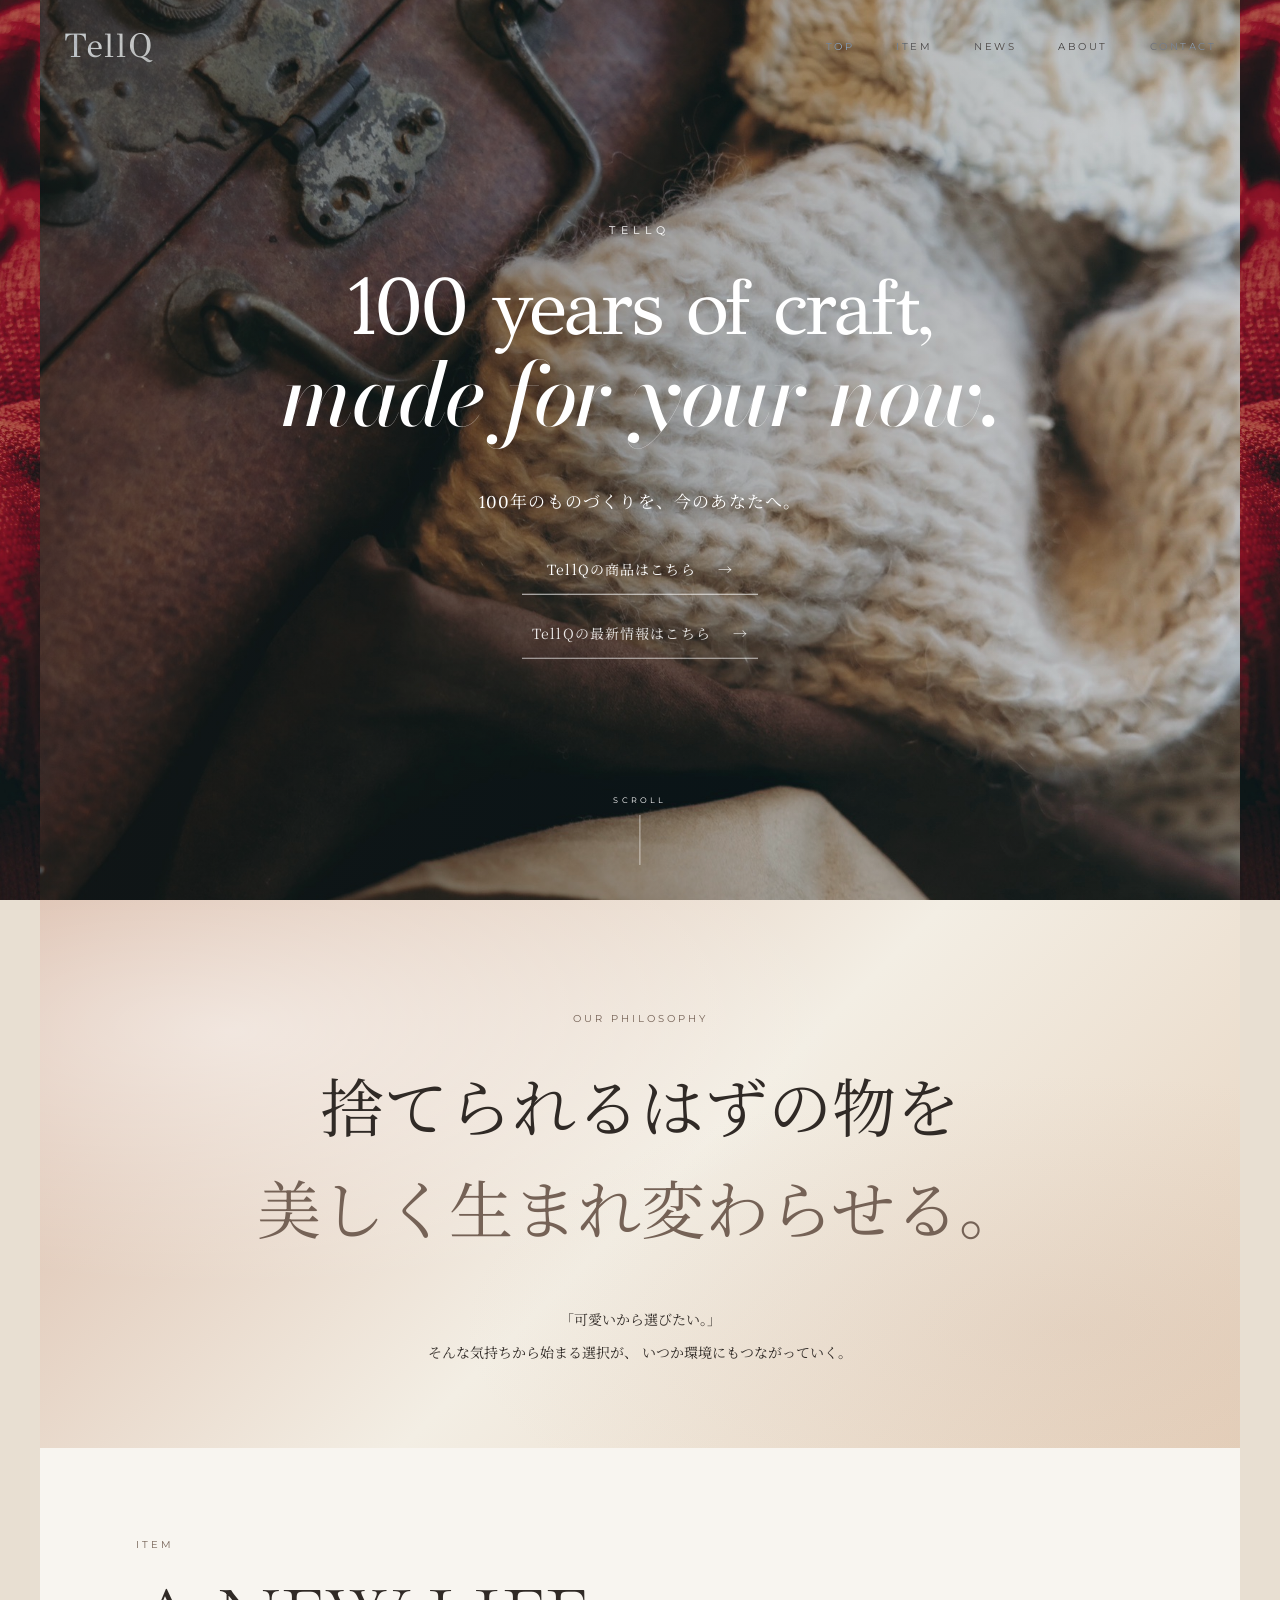
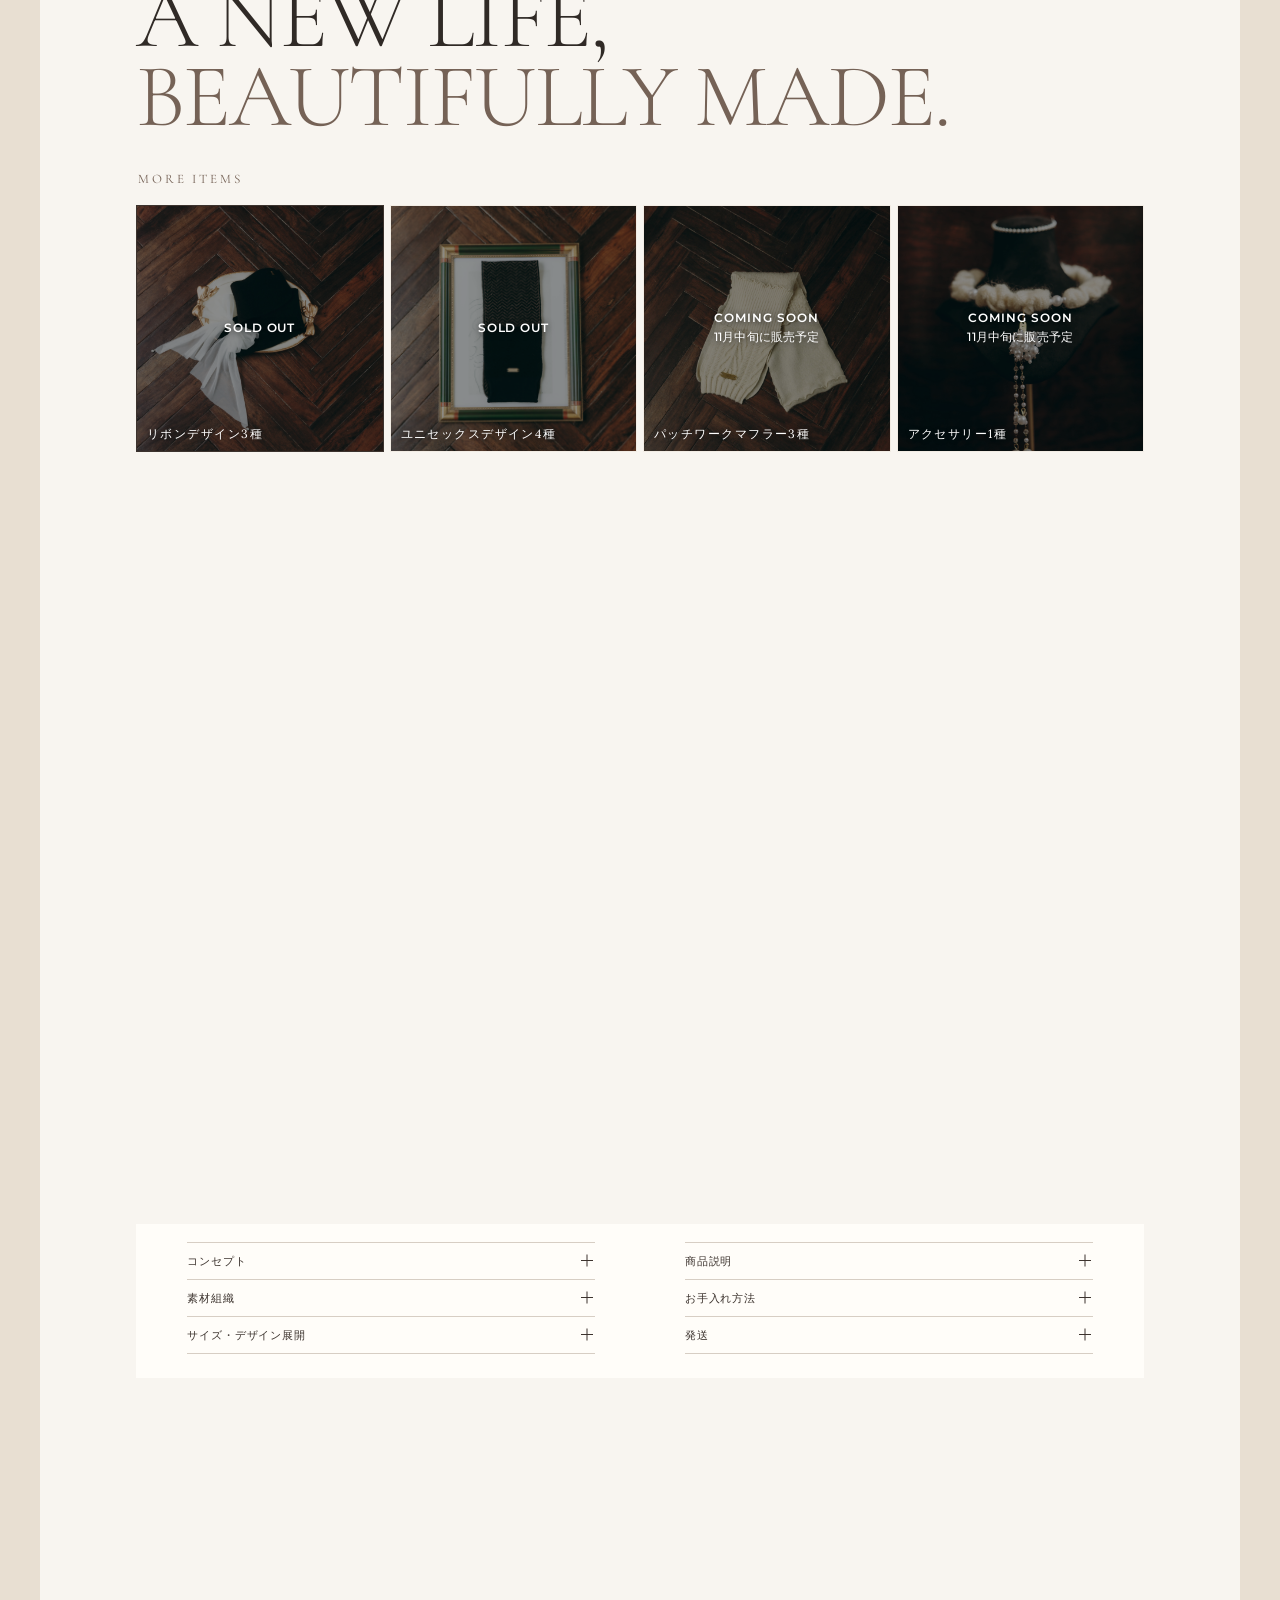
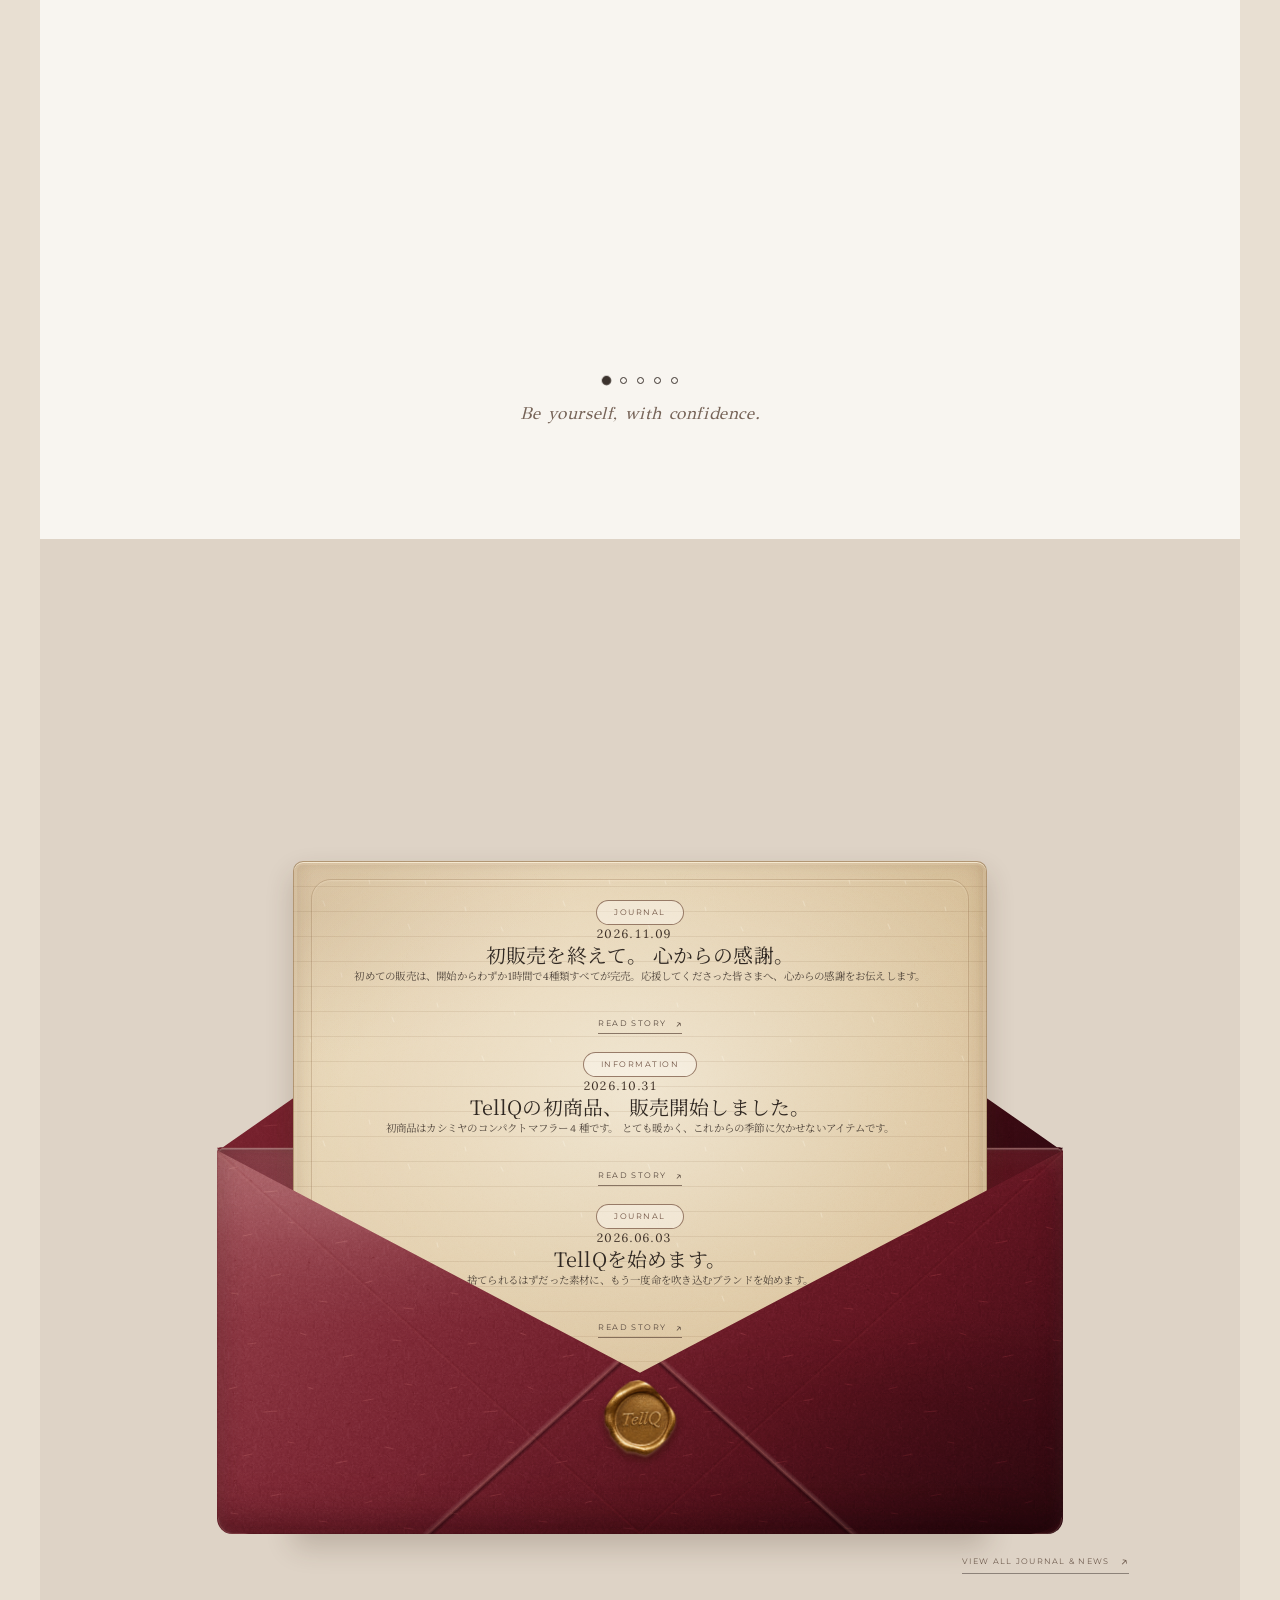
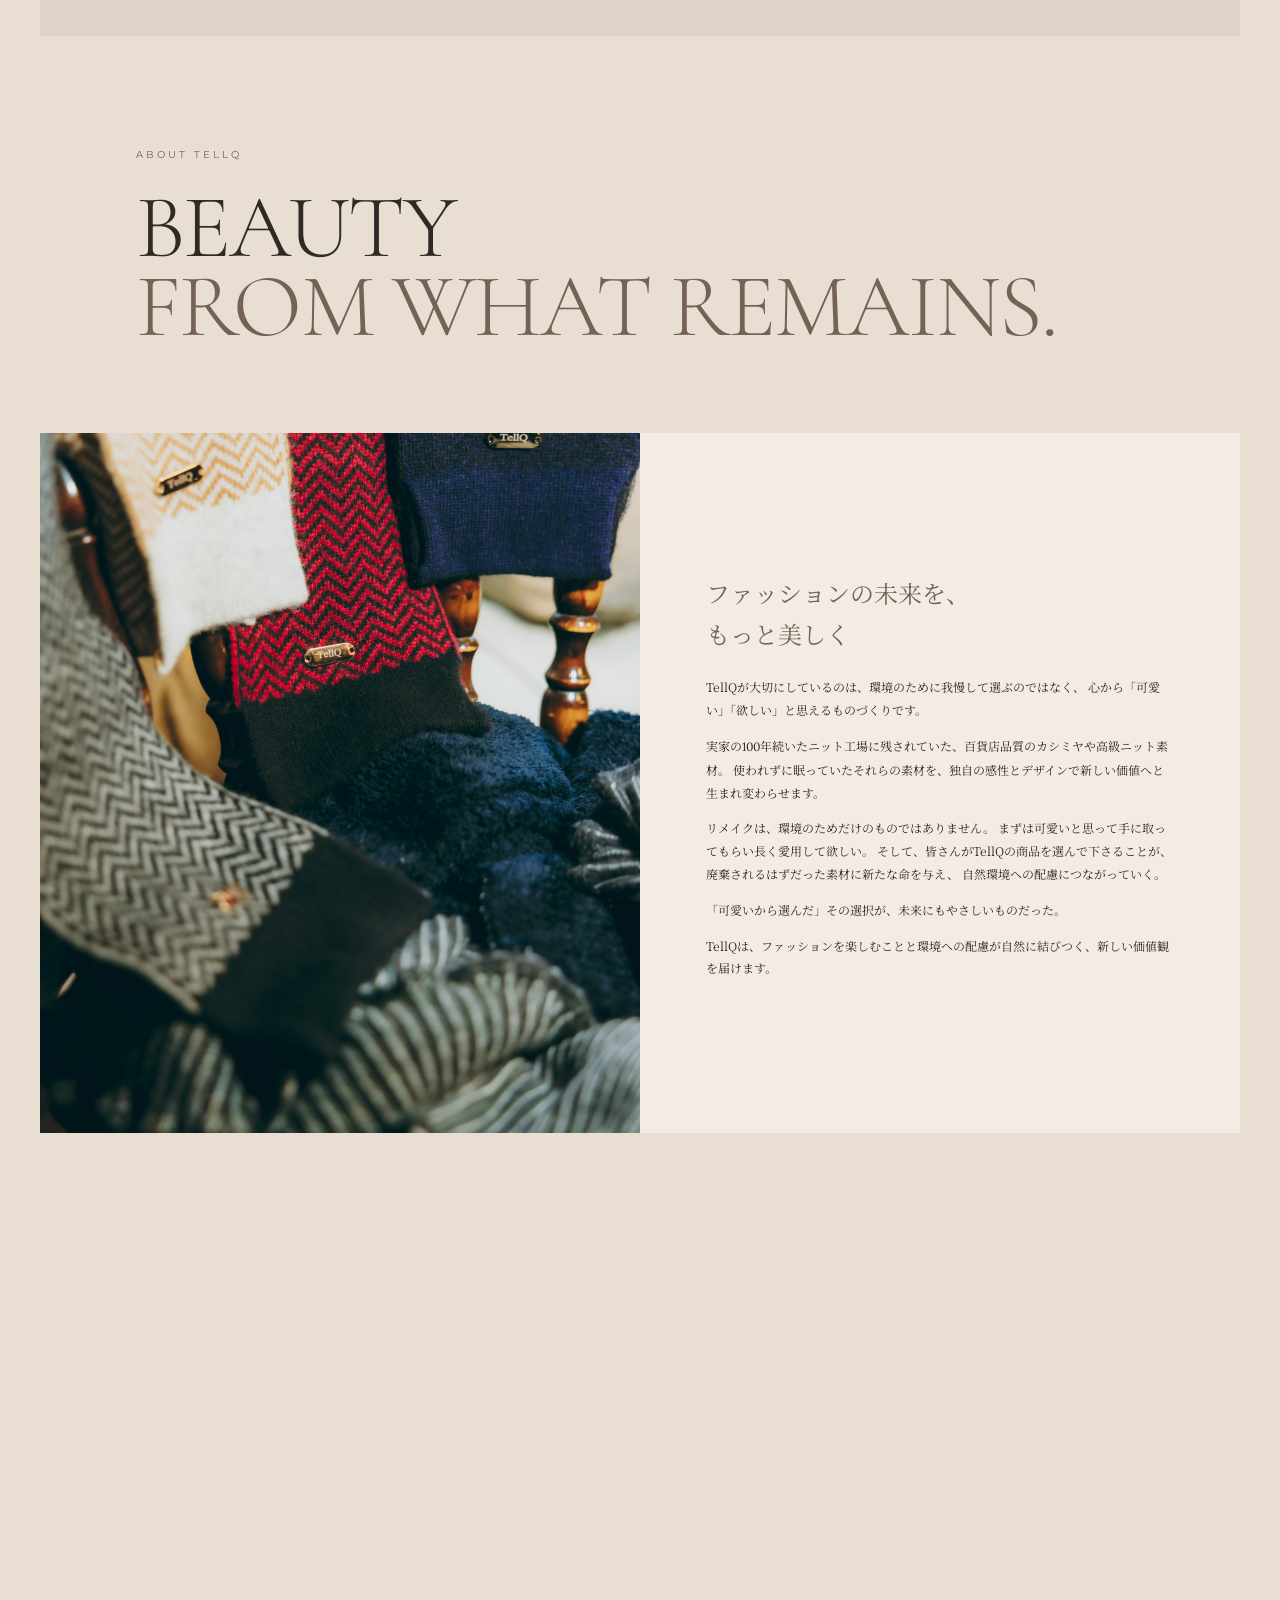
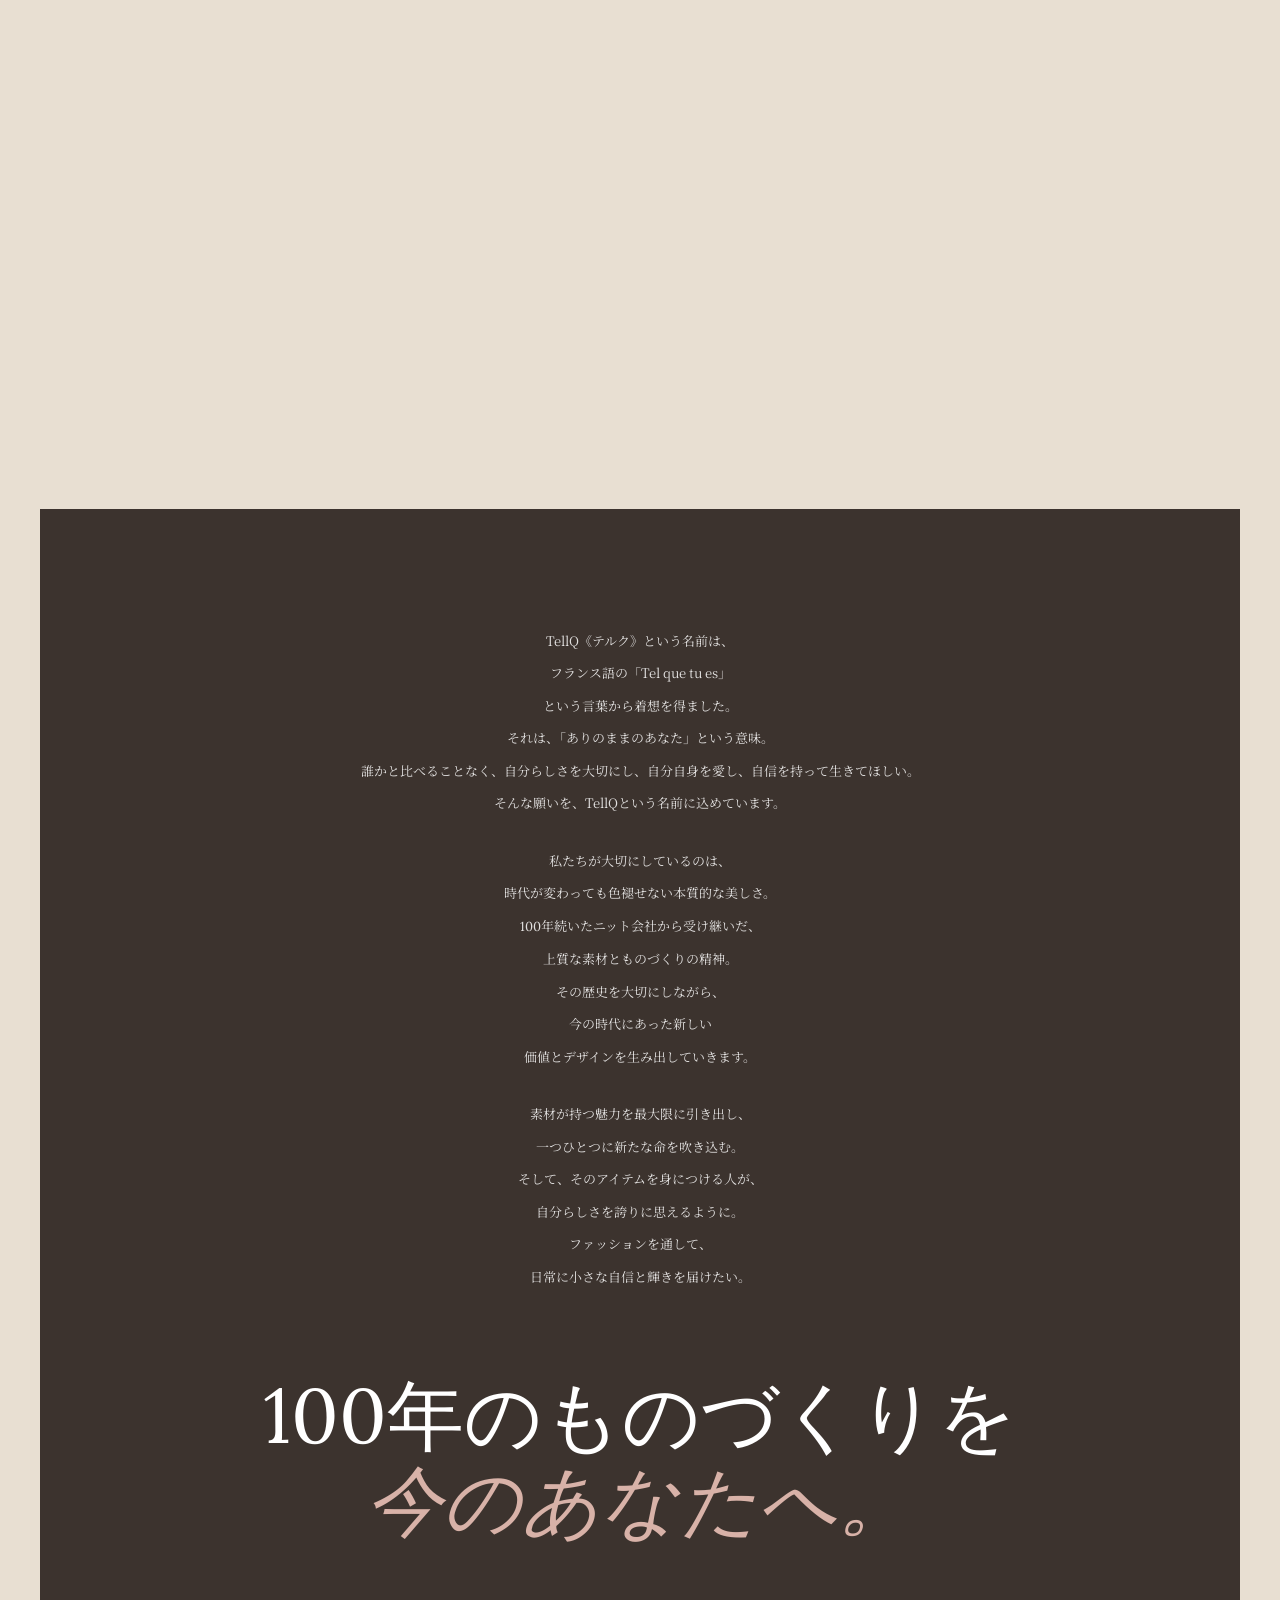
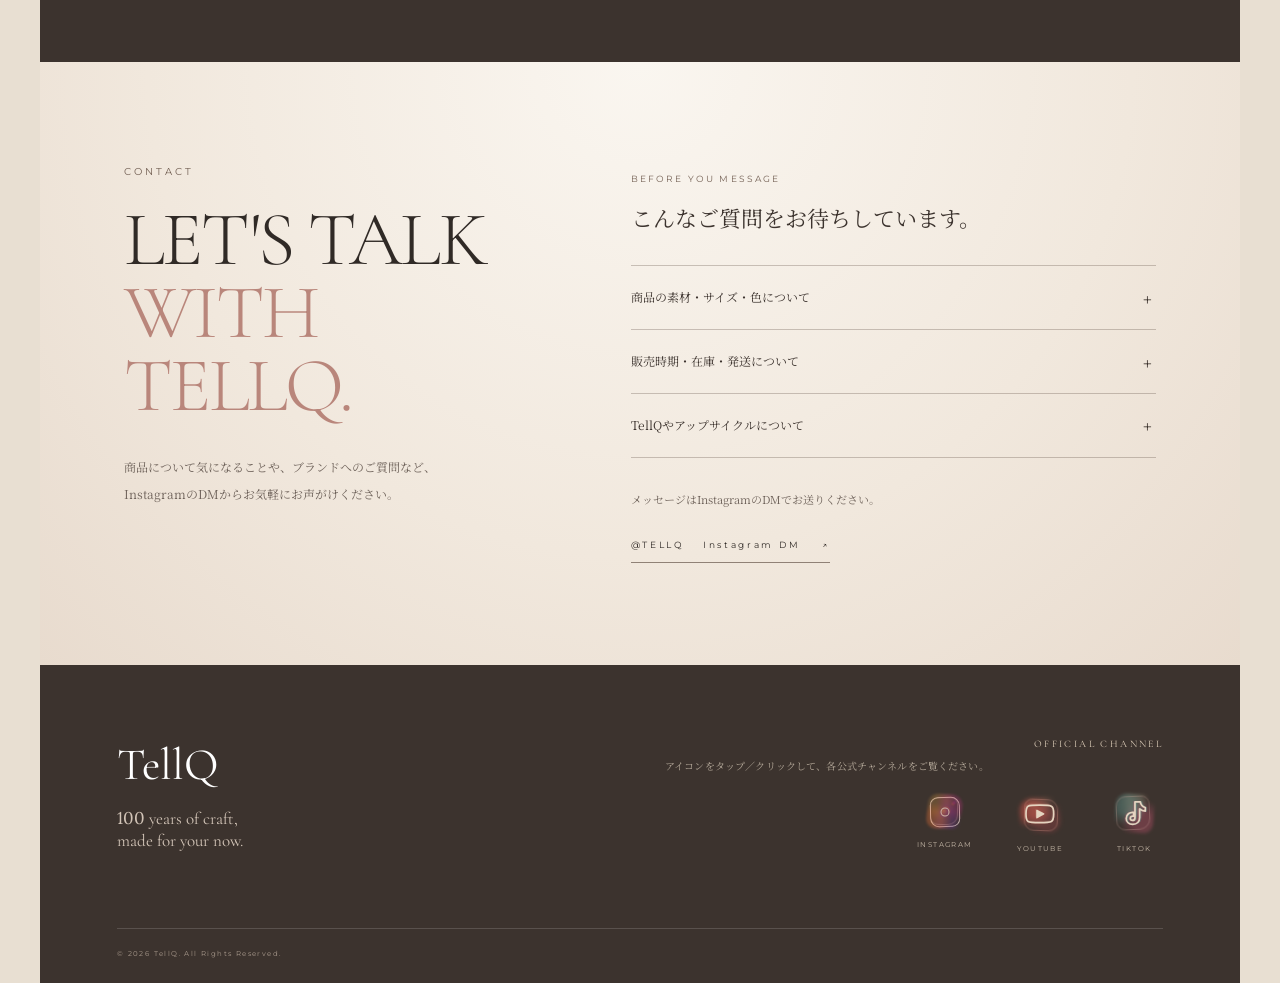
==== commit 6d1f74de: "Update TellQ homepage.v7.19" ====
--- a/index.html
+++ b/index.html
@@ -2,6 +2,15 @@
 <html lang="ja">
 
 <head>
+    <!-- Google Analytics 4: TellQ -->
+    <script async src="https://www.googletagmanager.com/gtag/js?id=G-C6D4V7547G"></script>
+    <script>
+        window.dataLayer = window.dataLayer || [];
+        function gtag(){dataLayer.push(arguments);}
+        gtag('js', new Date());
+        gtag('config', 'G-C6D4V7547G');
+    </script>
+
     <meta charset="UTF-8">
     <meta name="viewport" content="width=device-width, initial-scale=1.0">
 
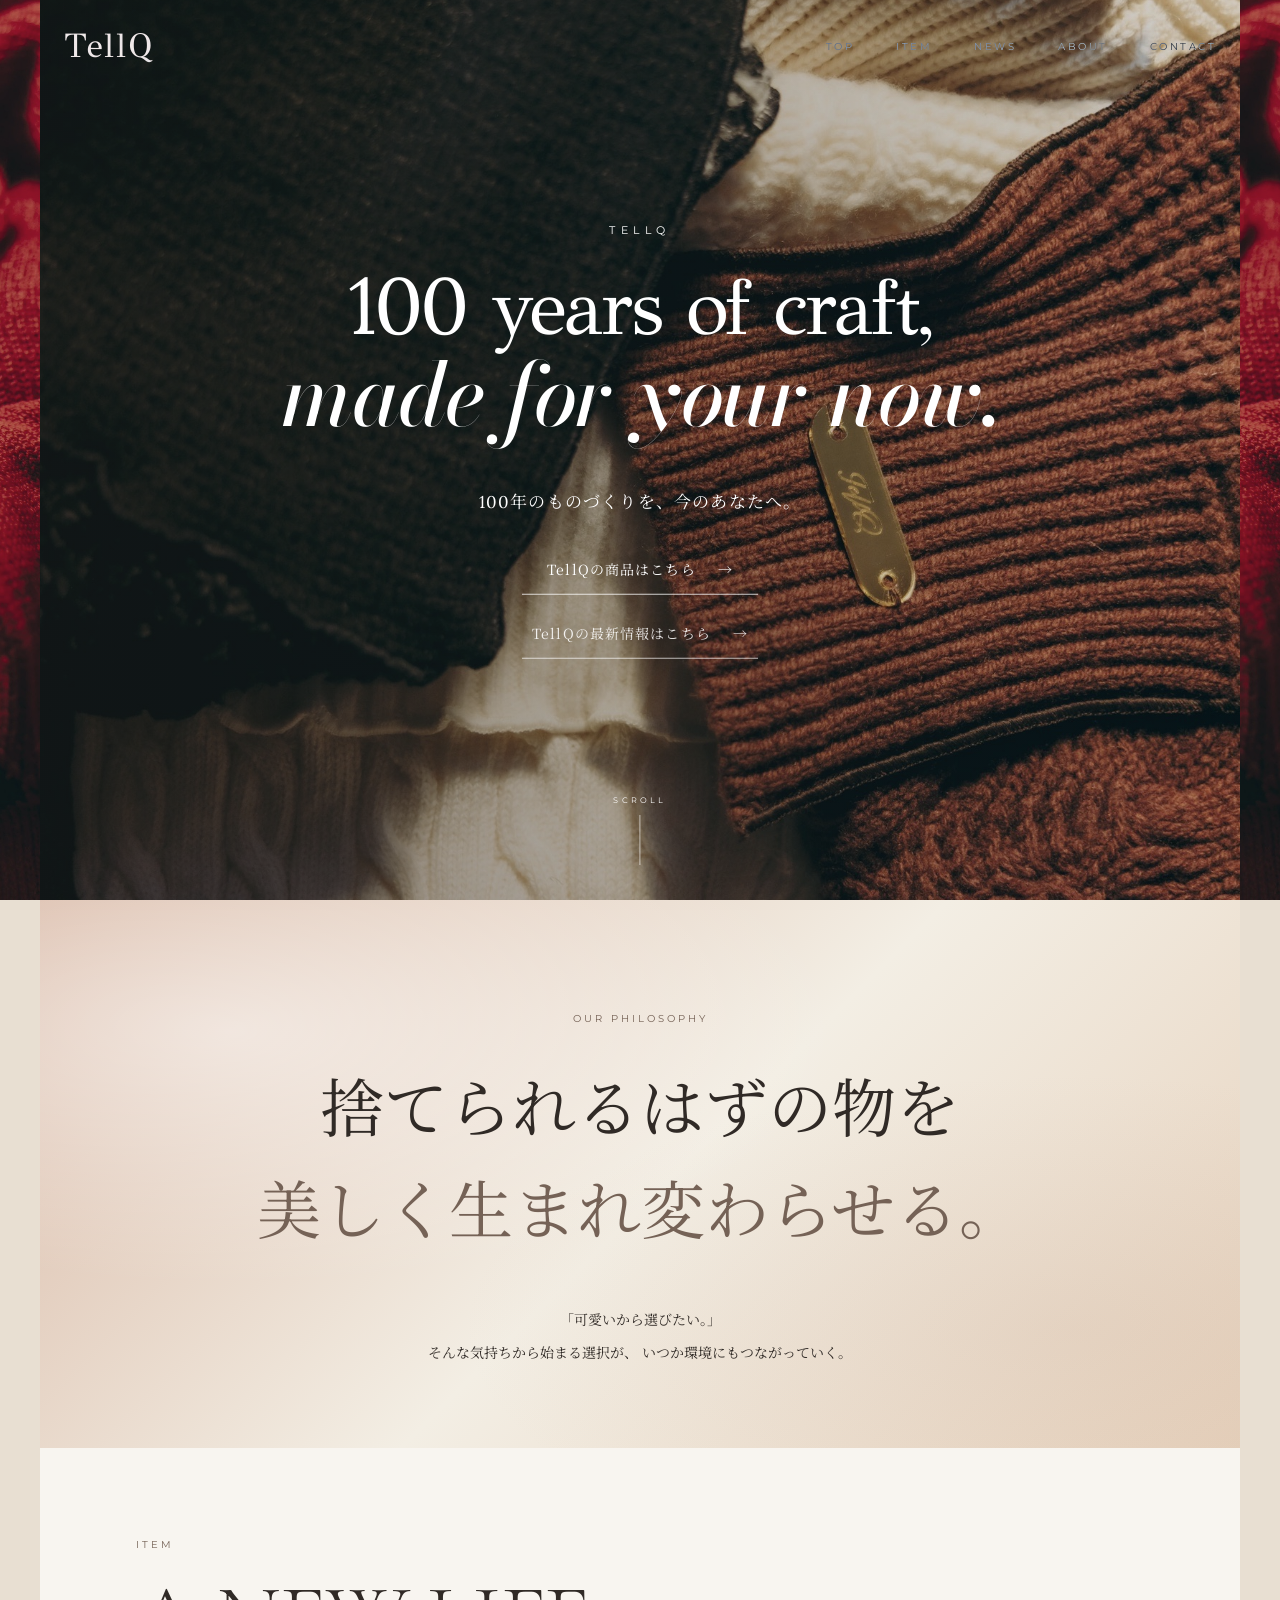
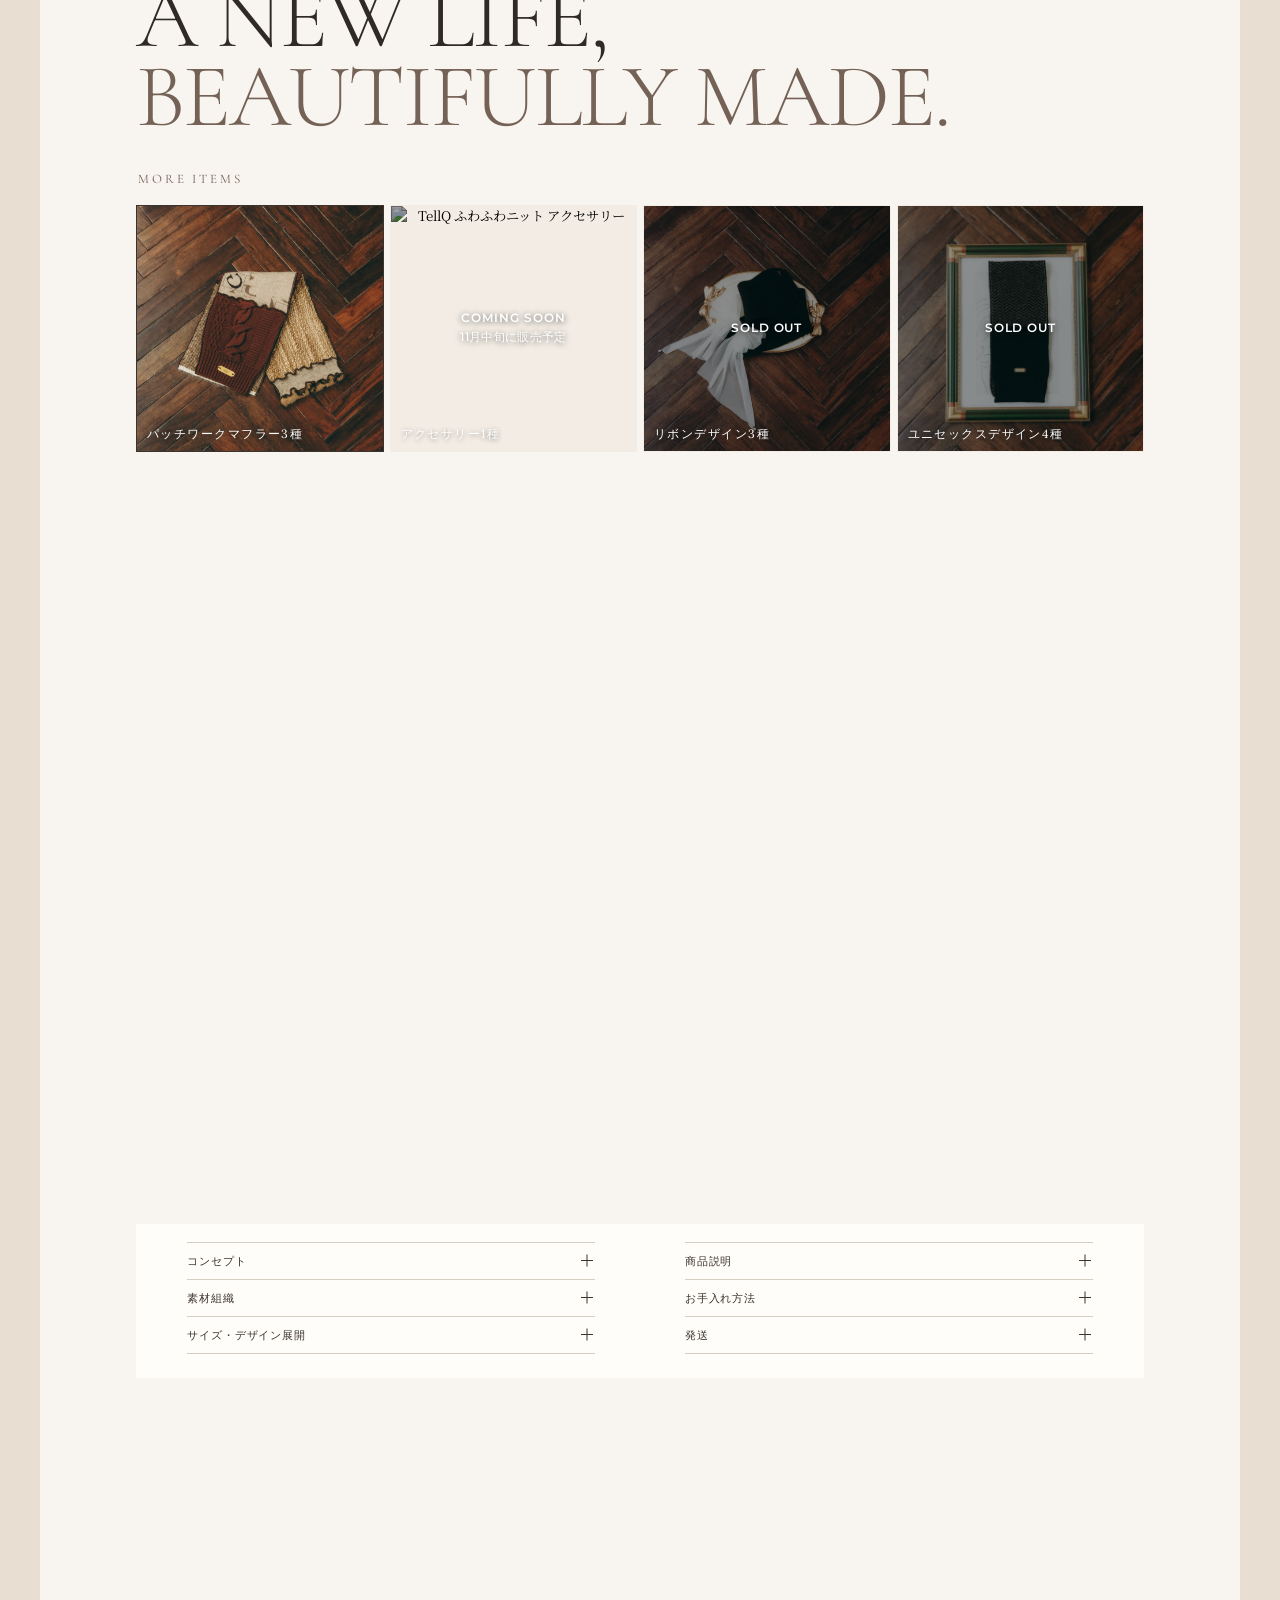
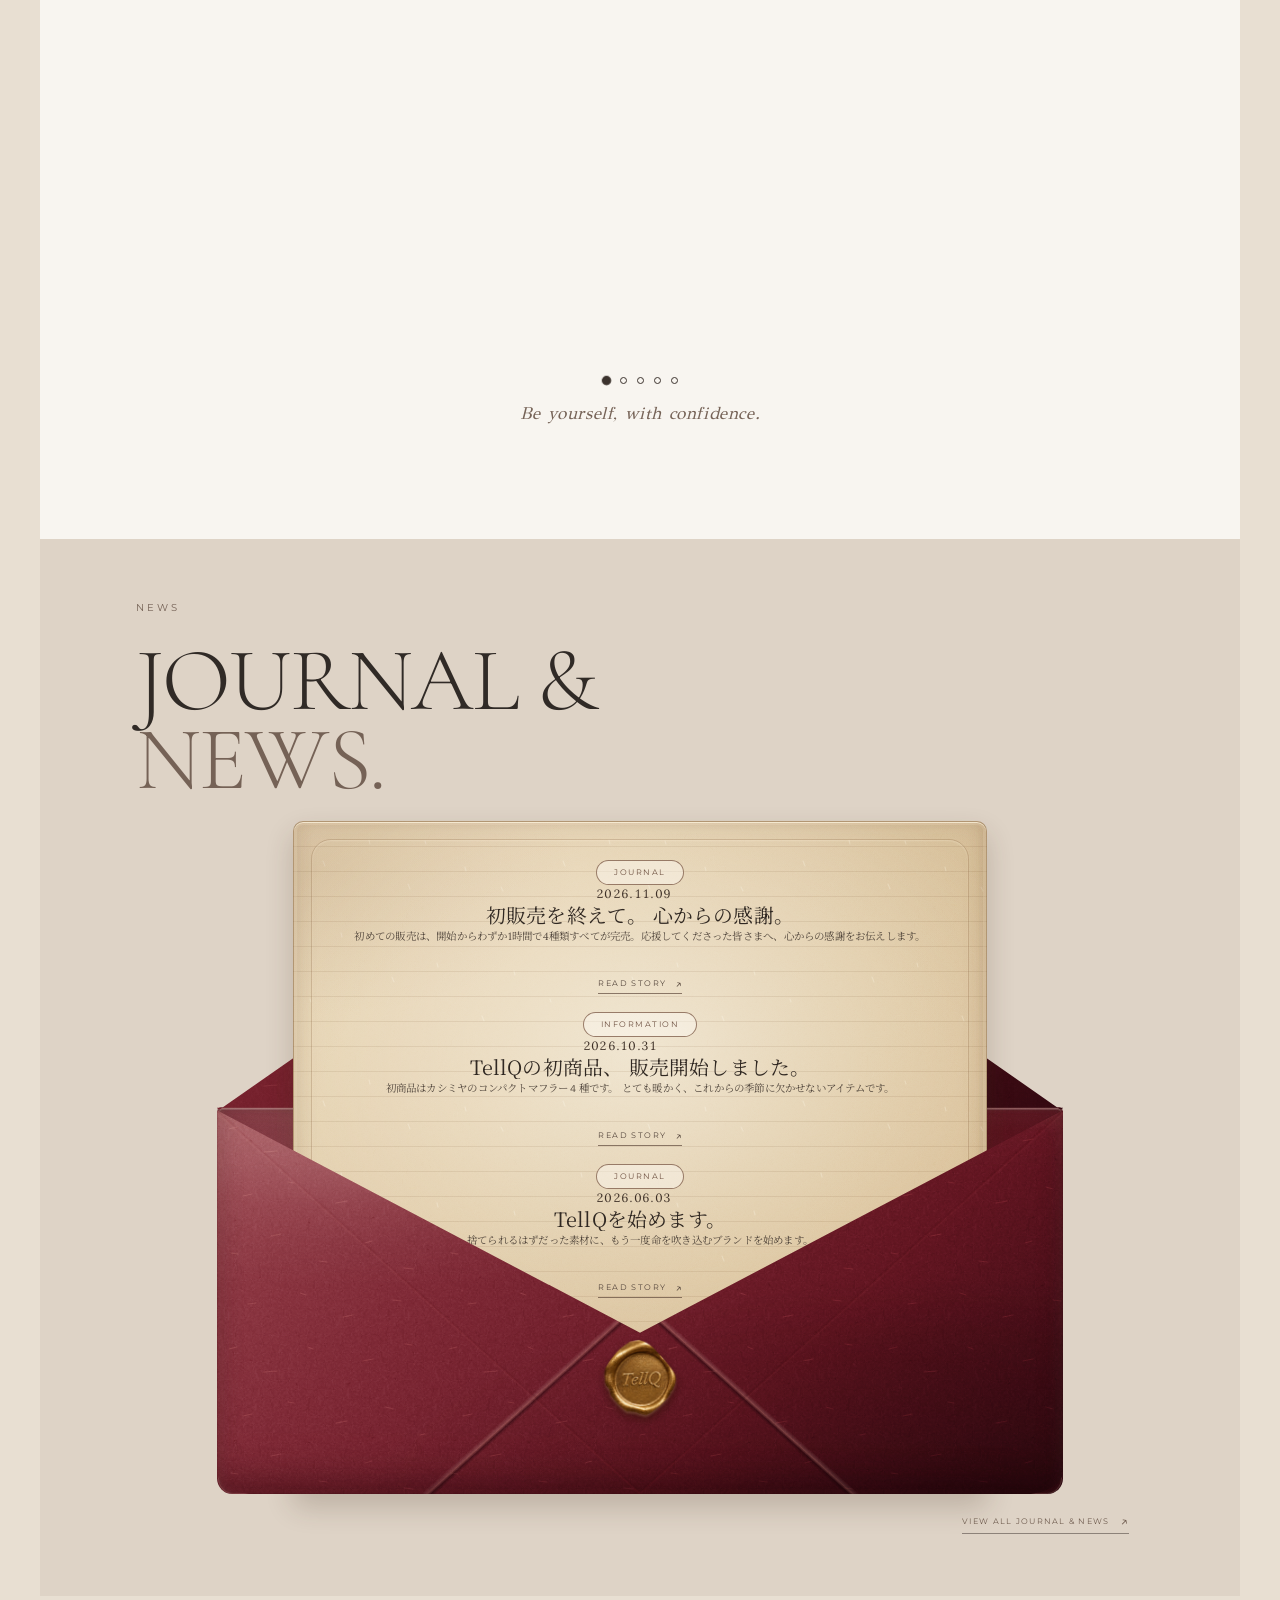
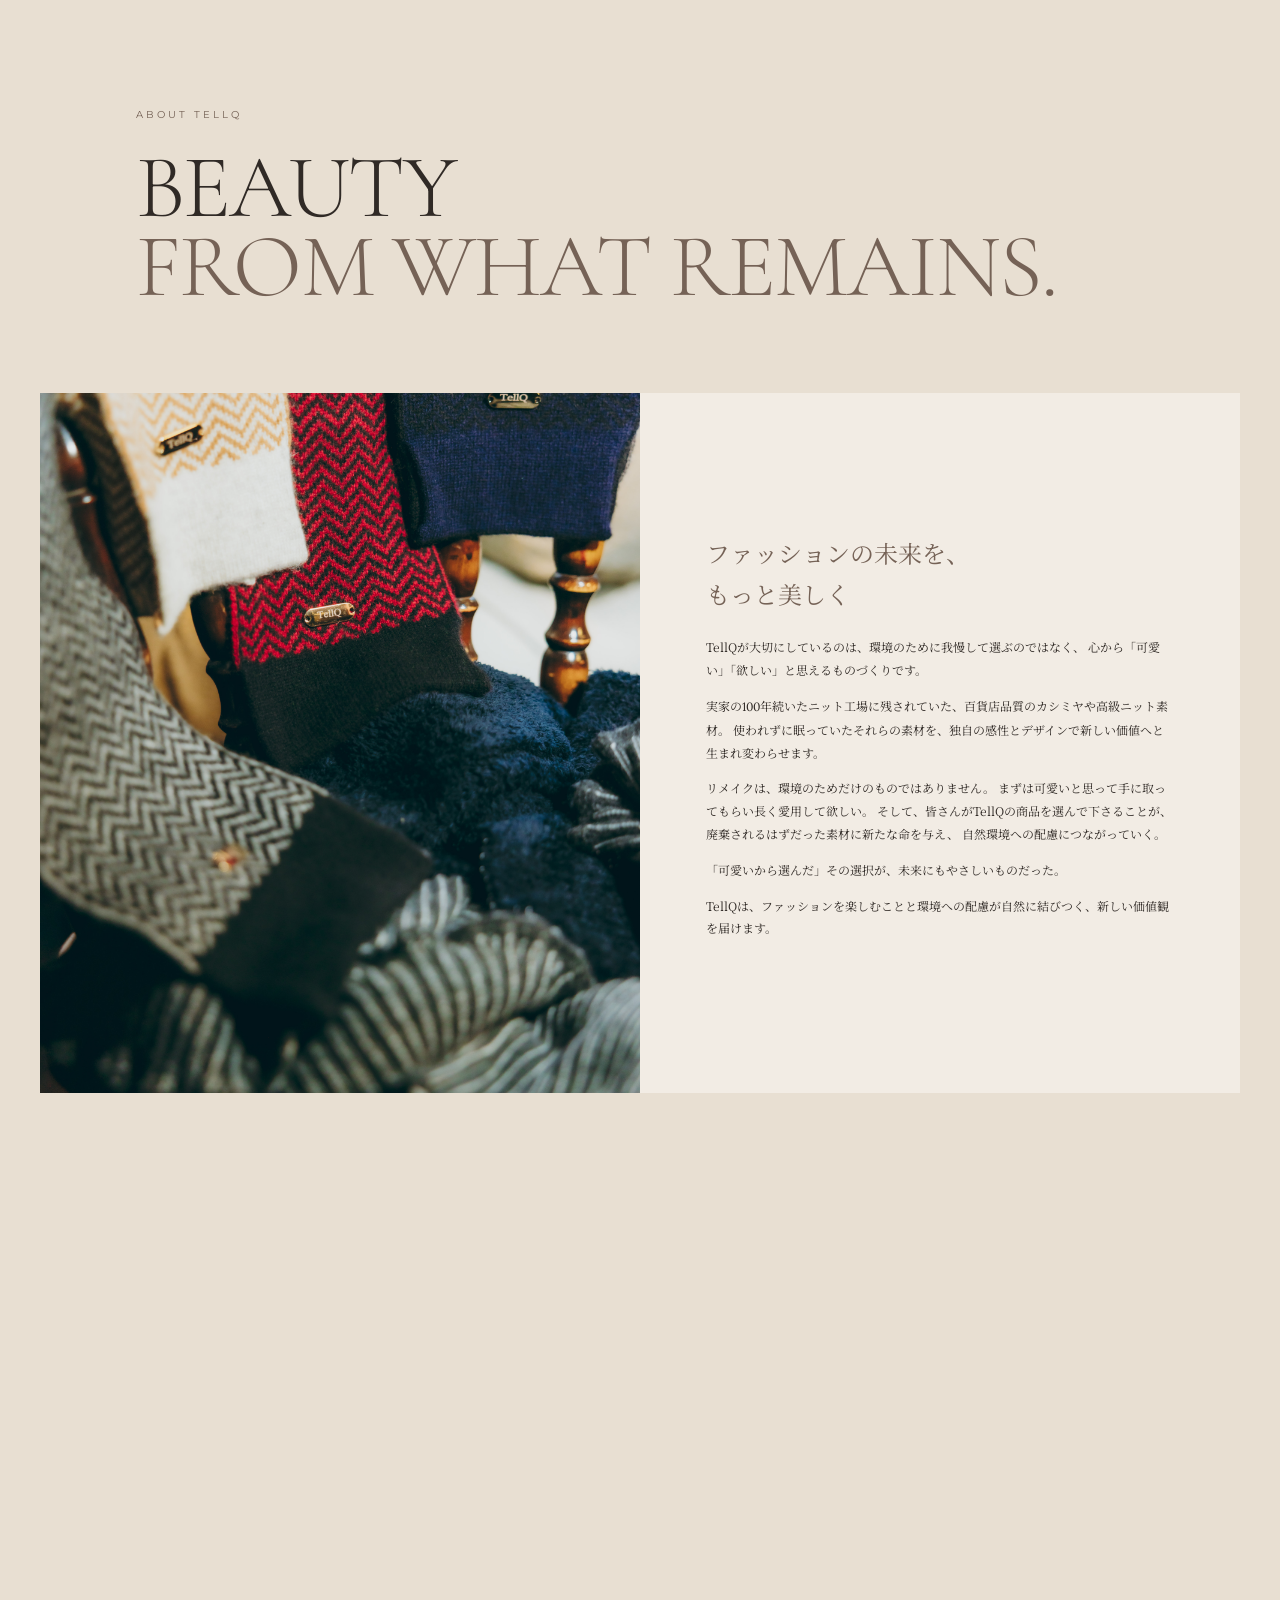
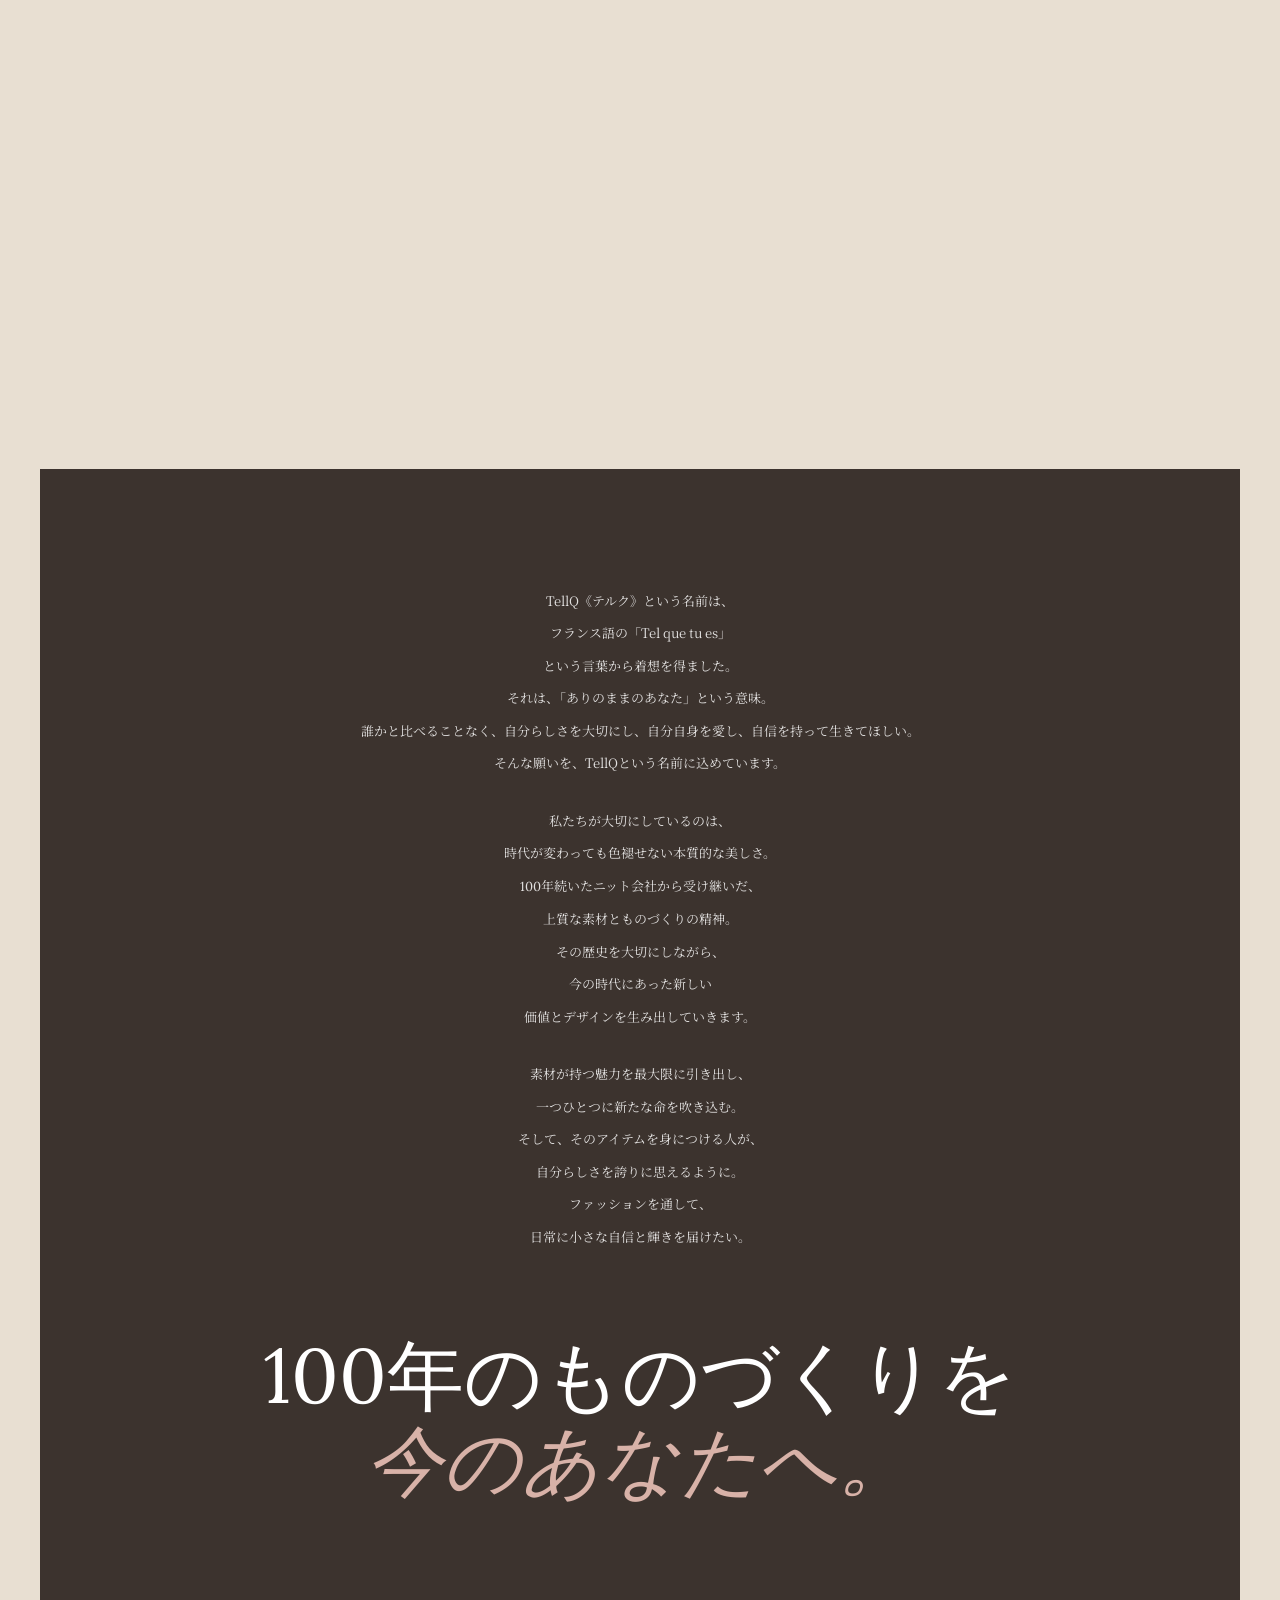
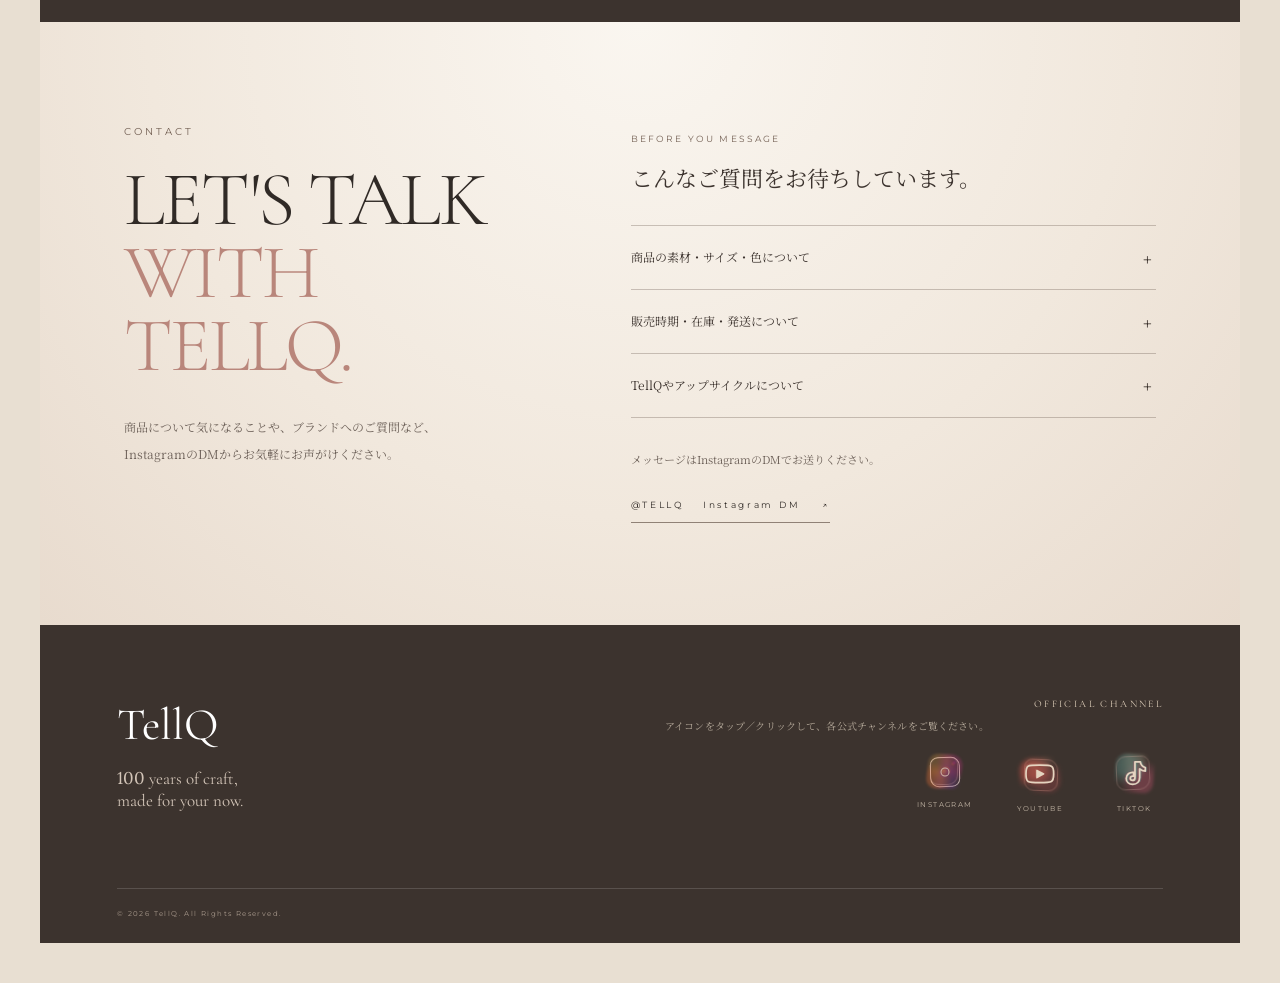
==== commit 98835358: "Update TellQ homepage.v7.8" ====
--- a/index.html
+++ b/index.html
@@ -19,7 +19,7 @@
     <meta name="description"
         content="TellQ - 捨てられるはずの物を美しく生まれ変わらせる。100年のものづくりを、今のあなたへ。">
 
-    <link rel="stylesheet" href="style.css?v=7.15">
+    <link rel="stylesheet" href="style.css?v=7.17">
 
     <!-- Google Fonts -->
     <link rel="preconnect" href="https://fonts.googleapis.com">
@@ -219,7 +219,8 @@
                         <button class="product-arrow product-prev" id="productPrev" aria-label="前の商品">←</button>
 
                         <div class="product-image">
-                            <img id="productMainImage" src="image/test-A-M-01.jpg" alt="TellQトートバッグ">
+                            <img id="productMainImage" src="image/test-A-M-01.jpg" alt="TellQメンテナンス中です。">
+                            <div class="product-photo-note" id="productPhotoNote" hidden aria-live="polite"></div>
                             <div class="product-number" id="productNumber">01</div>
                         </div>
 
@@ -236,9 +237,9 @@
                 <div class="product-info">
                     <p class="product-category" id="productCategory">TELLQ / UPCYCLED COLLECTION</p>
 
-                    <h3 id="productName">TellQ<br>トートバッグ</h3>
-
-                    <p class="product-price" id="productPrice">¥2,400 <small>(tax included)</small></p>
+                    <h3 id="productName">TellQ<br>メンテナンス中です。</h3>
+
+                    <p class="product-price" id="productPrice">¥---- <small>(tax included)</small></p>
                     <p class="product-status" id="productStatus" data-status="available" aria-live="polite">販売中</p>
 
                     <div class="product-line"></div>
@@ -459,7 +460,7 @@
 
                 <div class="about-second-quote reveal">
 
-                    <img src="image/Test0099.jpg" alt="TellQ / PHILOSOPHY" class="about-second-quote-image">
+                    <img src="image/mystory-01.jpg" alt="TellQ / PHILOSOPHY" class="about-second-quote-image">
 
                 </div>
 
@@ -820,7 +821,7 @@
                     <div class="secret-video-grid">
                         <article class="secret-video-card">
                             <button class="secret-video-frame" type="button" data-video-id="Gf3rqxO3U3I" data-start="504" data-end="542" aria-label="動画を8分24秒から9分02秒まで再生">
-                                <img class="secret-video-cover" src="image/Test-SE-01.JPG" alt="動画を再生する">
+                                <img class="secret-video-cover" src="image/mov-SE-01.JPG" alt="動画を再生する">
                                 <span class="secret-video-play" aria-hidden="true">▶</span>
                                 <span class="secret-video-player" aria-hidden="true"></span>
                             </button>
@@ -890,9 +891,9 @@
     </button>
 
 
-    <script src="product-data.js?v=6.30"></script>
+    <script src="product-data.js?v=6.31"></script>
     <script src="journal-data.js?v=7.13"></script>
-    <script src="script.js?v=6.90"></script>
+    <script src="script.js?v=6.91"></script>
 
 </body>
 
--- a/style.css
+++ b/style.css
@@ -735,6 +735,73 @@
     object-position: center;
     display: block;
     transition: opacity 0.35s ease;
+}
+
+/* 商品写真ごとの注意事項：背景や枠を使わず、白文字＋黒縁で写真の上に自然に表示 */
+.product-photo-note {
+    position: absolute;
+    z-index: 3;
+    top: 52px;
+    left: 14px;
+    width: min(72%, 400px);
+    padding: 0;
+    color: #fff;
+    background: transparent;
+    border: 0;
+    border-radius: 0;
+    box-shadow: none;
+    font-family: var(--serif);
+    font-size: 11px;
+    line-height: 1.85;
+    letter-spacing: 0.045em;
+    white-space: pre-line;
+    overflow-wrap: anywhere;
+    pointer-events: none;
+    -webkit-text-stroke: 0.55px rgba(24, 20, 18, 0.95);
+    paint-order: stroke fill;
+    text-shadow:
+        0.7px 0 rgba(24, 20, 18, 0.95),
+        -0.7px 0 rgba(24, 20, 18, 0.95),
+        0 0.7px rgba(24, 20, 18, 0.95),
+        0 -0.7px rgba(24, 20, 18, 0.95);
+}
+
+.product-photo-note::before {
+    content: "Check";
+    display: block;
+    margin-bottom: 3px;
+    color: #fff;
+    font-family: var(--sans);
+    font-size: 10px;
+    font-weight: 500;
+    letter-spacing: 0.16em;
+    line-height: 1.5;
+    -webkit-text-stroke: 0.55px rgba(24, 20, 18, 0.95);
+    paint-order: stroke fill;
+    text-shadow:
+        0.7px 0 rgba(24, 20, 18, 0.95),
+        -0.7px 0 rgba(24, 20, 18, 0.95),
+        0 0.7px rgba(24, 20, 18, 0.95),
+        0 -0.7px rgba(24, 20, 18, 0.95);
+}
+
+.product-photo-note[hidden] {
+    display: none;
+}
+
+@media (max-width: 600px) {
+    .product-photo-note {
+        top: 44px;
+        left: 10px;
+        width: min(84%, 340px);
+        padding: 0;
+        font-size: 10px;
+        line-height: 1.75;
+    }
+
+    .product-photo-note::before {
+        font-size: 7px;
+    }
 }
 
 .product-number {
